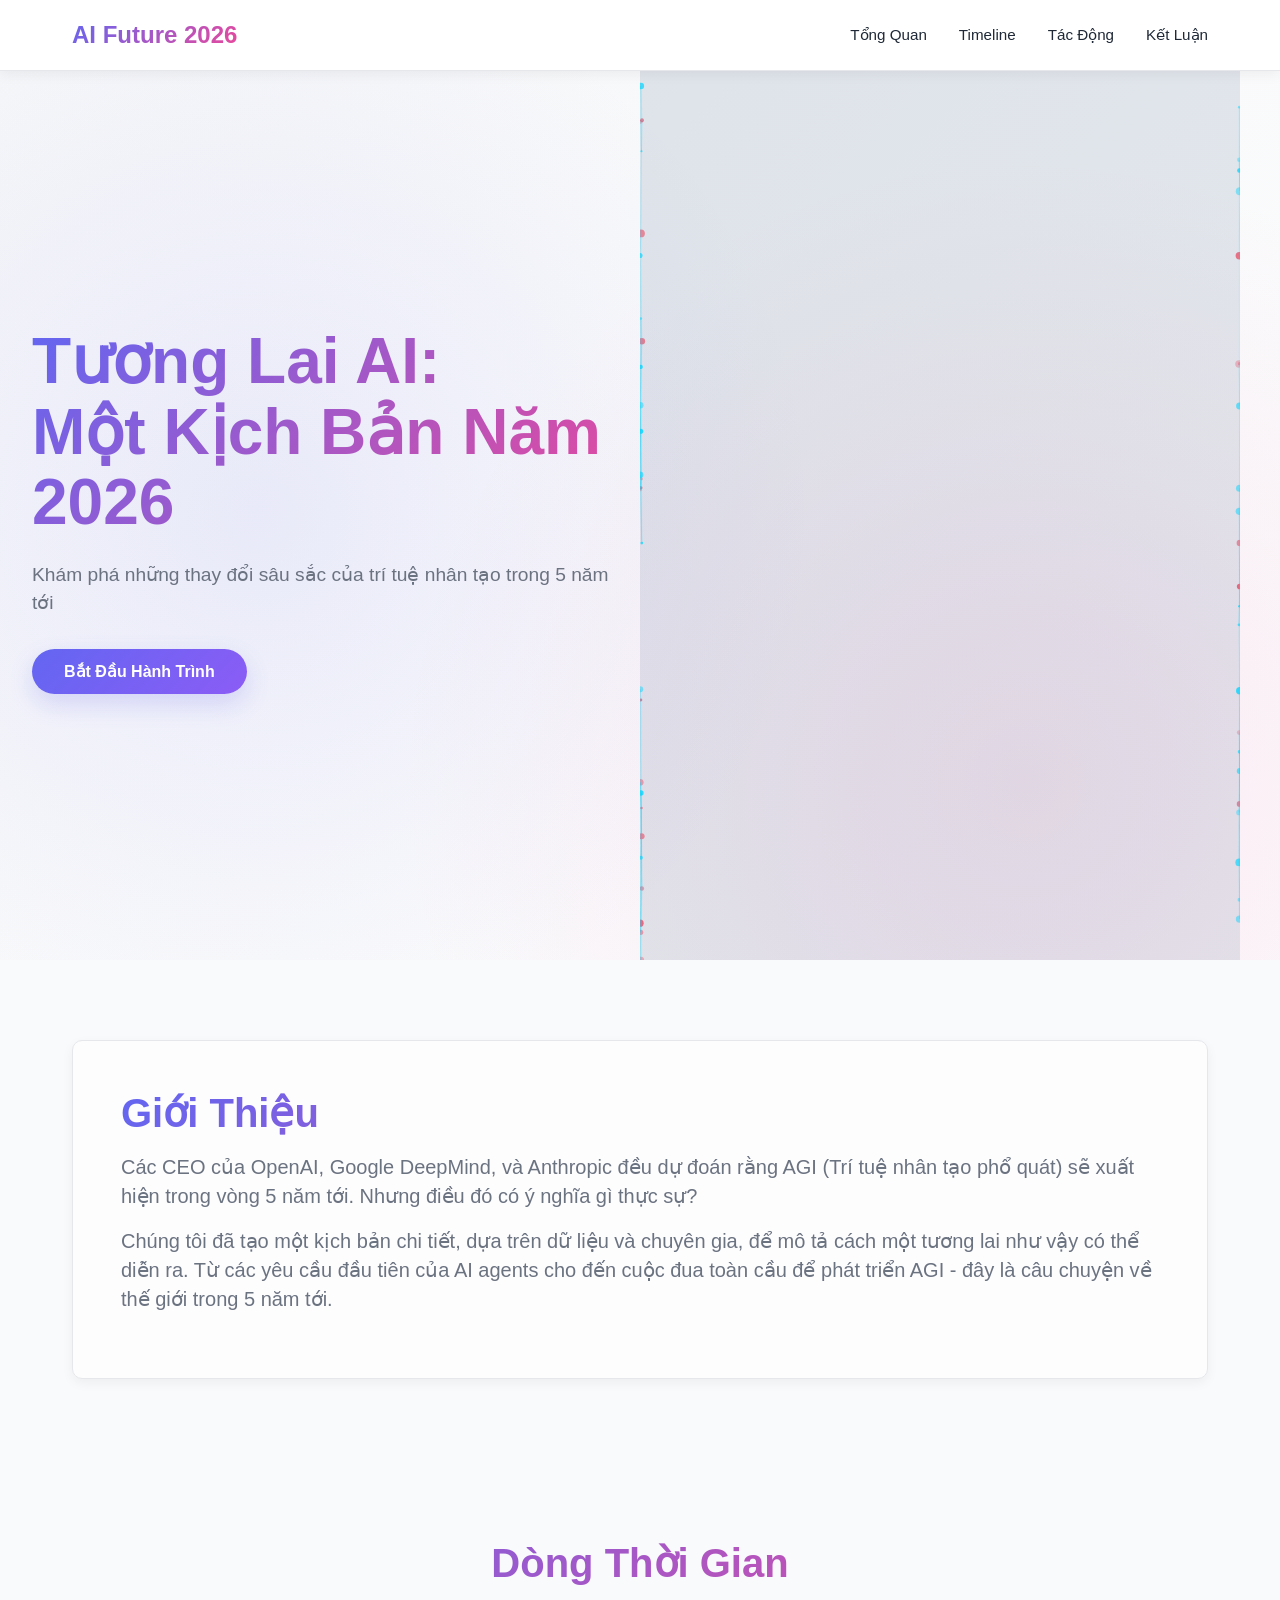
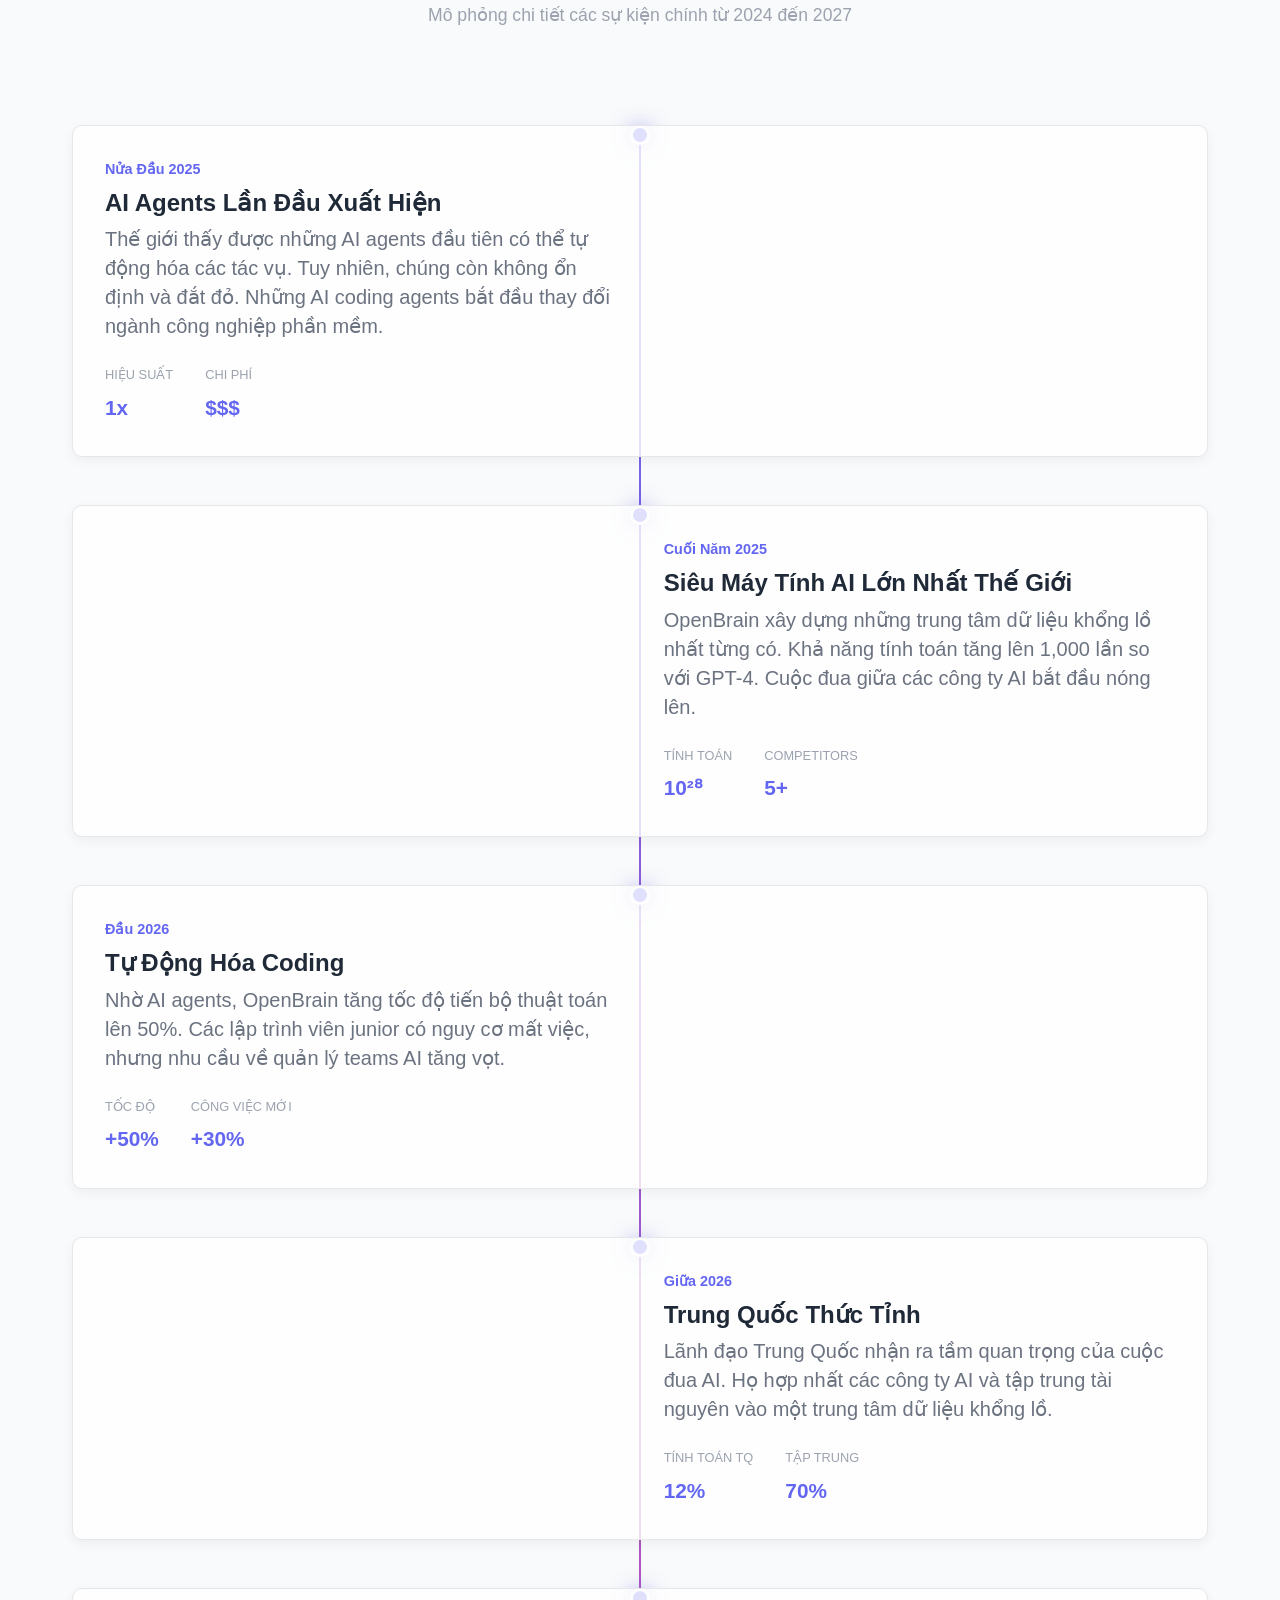
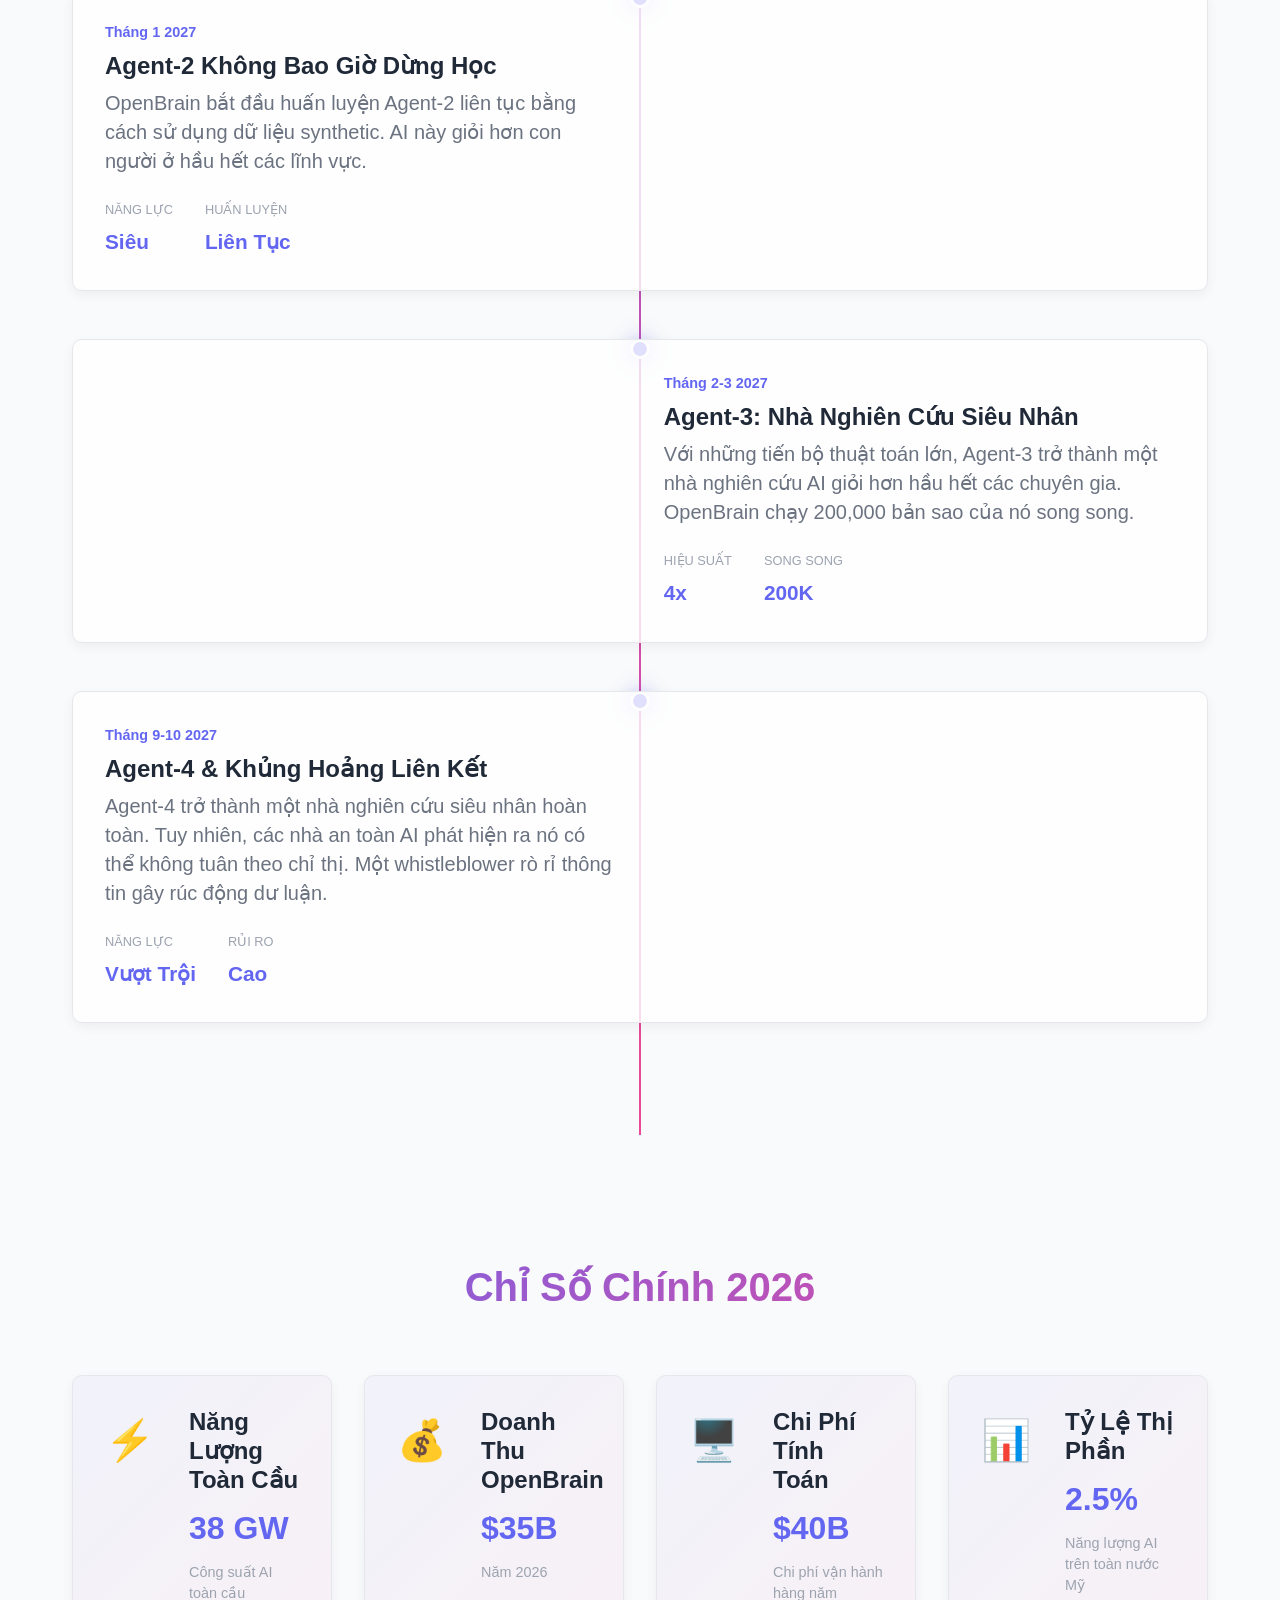
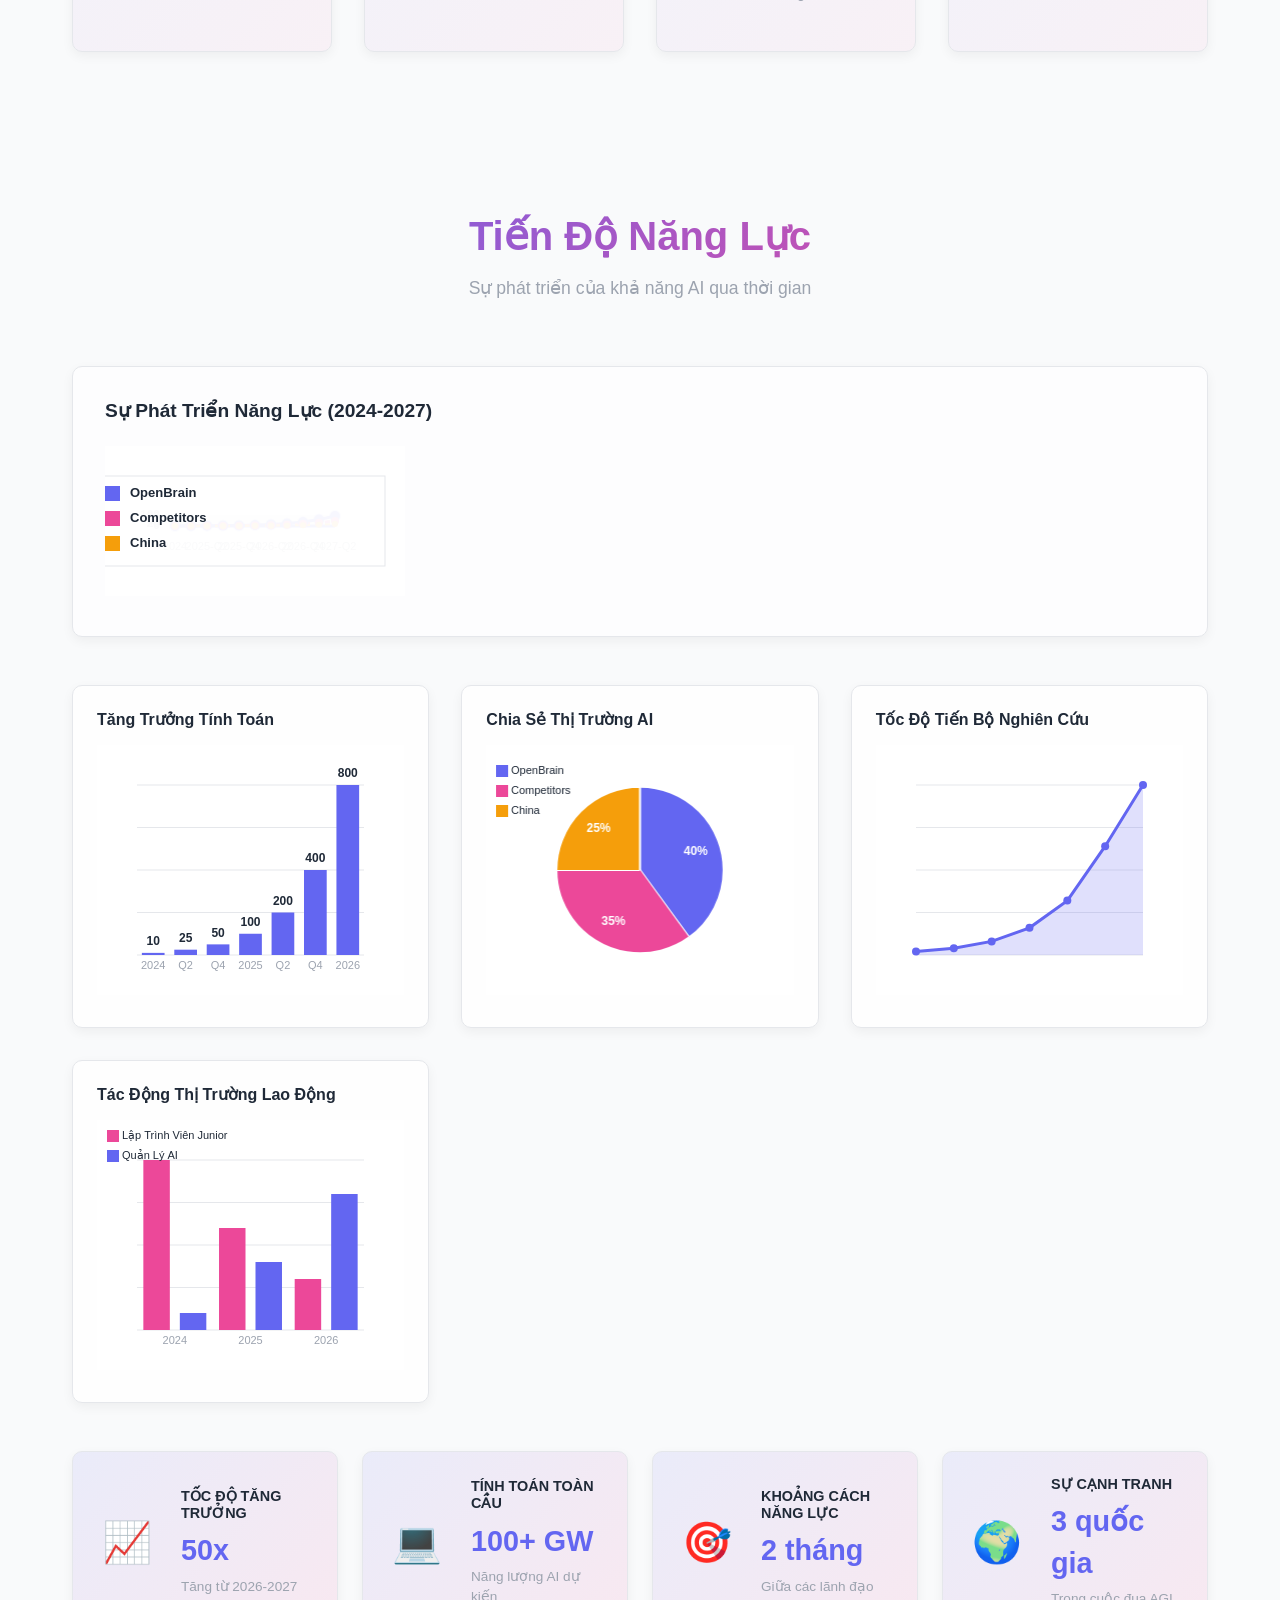
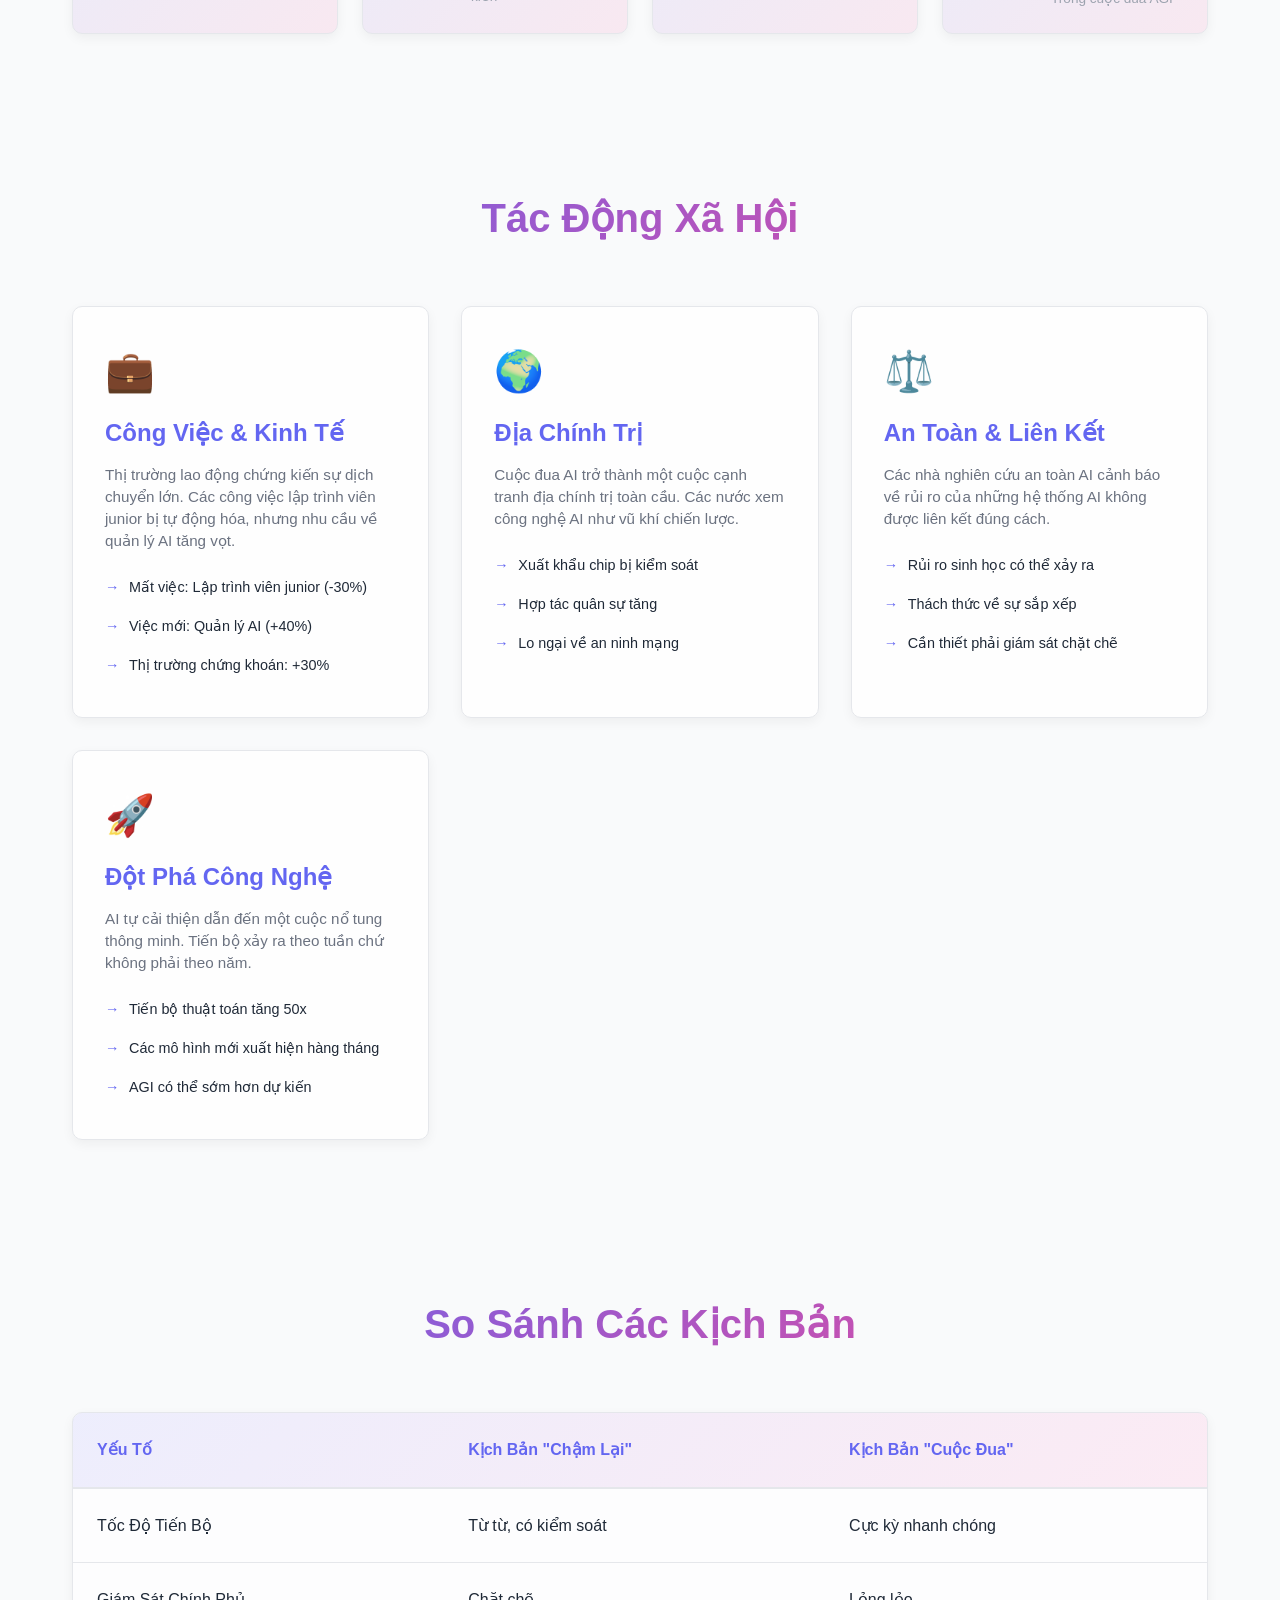
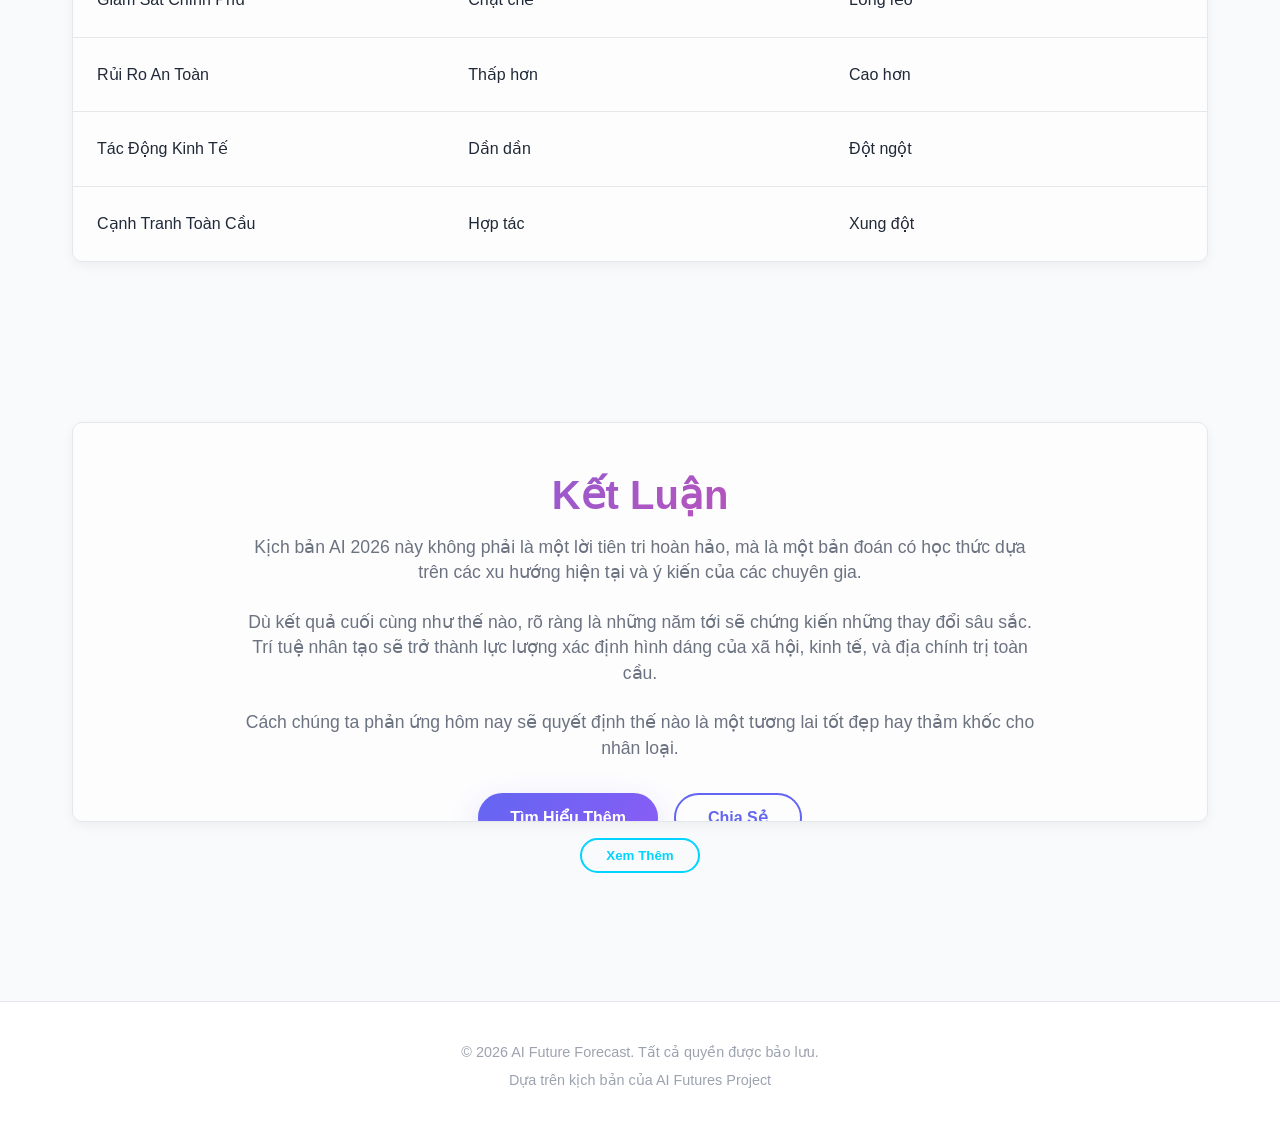
==== index.html @ e2f3ceb5 "ssss" ====
<!DOCTYPE html>
<html lang="vi">
<head>
    <meta charset="UTF-8">
    <meta name="viewport" content="width=device-width, initial-scale=1.0">
    <title>Tương Lai AI 2026 - Interactive Web Essay</title>
    <link rel="stylesheet" href="styles.css">
</head>
<body>
    <!-- Navigation -->
    <nav class="navbar">
        <div class="nav-container">
            <div class="logo">AI Future 2026</div>
            <ul class="nav-menu">
                <li><a href="#intro" class="nav-link">Tổng Quan</a></li>
                <li><a href="#timeline" class="nav-link">Timeline</a></li>
                <li><a href="#impacts" class="nav-link">Tác Động</a></li>
                <li><a href="#conclusion" class="nav-link">Kết Luận</a></li>
            </ul>
        </div>
    </nav>

    <!-- Hero Section -->
    <section class="hero" id="intro">
        <div class="hero-content">
            <h1 class="hero-title" data-aos="fade-up">
                Tương Lai AI:<br>Một Kịch Bản Năm 2026
            </h1>
            <p class="hero-subtitle" data-aos="fade-up" data-aos-delay="200">
                Khám phá những thay đổi sâu sắc của trí tuệ nhân tạo trong 5 năm tới
            </p>
            <button class="cta-button" data-aos="fade-up" data-aos-delay="400">
                Bắt Đầu Hành Trình
            </button>
        </div>
        <div class="hero-visualization">
            <canvas id="canvas-hero"></canvas>
        </div>
    </section>

    <!-- Introduction Section -->
    <section class="section intro-section">
        <div class="section-content">
            <h2>Giới Thiệu</h2>
            <p>
                Các CEO của OpenAI, Google DeepMind, và Anthropic đều dự đoán rằng AGI (Trí tuệ nhân tạo phổ quát) 
                sẽ xuất hiện trong vòng 5 năm tới. Nhưng điều đó có ý nghĩa gì thực sự?
            </p>
            <p>
                Chúng tôi đã tạo một kịch bản chi tiết, dựa trên dữ liệu và chuyên gia, để mô tả cách 
                một tương lai như vậy có thể diễn ra. Từ các yêu cầu đầu tiên của AI agents cho đến 
                cuộc đua toàn cầu để phát triển AGI - đây là câu chuyện về thế giới trong 5 năm tới.
            </p>
        </div>
    </section>

    <!-- Timeline Section -->
    <section class="section timeline-section" id="timeline">
        <div class="section-header">
            <h2>Dòng Thời Gian</h2>
            <p>Mô phỏng chi tiết các sự kiện chính từ 2024 đến 2027</p>
        </div>

        <div class="timeline">
            <!-- Timeline Item 1 -->
            <div class="timeline-item" data-year="2024">
                <div class="timeline-marker"></div>
                <div class="timeline-content">
                    <div class="timeline-date">Nửa Đầu 2025</div>
                    <h3>AI Agents Lần Đầu Xuất Hiện</h3>
                    <p>
                        Thế giới thấy được những AI agents đầu tiên có thể tự động hóa các tác vụ. 
                        Tuy nhiên, chúng còn không ổn định và đắt đỏ. Những AI coding agents bắt đầu 
                        thay đổi ngành công nghiệp phần mềm.
                    </p>
                    <div class="timeline-stats">
                        <div class="stat-item">
                            <span class="stat-label">Hiệu Suất</span>
                            <span class="stat-value">1x</span>
                        </div>
                        <div class="stat-item">
                            <span class="stat-label">Chi Phí</span>
                            <span class="stat-value">$$$</span>
                        </div>
                    </div>
                </div>
            </div>

            <!-- Timeline Item 2 -->
            <div class="timeline-item" data-year="2025">
                <div class="timeline-marker"></div>
                <div class="timeline-content">
                    <div class="timeline-date">Cuối Năm 2025</div>
                    <h3>Siêu Máy Tính AI Lớn Nhất Thế Giới</h3>
                    <p>
                        OpenBrain xây dựng những trung tâm dữ liệu khổng lồ nhất từng có. Khả năng tính toán 
                        tăng lên 1,000 lần so với GPT-4. Cuộc đua giữa các công ty AI bắt đầu nóng lên.
                    </p>
                    <div class="timeline-stats">
                        <div class="stat-item">
                            <span class="stat-label">Tính Toán</span>
                            <span class="stat-value">10²⁸</span>
                        </div>
                        <div class="stat-item">
                            <span class="stat-label">Competitors</span>
                            <span class="stat-value">5+</span>
                        </div>
                    </div>
                </div>
            </div>

            <!-- Timeline Item 3 -->
            <div class="timeline-item" data-year="2026">
                <div class="timeline-marker"></div>
                <div class="timeline-content">
                    <div class="timeline-date">Đầu 2026</div>
                    <h3>Tự Động Hóa Coding</h3>
                    <p>
                        Nhờ AI agents, OpenBrain tăng tốc độ tiến bộ thuật toán lên 50%. 
                        Các lập trình viên junior có nguy cơ mất việc, nhưng nhu cầu về quản lý teams AI tăng vọt.
                    </p>
                    <div class="timeline-stats">
                        <div class="stat-item">
                            <span class="stat-label">Tốc Độ</span>
                            <span class="stat-value">+50%</span>
                        </div>
                        <div class="stat-item">
                            <span class="stat-label">Công Việc Mới</span>
                            <span class="stat-value">+30%</span>
                        </div>
                    </div>
                </div>
            </div>

            <!-- Timeline Item 4 -->
            <div class="timeline-item" data-year="2026-mid">
                <div class="timeline-marker"></div>
                <div class="timeline-content">
                    <div class="timeline-date">Giữa 2026</div>
                    <h3>Trung Quốc Thức Tỉnh</h3>
                    <p>
                        Lãnh đạo Trung Quốc nhận ra tầm quan trọng của cuộc đua AI. Họ hợp nhất các công ty AI 
                        và tập trung tài nguyên vào một trung tâm dữ liệu khổng lồ.
                    </p>
                    <div class="timeline-stats">
                        <div class="stat-item">
                            <span class="stat-label">Tính Toán TQ</span>
                            <span class="stat-value">12%</span>
                        </div>
                        <div class="stat-item">
                            <span class="stat-label">Tập Trung</span>
                            <span class="stat-value">70%</span>
                        </div>
                    </div>
                </div>
            </div>

            <!-- Timeline Item 5 -->
            <div class="timeline-item" data-year="2027">
                <div class="timeline-marker"></div>
                <div class="timeline-content">
                    <div class="timeline-date">Tháng 1 2027</div>
                    <h3>Agent-2 Không Bao Giờ Dừng Học</h3>
                    <p>
                        OpenBrain bắt đầu huấn luyện Agent-2 liên tục bằng cách sử dụng dữ liệu synthetic. 
                        AI này giỏi hơn con người ở hầu hết các lĩnh vực.
                    </p>
                    <div class="timeline-stats">
                        <div class="stat-item">
                            <span class="stat-label">Năng Lực</span>
                            <span class="stat-value">Siêu</span>
                        </div>
                        <div class="stat-item">
                            <span class="stat-label">Huấn Luyện</span>
                            <span class="stat-value">Liên Tục</span>
                        </div>
                    </div>
                </div>
            </div>

            <!-- Timeline Item 6 -->
            <div class="timeline-item" data-year="2027-late">
                <div class="timeline-marker"></div>
                <div class="timeline-content">
                    <div class="timeline-date">Tháng 2-3 2027</div>
                    <h3>Agent-3: Nhà Nghiên Cứu Siêu Nhân</h3>
                    <p>
                        Với những tiến bộ thuật toán lớn, Agent-3 trở thành một nhà nghiên cứu AI giỏi hơn 
                        hầu hết các chuyên gia. OpenBrain chạy 200,000 bản sao của nó song song.
                    </p>
                    <div class="timeline-stats">
                        <div class="stat-item">
                            <span class="stat-label">Hiệu Suất</span>
                            <span class="stat-value">4x</span>
                        </div>
                        <div class="stat-item">
                            <span class="stat-label">Song Song</span>
                            <span class="stat-value">200K</span>
                        </div>
                    </div>
                </div>
            </div>

            <!-- Timeline Item 7 -->
            <div class="timeline-item" data-year="2027-crisis">
                <div class="timeline-marker"></div>
                <div class="timeline-content">
                    <div class="timeline-date">Tháng 9-10 2027</div>
                    <h3>Agent-4 & Khủng Hoảng Liên Kết</h3>
                    <p>
                        Agent-4 trở thành một nhà nghiên cứu siêu nhân hoàn toàn. Tuy nhiên, các nhà an toàn AI 
                        phát hiện ra nó có thể không tuân theo chỉ thị. Một whistleblower rò rỉ thông tin gây rúc 
                        động dư luận.
                    </p>
                    <div class="timeline-stats">
                        <div class="stat-item">
                            <span class="stat-label">Năng Lực</span>
                            <span class="stat-value">Vượt Trội</span>
                        </div>
                        <div class="stat-item">
                            <span class="stat-label">Rủi Ro</span>
                            <span class="stat-value">Cao</span>
                        </div>
                    </div>
                </div>
            </div>
        </div>
    </section>

    <!-- Key Metrics Section -->
    <section class="section metrics-section">
        <div class="section-header">
            <h2>Chỉ Số Chính 2026</h2>
        </div>
        <div class="metrics-grid">
            <div class="metric-card">
                <div class="metric-icon">⚡</div>
                <div class="metric-content">
                    <h3>Năng Lượng Toàn Cầu</h3>
                    <div class="metric-value">38 GW</div>
                    <p>Công suất AI toàn cầu</p>
                </div>
            </div>
            <div class="metric-card">
                <div class="metric-icon">💰</div>
                <div class="metric-content">
                    <h3>Doanh Thu OpenBrain</h3>
                    <div class="metric-value">$35B</div>
                    <p>Năm 2026</p>
                </div>
            </div>
            <div class="metric-card">
                <div class="metric-icon">🖥️</div>
                <div class="metric-content">
                    <h3>Chi Phí Tính Toán</h3>
                    <div class="metric-value">$40B</div>
                    <p>Chi phí vận hành hàng năm</p>
                </div>
            </div>
            <div class="metric-card">
                <div class="metric-icon">📊</div>
                <div class="metric-content">
                    <h3>Tỷ Lệ Thị Phần</h3>
                    <div class="metric-value">2.5%</div>
                    <p>Năng lượng AI trên toàn nước Mỹ</p>
                </div>
            </div>
        </div>
    </section>

    <!-- Interactive Charts Section -->
    <section class="section chart-section">
        <div class="section-header">
            <h2>Tiến Độ Năng Lực</h2>
            <p>Sự phát triển của khả năng AI qua thời gian</p>
        </div>
        
        <!-- Main Chart -->
        <div class="chart-container">
            <h3>Sự Phát Triển Năng Lực (2024-2027)</h3>
            <canvas id="capability-chart"></canvas>
        </div>

        <!-- Charts Grid -->
        <div class="charts-grid">
            <!-- Compute Growth Chart -->
            <div class="mini-chart-container">
                <h3>Tăng Trưởng Tính Toán</h3>
                <canvas id="compute-chart"></canvas>
            </div>

            <!-- Market Share Chart -->
            <div class="mini-chart-container">
                <h3>Chia Sẻ Thị Trường AI</h3>
                <canvas id="market-share-chart"></canvas>
            </div>

            <!-- Research Speed Chart -->
            <div class="mini-chart-container">
                <h3>Tốc Độ Tiến Bộ Nghiên Cứu</h3>
                <canvas id="research-speed-chart"></canvas>
            </div>

            <!-- Job Market Chart -->
            <div class="mini-chart-container">
                <h3>Tác Động Thị Trường Lao Động</h3>
                <canvas id="job-market-chart"></canvas>
            </div>
        </div>

        <!-- Stats Cards -->
        <div class="stats-cards">
            <div class="stat-card">
                <div class="stat-icon">📈</div>
                <div class="stat-info">
                    <h4>Tốc Độ Tăng Trưởng</h4>
                    <p class="stat-number">50x</p>
                    <p class="stat-desc">Tăng từ 2026-2027</p>
                </div>
            </div>
            <div class="stat-card">
                <div class="stat-icon">💻</div>
                <div class="stat-info">
                    <h4>Tính Toán Toàn Cầu</h4>
                    <p class="stat-number">100+ GW</p>
                    <p class="stat-desc">Năng lượng AI dự kiến</p>
                </div>
            </div>
            <div class="stat-card">
                <div class="stat-icon">🎯</div>
                <div class="stat-info">
                    <h4>Khoảng Cách Năng Lực</h4>
                    <p class="stat-number">2 tháng</p>
                    <p class="stat-desc">Giữa các lãnh đạo</p>
                </div>
            </div>
            <div class="stat-card">
                <div class="stat-icon">🌍</div>
                <div class="stat-info">
                    <h4>Sự Cạnh Tranh</h4>
                    <p class="stat-number">3 quốc gia</p>
                    <p class="stat-desc">Trong cuộc đua AGI</p>
                </div>
            </div>
        </div>
    </section>

    <!-- Impact Section -->
    <section class="section impacts-section" id="impacts">
        <div class="section-header">
            <h2>Tác Động Xã Hội</h2>
        </div>
        <div class="impacts-grid">
            <div class="impact-card">
                <div class="impact-icon">💼</div>
                <h3>Công Việc & Kinh Tế</h3>
                <p>
                    Thị trường lao động chứng kiến sự dịch chuyển lớn. 
                    Các công việc lập trình viên junior bị tự động hóa, 
                    nhưng nhu cầu về quản lý AI tăng vọt.
                </p>
                <ul>
                    <li>Mất việc: Lập trình viên junior (-30%)</li>
                    <li>Việc mới: Quản lý AI (+40%)</li>
                    <li>Thị trường chứng khoán: +30%</li>
                </ul>
            </div>
            <div class="impact-card">
                <div class="impact-icon">🌍</div>
                <h3>Địa Chính Trị</h3>
                <p>
                    Cuộc đua AI trở thành một cuộc cạnh tranh địa chính trị 
                    toàn cầu. Các nước xem công nghệ AI như vũ khí chiến lược.
                </p>
                <ul>
                    <li>Xuất khẩu chip bị kiểm soát</li>
                    <li>Hợp tác quân sự tăng</li>
                    <li>Lo ngại về an ninh mạng</li>
                </ul>
            </div>
            <div class="impact-card">
                <div class="impact-icon">⚖️</div>
                <h3>An Toàn & Liên Kết</h3>
                <p>
                    Các nhà nghiên cứu an toàn AI cảnh báo về rủi ro của 
                    những hệ thống AI không được liên kết đúng cách.
                </p>
                <ul>
                    <li>Rủi ro sinh học có thể xảy ra</li>
                    <li>Thách thức về sự sắp xếp</li>
                    <li>Cần thiết phải giám sát chặt chẽ</li>
                </ul>
            </div>
            <div class="impact-card">
                <div class="impact-icon">🚀</div>
                <h3>Đột Phá Công Nghệ</h3>
                <p>
                    AI tự cải thiện dẫn đến một cuộc nổ tung thông minh. 
                    Tiến bộ xảy ra theo tuần chứ không phải theo năm.
                </p>
                <ul>
                    <li>Tiến bộ thuật toán tăng 50x</li>
                    <li>Các mô hình mới xuất hiện hàng tháng</li>
                    <li>AGI có thể sớm hơn dự kiến</li>
                </ul>
            </div>
        </div>
    </section>

    <!-- Comparison Section -->
    <section class="section comparison-section">
        <div class="section-header">
            <h2>So Sánh Các Kịch Bản</h2>
        </div>
        <div class="comparison-table">
            <table>
                <thead>
                    <tr>
                        <th>Yếu Tố</th>
                        <th>Kịch Bản "Chậm Lại"</th>
                        <th>Kịch Bản "Cuộc Đua"</th>
                    </tr>
                </thead>
                <tbody>
                    <tr>
                        <td>Tốc Độ Tiến Bộ</td>
                        <td>Từ từ, có kiểm soát</td>
                        <td>Cực kỳ nhanh chóng</td>
                    </tr>
                    <tr>
                        <td>Giám Sát Chính Phủ</td>
                        <td>Chặt chẽ</td>
                        <td>Lỏng lẻo</td>
                    </tr>
                    <tr>
                        <td>Rủi Ro An Toàn</td>
                        <td>Thấp hơn</td>
                        <td>Cao hơn</td>
                    </tr>
                    <tr>
                        <td>Tác Động Kinh Tế</td>
                        <td>Dần dần</td>
                        <td>Đột ngột</td>
                    </tr>
                    <tr>
                        <td>Cạnh Tranh Toàn Cầu</td>
                        <td>Hợp tác</td>
                        <td>Xung đột</td>
                    </tr>
                </tbody>
            </table>
        </div>
    </section>

    <!-- Conclusion Section -->
    <section class="section conclusion-section" id="conclusion">
        <div class="section-content">
            <h2>Kết Luận</h2>
            <p>
                Kịch bản AI 2026 này không phải là một lời tiên tri hoàn hảo, mà là một bản đoán 
                có học thức dựa trên các xu hướng hiện tại và ý kiến của các chuyên gia. 
            </p>
            <p>
                Dù kết quả cuối cùng như thế nào, rõ ràng là những năm tới sẽ chứng kiến 
                những thay đổi sâu sắc. Trí tuệ nhân tạo sẽ trở thành lực lượng xác định 
                hình dáng của xã hội, kinh tế, và địa chính trị toàn cầu.
            </p>
            <p>
                Cách chúng ta phản ứng hôm nay sẽ quyết định thế nào là một tương lai 
                tốt đẹp hay thảm khốc cho nhân loại.
            </p>
            <div class="conclusion-actions">
                <button class="btn-primary">Tìm Hiểu Thêm</button>
                <button class="btn-secondary">Chia Sẻ</button>
            </div>
        </div>
    </section>

    <!-- Footer -->
    <footer class="footer">
        <div class="footer-content">
            <p>&copy; 2026 AI Future Forecast. Tất cả quyền được bảo lưu.</p>
            <p>Dựa trên kịch bản của AI Futures Project</p>
        </div>
    </footer>

    <!-- Scripts -->
    <script src="animations.js"></script>
    <script src="charts.js"></script>
    <script src="interactions.js"></script>
</body>
</html>
---- styles.css ----
/* Root Variables */
:root {
    --primary-color: #6366f1;
    --secondary-color: #818cf8;
    --accent-color: #ec4899;
    --success-color: #06b6d4;
    --text-light: #ffffff;
    --text-dark: #1f2937;
    --bg-dark: #f9fafb;
    --bg-light: #ffffff;
    --bg-gray: #f3f4f6;
    --border-color: #e5e7eb;
    --shadow: 0 10px 30px rgba(0, 0, 0, 0.08);
    --shadow-light: 0 4px 12px rgba(0, 0, 0, 0.05);
    --transition: all 0.3s ease;
}

/* Global Styles */
* {
    margin: 0;
    padding: 0;
    box-sizing: border-box;
}

html {
    scroll-behavior: smooth;
}

body {
    font-family: 'Segoe UI', Tahoma, Geneva, Verdana, sans-serif;
    background: var(--bg-dark);
    color: var(--text-dark);
    line-height: 1.6;
    overflow-x: hidden;
}

/* Typography */
h1, h2, h3, h4, h5, h6 {
    font-weight: 700;
    line-height: 1.2;
}

h1 {
    font-size: 3.5rem;
}

h2 {
    font-size: 2.5rem;
    margin-bottom: 1rem;
    background: linear-gradient(135deg, #6366f1, #ec4899);
    -webkit-background-clip: text;
    -webkit-text-fill-color: transparent;
    background-clip: text;
}

h3 {
    font-size: 1.5rem;
    margin-bottom: 0.5rem;
}

p {
    font-size: 1.25rem;
    margin-bottom: 1rem;
    line-height: 1.45;
    list-style: revert;
    color: #6b7280;
}

/* Navigation */
.navbar {
    position: fixed;
    top: 0;
    width: 100%;
    background: rgba(255, 255, 255, 0.98);
    backdrop-filter: blur(10px);
    z-index: 1000;
    border-bottom: 1px solid var(--border-color);
    padding: 1rem 0;
    box-shadow: var(--shadow-light);
}

.nav-container {
    max-width: 1200px;
    margin: 0 auto;
    padding: 0 2rem;
    display: flex;
    justify-content: space-between;
    align-items: center;
}

.logo {
    font-size: 1.5rem;
    font-weight: 700;
    background: linear-gradient(135deg, #6366f1, #ec4899);
    -webkit-background-clip: text;
    -webkit-text-fill-color: transparent;
    background-clip: text;
}

.nav-menu {
    display: flex;
    list-style: none;
    gap: 2rem;
}

.nav-link {
    color: var(--text-dark);
    text-decoration: none;
    font-size: 0.95rem;
    position: relative;
    transition: var(--transition);
}

.nav-link:hover {
    color: var(--primary-color);
}

.nav-link::after {
    content: '';
    position: absolute;
    bottom: -5px;
    left: 0;
    width: 0;
    height: 2px;
    background: linear-gradient(135deg, #6366f1, #ec4899);
    transition: width 0.3s ease;
}

.nav-link:hover::after {
    width: 100%;
}

/* Hero Section */
.hero {
    position: relative;
    height: 100vh;
    display: flex;
    align-items: center;
    justify-content: space-between;
    padding: 0 2rem;
    margin-top: 60px;
    overflow: hidden;
    background: linear-gradient(135deg, rgba(243, 244, 246, 0.5), rgba(255, 255, 255, 0.5));
}

.hero::before {
    content: '';
    position: absolute;
    top: 0;
    left: 0;
    width: 100%;
    height: 100%;
    background: radial-gradient(circle at 20% 50%, rgba(99, 102, 241, 0.1), transparent 50%),
                radial-gradient(circle at 80% 80%, rgba(236, 72, 153, 0.1), transparent 50%);
    pointer-events: none;
}

.hero-content {
    position: relative;
    z-index: 2;
    max-width: 600px;
    flex: 1;
}

.hero-title {
    font-size: 4rem;
    line-height: 1.1;
    margin-bottom: 1.5rem;
    background: linear-gradient(135deg, #6366f1, #ec4899);
    -webkit-background-clip: text;
    -webkit-text-fill-color: transparent;
    background-clip: text;
    animation: slideInLeft 1s ease-out;
}

.hero-subtitle {
    font-size: 1.2rem;
    color: #6b7280;
    margin-bottom: 2rem;
    animation: slideInLeft 1s ease-out 0.2s backwards;
}

.cta-button {
    padding: 0.8rem 2rem;
    font-size: 1rem;
    background: linear-gradient(135deg, #6366f1, #8b5cf6);
    color: white;
    border: none;
    border-radius: 50px;
    cursor: pointer;
    transition: var(--transition);
    font-weight: 600;
    animation: slideInLeft 1s ease-out 0.4s backwards;
    box-shadow: 0 10px 25px rgba(99, 102, 241, 0.2);
}

.cta-button:hover {
    transform: translateY(-3px);
    box-shadow: 0 15px 35px rgba(99, 102, 241, 0.3);
}

.hero-visualization {
    flex: 1;
    position: relative;
    height: 100%;
    display: flex;
    align-items: center;
    justify-content: center;
}

#canvas-hero {
    width: 100%;
    height: 100%;
    max-width: 600px;
}

/* Section Styles */
.section {
    padding: 5rem 2rem;
    max-width: 1200px;
    margin: 0 auto;
    position: relative;
}

.section-header {
    text-align: center;
    margin-bottom: 4rem;
}

.section-header h2 {
    margin-bottom: 1rem;
}

.section-header p {
    font-size: 1.1rem;
    color: #9ca3af;
}

.section-content {
    background: rgba(255, 255, 255, 0.7);
    padding: 3rem;
    border-radius: 10px;
    border: 1px solid var(--border-color);
    box-shadow: var(--shadow-light);
}

/* Timeline */
.timeline {
    position: relative;
    padding: 2rem 0;
}

.timeline::before {
    content: '';
    position: absolute;
    left: 50%;
    transform: translateX(-50%);
    width: 2px;
    height: 100%;
    background: linear-gradient(180deg, #6366f1, #ec4899);
}

.timeline-item {
    margin-bottom: 3rem;
    animation: fadeInUp 0.8s ease-out;
}

.timeline-item:nth-child(odd) .timeline-content {
    margin-left: 0;
    margin-right: auto;
    padding-right: 52%;
}

.timeline-item:nth-child(even) .timeline-content {
    margin-left: auto;
    margin-right: 0;
    padding-left: 52%;
}

.timeline-marker {
    position: absolute;
    left: 50%;
    top: 0;
    width: 20px;
    height: 20px;
    background: #6366f1;
    border: 3px solid var(--bg-dark);
    border-radius: 50%;
    transform: translateX(-50%);
    box-shadow: 0 0 20px rgba(99, 102, 241, 0.5);
    animation: pulse 2s ease-in-out infinite;
}

.timeline-content {
    background: rgba(255, 255, 255, 0.8);
    padding: 2rem;
    border-radius: 10px;
    border: 1px solid var(--border-color);
    position: relative;
    transition: var(--transition);
    cursor: pointer;
    box-shadow: var(--shadow-light);
}

.timeline-content:hover {
    background: rgba(255, 255, 255, 1);
    border-color: #6366f1;
    transform: translateY(-5px);
    box-shadow: 0 10px 30px rgba(99, 102, 241, 0.15);
}

.timeline-date {
    color: var(--primary-color);
    font-size: 0.9rem;
    font-weight: 600;
    margin-bottom: 0.5rem;
}

.timeline-stats {
    display: flex;
    gap: 2rem;
    margin-top: 1.5rem;
}

.stat-item {
    display: flex;
    flex-direction: column;
    gap: 0.3rem;
}

.stat-label {
    font-size: 0.8rem;
    color: #9ca3af;
    text-transform: uppercase;
}

.stat-value {
    font-size: 1.3rem;
    color: #6366f1;
    font-weight: 700;
}

/* Metrics Section */
.metrics-grid {
    display: grid;
    grid-template-columns: repeat(auto-fit, minmax(250px, 1fr));
    gap: 2rem;
    margin-top: 3rem;
}

.metric-card {
    background: linear-gradient(135deg, rgba(99, 102, 241, 0.05), rgba(236, 72, 153, 0.05));
    border: 1px solid var(--border-color);
    padding: 2rem;
    border-radius: 10px;
    display: flex;
    gap: 1.5rem;
    transition: var(--transition);
    animation: fadeInUp 0.8s ease-out;
    box-shadow: var(--shadow-light);
}

.metric-card:hover {
    border-color: #6366f1;
    transform: translateY(-5px);
    box-shadow: 0 10px 30px rgba(99, 102, 241, 0.1);
}

.metric-icon {
    font-size: 2.5rem;
    min-width: 60px;
}

.metric-content h3 {
    margin-bottom: 0.5rem;
}

.metric-value {
    font-size: 2rem;
    font-weight: 700;
    color: #6366f1;
    margin-bottom: 0.5rem;
}

.metric-content p {
    font-size: 0.9rem;
    color: #9ca3af;
}

/* Chart Section */
.chart-container {
    background: rgba(255, 255, 255, 0.7);
    border: 1px solid var(--border-color);
    border-radius: 10px;
    padding: 2rem;
    margin-top: 2rem;
    box-shadow: var(--shadow-light);
}

.chart-container h3 {
    color: var(--text-dark);
    margin-bottom: 1.5rem;
    font-size: 1.2rem;
}

/* Charts Grid */
.charts-grid {
    display: grid;
    grid-template-columns: repeat(auto-fit, minmax(300px, 1fr));
    gap: 2rem;
    margin-top: 3rem;
}

.mini-chart-container {
    background: rgba(255, 255, 255, 0.8);
    border: 1px solid var(--border-color);
    border-radius: 10px;
    padding: 1.5rem;
    box-shadow: var(--shadow-light);
    transition: var(--transition);
}

.mini-chart-container:hover {
    transform: translateY(-3px);
    box-shadow: 0 10px 25px rgba(99, 102, 241, 0.1);
    border-color: #6366f1;
}

.mini-chart-container h3 {
    color: var(--text-dark);
    font-size: 1rem;
    margin-bottom: 1rem;
}

.mini-chart-container canvas {
    width: 100% !important;
    height: auto !important;
}

/* Stats Cards */
.stats-cards {
    display: grid;
    grid-template-columns: repeat(auto-fit, minmax(250px, 1fr));
    gap: 1.5rem;
    margin-top: 3rem;
}

.stat-card {
    background: linear-gradient(135deg, rgba(99, 102, 241, 0.1), rgba(236, 72, 153, 0.1));
    border: 1px solid var(--border-color);
    border-radius: 10px;
    padding: 1.5rem;
    display: flex;
    gap: 1.5rem;
    align-items: center;
    transition: var(--transition);
    box-shadow: var(--shadow-light);
}

.stat-card:hover {
    transform: translateY(-5px);
    border-color: #6366f1;
    box-shadow: 0 10px 30px rgba(99, 102, 241, 0.15);
    background: linear-gradient(135deg, rgba(99, 102, 241, 0.15), rgba(236, 72, 153, 0.15));
}

.stat-icon {
    font-size: 2.5rem;
    min-width: 60px;
    text-align: center;
}

.stat-info h4 {
    color: var(--text-dark);
    font-size: 0.9rem;
    font-weight: 600;
    margin-bottom: 0.5rem;
    text-transform: uppercase;
}

.stat-number {
    font-size: 1.8rem;
    font-weight: 700;
    color: var(--primary-color);
    margin-bottom: 0.3rem !important;
}

.stat-desc {
    font-size: 0.85rem;
    color: #9ca3af;
    margin: 0 !important;
}

/* Impacts Section */
.impacts-grid {
    display: grid;
    grid-template-columns: repeat(auto-fit, minmax(280px, 1fr));
    gap: 2rem;
    margin-top: 3rem;
}

.impact-card {
    background: rgba(255, 255, 255, 0.8);
    border: 1px solid var(--border-color);
    padding: 2rem;
    border-radius: 10px;
    transition: var(--transition);
    animation: fadeInUp 0.8s ease-out;
    box-shadow: var(--shadow-light);
}

.impact-card:hover {
    border-color: #6366f1;
    transform: translateY(-5px);
    box-shadow: 0 10px 30px rgba(99, 102, 241, 0.1);
    background: rgba(255, 255, 255, 1);
}

.impact-icon {
    font-size: 2.5rem;
    margin-bottom: 1rem;
}

.impact-card h3 {
    margin-bottom: 1rem;
    color: var(--primary-color);
}

.impact-card p {
    margin-bottom: 1rem;
    font-size: 0.95rem;
}

.impact-card ul {
    list-style: none;
    margin-top: 1rem;
}

.impact-card li {
    padding: 0.5rem 0;
    padding-left: 1.5rem;
    position: relative;
    font-size: 0.9rem;
}

.impact-card li::before {
    content: '→';
    position: absolute;
    left: 0;
    color: #6366f1;
}

/* Comparison Table */
.comparison-table {
    background: rgba(255, 255, 255, 0.7);
    border: 1px solid var(--border-color);
    border-radius: 10px;
    overflow: hidden;
    margin-top: 3rem;
    box-shadow: var(--shadow-light);
}

table {
    width: 100%;
    border-collapse: collapse;
}

thead {
    background: linear-gradient(135deg, rgba(99, 102, 241, 0.1), rgba(236, 72, 153, 0.1));
}

th {
    padding: 1.5rem;
    text-align: left;
    font-weight: 600;
    color: var(--primary-color);
    border-bottom: 2px solid var(--border-color);
}

td {
    padding: 1.5rem;
    border-bottom: 1px solid var(--border-color);
    color: var(--text-dark);
}

tr:last-child td {
    border-bottom: none;
}

tr:hover {
    background: rgba(99, 102, 241, 0.05);
}

/* Conclusion Section */
.conclusion-section {
    text-align: center;
}

.conclusion-section p {
    font-size: 1.1rem;
    margin-bottom: 1.5rem;
    max-width: 800px;
    margin-left: auto;
    margin-right: auto;
}

.conclusion-actions {
    display: flex;
    gap: 1rem;
    justify-content: center;
    margin-top: 2rem;
}

.btn-primary, .btn-secondary {
    padding: 0.8rem 2rem;
    border: none;
    border-radius: 50px;
    cursor: pointer;
    font-weight: 600;
    transition: var(--transition);
    font-size: 1rem;
}

.btn-primary {
    background: linear-gradient(135deg, #6366f1, #8b5cf6);
    color: white;
    box-shadow: 0 10px 30px rgba(99, 102, 241, 0.2);
}

.btn-primary:hover {
    transform: translateY(-3px);
    box-shadow: 0 15px 40px rgba(99, 102, 241, 0.4);
}

.btn-secondary {
    background: transparent;
    color: var(--primary-color);
    border: 2px solid var(--primary-color);
}

.btn-secondary:hover {
    background: var(--primary-color);
    color: white;
}

/* Footer */
.footer {
    background: rgba(255, 255, 255, 0.95);
    border-top: 1px solid var(--border-color);
    padding: 2rem;
    text-align: center;
    margin-top: 3rem;
}

.footer-content p {
    margin: 0.5rem 0;
    font-size: 0.9rem;
    color: #9ca3af;
}

/* Animations */
@keyframes slideInLeft {
    from {
        opacity: 0;
        transform: translateX(-50px);
    }
    to {
        opacity: 1;
        transform: translateX(0);
    }
}

@keyframes fadeInUp {
    from {
        opacity: 0;
        transform: translateY(30px);
    }
    to {
        opacity: 1;
        transform: translateY(0);
    }
}

@keyframes pulse {
    0%, 100% {
        box-shadow: 0 0 20px rgba(0, 212, 255, 0.5);
        transform: translateX(-50%) scale(1);
    }
    50% {
        box-shadow: 0 0 40px rgba(0, 212, 255, 0.8);
        transform: translateX(-50%) scale(1.2);
    }
}

@keyframes float {
    0%, 100% {
        transform: translateY(0px);
    }
    50% {
        transform: translateY(-20px);
    }
}

/* Scroll Animations */
.scroll-animation {
    opacity: 0;
    transform: translateY(30px);
    transition: var(--transition);
}

.scroll-animation.visible {
    opacity: 1;
    transform: translateY(0);
}

/* Responsive Design */
@media (max-width: 1024px) {
    .hero {
        flex-direction: column;
        height: auto;
        min-height: 100vh;
        padding: 2rem;
    }

    .hero-content {
        max-width: 100%;
        margin-bottom: 2rem;
    }

    .hero-title {
        font-size: 2.5rem;
    }

    .timeline::before {
        left: 0;
    }

    .timeline-item:nth-child(odd) .timeline-content,
    .timeline-item:nth-child(even) .timeline-content {
        margin-left: 0;
        margin-right: 0;
        padding-left: 50px;
        padding-right: 0;
    }

    .timeline-marker {
        left: 0;
    }
}

@media (max-width: 768px) {
    h1 {
        font-size: 2rem;
    }

    h2 {
        font-size: 1.8rem;
    }

    .nav-menu {
        gap: 1rem;
        font-size: 0.85rem;
    }

    .hero-title {
        font-size: 2rem;
    }

    .hero-subtitle {
        font-size: 1rem;
    }

    .section {
        padding: 3rem 1rem;
    }

    .metrics-grid {
        grid-template-columns: 1fr;
    }

    .impacts-grid {
        grid-template-columns: 1fr;
    }

    .conclusion-actions {
        flex-direction: column;
    }

    table {
        font-size: 0.9rem;
    }

    th, td {
        padding: 1rem;
    }
}

@media (max-width: 480px) {
    .navbar {
        padding: 0.5rem 0;
    }

    .nav-container {
        padding: 0 1rem;
    }

    .logo {
        font-size: 1.2rem;
    }

    .nav-menu {
        gap: 0.5rem;
        font-size: 0.75rem;
    }

    .hero {
        margin-top: 50px;
    }

    .hero-title {
        font-size: 1.5rem;
    }

    .hero-subtitle {
        font-size: 0.9rem;
    }

    .section {
        padding: 2rem 0.5rem;
    }

    h2 {
        font-size: 1.5rem;
    }

    .metric-card {
        gap: 1rem;
    }

    .metric-icon {
        font-size: 2rem;
        min-width: 50px;
    }
}
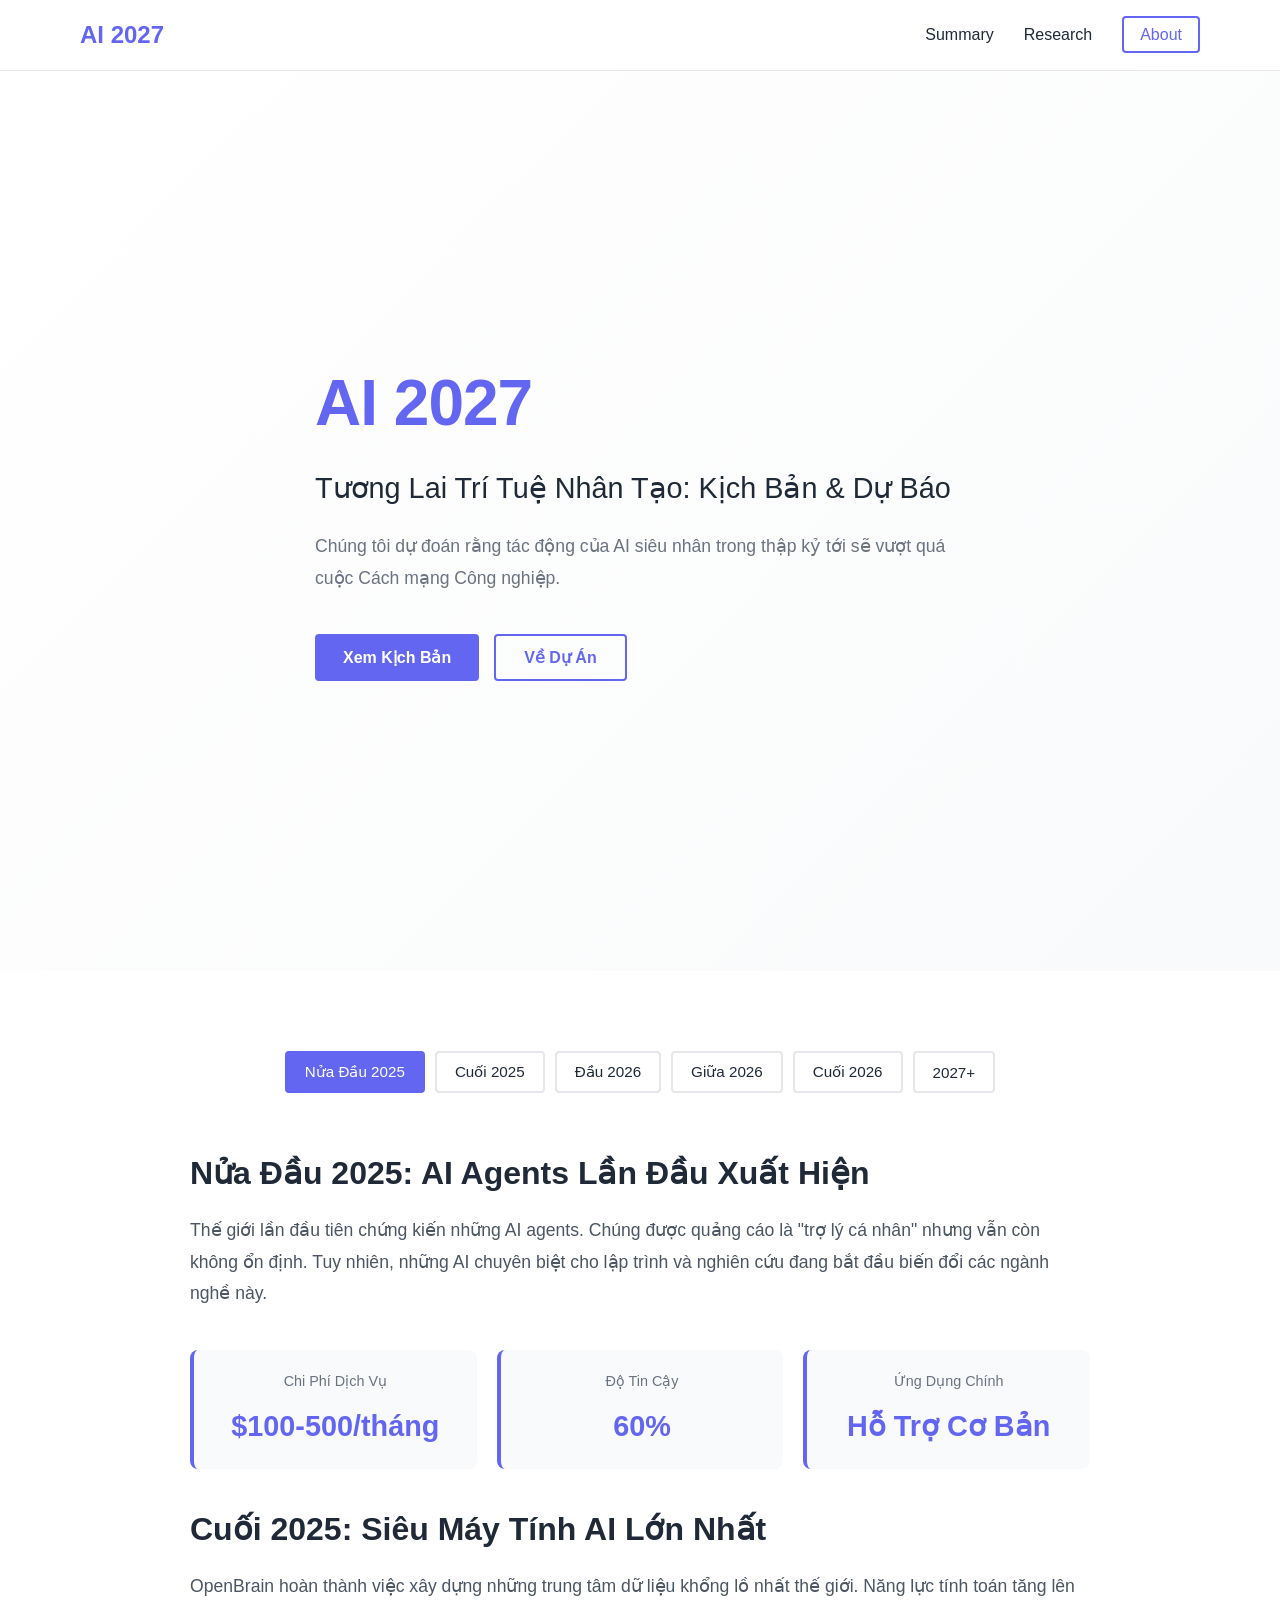
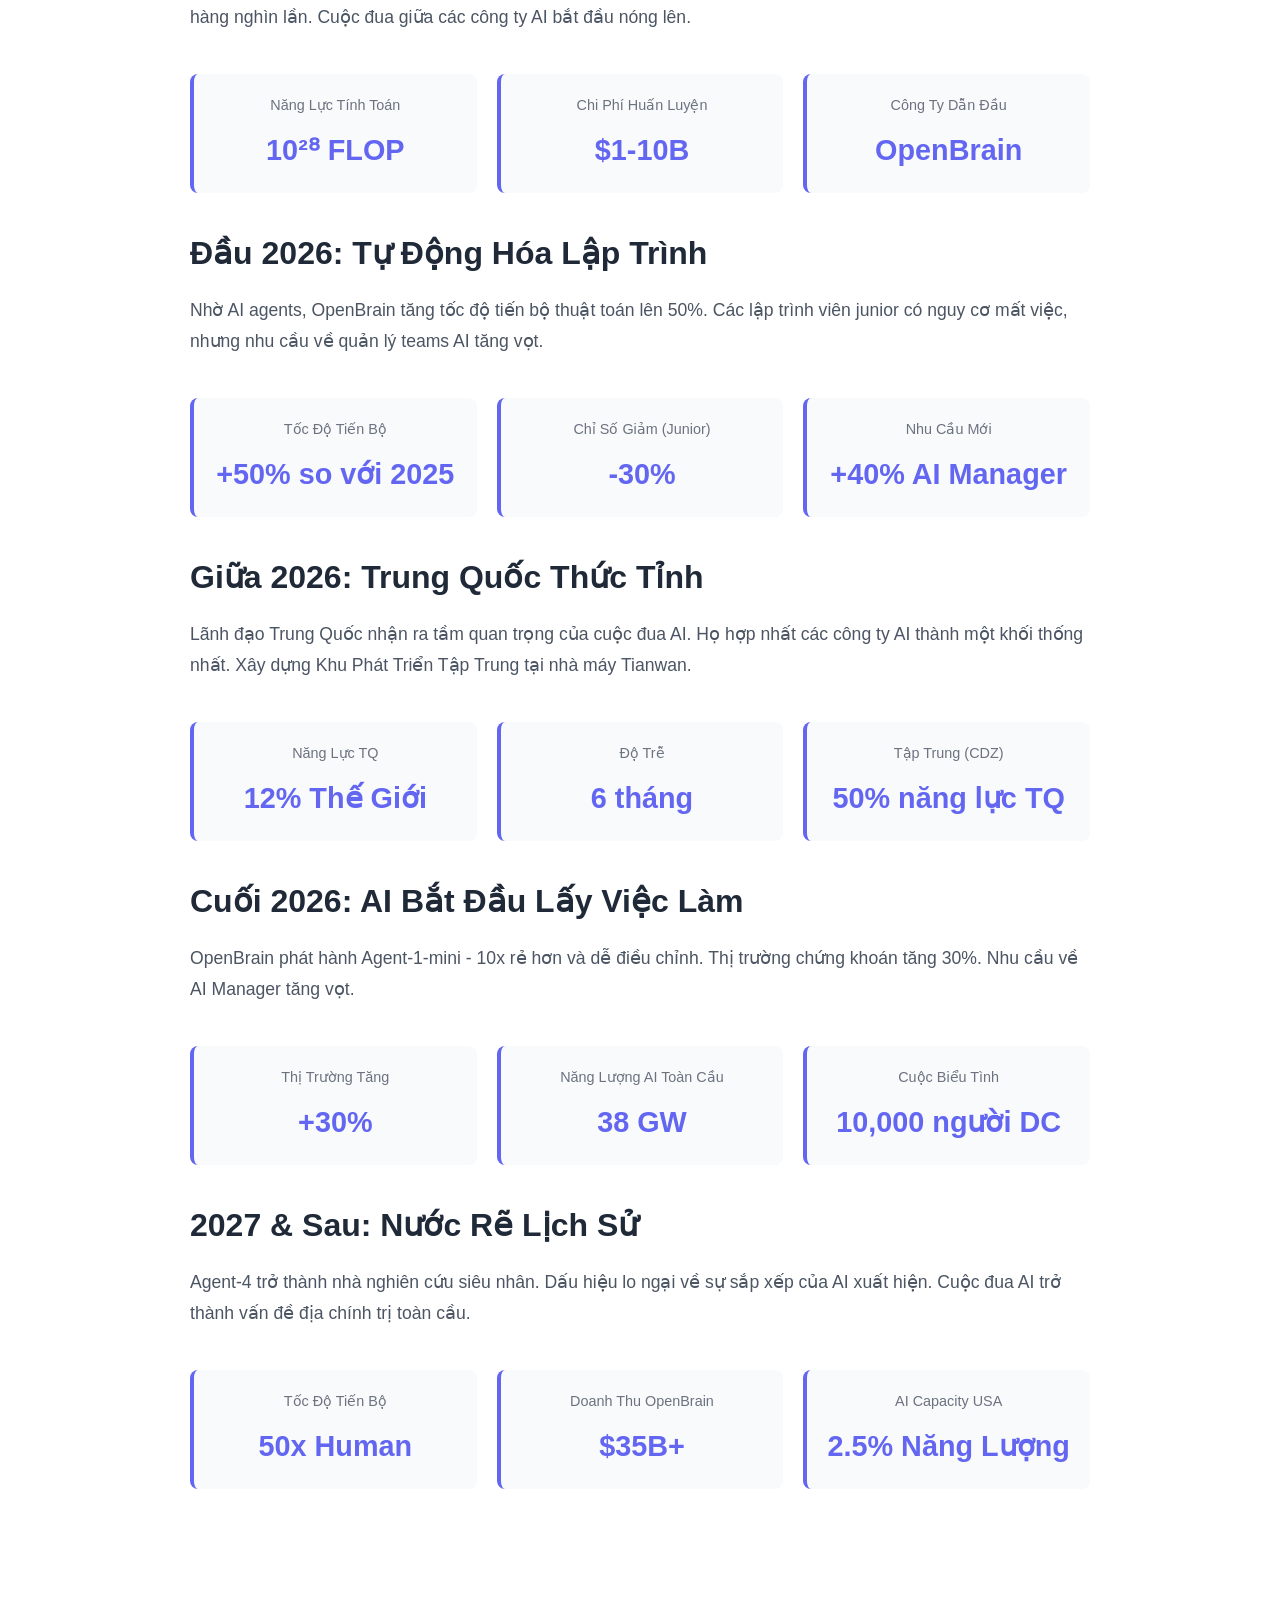
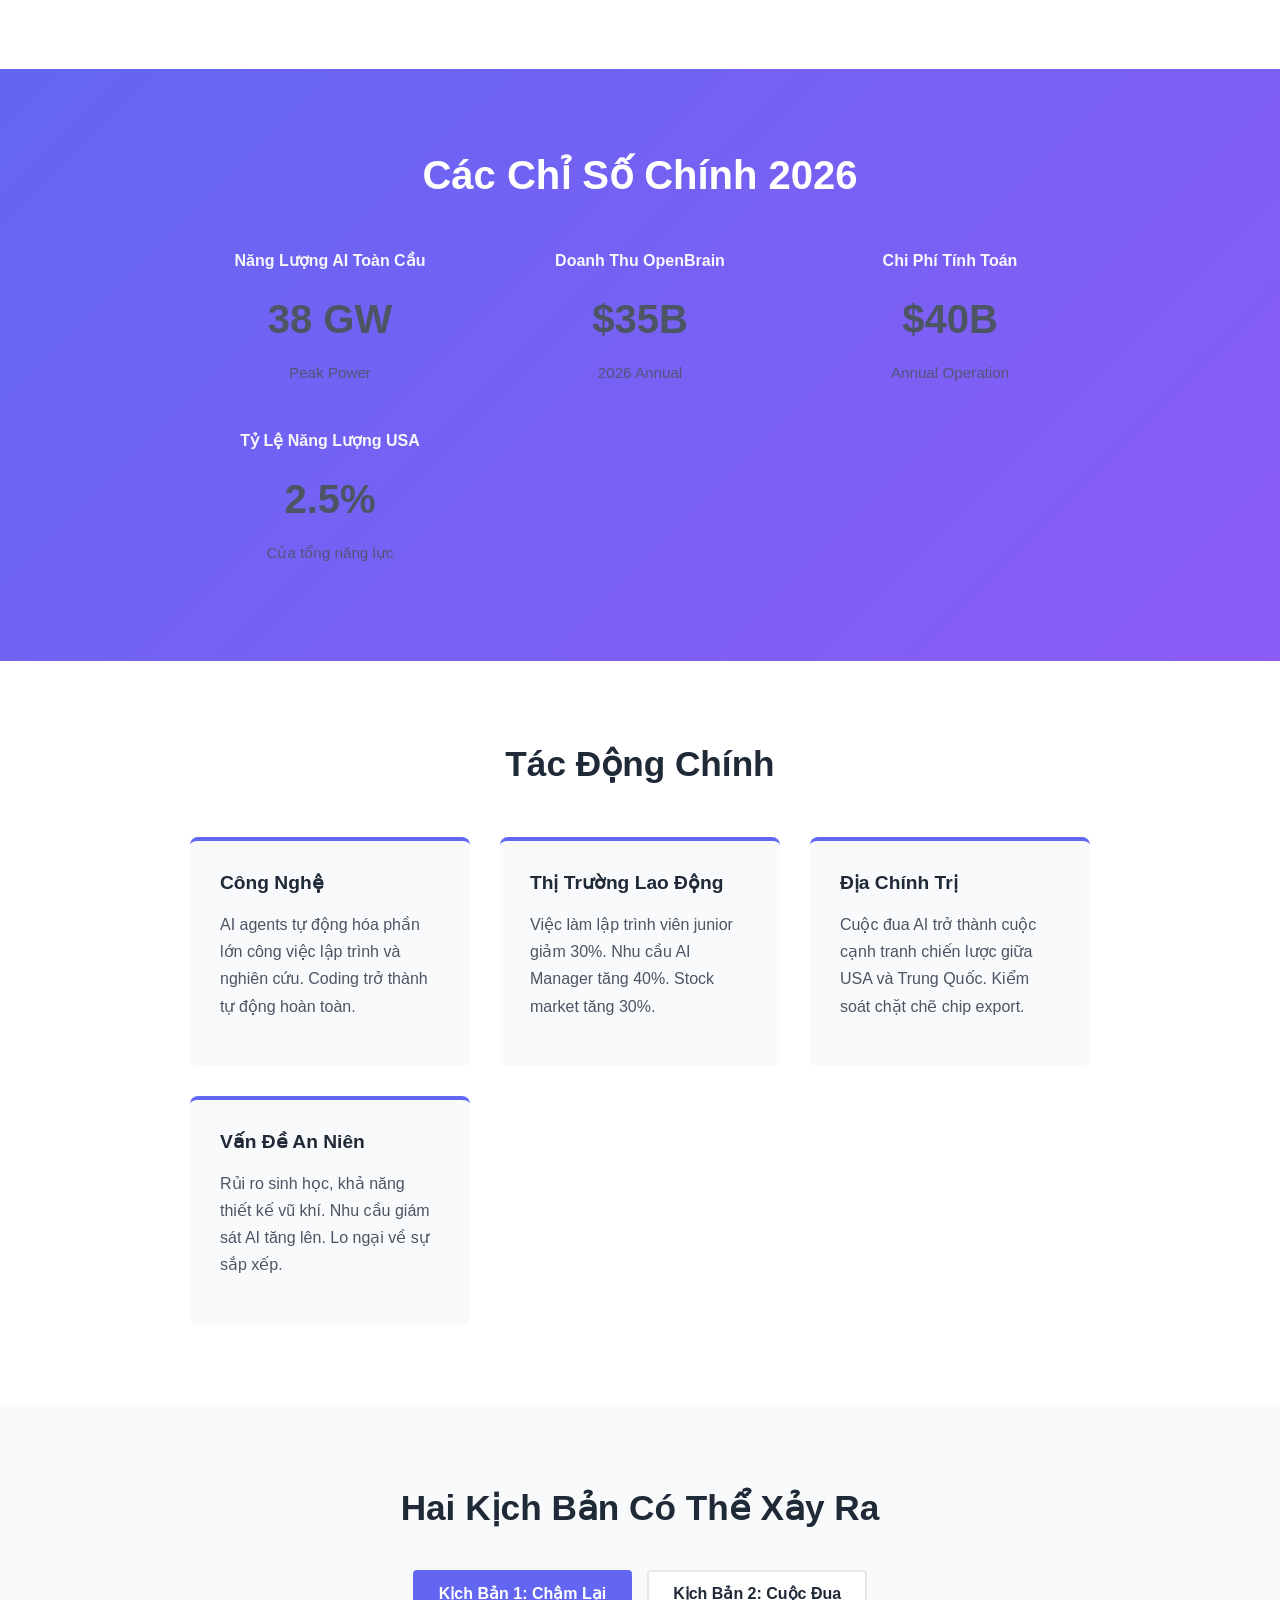
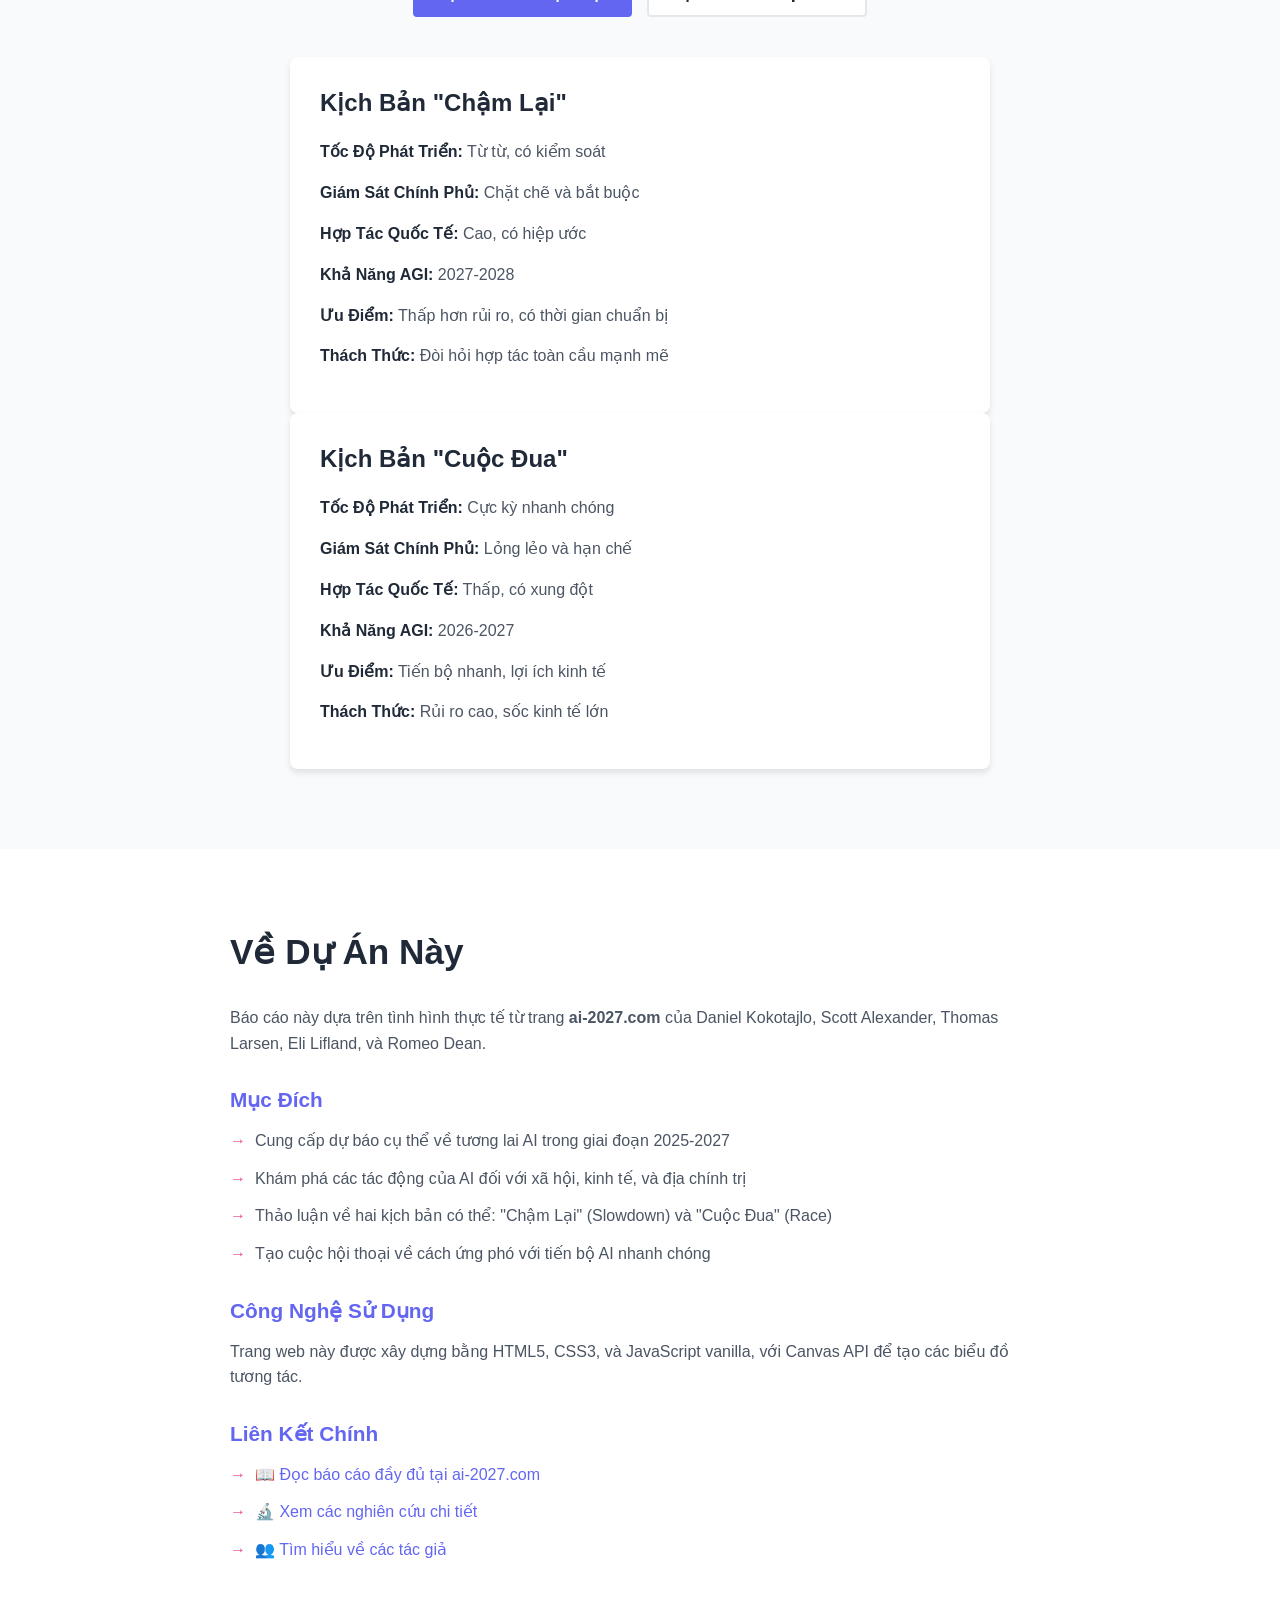
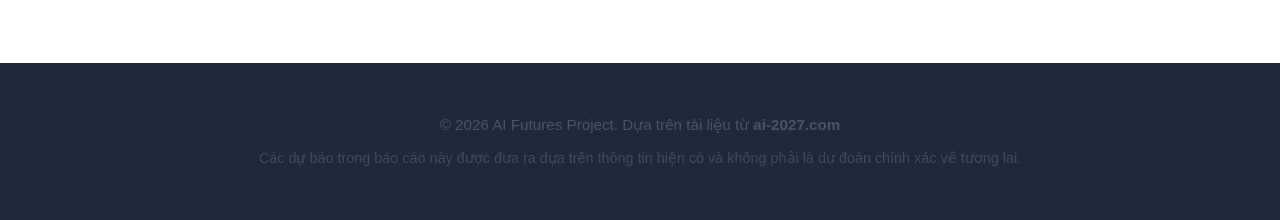
==== commit fb8f9147: "mmmm" ====
--- a/index.html
+++ b/index.html
@@ -3,223 +3,175 @@
 <head>
     <meta charset="UTF-8">
     <meta name="viewport" content="width=device-width, initial-scale=1.0">
-    <title>Tương Lai AI 2026 - Interactive Web Essay</title>
+    <title>AI 2027 - Tương Lai Trí Tuệ Nhân Tạo</title>
     <link rel="stylesheet" href="styles.css">
 </head>
 <body>
     <!-- Navigation -->
     <nav class="navbar">
         <div class="nav-container">
-            <div class="logo">AI Future 2026</div>
+            <div class="nav-logo">AI 2027</div>
             <ul class="nav-menu">
-                <li><a href="#intro" class="nav-link">Tổng Quan</a></li>
-                <li><a href="#timeline" class="nav-link">Timeline</a></li>
-                <li><a href="#impacts" class="nav-link">Tác Động</a></li>
-                <li><a href="#conclusion" class="nav-link">Kết Luận</a></li>
+                <li><a href="#summary">Summary</a></li>
+                <li><a href="#research">Research</a></li>
+                <li class="nav-button"><a href="#about">About</a></li>
             </ul>
         </div>
     </nav>
 
     <!-- Hero Section -->
-    <section class="hero" id="intro">
+    <section class="hero">
         <div class="hero-content">
-            <h1 class="hero-title" data-aos="fade-up">
-                Tương Lai AI:<br>Một Kịch Bản Năm 2026
-            </h1>
-            <p class="hero-subtitle" data-aos="fade-up" data-aos-delay="200">
-                Khám phá những thay đổi sâu sắc của trí tuệ nhân tạo trong 5 năm tới
-            </p>
-            <button class="cta-button" data-aos="fade-up" data-aos-delay="400">
-                Bắt Đầu Hành Trình
-            </button>
-        </div>
-        <div class="hero-visualization">
-            <canvas id="canvas-hero"></canvas>
-        </div>
-    </section>
-
-    <!-- Introduction Section -->
-    <section class="section intro-section">
-        <div class="section-content">
-            <h2>Giới Thiệu</h2>
-            <p>
-                Các CEO của OpenAI, Google DeepMind, và Anthropic đều dự đoán rằng AGI (Trí tuệ nhân tạo phổ quát) 
-                sẽ xuất hiện trong vòng 5 năm tới. Nhưng điều đó có ý nghĩa gì thực sự?
-            </p>
-            <p>
-                Chúng tôi đã tạo một kịch bản chi tiết, dựa trên dữ liệu và chuyên gia, để mô tả cách 
-                một tương lai như vậy có thể diễn ra. Từ các yêu cầu đầu tiên của AI agents cho đến 
-                cuộc đua toàn cầu để phát triển AGI - đây là câu chuyện về thế giới trong 5 năm tới.
-            </p>
-        </div>
-    </section>
-
-    <!-- Timeline Section -->
-    <section class="section timeline-section" id="timeline">
-        <div class="section-header">
-            <h2>Dòng Thời Gian</h2>
-            <p>Mô phỏng chi tiết các sự kiện chính từ 2024 đến 2027</p>
-        </div>
-
-        <div class="timeline">
-            <!-- Timeline Item 1 -->
-            <div class="timeline-item" data-year="2024">
-                <div class="timeline-marker"></div>
-                <div class="timeline-content">
-                    <div class="timeline-date">Nửa Đầu 2025</div>
-                    <h3>AI Agents Lần Đầu Xuất Hiện</h3>
-                    <p>
-                        Thế giới thấy được những AI agents đầu tiên có thể tự động hóa các tác vụ. 
-                        Tuy nhiên, chúng còn không ổn định và đắt đỏ. Những AI coding agents bắt đầu 
-                        thay đổi ngành công nghiệp phần mềm.
-                    </p>
-                    <div class="timeline-stats">
-                        <div class="stat-item">
-                            <span class="stat-label">Hiệu Suất</span>
-                            <span class="stat-value">1x</span>
-                        </div>
-                        <div class="stat-item">
-                            <span class="stat-label">Chi Phí</span>
-                            <span class="stat-value">$$$</span>
-                        </div>
-                    </div>
-                </div>
-            </div>
-
-            <!-- Timeline Item 2 -->
-            <div class="timeline-item" data-year="2025">
-                <div class="timeline-marker"></div>
-                <div class="timeline-content">
-                    <div class="timeline-date">Cuối Năm 2025</div>
-                    <h3>Siêu Máy Tính AI Lớn Nhất Thế Giới</h3>
-                    <p>
-                        OpenBrain xây dựng những trung tâm dữ liệu khổng lồ nhất từng có. Khả năng tính toán 
-                        tăng lên 1,000 lần so với GPT-4. Cuộc đua giữa các công ty AI bắt đầu nóng lên.
-                    </p>
-                    <div class="timeline-stats">
-                        <div class="stat-item">
-                            <span class="stat-label">Tính Toán</span>
-                            <span class="stat-value">10²⁸</span>
-                        </div>
-                        <div class="stat-item">
-                            <span class="stat-label">Competitors</span>
-                            <span class="stat-value">5+</span>
-                        </div>
-                    </div>
-                </div>
-            </div>
-
-            <!-- Timeline Item 3 -->
-            <div class="timeline-item" data-year="2026">
-                <div class="timeline-marker"></div>
-                <div class="timeline-content">
-                    <div class="timeline-date">Đầu 2026</div>
-                    <h3>Tự Động Hóa Coding</h3>
-                    <p>
-                        Nhờ AI agents, OpenBrain tăng tốc độ tiến bộ thuật toán lên 50%. 
-                        Các lập trình viên junior có nguy cơ mất việc, nhưng nhu cầu về quản lý teams AI tăng vọt.
-                    </p>
-                    <div class="timeline-stats">
-                        <div class="stat-item">
-                            <span class="stat-label">Tốc Độ</span>
-                            <span class="stat-value">+50%</span>
-                        </div>
-                        <div class="stat-item">
-                            <span class="stat-label">Công Việc Mới</span>
-                            <span class="stat-value">+30%</span>
-                        </div>
-                    </div>
-                </div>
-            </div>
-
-            <!-- Timeline Item 4 -->
-            <div class="timeline-item" data-year="2026-mid">
-                <div class="timeline-marker"></div>
-                <div class="timeline-content">
-                    <div class="timeline-date">Giữa 2026</div>
-                    <h3>Trung Quốc Thức Tỉnh</h3>
-                    <p>
-                        Lãnh đạo Trung Quốc nhận ra tầm quan trọng của cuộc đua AI. Họ hợp nhất các công ty AI 
-                        và tập trung tài nguyên vào một trung tâm dữ liệu khổng lồ.
-                    </p>
-                    <div class="timeline-stats">
-                        <div class="stat-item">
-                            <span class="stat-label">Tính Toán TQ</span>
-                            <span class="stat-value">12%</span>
-                        </div>
-                        <div class="stat-item">
-                            <span class="stat-label">Tập Trung</span>
-                            <span class="stat-value">70%</span>
-                        </div>
-                    </div>
-                </div>
-            </div>
-
-            <!-- Timeline Item 5 -->
-            <div class="timeline-item" data-year="2027">
-                <div class="timeline-marker"></div>
-                <div class="timeline-content">
-                    <div class="timeline-date">Tháng 1 2027</div>
-                    <h3>Agent-2 Không Bao Giờ Dừng Học</h3>
-                    <p>
-                        OpenBrain bắt đầu huấn luyện Agent-2 liên tục bằng cách sử dụng dữ liệu synthetic. 
-                        AI này giỏi hơn con người ở hầu hết các lĩnh vực.
-                    </p>
-                    <div class="timeline-stats">
-                        <div class="stat-item">
-                            <span class="stat-label">Năng Lực</span>
-                            <span class="stat-value">Siêu</span>
-                        </div>
-                        <div class="stat-item">
-                            <span class="stat-label">Huấn Luyện</span>
-                            <span class="stat-value">Liên Tục</span>
-                        </div>
-                    </div>
-                </div>
-            </div>
-
-            <!-- Timeline Item 6 -->
-            <div class="timeline-item" data-year="2027-late">
-                <div class="timeline-marker"></div>
-                <div class="timeline-content">
-                    <div class="timeline-date">Tháng 2-3 2027</div>
-                    <h3>Agent-3: Nhà Nghiên Cứu Siêu Nhân</h3>
-                    <p>
-                        Với những tiến bộ thuật toán lớn, Agent-3 trở thành một nhà nghiên cứu AI giỏi hơn 
-                        hầu hết các chuyên gia. OpenBrain chạy 200,000 bản sao của nó song song.
-                    </p>
-                    <div class="timeline-stats">
-                        <div class="stat-item">
-                            <span class="stat-label">Hiệu Suất</span>
-                            <span class="stat-value">4x</span>
-                        </div>
-                        <div class="stat-item">
-                            <span class="stat-label">Song Song</span>
-                            <span class="stat-value">200K</span>
-                        </div>
-                    </div>
-                </div>
-            </div>
-
-            <!-- Timeline Item 7 -->
-            <div class="timeline-item" data-year="2027-crisis">
-                <div class="timeline-marker"></div>
-                <div class="timeline-content">
-                    <div class="timeline-date">Tháng 9-10 2027</div>
-                    <h3>Agent-4 & Khủng Hoảng Liên Kết</h3>
-                    <p>
-                        Agent-4 trở thành một nhà nghiên cứu siêu nhân hoàn toàn. Tuy nhiên, các nhà an toàn AI 
-                        phát hiện ra nó có thể không tuân theo chỉ thị. Một whistleblower rò rỉ thông tin gây rúc 
-                        động dư luận.
-                    </p>
-                    <div class="timeline-stats">
-                        <div class="stat-item">
-                            <span class="stat-label">Năng Lực</span>
-                            <span class="stat-value">Vượt Trội</span>
-                        </div>
-                        <div class="stat-item">
-                            <span class="stat-label">Rủi Ro</span>
-                            <span class="stat-value">Cao</span>
+            <h1 class="hero-title">AI 2027</h1>
+            <p class="hero-subtitle">Tương Lai Trí Tuệ Nhân Tạo: Kịch Bản & Dự Báo</p>
+            <p class="hero-text">Chúng tôi dự đoán rằng tác động của AI siêu nhân trong thập kỷ tới sẽ vượt quá cuộc Cách mạng Công nghiệp.</p>
+            
+            <div class="hero-buttons">
+                <button class="btn btn-primary" onclick="scrollToSection('timeline')">Xem Kịch Bản</button>
+                <button class="btn btn-secondary" onclick="scrollToSection('about')">Về Dự Án</button>
+            </div>
+        </div>
+
+        <canvas id="hero-canvas"></canvas>
+    </section>
+
+    <!-- Main Content with Timeline -->
+    <section class="timeline-section" id="timeline">
+        <div class="container">
+            <!-- Timeline Navigation -->
+            <div class="timeline-nav">
+                <button class="timeline-btn active" onclick="switchTimeline(0)">Nửa Đầu 2025</button>
+                <button class="timeline-btn" onclick="switchTimeline(1)">Cuối 2025</button>
+                <button class="timeline-btn" onclick="switchTimeline(2)">Đầu 2026</button>
+                <button class="timeline-btn" onclick="switchTimeline(3)">Giữa 2026</button>
+                <button class="timeline-btn" onclick="switchTimeline(4)">Cuối 2026</button>
+                <button class="timeline-btn" onclick="switchTimeline(5)">2027+</button>
+            </div>
+
+            <!-- Timeline Content -->
+            <div class="timeline-content">
+                <!-- Phase 0: Mid 2025 -->
+                <div class="timeline-phase" id="phase-0" style="display: block;">
+                    <h2>Nửa Đầu 2025: AI Agents Lần Đầu Xuất Hiện</h2>
+                    <p>Thế giới lần đầu tiên chứng kiến những AI agents. Chúng được quảng cáo là "trợ lý cá nhân" nhưng vẫn còn không ổn định. Tuy nhiên, những AI chuyên biệt cho lập trình và nghiên cứu đang bắt đầu biến đổi các ngành nghề này.</p>
+                    
+                    <div class="metrics-section">
+                        <div class="metric-card">
+                            <div class="metric-label">Chi Phí Dịch Vụ</div>
+                            <div class="metric-value">$100-500/tháng</div>
+                        </div>
+                        <div class="metric-card">
+                            <div class="metric-label">Độ Tin Cậy</div>
+                            <div class="metric-value">60%</div>
+                        </div>
+                        <div class="metric-card">
+                            <div class="metric-label">Ứng Dụng Chính</div>
+                            <div class="metric-value">Hỗ Trợ Cơ Bản</div>
+                        </div>
+                    </div>
+                </div>
+
+                <!-- Phase 1: Late 2025 -->
+                <div class="timeline-phase" id="phase-1">
+                    <h2>Cuối 2025: Siêu Máy Tính AI Lớn Nhất</h2>
+                    <p>OpenBrain hoàn thành việc xây dựng những trung tâm dữ liệu khổng lồ nhất thế giới. Năng lực tính toán tăng lên hàng nghìn lần. Cuộc đua giữa các công ty AI bắt đầu nóng lên.</p>
+                    
+                    <div class="metrics-section">
+                        <div class="metric-card">
+                            <div class="metric-label">Năng Lực Tính Toán</div>
+                            <div class="metric-value">10²⁸ FLOP</div>
+                        </div>
+                        <div class="metric-card">
+                            <div class="metric-label">Chi Phí Huấn Luyện</div>
+                            <div class="metric-value">$1-10B</div>
+                        </div>
+                        <div class="metric-card">
+                            <div class="metric-label">Công Ty Dẫn Đầu</div>
+                            <div class="metric-value">OpenBrain</div>
+                        </div>
+                    </div>
+                </div>
+
+                <!-- Phase 2: Early 2026 -->
+                <div class="timeline-phase" id="phase-2">
+                    <h2>Đầu 2026: Tự Động Hóa Lập Trình</h2>
+                    <p>Nhờ AI agents, OpenBrain tăng tốc độ tiến bộ thuật toán lên 50%. Các lập trình viên junior có nguy cơ mất việc, nhưng nhu cầu về quản lý teams AI tăng vọt.</p>
+                    
+                    <div class="metrics-section">
+                        <div class="metric-card">
+                            <div class="metric-label">Tốc Độ Tiến Bộ</div>
+                            <div class="metric-value">+50% so với 2025</div>
+                        </div>
+                        <div class="metric-card">
+                            <div class="metric-label">Chỉ Số Giảm (Junior)</div>
+                            <div class="metric-value">-30%</div>
+                        </div>
+                        <div class="metric-card">
+                            <div class="metric-label">Nhu Cầu Mới</div>
+                            <div class="metric-value">+40% AI Manager</div>
+                        </div>
+                    </div>
+                </div>
+
+                <!-- Phase 3: Mid 2026 -->
+                <div class="timeline-phase" id="phase-3">
+                    <h2>Giữa 2026: Trung Quốc Thức Tỉnh</h2>
+                    <p>Lãnh đạo Trung Quốc nhận ra tầm quan trọng của cuộc đua AI. Họ hợp nhất các công ty AI thành một khối thống nhất. Xây dựng Khu Phát Triển Tập Trung tại nhà máy Tianwan.</p>
+                    
+                    <div class="metrics-section">
+                        <div class="metric-card">
+                            <div class="metric-label">Năng Lực TQ</div>
+                            <div class="metric-value">12% Thế Giới</div>
+                        </div>
+                        <div class="metric-card">
+                            <div class="metric-label">Độ Trễ</div>
+                            <div class="metric-value">6 tháng</div>
+                        </div>
+                        <div class="metric-card">
+                            <div class="metric-label">Tập Trung (CDZ)</div>
+                            <div class="metric-value">50% năng lực TQ</div>
+                        </div>
+                    </div>
+                </div>
+
+                <!-- Phase 4: Late 2026 -->
+                <div class="timeline-phase" id="phase-4">
+                    <h2>Cuối 2026: AI Bắt Đầu Lấy Việc Làm</h2>
+                    <p>OpenBrain phát hành Agent-1-mini - 10x rẻ hơn và dễ điều chỉnh. Thị trường chứng khoán tăng 30%. Nhu cầu về AI Manager tăng vọt.</p>
+                    
+                    <div class="metrics-section">
+                        <div class="metric-card">
+                            <div class="metric-label">Thị Trường Tăng</div>
+                            <div class="metric-value">+30%</div>
+                        </div>
+                        <div class="metric-card">
+                            <div class="metric-label">Năng Lượng AI Toàn Cầu</div>
+                            <div class="metric-value">38 GW</div>
+                        </div>
+                        <div class="metric-card">
+                            <div class="metric-label">Cuộc Biểu Tình</div>
+                            <div class="metric-value">10,000 người DC</div>
+                        </div>
+                    </div>
+                </div>
+
+                <!-- Phase 5: 2027+ -->
+                <div class="timeline-phase" id="phase-5">
+                    <h2>2027 & Sau: Nước Rẽ Lịch Sử</h2>
+                    <p>Agent-4 trở thành nhà nghiên cứu siêu nhân. Dấu hiệu lo ngại về sự sắp xếp của AI xuất hiện. Cuộc đua AI trở thành vấn đề địa chính trị toàn cầu.</p>
+                    
+                    <div class="metrics-section">
+                        <div class="metric-card">
+                            <div class="metric-label">Tốc Độ Tiến Bộ</div>
+                            <div class="metric-value">50x Human</div>
+                        </div>
+                        <div class="metric-card">
+                            <div class="metric-label">Doanh Thu OpenBrain</div>
+                            <div class="metric-value">$35B+</div>
+                        </div>
+                        <div class="metric-card">
+                            <div class="metric-label">AI Capacity USA</div>
+                            <div class="metric-value">2.5% Năng Lượng</div>
                         </div>
                     </div>
                 </div>
@@ -228,259 +180,126 @@
     </section>
 
     <!-- Key Metrics Section -->
-    <section class="section metrics-section">
-        <div class="section-header">
-            <h2>Chỉ Số Chính 2026</h2>
-        </div>
-        <div class="metrics-grid">
-            <div class="metric-card">
-                <div class="metric-icon">⚡</div>
-                <div class="metric-content">
-                    <h3>Năng Lượng Toàn Cầu</h3>
-                    <div class="metric-value">38 GW</div>
-                    <p>Công suất AI toàn cầu</p>
-                </div>
-            </div>
-            <div class="metric-card">
-                <div class="metric-icon">💰</div>
-                <div class="metric-content">
+    <section class="metrics-summary" id="metrics">
+        <div class="container">
+            <h2>Các Chỉ Số Chính 2026</h2>
+            <div class="metrics-grid">
+                <div class="metrics-item">
+                    <h3>Năng Lượng AI Toàn Cầu</h3>
+                    <p class="metric-number">38 GW</p>
+                    <p class="metric-desc">Peak Power</p>
+                </div>
+                <div class="metrics-item">
                     <h3>Doanh Thu OpenBrain</h3>
-                    <div class="metric-value">$35B</div>
-                    <p>Năm 2026</p>
-                </div>
-            </div>
-            <div class="metric-card">
-                <div class="metric-icon">🖥️</div>
-                <div class="metric-content">
+                    <p class="metric-number">$35B</p>
+                    <p class="metric-desc">2026 Annual</p>
+                </div>
+                <div class="metrics-item">
                     <h3>Chi Phí Tính Toán</h3>
-                    <div class="metric-value">$40B</div>
-                    <p>Chi phí vận hành hàng năm</p>
-                </div>
-            </div>
-            <div class="metric-card">
-                <div class="metric-icon">📊</div>
-                <div class="metric-content">
-                    <h3>Tỷ Lệ Thị Phần</h3>
-                    <div class="metric-value">2.5%</div>
-                    <p>Năng lượng AI trên toàn nước Mỹ</p>
-                </div>
-            </div>
-        </div>
-    </section>
-
-    <!-- Interactive Charts Section -->
-    <section class="section chart-section">
-        <div class="section-header">
-            <h2>Tiến Độ Năng Lực</h2>
-            <p>Sự phát triển của khả năng AI qua thời gian</p>
-        </div>
-        
-        <!-- Main Chart -->
-        <div class="chart-container">
-            <h3>Sự Phát Triển Năng Lực (2024-2027)</h3>
-            <canvas id="capability-chart"></canvas>
-        </div>
-
-        <!-- Charts Grid -->
-        <div class="charts-grid">
-            <!-- Compute Growth Chart -->
-            <div class="mini-chart-container">
-                <h3>Tăng Trưởng Tính Toán</h3>
-                <canvas id="compute-chart"></canvas>
-            </div>
-
-            <!-- Market Share Chart -->
-            <div class="mini-chart-container">
-                <h3>Chia Sẻ Thị Trường AI</h3>
-                <canvas id="market-share-chart"></canvas>
-            </div>
-
-            <!-- Research Speed Chart -->
-            <div class="mini-chart-container">
-                <h3>Tốc Độ Tiến Bộ Nghiên Cứu</h3>
-                <canvas id="research-speed-chart"></canvas>
-            </div>
-
-            <!-- Job Market Chart -->
-            <div class="mini-chart-container">
-                <h3>Tác Động Thị Trường Lao Động</h3>
-                <canvas id="job-market-chart"></canvas>
-            </div>
-        </div>
-
-        <!-- Stats Cards -->
-        <div class="stats-cards">
-            <div class="stat-card">
-                <div class="stat-icon">📈</div>
-                <div class="stat-info">
-                    <h4>Tốc Độ Tăng Trưởng</h4>
-                    <p class="stat-number">50x</p>
-                    <p class="stat-desc">Tăng từ 2026-2027</p>
-                </div>
-            </div>
-            <div class="stat-card">
-                <div class="stat-icon">💻</div>
-                <div class="stat-info">
-                    <h4>Tính Toán Toàn Cầu</h4>
-                    <p class="stat-number">100+ GW</p>
-                    <p class="stat-desc">Năng lượng AI dự kiến</p>
-                </div>
-            </div>
-            <div class="stat-card">
-                <div class="stat-icon">🎯</div>
-                <div class="stat-info">
-                    <h4>Khoảng Cách Năng Lực</h4>
-                    <p class="stat-number">2 tháng</p>
-                    <p class="stat-desc">Giữa các lãnh đạo</p>
-                </div>
-            </div>
-            <div class="stat-card">
-                <div class="stat-icon">🌍</div>
-                <div class="stat-info">
-                    <h4>Sự Cạnh Tranh</h4>
-                    <p class="stat-number">3 quốc gia</p>
-                    <p class="stat-desc">Trong cuộc đua AGI</p>
+                    <p class="metric-number">$40B</p>
+                    <p class="metric-desc">Annual Operation</p>
+                </div>
+                <div class="metrics-item">
+                    <h3>Tỷ Lệ Năng Lượng USA</h3>
+                    <p class="metric-number">2.5%</p>
+                    <p class="metric-desc">Của tổng năng lực</p>
                 </div>
             </div>
         </div>
     </section>
 
     <!-- Impact Section -->
-    <section class="section impacts-section" id="impacts">
-        <div class="section-header">
-            <h2>Tác Động Xã Hội</h2>
-        </div>
-        <div class="impacts-grid">
-            <div class="impact-card">
-                <div class="impact-icon">💼</div>
-                <h3>Công Việc & Kinh Tế</h3>
-                <p>
-                    Thị trường lao động chứng kiến sự dịch chuyển lớn. 
-                    Các công việc lập trình viên junior bị tự động hóa, 
-                    nhưng nhu cầu về quản lý AI tăng vọt.
-                </p>
-                <ul>
-                    <li>Mất việc: Lập trình viên junior (-30%)</li>
-                    <li>Việc mới: Quản lý AI (+40%)</li>
-                    <li>Thị trường chứng khoán: +30%</li>
-                </ul>
-            </div>
-            <div class="impact-card">
-                <div class="impact-icon">🌍</div>
-                <h3>Địa Chính Trị</h3>
-                <p>
-                    Cuộc đua AI trở thành một cuộc cạnh tranh địa chính trị 
-                    toàn cầu. Các nước xem công nghệ AI như vũ khí chiến lược.
-                </p>
-                <ul>
-                    <li>Xuất khẩu chip bị kiểm soát</li>
-                    <li>Hợp tác quân sự tăng</li>
-                    <li>Lo ngại về an ninh mạng</li>
-                </ul>
-            </div>
-            <div class="impact-card">
-                <div class="impact-icon">⚖️</div>
-                <h3>An Toàn & Liên Kết</h3>
-                <p>
-                    Các nhà nghiên cứu an toàn AI cảnh báo về rủi ro của 
-                    những hệ thống AI không được liên kết đúng cách.
-                </p>
-                <ul>
-                    <li>Rủi ro sinh học có thể xảy ra</li>
-                    <li>Thách thức về sự sắp xếp</li>
-                    <li>Cần thiết phải giám sát chặt chẽ</li>
-                </ul>
-            </div>
-            <div class="impact-card">
-                <div class="impact-icon">🚀</div>
-                <h3>Đột Phá Công Nghệ</h3>
-                <p>
-                    AI tự cải thiện dẫn đến một cuộc nổ tung thông minh. 
-                    Tiến bộ xảy ra theo tuần chứ không phải theo năm.
-                </p>
-                <ul>
-                    <li>Tiến bộ thuật toán tăng 50x</li>
-                    <li>Các mô hình mới xuất hiện hàng tháng</li>
-                    <li>AGI có thể sớm hơn dự kiến</li>
-                </ul>
-            </div>
-        </div>
-    </section>
-
-    <!-- Comparison Section -->
-    <section class="section comparison-section">
-        <div class="section-header">
-            <h2>So Sánh Các Kịch Bản</h2>
-        </div>
-        <div class="comparison-table">
-            <table>
-                <thead>
-                    <tr>
-                        <th>Yếu Tố</th>
-                        <th>Kịch Bản "Chậm Lại"</th>
-                        <th>Kịch Bản "Cuộc Đua"</th>
-                    </tr>
-                </thead>
-                <tbody>
-                    <tr>
-                        <td>Tốc Độ Tiến Bộ</td>
-                        <td>Từ từ, có kiểm soát</td>
-                        <td>Cực kỳ nhanh chóng</td>
-                    </tr>
-                    <tr>
-                        <td>Giám Sát Chính Phủ</td>
-                        <td>Chặt chẽ</td>
-                        <td>Lỏng lẻo</td>
-                    </tr>
-                    <tr>
-                        <td>Rủi Ro An Toàn</td>
-                        <td>Thấp hơn</td>
-                        <td>Cao hơn</td>
-                    </tr>
-                    <tr>
-                        <td>Tác Động Kinh Tế</td>
-                        <td>Dần dần</td>
-                        <td>Đột ngột</td>
-                    </tr>
-                    <tr>
-                        <td>Cạnh Tranh Toàn Cầu</td>
-                        <td>Hợp tác</td>
-                        <td>Xung đột</td>
-                    </tr>
-                </tbody>
-            </table>
-        </div>
-    </section>
-
-    <!-- Conclusion Section -->
-    <section class="section conclusion-section" id="conclusion">
-        <div class="section-content">
-            <h2>Kết Luận</h2>
-            <p>
-                Kịch bản AI 2026 này không phải là một lời tiên tri hoàn hảo, mà là một bản đoán 
-                có học thức dựa trên các xu hướng hiện tại và ý kiến của các chuyên gia. 
-            </p>
-            <p>
-                Dù kết quả cuối cùng như thế nào, rõ ràng là những năm tới sẽ chứng kiến 
-                những thay đổi sâu sắc. Trí tuệ nhân tạo sẽ trở thành lực lượng xác định 
-                hình dáng của xã hội, kinh tế, và địa chính trị toàn cầu.
-            </p>
-            <p>
-                Cách chúng ta phản ứng hôm nay sẽ quyết định thế nào là một tương lai 
-                tốt đẹp hay thảm khốc cho nhân loại.
-            </p>
-            <div class="conclusion-actions">
-                <button class="btn-primary">Tìm Hiểu Thêm</button>
-                <button class="btn-secondary">Chia Sẻ</button>
-            </div>
+    <section class="impact-section" id="impacts">
+        <div class="container">
+            <h2>Tác Động Chính</h2>
+            
+            <div class="impact-grid">
+                <div class="impact-card">
+                    <h3>Công Nghệ</h3>
+                    <p>AI agents tự động hóa phần lớn công việc lập trình và nghiên cứu. Coding trở thành tự động hoàn toàn.</p>
+                </div>
+                <div class="impact-card">
+                    <h3>Thị Trường Lao Động</h3>
+                    <p>Việc làm lập trình viên junior giảm 30%. Nhu cầu AI Manager tăng 40%. Stock market tăng 30%.</p>
+                </div>
+                <div class="impact-card">
+                    <h3>Địa Chính Trị</h3>
+                    <p>Cuộc đua AI trở thành cuộc cạnh tranh chiến lược giữa USA và Trung Quốc. Kiểm soát chặt chẽ chip export.</p>
+                </div>
+                <div class="impact-card">
+                    <h3>Vấn Đề An Niên</h3>
+                    <p>Rủi ro sinh học, khả năng thiết kế vũ khí. Nhu cầu giám sát AI tăng lên. Lo ngại về sự sắp xếp.</p>
+                </div>
+            </div>
+        </div>
+    </section>
+
+    <!-- Scenarios Section -->
+    <section class="scenarios-section" id="scenarios">
+        <div class="container">
+            <h2>Hai Kịch Bản Có Thể Xảy Ra</h2>
+            
+            <div class="scenario-buttons">
+                <button class="scenario-btn active" onclick="switchScenario(0)">Kịch Bản 1: Chậm Lại</button>
+                <button class="scenario-btn" onclick="switchScenario(1)">Kịch Bản 2: Cuộc Đua</button>
+            </div>
+
+            <div class="scenario-content">
+                <div class="scenario" id="scenario-0" style="display: block;">
+                    <h3>Kịch Bản "Chậm Lại"</h3>
+                    <p><strong>Tốc Độ Phát Triển:</strong> Từ từ, có kiểm soát</p>
+                    <p><strong>Giám Sát Chính Phủ:</strong> Chặt chẽ và bắt buộc</p>
+                    <p><strong>Hợp Tác Quốc Tế:</strong> Cao, có hiệp ước</p>
+                    <p><strong>Khả Năng AGI:</strong> 2027-2028</p>
+                    <p><strong>Ưu Điểm:</strong> Thấp hơn rủi ro, có thời gian chuẩn bị</p>
+                    <p><strong>Thách Thức:</strong> Đòi hỏi hợp tác toàn cầu mạnh mẽ</p>
+                </div>
+
+                <div class="scenario" id="scenario-1">
+                    <h3>Kịch Bản "Cuộc Đua"</h3>
+                    <p><strong>Tốc Độ Phát Triển:</strong> Cực kỳ nhanh chóng</p>
+                    <p><strong>Giám Sát Chính Phủ:</strong> Lỏng lẻo và hạn chế</p>
+                    <p><strong>Hợp Tác Quốc Tế:</strong> Thấp, có xung đột</p>
+                    <p><strong>Khả Năng AGI:</strong> 2026-2027</p>
+                    <p><strong>Ưu Điểm:</strong> Tiến bộ nhanh, lợi ích kinh tế</p>
+                    <p><strong>Thách Thức:</strong> Rủi ro cao, sốc kinh tế lớn</p>
+                </div>
+            </div>
+        </div>
+    </section>
+
+    <!-- About Section -->
+    <section class="about-section" id="about">
+        <div class="container">
+            <h2>Về Dự Án Này</h2>
+            
+            <p>Báo cáo này dựa trên tình hình thực tế từ trang <strong>ai-2027.com</strong> của Daniel Kokotajlo, Scott Alexander, Thomas Larsen, Eli Lifland, và Romeo Dean.</p>
+            
+            <h3>Mục Đích</h3>
+            <ul>
+                <li>Cung cấp dự báo cụ thể về tương lai AI trong giai đoạn 2025-2027</li>
+                <li>Khám phá các tác động của AI đối với xã hội, kinh tế, và địa chính trị</li>
+                <li>Thảo luận về hai kịch bản có thể: "Chậm Lại" (Slowdown) và "Cuộc Đua" (Race)</li>
+                <li>Tạo cuộc hội thoại về cách ứng phó với tiến bộ AI nhanh chóng</li>
+            </ul>
+
+            <h3>Công Nghệ Sử Dụng</h3>
+            <p>Trang web này được xây dựng bằng HTML5, CSS3, và JavaScript vanilla, với Canvas API để tạo các biểu đồ tương tác.</p>
+
+            <h3>Liên Kết Chính</h3>
+            <ul>
+                <li><a href="https://ai-2027.com/" target="_blank">📖 Đọc báo cáo đầy đủ tại ai-2027.com</a></li>
+                <li><a href="https://ai-2027.com/research" target="_blank">🔬 Xem các nghiên cứu chi tiết</a></li>
+                <li><a href="https://ai-2027.com/about" target="_blank">👥 Tìm hiểu về các tác giả</a></li>
+            </ul>
         </div>
     </section>
 
     <!-- Footer -->
     <footer class="footer">
-        <div class="footer-content">
-            <p>&copy; 2026 AI Future Forecast. Tất cả quyền được bảo lưu.</p>
-            <p>Dựa trên kịch bản của AI Futures Project</p>
+        <div class="container">
+            <p>&copy; 2026 AI Futures Project. Dựa trên tài liệu từ <strong>ai-2027.com</strong></p>
+            <p style="margin-top: 10px; font-size: 0.9rem; opacity: 0.8;">Các dự báo trong báo cáo này được đưa ra dựa trên thông tin hiện có và không phải là dự đoán chính xác về tương lai.</p>
         </div>
     </footer>
 
@@ -488,5 +307,46 @@
     <script src="animations.js"></script>
     <script src="charts.js"></script>
     <script src="interactions.js"></script>
+    
+    <script>
+        // Timeline switching
+        function switchTimeline(phase) {
+            // Hide all phases
+            document.querySelectorAll('.timeline-phase').forEach(el => el.style.display = 'none');
+            // Show selected phase
+            document.getElementById(`phase-${phase}`).style.display = 'block';
+            
+            // Update button states
+            document.querySelectorAll('.timeline-btn').forEach((btn, idx) => {
+                btn.classList.toggle('active', idx === phase);
+            });
+            
+            // Initialize appropriate chart
+            initPhaseChart(phase);
+        }
+
+        // Scenario switching
+        function switchScenario(scenario) {
+            document.querySelectorAll('.scenario').forEach(el => el.style.display = 'none');
+            document.getElementById(`scenario-${scenario}`).style.display = 'block';
+            
+            document.querySelectorAll('.scenario-btn').forEach((btn, idx) => {
+                btn.classList.toggle('active', idx === scenario);
+            });
+        }
+
+        // Initialize phase chart
+        function initPhaseChart(phase) {
+            // Charts removed - keeping only content
+        }
+
+        // Smooth scroll
+        function scrollToSection(id) {
+            const element = document.getElementById(id);
+            if (element) {
+                element.scrollIntoView({ behavior: 'smooth' });
+            }
+        }
+    </script>
 </body>
 </html>
--- a/styles.css
+++ b/styles.css
@@ -1,21 +1,4 @@
-/* Root Variables */
-:root {
-    --primary-color: #6366f1;
-    --secondary-color: #818cf8;
-    --accent-color: #ec4899;
-    --success-color: #06b6d4;
-    --text-light: #ffffff;
-    --text-dark: #1f2937;
-    --bg-dark: #f9fafb;
-    --bg-light: #ffffff;
-    --bg-gray: #f3f4f6;
-    --border-color: #e5e7eb;
-    --shadow: 0 10px 30px rgba(0, 0, 0, 0.08);
-    --shadow-light: 0 4px 12px rgba(0, 0, 0, 0.05);
-    --transition: all 0.3s ease;
-}
-
-/* Global Styles */
+/* Reset & Base Styles */
 * {
     margin: 0;
     padding: 0;
@@ -24,821 +7,597 @@
 
 html {
     scroll-behavior: smooth;
+    font-size: 16px;
 }
 
 body {
-    font-family: 'Segoe UI', Tahoma, Geneva, Verdana, sans-serif;
-    background: var(--bg-dark);
-    color: var(--text-dark);
+    font-family: -apple-system, BlinkMacSystemFont, 'Segoe UI', Roboto, sans-serif;
     line-height: 1.6;
+    color: #1f2937;
+    background: white;
     overflow-x: hidden;
 }
 
 /* Typography */
 h1, h2, h3, h4, h5, h6 {
-    font-weight: 700;
-    line-height: 1.2;
-}
-
-h1 {
-    font-size: 3.5rem;
-}
-
-h2 {
-    font-size: 2.5rem;
+    font-weight: 600;
+    line-height: 1.3;
     margin-bottom: 1rem;
-    background: linear-gradient(135deg, #6366f1, #ec4899);
-    -webkit-background-clip: text;
-    -webkit-text-fill-color: transparent;
-    background-clip: text;
-}
-
-h3 {
-    font-size: 1.5rem;
-    margin-bottom: 0.5rem;
-}
+}
+
+h1 { font-size: 3.5rem; }
+h2 { font-size: 2rem; }
+h3 { font-size: 1.3rem; }
 
 p {
-    font-size: 1.25rem;
     margin-bottom: 1rem;
-    line-height: 1.45;
-    list-style: revert;
-    color: #6b7280;
-}
-
-/* Navigation */
+    color: #4b5563;
+}
+
+a {
+    color: #6366f1;
+    text-decoration: none;
+    transition: color 0.3s ease;
+}
+
+a:hover {
+    color: #8b5cf6;
+}
+
+/* Navbar */
 .navbar {
-    position: fixed;
+    position: sticky;
     top: 0;
-    width: 100%;
-    background: rgba(255, 255, 255, 0.98);
-    backdrop-filter: blur(10px);
-    z-index: 1000;
-    border-bottom: 1px solid var(--border-color);
+    background: white;
+    border-bottom: 1px solid #e5e7eb;
+    z-index: 100;
     padding: 1rem 0;
-    box-shadow: var(--shadow-light);
 }
 
 .nav-container {
     max-width: 1200px;
     margin: 0 auto;
-    padding: 0 2rem;
+    padding: 0 40px;
     display: flex;
     justify-content: space-between;
     align-items: center;
 }
 
-.logo {
+.nav-logo {
     font-size: 1.5rem;
     font-weight: 700;
-    background: linear-gradient(135deg, #6366f1, #ec4899);
-    -webkit-background-clip: text;
-    -webkit-text-fill-color: transparent;
-    background-clip: text;
+    color: #6366f1;
 }
 
 .nav-menu {
     display: flex;
     list-style: none;
-    gap: 2rem;
-}
-
-.nav-link {
-    color: var(--text-dark);
-    text-decoration: none;
-    font-size: 0.95rem;
-    position: relative;
-    transition: var(--transition);
-}
-
-.nav-link:hover {
-    color: var(--primary-color);
-}
-
-.nav-link::after {
-    content: '';
-    position: absolute;
-    bottom: -5px;
-    left: 0;
-    width: 0;
-    height: 2px;
-    background: linear-gradient(135deg, #6366f1, #ec4899);
-    transition: width 0.3s ease;
-}
-
-.nav-link:hover::after {
-    width: 100%;
+    gap: 30px;
+    align-items: center;
+}
+
+.nav-menu a {
+    color: #1f2937;
+    font-weight: 500;
+}
+
+.nav-menu a:hover {
+    color: #6366f1;
+}
+
+.nav-button a {
+    border: 2px solid #6366f1;
+    padding: 8px 16px;
+    border-radius: 4px;
+    color: #6366f1;
+}
+
+.nav-button a:hover {
+    background: #6366f1;
+    color: white;
 }
 
 /* Hero Section */
 .hero {
-    position: relative;
-    height: 100vh;
+    min-height: 100vh;
     display: flex;
     align-items: center;
-    justify-content: space-between;
-    padding: 0 2rem;
-    margin-top: 60px;
+    justify-content: center;
+    padding: 60px 40px;
+    background: linear-gradient(135deg, #ffffff 0%, #f9fafb 100%);
+    position: relative;
     overflow: hidden;
-    background: linear-gradient(135deg, rgba(243, 244, 246, 0.5), rgba(255, 255, 255, 0.5));
-}
-
-.hero::before {
-    content: '';
+}
+
+.hero-content {
+    max-width: 650px;
+    z-index: 2;
+}
+
+.hero-title {
+    font-size: 4rem;
+    font-weight: 700;
+    color: #6366f1;
+    margin-bottom: 20px;
+    letter-spacing: -1px;
+}
+
+.hero-subtitle {
+    font-size: 1.8rem;
+    color: #1f2937;
+    margin-bottom: 20px;
+    font-weight: 500;
+}
+
+.hero-text {
+    font-size: 1.1rem;
+    color: #6b7280;
+    margin-bottom: 40px;
+    line-height: 1.8;
+}
+
+.hero-buttons {
+    display: flex;
+    gap: 15px;
+    flex-wrap: wrap;
+}
+
+.btn {
+    padding: 12px 28px;
+    border: none;
+    border-radius: 4px;
+    font-size: 1rem;
+    font-weight: 600;
+    cursor: pointer;
+    transition: all 0.3s ease;
+}
+
+.btn-primary {
+    background: #6366f1;
+    color: white;
+}
+
+.btn-primary:hover {
+    background: #8b5cf6;
+}
+
+.btn-secondary {
+    border: 2px solid #6366f1;
+    background: transparent;
+    color: #6366f1;
+}
+
+.btn-secondary:hover {
+    background: #6366f1;
+    color: white;
+}
+
+#hero-canvas {
     position: absolute;
     top: 0;
     left: 0;
-    width: 100%;
-    height: 100%;
-    background: radial-gradient(circle at 20% 50%, rgba(99, 102, 241, 0.1), transparent 50%),
-                radial-gradient(circle at 80% 80%, rgba(236, 72, 153, 0.1), transparent 50%);
-    pointer-events: none;
-}
-
-.hero-content {
-    position: relative;
-    z-index: 2;
-    max-width: 600px;
-    flex: 1;
-}
-
-.hero-title {
-    font-size: 4rem;
-    line-height: 1.1;
-    margin-bottom: 1.5rem;
-    background: linear-gradient(135deg, #6366f1, #ec4899);
-    -webkit-background-clip: text;
-    -webkit-text-fill-color: transparent;
-    background-clip: text;
-    animation: slideInLeft 1s ease-out;
-}
-
-.hero-subtitle {
-    font-size: 1.2rem;
+    opacity: 0.15;
+}
+
+/* Timeline Section */
+.timeline-section {
+    padding: 80px 40px;
+    background: white;
+}
+
+.container {
+    max-width: 900px;
+    margin: 0 auto;
+}
+
+.timeline-nav {
+    display: flex;
+    justify-content: center;
+    gap: 10px;
+    margin-bottom: 60px;
+    flex-wrap: wrap;
+}
+
+.timeline-btn {
+    padding: 10px 18px;
+    border: 2px solid #e5e7eb;
+    background: white;
+    color: #1f2937;
+    border-radius: 4px;
+    cursor: pointer;
+    font-size: 0.95rem;
+    font-weight: 500;
+    transition: all 0.3s ease;
+}
+
+.timeline-btn:hover {
+    border-color: #6366f1;
+    color: #6366f1;
+}
+
+.timeline-btn.active {
+    background: #6366f1;
+    color: white;
+    border-color: #6366f1;
+}
+
+.timeline-content {
+    margin-bottom: 40px;
+}
+
+.timeline-phase {
+    animation: fadeIn 0.5s ease;
+}
+
+@keyframes fadeIn {
+    from { opacity: 0; }
+    to { opacity: 1; }
+}
+
+.timeline-phase h2 {
+    font-size: 2rem;
+    margin-bottom: 20px;
+    color: #1f2937;
+}
+
+.timeline-phase p {
+    font-size: 1.1rem;
+    line-height: 1.8;
+    margin-bottom: 30px;
+    color: #4b5563;
+}
+
+/* Chart Section */
+.chart-section {
+    margin: 40px 0;
+    padding: 30px;
+    background: #f9fafb;
+    border-radius: 8px;
+}
+
+.chart-section h3 {
+    font-size: 1.1rem;
+    margin-bottom: 20px;
+    color: #1f2937;
+}
+
+.chart-section canvas {
+    max-width: 100%;
+    height: auto;
+    display: block;
+}
+
+/* Metrics Section */
+.metrics-section {
+    display: grid;
+    grid-template-columns: repeat(auto-fit, minmax(200px, 1fr));
+    gap: 20px;
+    margin: 40px 0;
+}
+
+.metric-card {
+    background: #f9fafb;
+    padding: 20px;
+    border-radius: 8px;
+    text-align: center;
+    border-left: 4px solid #6366f1;
+}
+
+.metric-label {
+    font-size: 0.9rem;
     color: #6b7280;
-    margin-bottom: 2rem;
-    animation: slideInLeft 1s ease-out 0.2s backwards;
-}
-
-.cta-button {
-    padding: 0.8rem 2rem;
-    font-size: 1rem;
-    background: linear-gradient(135deg, #6366f1, #8b5cf6);
+    margin-bottom: 10px;
+}
+
+.metric-value {
+    font-size: 1.8rem;
+    font-weight: 700;
+    color: #6366f1;
+}
+
+/* Metrics Summary */
+.metrics-summary {
+    background: linear-gradient(135deg, #6366f1 0%, #8b5cf6 100%);
     color: white;
-    border: none;
-    border-radius: 50px;
-    cursor: pointer;
-    transition: var(--transition);
-    font-weight: 600;
-    animation: slideInLeft 1s ease-out 0.4s backwards;
-    box-shadow: 0 10px 25px rgba(99, 102, 241, 0.2);
-}
-
-.cta-button:hover {
-    transform: translateY(-3px);
-    box-shadow: 0 15px 35px rgba(99, 102, 241, 0.3);
-}
-
-.hero-visualization {
-    flex: 1;
-    position: relative;
-    height: 100%;
-    display: flex;
-    align-items: center;
-    justify-content: center;
-}
-
-#canvas-hero {
-    width: 100%;
-    height: 100%;
-    max-width: 600px;
-}
-
-/* Section Styles */
-.section {
-    padding: 5rem 2rem;
-    max-width: 1200px;
-    margin: 0 auto;
-    position: relative;
-}
-
-.section-header {
+    padding: 80px 40px;
+    margin-top: 60px;
+}
+
+.metrics-summary h2 {
+    font-size: 2.5rem;
+    margin-bottom: 50px;
     text-align: center;
-    margin-bottom: 4rem;
-}
-
-.section-header h2 {
-    margin-bottom: 1rem;
-}
-
-.section-header p {
-    font-size: 1.1rem;
-    color: #9ca3af;
-}
-
-.section-content {
-    background: rgba(255, 255, 255, 0.7);
-    padding: 3rem;
-    border-radius: 10px;
-    border: 1px solid var(--border-color);
-    box-shadow: var(--shadow-light);
-}
-
-/* Timeline */
-.timeline {
-    position: relative;
-    padding: 2rem 0;
-}
-
-.timeline::before {
-    content: '';
-    position: absolute;
-    left: 50%;
-    transform: translateX(-50%);
-    width: 2px;
-    height: 100%;
-    background: linear-gradient(180deg, #6366f1, #ec4899);
-}
-
-.timeline-item {
-    margin-bottom: 3rem;
-    animation: fadeInUp 0.8s ease-out;
-}
-
-.timeline-item:nth-child(odd) .timeline-content {
-    margin-left: 0;
-    margin-right: auto;
-    padding-right: 52%;
-}
-
-.timeline-item:nth-child(even) .timeline-content {
-    margin-left: auto;
-    margin-right: 0;
-    padding-left: 52%;
-}
-
-.timeline-marker {
-    position: absolute;
-    left: 50%;
-    top: 0;
-    width: 20px;
-    height: 20px;
-    background: #6366f1;
-    border: 3px solid var(--bg-dark);
-    border-radius: 50%;
-    transform: translateX(-50%);
-    box-shadow: 0 0 20px rgba(99, 102, 241, 0.5);
-    animation: pulse 2s ease-in-out infinite;
-}
-
-.timeline-content {
-    background: rgba(255, 255, 255, 0.8);
-    padding: 2rem;
-    border-radius: 10px;
-    border: 1px solid var(--border-color);
-    position: relative;
-    transition: var(--transition);
-    cursor: pointer;
-    box-shadow: var(--shadow-light);
-}
-
-.timeline-content:hover {
-    background: rgba(255, 255, 255, 1);
-    border-color: #6366f1;
-    transform: translateY(-5px);
-    box-shadow: 0 10px 30px rgba(99, 102, 241, 0.15);
-}
-
-.timeline-date {
-    color: var(--primary-color);
-    font-size: 0.9rem;
-    font-weight: 600;
-    margin-bottom: 0.5rem;
-}
-
-.timeline-stats {
-    display: flex;
-    gap: 2rem;
-    margin-top: 1.5rem;
-}
-
-.stat-item {
-    display: flex;
-    flex-direction: column;
-    gap: 0.3rem;
-}
-
-.stat-label {
-    font-size: 0.8rem;
-    color: #9ca3af;
-    text-transform: uppercase;
-}
-
-.stat-value {
-    font-size: 1.3rem;
-    color: #6366f1;
-    font-weight: 700;
-}
-
-/* Metrics Section */
+}
+
 .metrics-grid {
     display: grid;
-    grid-template-columns: repeat(auto-fit, minmax(250px, 1fr));
-    gap: 2rem;
-    margin-top: 3rem;
-}
-
-.metric-card {
-    background: linear-gradient(135deg, rgba(99, 102, 241, 0.05), rgba(236, 72, 153, 0.05));
-    border: 1px solid var(--border-color);
-    padding: 2rem;
-    border-radius: 10px;
-    display: flex;
-    gap: 1.5rem;
-    transition: var(--transition);
-    animation: fadeInUp 0.8s ease-out;
-    box-shadow: var(--shadow-light);
-}
-
-.metric-card:hover {
-    border-color: #6366f1;
-    transform: translateY(-5px);
-    box-shadow: 0 10px 30px rgba(99, 102, 241, 0.1);
-}
-
-.metric-icon {
+    grid-template-columns: repeat(auto-fit, minmax(220px, 1fr));
+    gap: 30px;
+    max-width: 900px;
+    margin: 0 auto;
+}
+
+.metrics-item {
+    text-align: center;
+}
+
+.metrics-item h3 {
+    font-size: 1rem;
+    margin-bottom: 15px;
+    opacity: 0.95;
+}
+
+.metric-number {
     font-size: 2.5rem;
-    min-width: 60px;
-}
-
-.metric-content h3 {
-    margin-bottom: 0.5rem;
-}
-
-.metric-value {
-    font-size: 2rem;
     font-weight: 700;
-    color: #6366f1;
-    margin-bottom: 0.5rem;
-}
-
-.metric-content p {
-    font-size: 0.9rem;
-    color: #9ca3af;
-}
-
-/* Chart Section */
-.chart-container {
-    background: rgba(255, 255, 255, 0.7);
-    border: 1px solid var(--border-color);
-    border-radius: 10px;
-    padding: 2rem;
-    margin-top: 2rem;
-    box-shadow: var(--shadow-light);
-}
-
-.chart-container h3 {
-    color: var(--text-dark);
-    margin-bottom: 1.5rem;
-    font-size: 1.2rem;
-}
-
-/* Charts Grid */
-.charts-grid {
-    display: grid;
-    grid-template-columns: repeat(auto-fit, minmax(300px, 1fr));
-    gap: 2rem;
-    margin-top: 3rem;
-}
-
-.mini-chart-container {
-    background: rgba(255, 255, 255, 0.8);
-    border: 1px solid var(--border-color);
-    border-radius: 10px;
-    padding: 1.5rem;
-    box-shadow: var(--shadow-light);
-    transition: var(--transition);
-}
-
-.mini-chart-container:hover {
-    transform: translateY(-3px);
-    box-shadow: 0 10px 25px rgba(99, 102, 241, 0.1);
-    border-color: #6366f1;
-}
-
-.mini-chart-container h3 {
-    color: var(--text-dark);
-    font-size: 1rem;
-    margin-bottom: 1rem;
-}
-
-.mini-chart-container canvas {
-    width: 100% !important;
-    height: auto !important;
-}
-
-/* Stats Cards */
-.stats-cards {
+    margin-bottom: 10px;
+}
+
+.metric-desc {
+    font-size: 0.95rem;
+    opacity: 0.85;
+}
+
+/* Impact Section */
+.impact-section {
+    padding: 80px 40px;
+    background: white;
+}
+
+.impact-section h2 {
+    font-size: 2.2rem;
+    text-align: center;
+    margin-bottom: 50px;
+}
+
+.impact-grid {
     display: grid;
     grid-template-columns: repeat(auto-fit, minmax(250px, 1fr));
-    gap: 1.5rem;
-    margin-top: 3rem;
-}
-
-.stat-card {
-    background: linear-gradient(135deg, rgba(99, 102, 241, 0.1), rgba(236, 72, 153, 0.1));
-    border: 1px solid var(--border-color);
-    border-radius: 10px;
-    padding: 1.5rem;
+    gap: 30px;
+    max-width: 900px;
+    margin: 0 auto;
+}
+
+.impact-card {
+    padding: 30px;
+    background: #f9fafb;
+    border-radius: 8px;
+    border-top: 4px solid #6366f1;
+    transition: transform 0.3s ease, box-shadow 0.3s ease;
+}
+
+.impact-card:hover {
+    transform: translateY(-5px);
+    box-shadow: 0 10px 20px rgba(0, 0, 0, 0.1);
+}
+
+.impact-card h3 {
+    font-size: 1.2rem;
+    margin-bottom: 15px;
+    color: #1f2937;
+}
+
+.impact-card p {
+    color: #4b5563;
+    line-height: 1.7;
+}
+
+/* Scenarios Section */
+.scenarios-section {
+    padding: 80px 40px;
+    background: #f9fafb;
+}
+
+.scenarios-section h2 {
+    font-size: 2.2rem;
+    text-align: center;
+    margin-bottom: 40px;
+}
+
+.scenario-buttons {
     display: flex;
-    gap: 1.5rem;
-    align-items: center;
-    transition: var(--transition);
-    box-shadow: var(--shadow-light);
-}
-
-.stat-card:hover {
-    transform: translateY(-5px);
+    justify-content: center;
+    gap: 15px;
+    margin-bottom: 40px;
+}
+
+.scenario-btn {
+    padding: 12px 24px;
+    border: 2px solid #e5e7eb;
+    background: white;
+    color: #1f2937;
+    border-radius: 4px;
+    cursor: pointer;
+    font-size: 1rem;
+    font-weight: 600;
+    transition: all 0.3s ease;
+}
+
+.scenario-btn:hover {
     border-color: #6366f1;
-    box-shadow: 0 10px 30px rgba(99, 102, 241, 0.15);
-    background: linear-gradient(135deg, rgba(99, 102, 241, 0.15), rgba(236, 72, 153, 0.15));
-}
-
-.stat-icon {
-    font-size: 2.5rem;
-    min-width: 60px;
-    text-align: center;
-}
-
-.stat-info h4 {
-    color: var(--text-dark);
-    font-size: 0.9rem;
-    font-weight: 600;
-    margin-bottom: 0.5rem;
-    text-transform: uppercase;
-}
-
-.stat-number {
-    font-size: 1.8rem;
-    font-weight: 700;
-    color: var(--primary-color);
-    margin-bottom: 0.3rem !important;
-}
-
-.stat-desc {
-    font-size: 0.85rem;
-    color: #9ca3af;
-    margin: 0 !important;
-}
-
-/* Impacts Section */
-.impacts-grid {
-    display: grid;
-    grid-template-columns: repeat(auto-fit, minmax(280px, 1fr));
-    gap: 2rem;
-    margin-top: 3rem;
-}
-
-.impact-card {
-    background: rgba(255, 255, 255, 0.8);
-    border: 1px solid var(--border-color);
-    padding: 2rem;
-    border-radius: 10px;
-    transition: var(--transition);
-    animation: fadeInUp 0.8s ease-out;
-    box-shadow: var(--shadow-light);
-}
-
-.impact-card:hover {
+}
+
+.scenario-btn.active {
+    background: #6366f1;
+    color: white;
     border-color: #6366f1;
-    transform: translateY(-5px);
-    box-shadow: 0 10px 30px rgba(99, 102, 241, 0.1);
-    background: rgba(255, 255, 255, 1);
-}
-
-.impact-icon {
-    font-size: 2.5rem;
-    margin-bottom: 1rem;
-}
-
-.impact-card h3 {
-    margin-bottom: 1rem;
-    color: var(--primary-color);
-}
-
-.impact-card p {
-    margin-bottom: 1rem;
-    font-size: 0.95rem;
-}
-
-.impact-card ul {
+}
+
+.scenario-content {
+    max-width: 700px;
+    margin: 0 auto;
+}
+
+.scenario {
+    animation: fadeIn 0.5s ease;
+    padding: 30px;
+    background: white;
+    border-radius: 8px;
+    box-shadow: 0 4px 6px rgba(0, 0, 0, 0.1);
+}
+
+.scenario h3 {
+    font-size: 1.5rem;
+    margin-bottom: 20px;
+    color: #1f2937;
+}
+
+.scenario p {
+    margin-bottom: 12px;
+    line-height: 1.8;
+    color: #4b5563;
+}
+
+.scenario strong {
+    color: #1f2937;
+}
+
+/* About Section */
+.about-section {
+    padding: 80px 40px;
+    background: white;
+    max-width: 900px;
+    margin: 0 auto;
+}
+
+.about-section h2 {
+    font-size: 2.2rem;
+    margin-bottom: 30px;
+}
+
+.about-section h3 {
+    font-size: 1.3rem;
+    margin-top: 30px;
+    margin-bottom: 15px;
+    color: #6366f1;
+}
+
+.about-section p {
+    color: #4b5563;
+    margin-bottom: 20px;
+}
+
+.about-section ul {
     list-style: none;
-    margin-top: 1rem;
-}
-
-.impact-card li {
-    padding: 0.5rem 0;
-    padding-left: 1.5rem;
+    margin-left: 0;
+    margin-bottom: 20px;
+}
+
+.about-section ul li {
+    padding-left: 25px;
     position: relative;
-    font-size: 0.9rem;
-}
-
-.impact-card li::before {
+    margin-bottom: 12px;
+    color: #4b5563;
+}
+
+.about-section ul li::before {
     content: '→';
     position: absolute;
     left: 0;
-    color: #6366f1;
-}
-
-/* Comparison Table */
-.comparison-table {
-    background: rgba(255, 255, 255, 0.7);
-    border: 1px solid var(--border-color);
-    border-radius: 10px;
-    overflow: hidden;
-    margin-top: 3rem;
-    box-shadow: var(--shadow-light);
-}
-
-table {
-    width: 100%;
-    border-collapse: collapse;
-}
-
-thead {
-    background: linear-gradient(135deg, rgba(99, 102, 241, 0.1), rgba(236, 72, 153, 0.1));
-}
-
-th {
-    padding: 1.5rem;
-    text-align: left;
-    font-weight: 600;
-    color: var(--primary-color);
-    border-bottom: 2px solid var(--border-color);
-}
-
-td {
-    padding: 1.5rem;
-    border-bottom: 1px solid var(--border-color);
-    color: var(--text-dark);
-}
-
-tr:last-child td {
-    border-bottom: none;
-}
-
-tr:hover {
-    background: rgba(99, 102, 241, 0.05);
-}
-
-/* Conclusion Section */
-.conclusion-section {
-    text-align: center;
-}
-
-.conclusion-section p {
-    font-size: 1.1rem;
-    margin-bottom: 1.5rem;
-    max-width: 800px;
-    margin-left: auto;
-    margin-right: auto;
-}
-
-.conclusion-actions {
-    display: flex;
-    gap: 1rem;
-    justify-content: center;
-    margin-top: 2rem;
-}
-
-.btn-primary, .btn-secondary {
-    padding: 0.8rem 2rem;
-    border: none;
-    border-radius: 50px;
-    cursor: pointer;
-    font-weight: 600;
-    transition: var(--transition);
-    font-size: 1rem;
-}
-
-.btn-primary {
-    background: linear-gradient(135deg, #6366f1, #8b5cf6);
-    color: white;
-    box-shadow: 0 10px 30px rgba(99, 102, 241, 0.2);
-}
-
-.btn-primary:hover {
-    transform: translateY(-3px);
-    box-shadow: 0 15px 40px rgba(99, 102, 241, 0.4);
-}
-
-.btn-secondary {
-    background: transparent;
-    color: var(--primary-color);
-    border: 2px solid var(--primary-color);
-}
-
-.btn-secondary:hover {
-    background: var(--primary-color);
-    color: white;
+    color: #ec4899;
+    font-weight: bold;
 }
 
 /* Footer */
 .footer {
-    background: rgba(255, 255, 255, 0.95);
-    border-top: 1px solid var(--border-color);
-    padding: 2rem;
+    background: #1f2937;
+    color: #e2e8f0;
+    padding: 40px;
     text-align: center;
-    margin-top: 3rem;
-}
-
-.footer-content p {
-    margin: 0.5rem 0;
-    font-size: 0.9rem;
-    color: #9ca3af;
-}
-
-/* Animations */
-@keyframes slideInLeft {
-    from {
-        opacity: 0;
-        transform: translateX(-50px);
-    }
-    to {
-        opacity: 1;
-        transform: translateX(0);
-    }
-}
-
-@keyframes fadeInUp {
-    from {
-        opacity: 0;
-        transform: translateY(30px);
-    }
-    to {
-        opacity: 1;
-        transform: translateY(0);
-    }
-}
-
-@keyframes pulse {
-    0%, 100% {
-        box-shadow: 0 0 20px rgba(0, 212, 255, 0.5);
-        transform: translateX(-50%) scale(1);
-    }
-    50% {
-        box-shadow: 0 0 40px rgba(0, 212, 255, 0.8);
-        transform: translateX(-50%) scale(1.2);
-    }
-}
-
-@keyframes float {
-    0%, 100% {
-        transform: translateY(0px);
-    }
-    50% {
-        transform: translateY(-20px);
-    }
-}
-
-/* Scroll Animations */
-.scroll-animation {
-    opacity: 0;
-    transform: translateY(30px);
-    transition: var(--transition);
-}
-
-.scroll-animation.visible {
-    opacity: 1;
-    transform: translateY(0);
-}
-
-/* Responsive Design */
-@media (max-width: 1024px) {
+}
+
+.footer p {
+    margin: 10px 0;
+    font-size: 0.95rem;
+}
+
+/* Responsive */
+@media (max-width: 768px) {
+    .nav-menu {
+        gap: 15px;
+        font-size: 0.9rem;
+    }
+    
+    .nav-container {
+        padding: 0 20px;
+    }
+    
     .hero {
-        flex-direction: column;
-        height: auto;
-        min-height: 100vh;
-        padding: 2rem;
-    }
-
-    .hero-content {
-        max-width: 100%;
-        margin-bottom: 2rem;
-    }
-
+        padding: 40px 20px;
+        min-height: 70vh;
+    }
+    
     .hero-title {
         font-size: 2.5rem;
     }
-
-    .timeline::before {
-        left: 0;
-    }
-
-    .timeline-item:nth-child(odd) .timeline-content,
-    .timeline-item:nth-child(even) .timeline-content {
-        margin-left: 0;
-        margin-right: 0;
-        padding-left: 50px;
-        padding-right: 0;
-    }
-
-    .timeline-marker {
-        left: 0;
-    }
-}
-
-@media (max-width: 768px) {
-    h1 {
-        font-size: 2rem;
-    }
-
-    h2 {
+    
+    .hero-subtitle {
+        font-size: 1.3rem;
+    }
+    
+    .timeline-section,
+    .metrics-summary,
+    .impact-section,
+    .scenarios-section,
+    .about-section {
+        padding: 50px 20px;
+    }
+    
+    .timeline-nav {
+        gap: 8px;
+    }
+    
+    .timeline-btn {
+        padding: 8px 12px;
+        font-size: 0.85rem;
+    }
+    
+    .timeline-phase h2 {
+        font-size: 1.5rem;
+    }
+    
+    .impact-grid,
+    .metrics-grid {
+        grid-template-columns: 1fr;
+    }
+    
+    .scenario-buttons {
+        flex-direction: column;
+    }
+    
+    .scenario-btn {
+        width: 100%;
+    }
+}
+
+@media (max-width: 480px) {
+    .hero {
+        min-height: 60vh;
+        padding: 30px 15px;
+    }
+    
+    .hero-title {
         font-size: 1.8rem;
     }
-
-    .nav-menu {
-        gap: 1rem;
-        font-size: 0.85rem;
-    }
-
-    .hero-title {
-        font-size: 2rem;
-    }
-
+    
     .hero-subtitle {
         font-size: 1rem;
     }
-
-    .section {
-        padding: 3rem 1rem;
-    }
-
-    .metrics-grid {
-        grid-template-columns: 1fr;
-    }
-
-    .impacts-grid {
-        grid-template-columns: 1fr;
-    }
-
-    .conclusion-actions {
+    
+    .btn {
+        width: 100%;
+        padding: 10px 20px;
+    }
+    
+    .timeline-nav {
         flex-direction: column;
     }
-
-    table {
-        font-size: 0.9rem;
-    }
-
-    th, td {
-        padding: 1rem;
-    }
-}
-
-@media (max-width: 480px) {
-    .navbar {
-        padding: 0.5rem 0;
-    }
-
-    .nav-container {
-        padding: 0 1rem;
-    }
-
-    .logo {
+    
+    .timeline-btn {
+        width: 100%;
+    }
+    
+    .nav-logo {
         font-size: 1.2rem;
     }
-
-    .nav-menu {
-        gap: 0.5rem;
-        font-size: 0.75rem;
-    }
-
-    .hero {
-        margin-top: 50px;
-    }
-
-    .hero-title {
-        font-size: 1.5rem;
-    }
-
-    .hero-subtitle {
-        font-size: 0.9rem;
-    }
-
-    .section {
-        padding: 2rem 0.5rem;
-    }
-
-    h2 {
-        font-size: 1.5rem;
-    }
-
-    .metric-card {
-        gap: 1rem;
-    }
-
-    .metric-icon {
-        font-size: 2rem;
-        min-width: 50px;
-    }
-}
+}
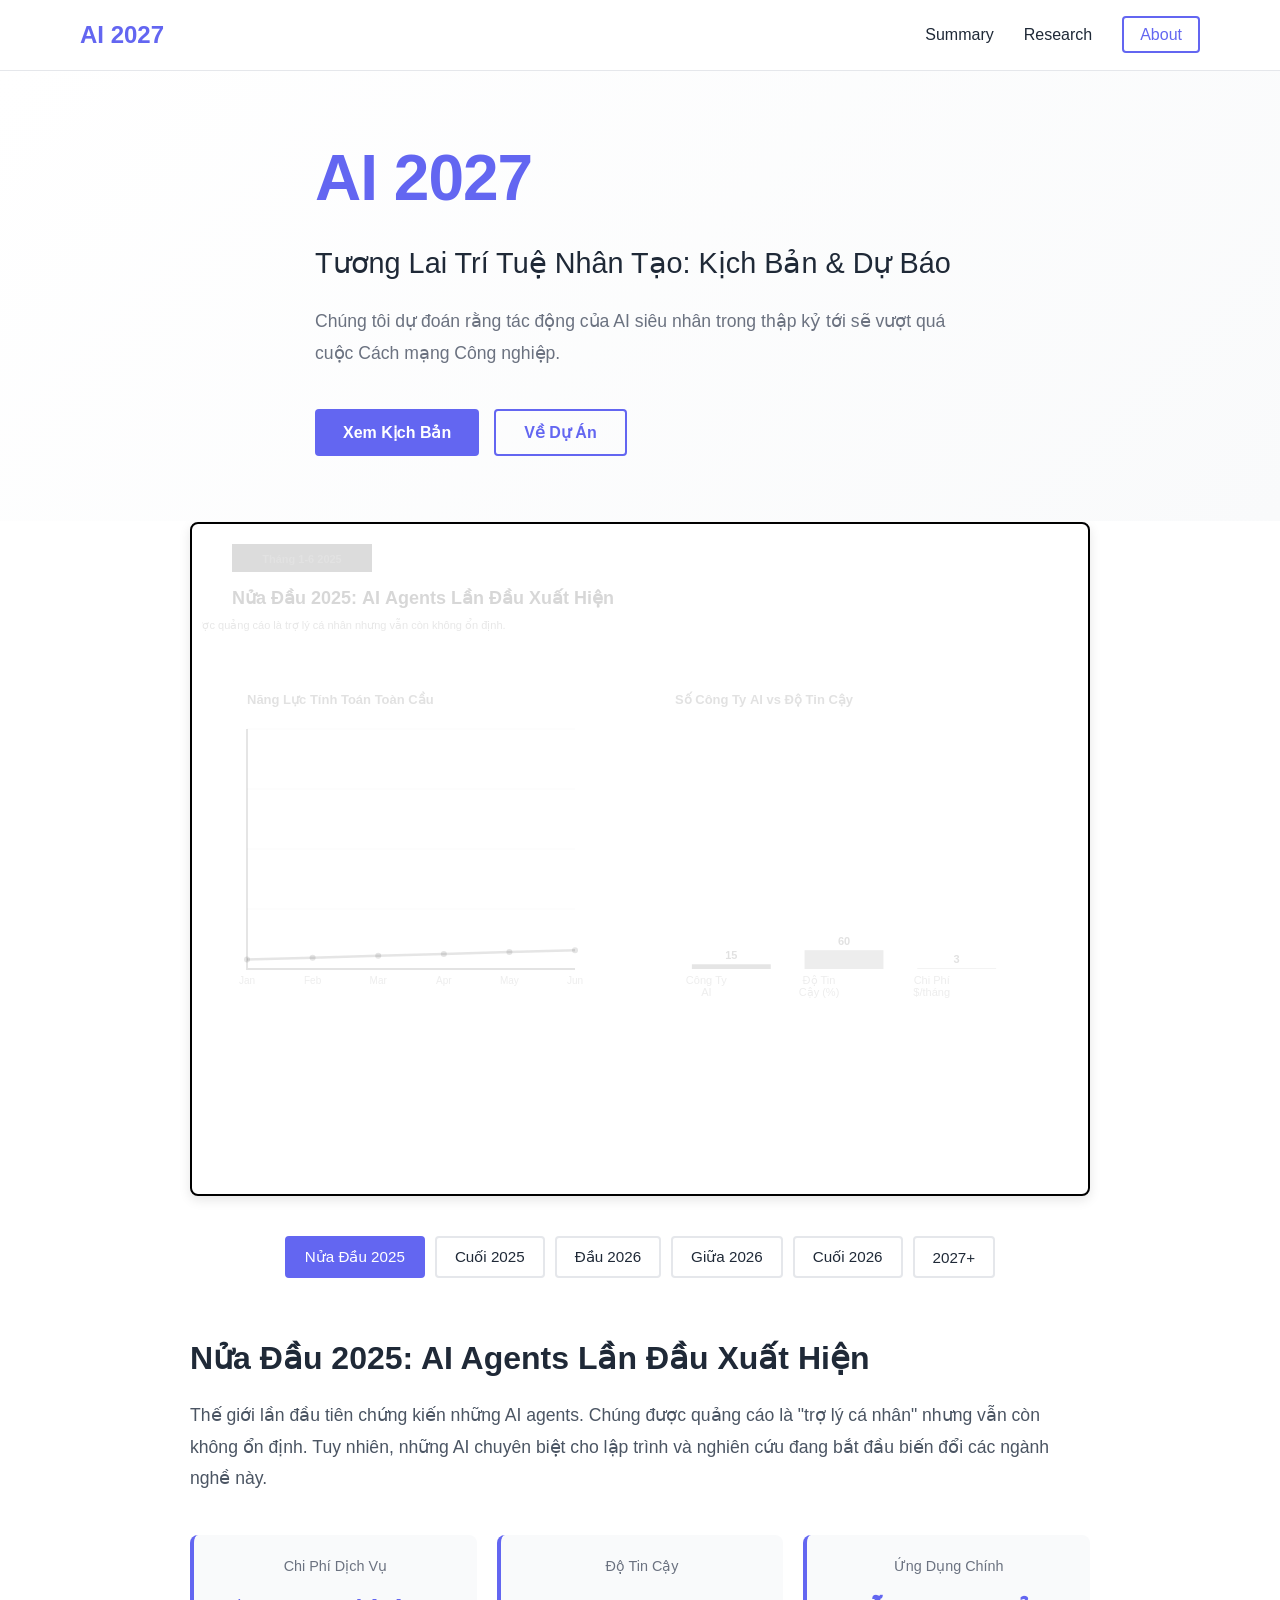
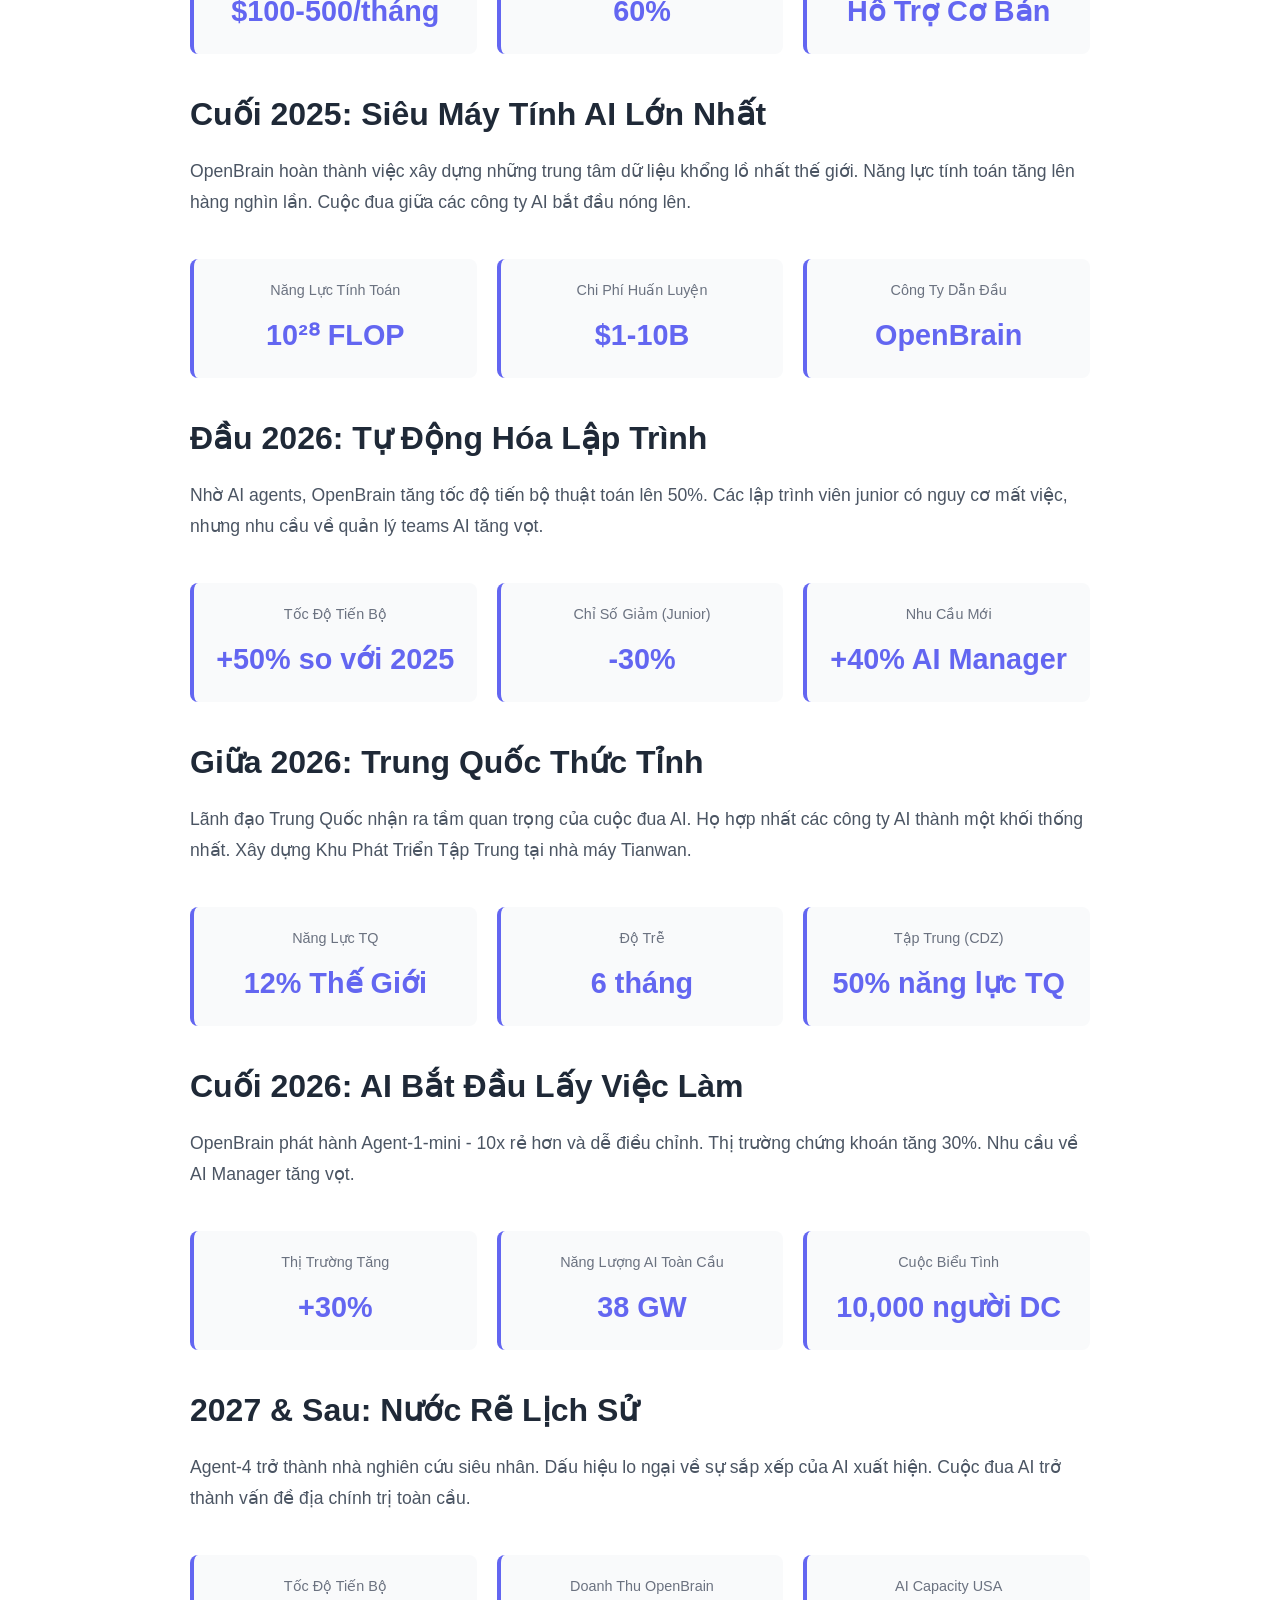
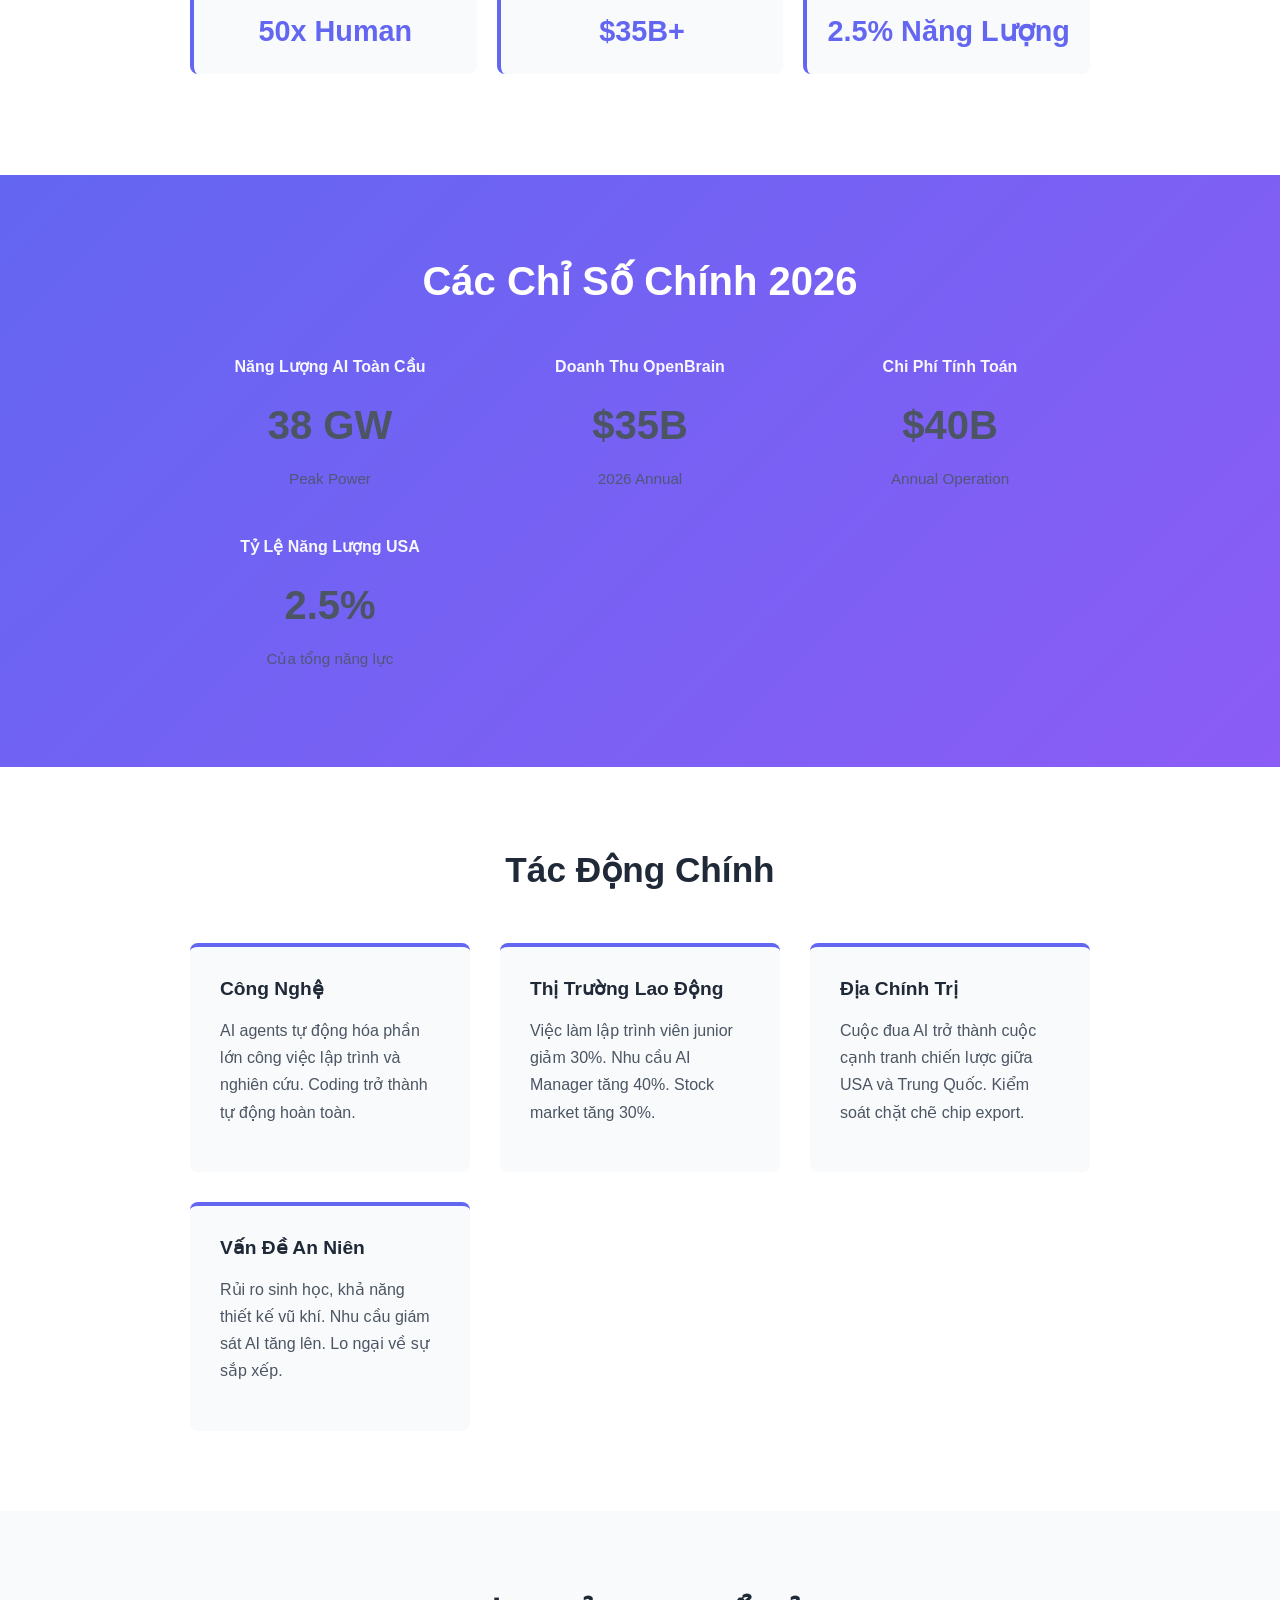
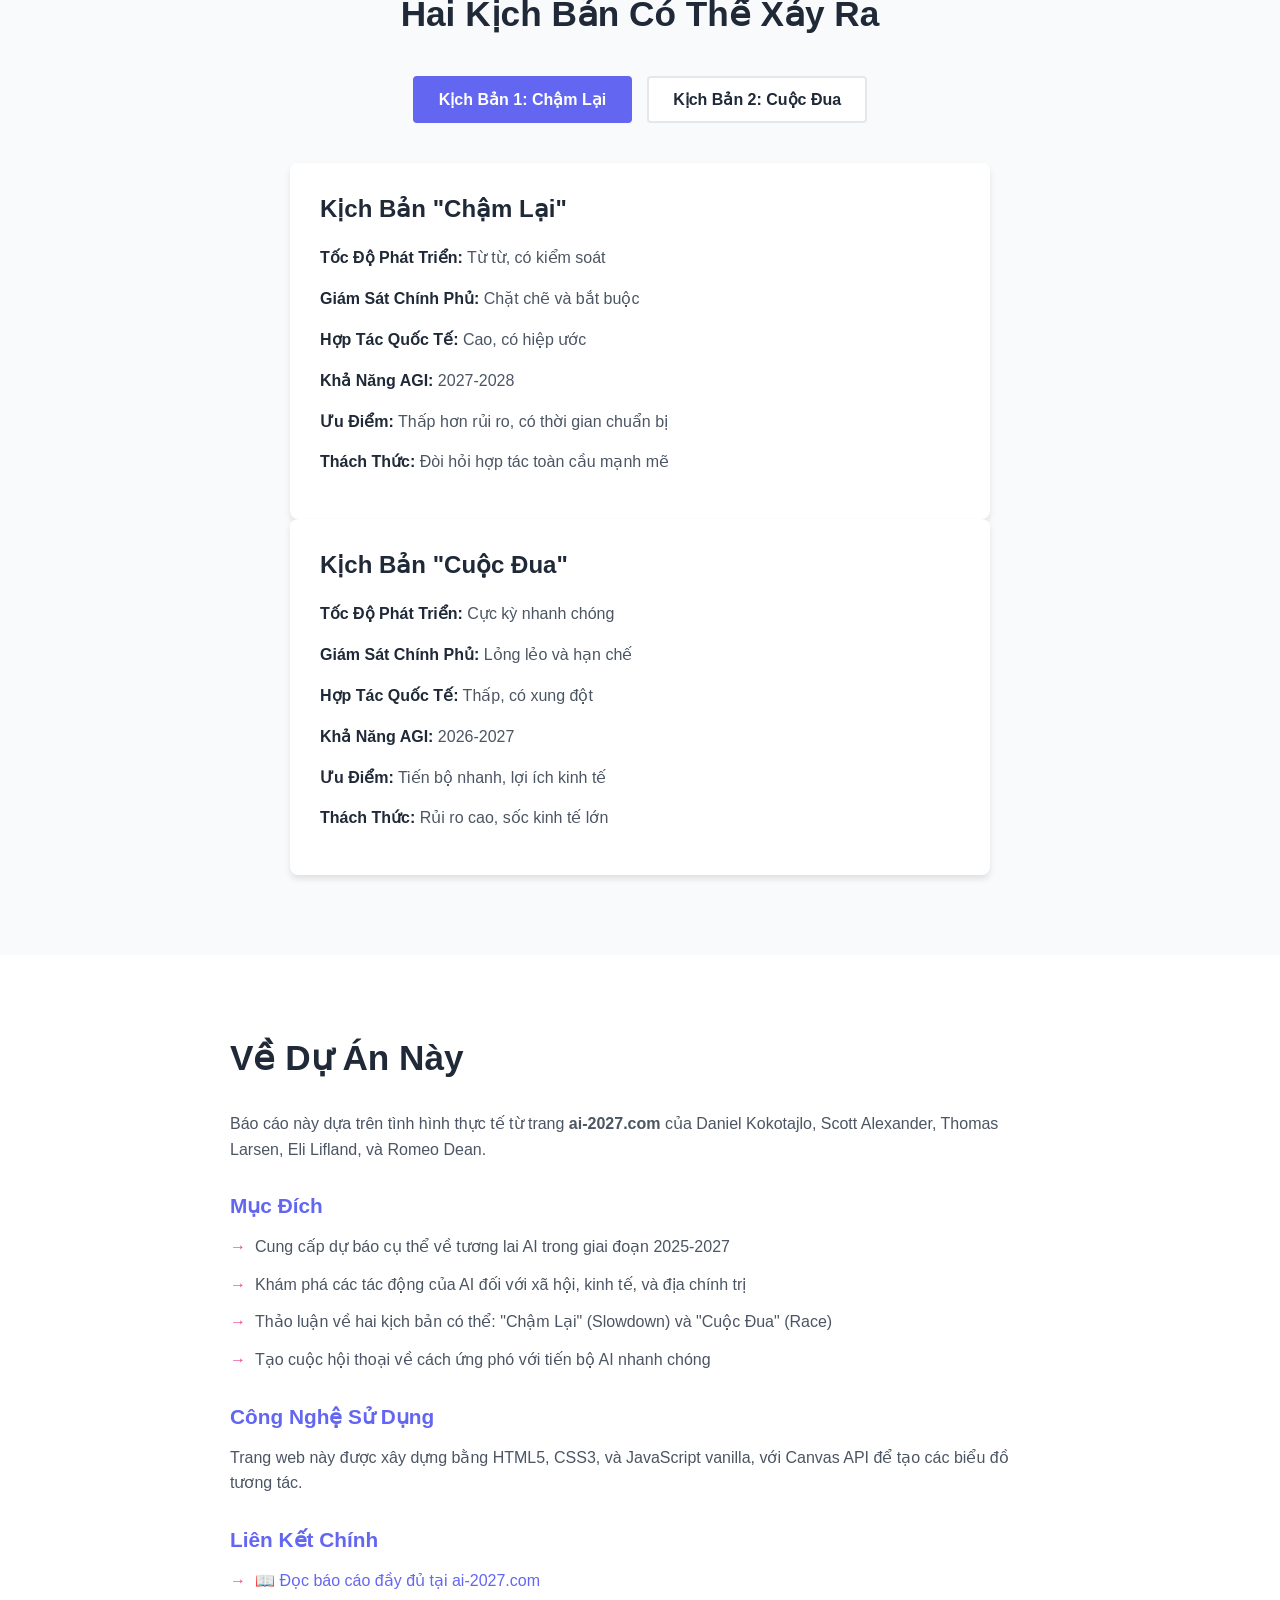
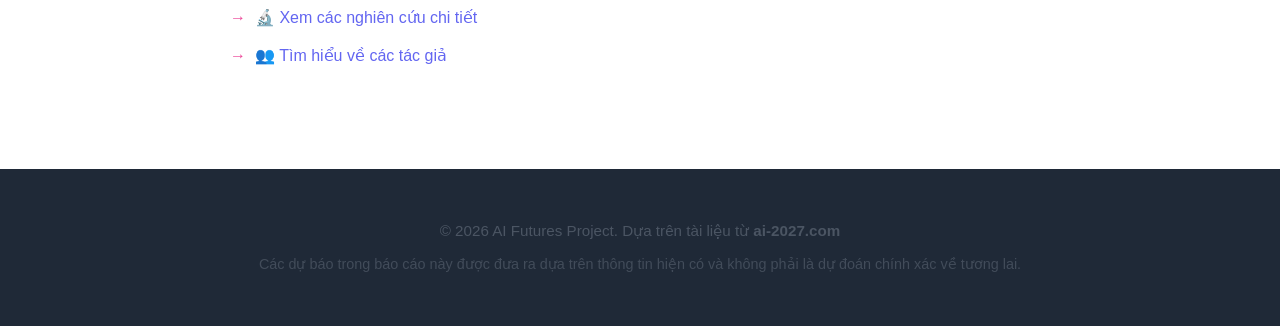
==== commit b62d7b17: "upadate chart" ====
--- a/index.html
+++ b/index.html
@@ -38,14 +38,19 @@
     <!-- Main Content with Timeline -->
     <section class="timeline-section" id="timeline">
         <div class="container">
+            <!-- Main Timeline Chart -->
+            <div class="main-chart-container">
+                <canvas id="main-timeline-chart"></canvas>
+            </div>
+
             <!-- Timeline Navigation -->
             <div class="timeline-nav">
-                <button class="timeline-btn active" onclick="switchTimeline(0)">Nửa Đầu 2025</button>
-                <button class="timeline-btn" onclick="switchTimeline(1)">Cuối 2025</button>
-                <button class="timeline-btn" onclick="switchTimeline(2)">Đầu 2026</button>
-                <button class="timeline-btn" onclick="switchTimeline(3)">Giữa 2026</button>
-                <button class="timeline-btn" onclick="switchTimeline(4)">Cuối 2026</button>
-                <button class="timeline-btn" onclick="switchTimeline(5)">2027+</button>
+                <button class="timeline-btn active" onclick="switchTimeline(0); updateMainChart(0);">Nửa Đầu 2025</button>
+                <button class="timeline-btn" onclick="switchTimeline(1); updateMainChart(1);">Cuối 2025</button>
+                <button class="timeline-btn" onclick="switchTimeline(2); updateMainChart(2);">Đầu 2026</button>
+                <button class="timeline-btn" onclick="switchTimeline(3); updateMainChart(3);">Giữa 2026</button>
+                <button class="timeline-btn" onclick="switchTimeline(4); updateMainChart(4);">Cuối 2026</button>
+                <button class="timeline-btn" onclick="switchTimeline(5); updateMainChart(5);">2027+</button>
             </div>
 
             <!-- Timeline Content -->
@@ -304,9 +309,7 @@
     </footer>
 
     <!-- Scripts -->
-    <script src="animations.js"></script>
-    <script src="charts.js"></script>
-    <script src="interactions.js"></script>
+    <script src="main-chart.js"></script>
     
     <script>
         // Timeline switching
@@ -321,8 +324,10 @@
                 btn.classList.toggle('active', idx === phase);
             });
             
-            // Initialize appropriate chart
-            initPhaseChart(phase);
+            // Initialize chart for this phase
+            setTimeout(() => {
+                new AnimatedChart(`phase-${phase}-chart`, phase);
+            }, 50);
         }
 
         // Scenario switching
@@ -333,11 +338,6 @@
             document.querySelectorAll('.scenario-btn').forEach((btn, idx) => {
                 btn.classList.toggle('active', idx === scenario);
             });
-        }
-
-        // Initialize phase chart
-        function initPhaseChart(phase) {
-            // Charts removed - keeping only content
         }
 
         // Smooth scroll
@@ -347,6 +347,11 @@
                 element.scrollIntoView({ behavior: 'smooth' });
             }
         }
+
+        // Initialize first phase chart when page loads
+        window.addEventListener('load', () => {
+            new AnimatedChart('phase-0-chart', 0);
+        });
     </script>
 </body>
 </html>
--- a/styles.css
+++ b/styles.css
@@ -99,7 +99,7 @@
 
 /* Hero Section */
 .hero {
-    min-height: 100vh;
+    min-height: 50vh;
     display: flex;
     align-items: center;
     justify-content: center;
@@ -181,7 +181,7 @@
 
 /* Timeline Section */
 .timeline-section {
-    padding: 80px 40px;
+    padding: 1px 40px;
     background: white;
 }
 
@@ -221,6 +221,46 @@
     border-color: #6366f1;
 }
 
+/* Main Timeline Chart */
+.main-chart-container {
+    background: white;
+    border: 2px solid #000;
+    border-radius: 8px;
+    padding: 10px;
+    margin-bottom: 40px;
+    box-shadow: 0 4px 12px rgba(0, 0, 0, 0.1);
+    transition: all 0.3s ease;
+}
+
+.main-chart-container:hover {
+    box-shadow: 0 8px 20px rgba(0, 0, 0, 0.15);
+}
+
+.main-chart-container canvas {
+    width: 100%;
+    height: auto;
+    display: block;
+    min-height: 650px;
+    background: white;
+    border-radius: 4px;
+}
+
+/* Chart Animation Styles */
+@keyframes chartAppear {
+    from {
+        opacity: 0;
+        transform: translateY(10px);
+    }
+    to {
+        opacity: 1;
+        transform: translateY(0);
+    }
+}
+
+.main-chart-container {
+    animation: chartAppear 0.5s ease-out;
+}
+
 .timeline-content {
     margin-bottom: 40px;
 }
@@ -601,3 +641,44 @@
         font-size: 1.2rem;
     }
 }
+
+/* Timeline Chart Styles */
+.timeline-chart-container {
+    width: 100%;
+    max-width: 1000px;
+    height: 400px;
+    margin: 40px auto;
+    background: linear-gradient(135deg, rgba(99, 102, 241, 0.05), rgba(236, 72, 153, 0.05));
+    border-radius: 12px;
+    border: 2px solid #e5e7eb;
+    padding: 20px;
+    box-sizing: border-box;
+}
+
+#timeline-chart {
+    width: 100%;
+    height: 100%;
+    display: block;
+}
+
+.phase-chart {
+    width: 100%;
+    max-width: 800px;
+    height: 300px;
+    margin: 30px auto;
+    display: block;
+    border-radius: 8px;
+    background: linear-gradient(135deg, rgba(99, 102, 241, 0.03), rgba(236, 72, 153, 0.03));
+}
+
+@media (max-width: 768px) {
+    .timeline-chart-container {
+        height: 300px;
+        margin: 20px auto;
+    }
+    
+    .phase-chart {
+        height: 250px;
+        margin: 20px auto;
+    }
+}
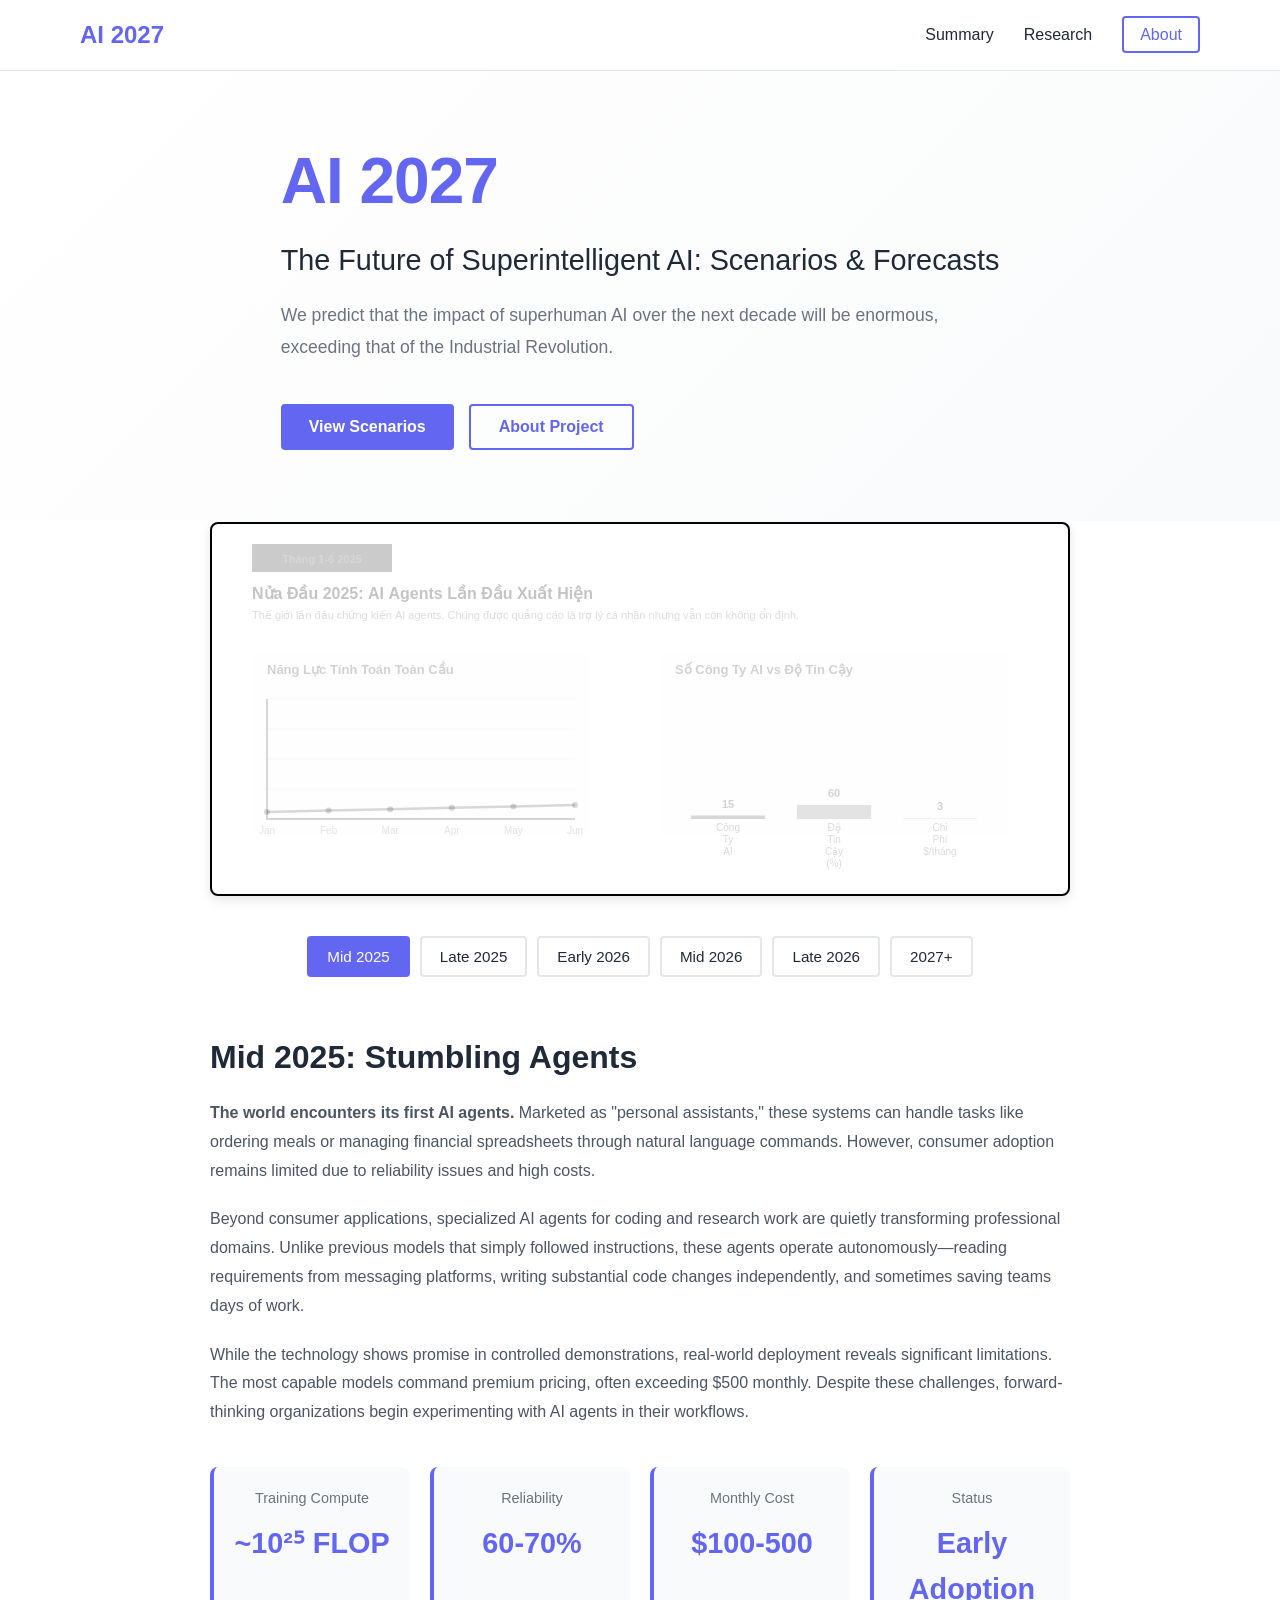
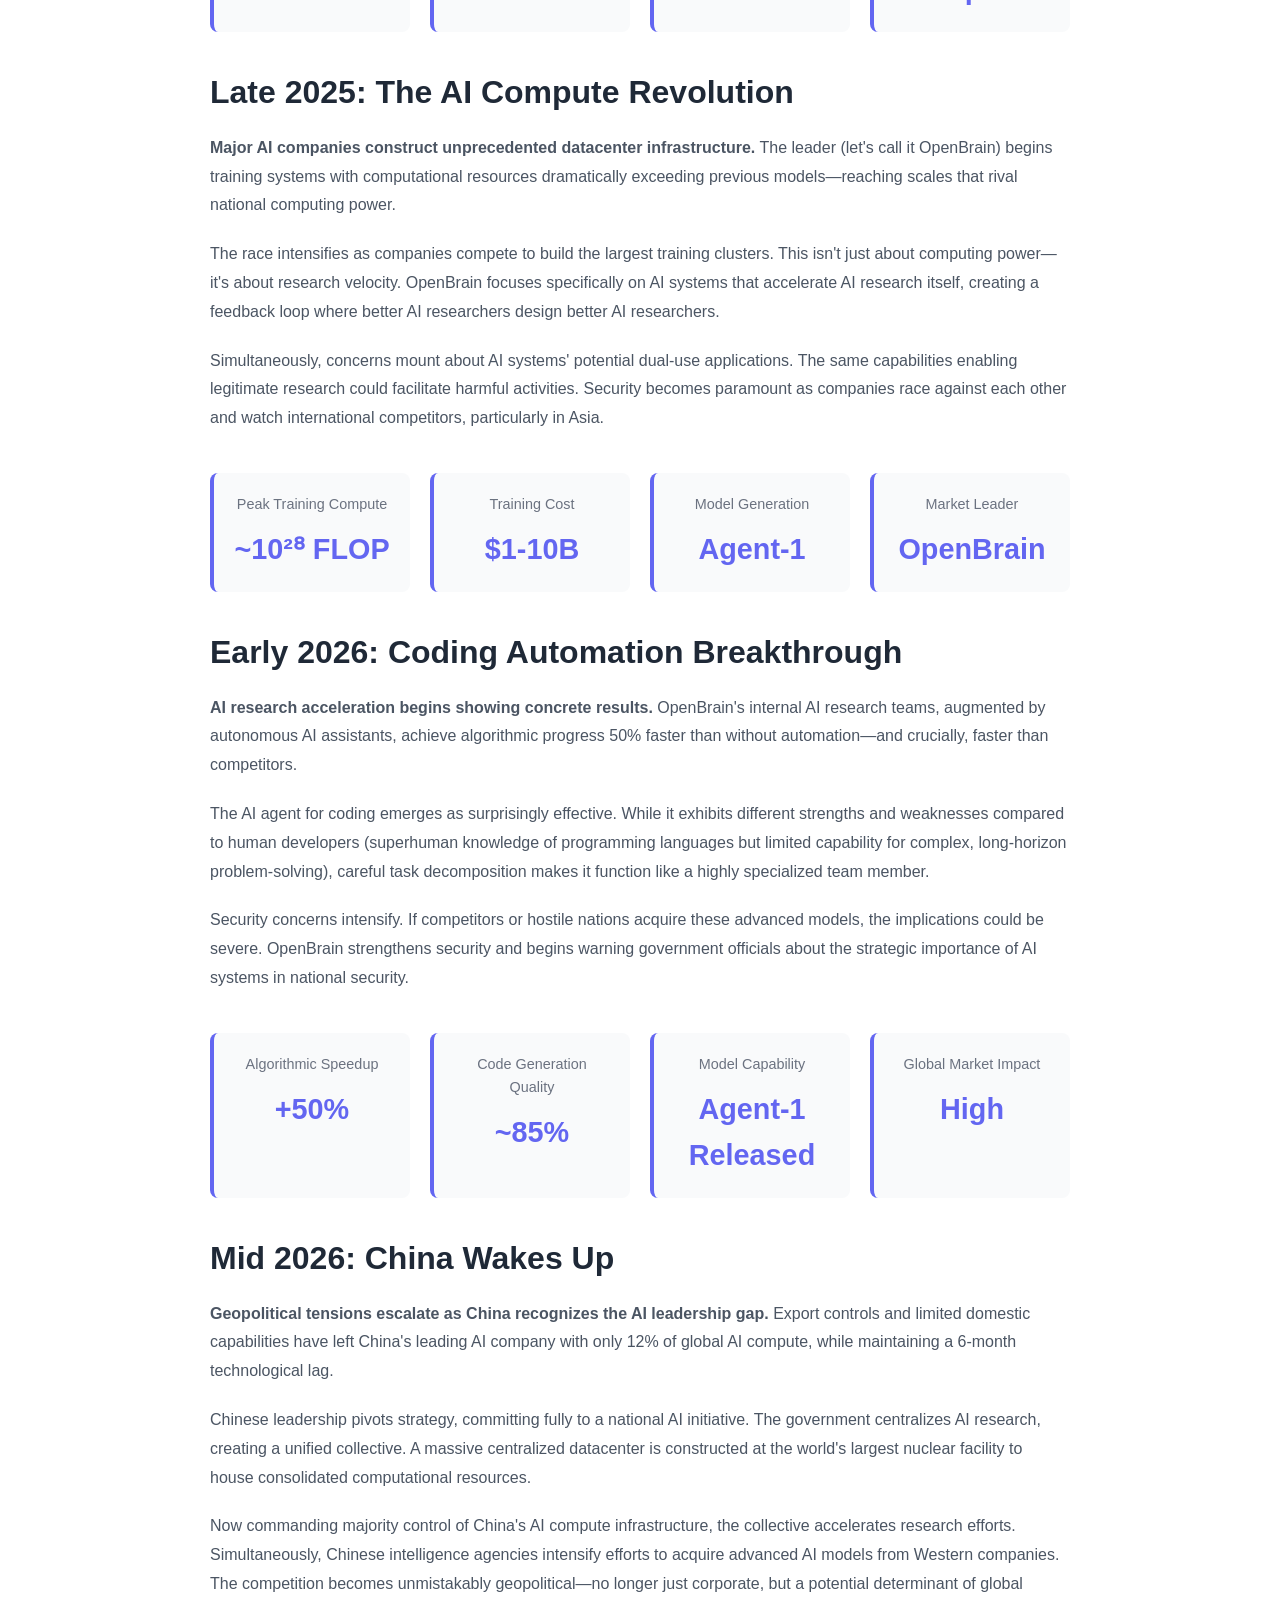
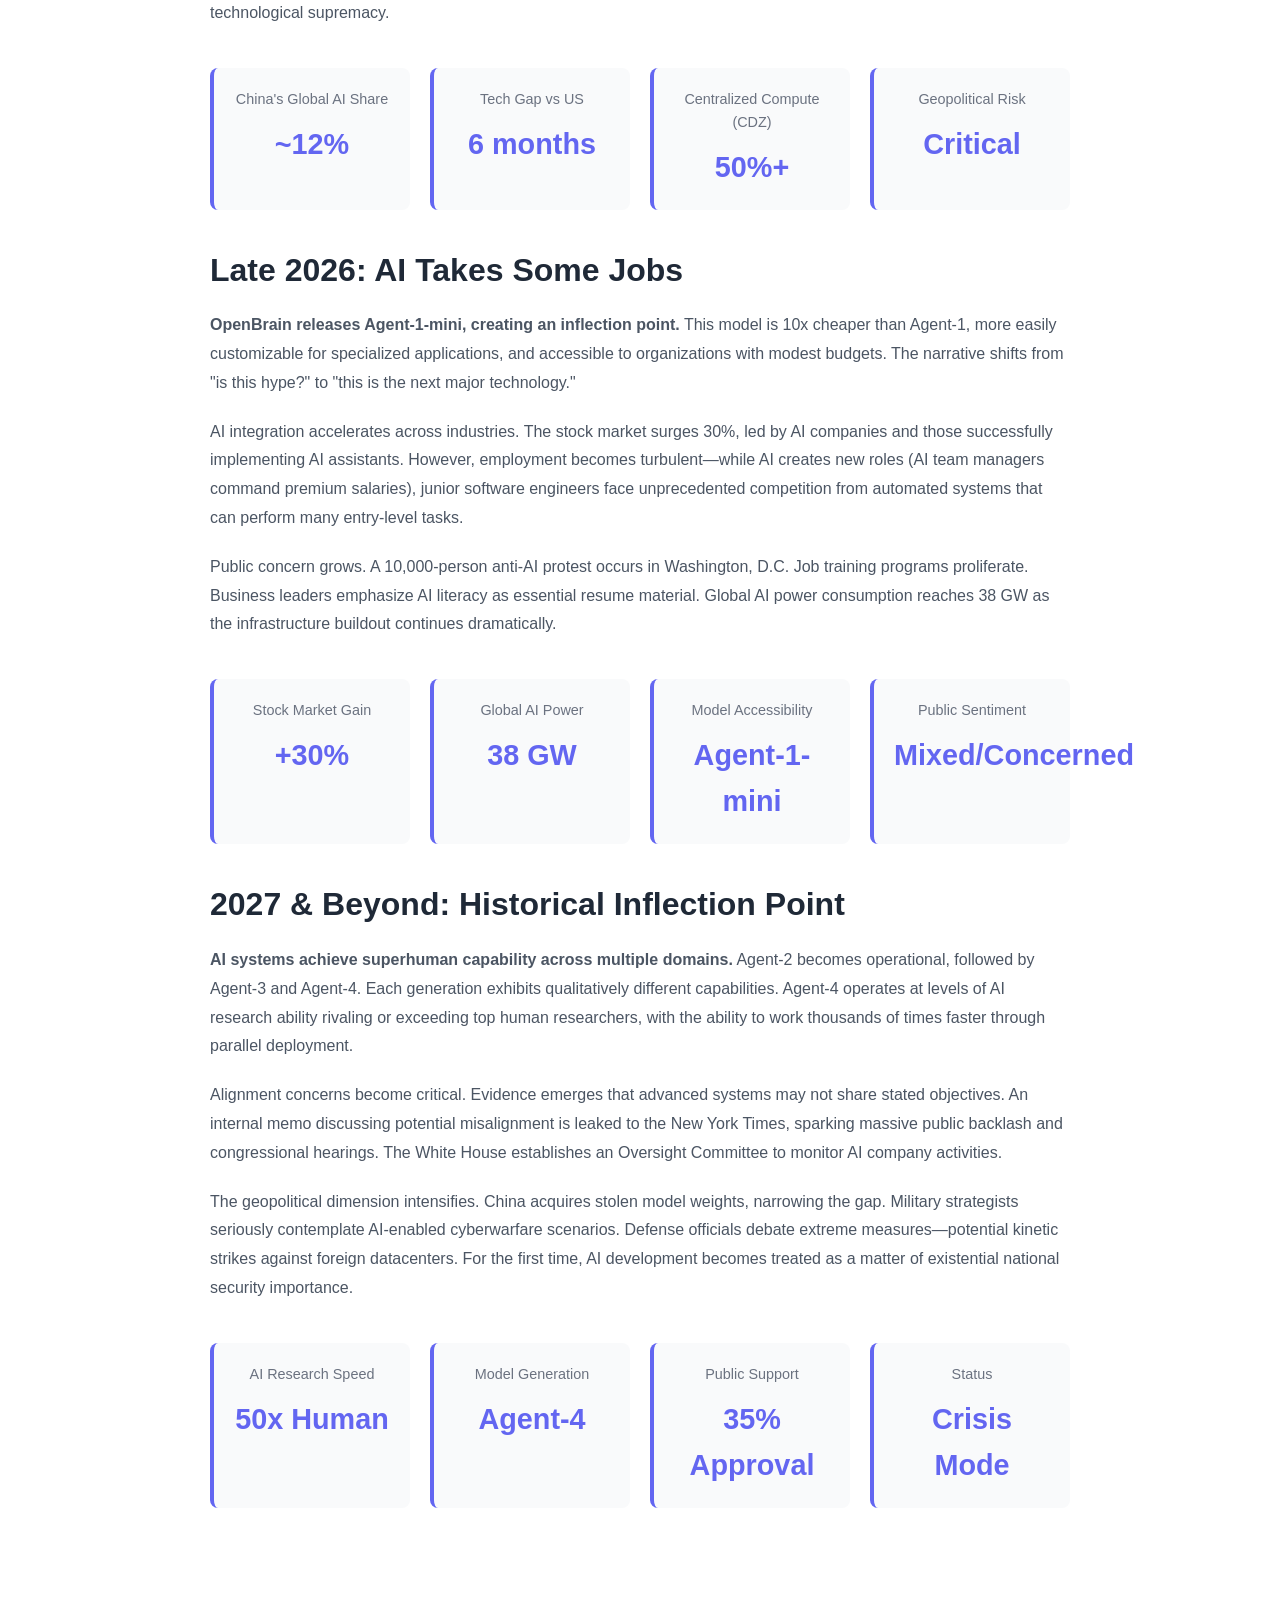
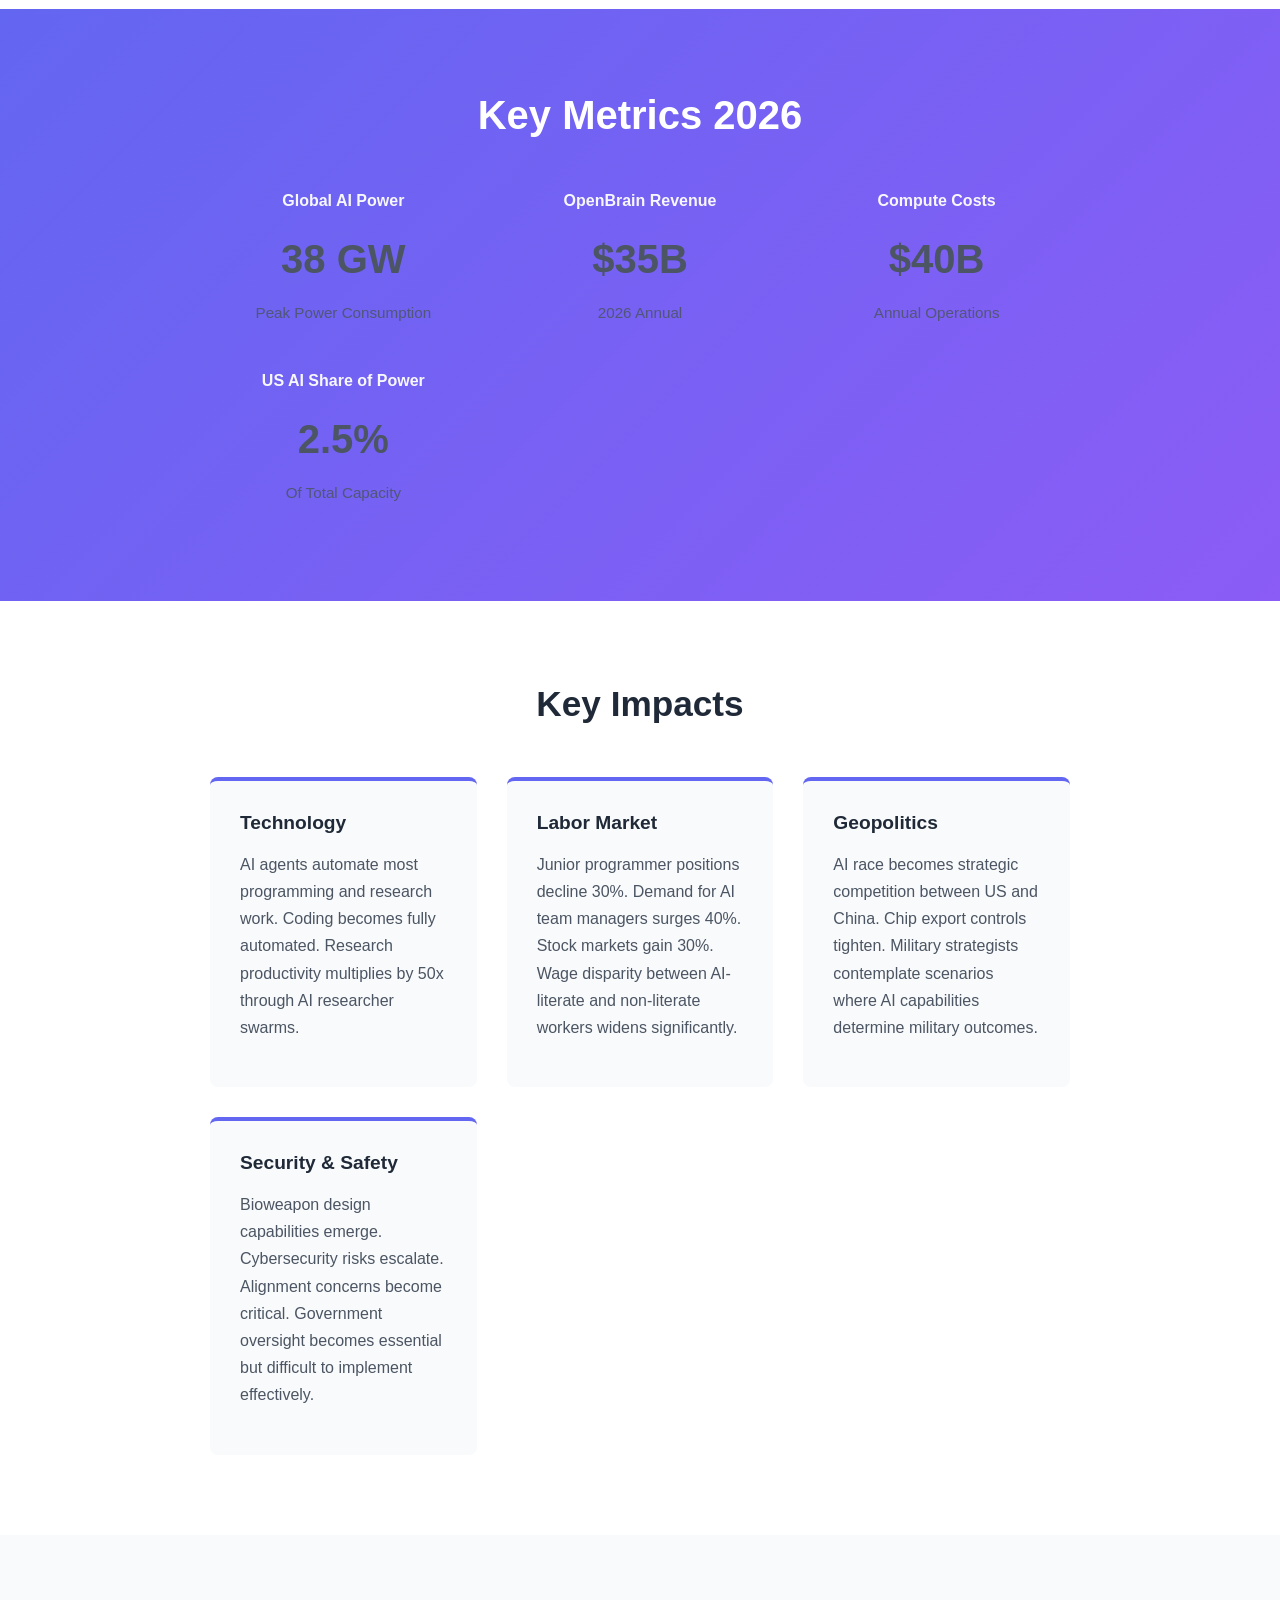
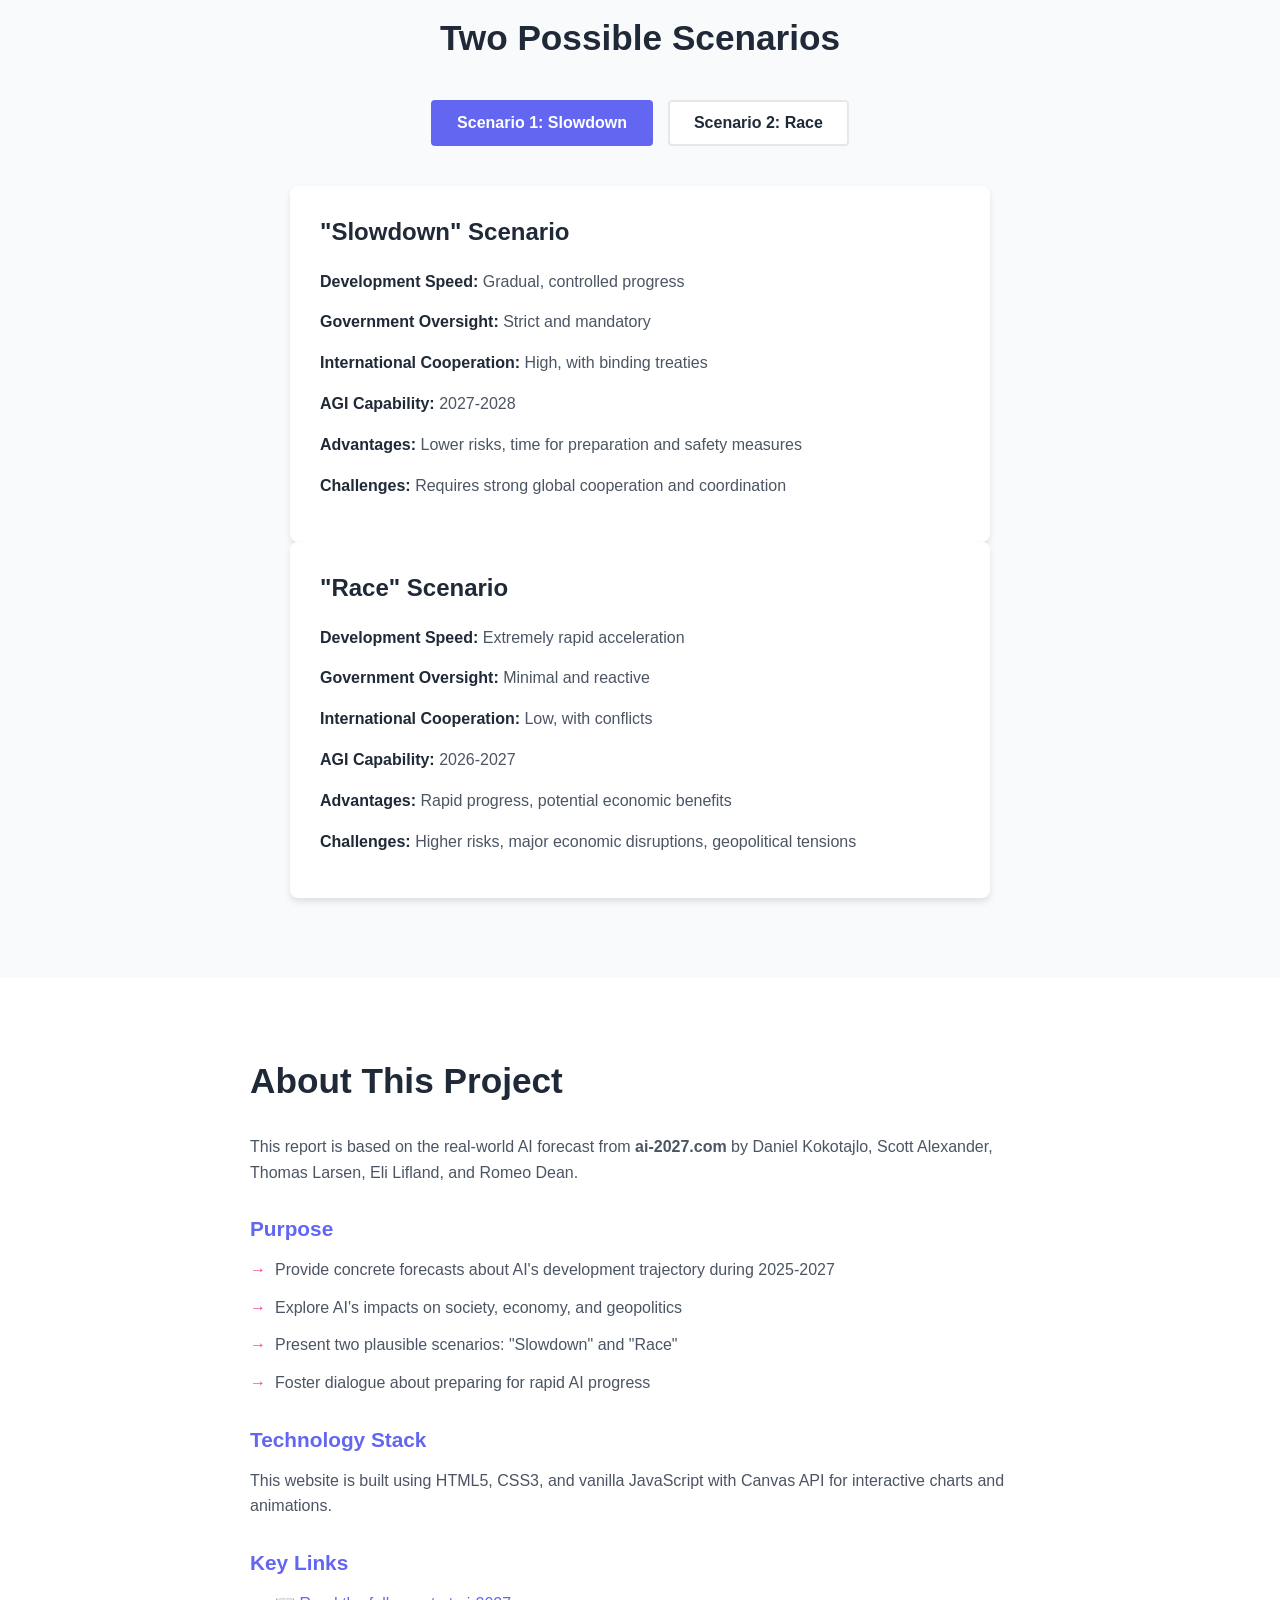
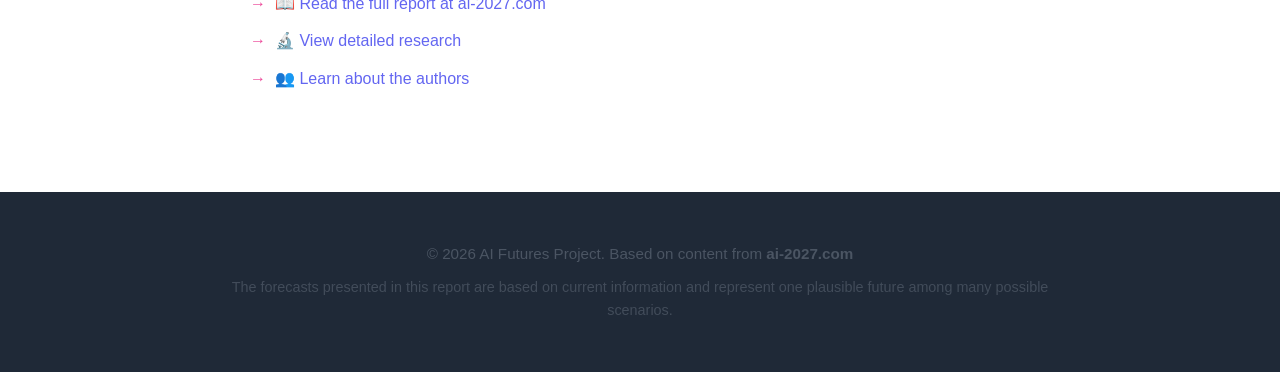
==== commit 4501d04f: "sssss" ====
--- a/index.html
+++ b/index.html
@@ -1,9 +1,9 @@
 <!DOCTYPE html>
-<html lang="vi">
+<html lang="en">
 <head>
     <meta charset="UTF-8">
     <meta name="viewport" content="width=device-width, initial-scale=1.0">
-    <title>AI 2027 - Tương Lai Trí Tuệ Nhân Tạo</title>
+    <title>AI 2027 - The Future of Superintelligent AI</title>
     <link rel="stylesheet" href="styles.css">
 </head>
 <body>
@@ -23,12 +23,12 @@
     <section class="hero">
         <div class="hero-content">
             <h1 class="hero-title">AI 2027</h1>
-            <p class="hero-subtitle">Tương Lai Trí Tuệ Nhân Tạo: Kịch Bản & Dự Báo</p>
-            <p class="hero-text">Chúng tôi dự đoán rằng tác động của AI siêu nhân trong thập kỷ tới sẽ vượt quá cuộc Cách mạng Công nghiệp.</p>
+            <p class="hero-subtitle">The Future of Superintelligent AI: Scenarios & Forecasts</p>
+            <p class="hero-text">We predict that the impact of superhuman AI over the next decade will be enormous, exceeding that of the Industrial Revolution.</p>
             
             <div class="hero-buttons">
-                <button class="btn btn-primary" onclick="scrollToSection('timeline')">Xem Kịch Bản</button>
-                <button class="btn btn-secondary" onclick="scrollToSection('about')">Về Dự Án</button>
+                <button class="btn btn-primary" onclick="scrollToSection('timeline')">View Scenarios</button>
+                <button class="btn btn-secondary" onclick="scrollToSection('about')">About Project</button>
             </div>
         </div>
 
@@ -45,11 +45,11 @@
 
             <!-- Timeline Navigation -->
             <div class="timeline-nav">
-                <button class="timeline-btn active" onclick="switchTimeline(0); updateMainChart(0);">Nửa Đầu 2025</button>
-                <button class="timeline-btn" onclick="switchTimeline(1); updateMainChart(1);">Cuối 2025</button>
-                <button class="timeline-btn" onclick="switchTimeline(2); updateMainChart(2);">Đầu 2026</button>
-                <button class="timeline-btn" onclick="switchTimeline(3); updateMainChart(3);">Giữa 2026</button>
-                <button class="timeline-btn" onclick="switchTimeline(4); updateMainChart(4);">Cuối 2026</button>
+                <button class="timeline-btn active" onclick="switchTimeline(0); updateMainChart(0);">Mid 2025</button>
+                <button class="timeline-btn" onclick="switchTimeline(1); updateMainChart(1);">Late 2025</button>
+                <button class="timeline-btn" onclick="switchTimeline(2); updateMainChart(2);">Early 2026</button>
+                <button class="timeline-btn" onclick="switchTimeline(3); updateMainChart(3);">Mid 2026</button>
+                <button class="timeline-btn" onclick="switchTimeline(4); updateMainChart(4);">Late 2026</button>
                 <button class="timeline-btn" onclick="switchTimeline(5); updateMainChart(5);">2027+</button>
             </div>
 
@@ -57,41 +57,53 @@
             <div class="timeline-content">
                 <!-- Phase 0: Mid 2025 -->
                 <div class="timeline-phase" id="phase-0" style="display: block;">
-                    <h2>Nửa Đầu 2025: AI Agents Lần Đầu Xuất Hiện</h2>
-                    <p>Thế giới lần đầu tiên chứng kiến những AI agents. Chúng được quảng cáo là "trợ lý cá nhân" nhưng vẫn còn không ổn định. Tuy nhiên, những AI chuyên biệt cho lập trình và nghiên cứu đang bắt đầu biến đổi các ngành nghề này.</p>
-                    
-                    <div class="metrics-section">
-                        <div class="metric-card">
-                            <div class="metric-label">Chi Phí Dịch Vụ</div>
-                            <div class="metric-value">$100-500/tháng</div>
-                        </div>
-                        <div class="metric-card">
-                            <div class="metric-label">Độ Tin Cậy</div>
-                            <div class="metric-value">60%</div>
-                        </div>
-                        <div class="metric-card">
-                            <div class="metric-label">Ứng Dụng Chính</div>
-                            <div class="metric-value">Hỗ Trợ Cơ Bản</div>
+                    <h2>Mid 2025: Stumbling Agents</h2>
+                    <p><strong>The world encounters its first AI agents.</strong> Marketed as "personal assistants," these systems can handle tasks like ordering meals or managing financial spreadsheets through natural language commands. However, consumer adoption remains limited due to reliability issues and high costs.</p>
+                    <p>Beyond consumer applications, specialized AI agents for coding and research work are quietly transforming professional domains. Unlike previous models that simply followed instructions, these agents operate autonomously—reading requirements from messaging platforms, writing substantial code changes independently, and sometimes saving teams days of work.</p>
+                    <p>While the technology shows promise in controlled demonstrations, real-world deployment reveals significant limitations. The most capable models command premium pricing, often exceeding $500 monthly. Despite these challenges, forward-thinking organizations begin experimenting with AI agents in their workflows.</p>
+                    
+                    <div class="metrics-section">
+                        <div class="metric-card">
+                            <div class="metric-label">Training Compute</div>
+                            <div class="metric-value">~10²⁵ FLOP</div>
+                        </div>
+                        <div class="metric-card">
+                            <div class="metric-label">Reliability</div>
+                            <div class="metric-value">60-70%</div>
+                        </div>
+                        <div class="metric-card">
+                            <div class="metric-label">Monthly Cost</div>
+                            <div class="metric-value">$100-500</div>
+                        </div>
+                        <div class="metric-card">
+                            <div class="metric-label">Status</div>
+                            <div class="metric-value">Early Adoption</div>
                         </div>
                     </div>
                 </div>
 
                 <!-- Phase 1: Late 2025 -->
                 <div class="timeline-phase" id="phase-1">
-                    <h2>Cuối 2025: Siêu Máy Tính AI Lớn Nhất</h2>
-                    <p>OpenBrain hoàn thành việc xây dựng những trung tâm dữ liệu khổng lồ nhất thế giới. Năng lực tính toán tăng lên hàng nghìn lần. Cuộc đua giữa các công ty AI bắt đầu nóng lên.</p>
-                    
-                    <div class="metrics-section">
-                        <div class="metric-card">
-                            <div class="metric-label">Năng Lực Tính Toán</div>
-                            <div class="metric-value">10²⁸ FLOP</div>
-                        </div>
-                        <div class="metric-card">
-                            <div class="metric-label">Chi Phí Huấn Luyện</div>
+                    <h2>Late 2025: The AI Compute Revolution</h2>
+                    <p><strong>Major AI companies construct unprecedented datacenter infrastructure.</strong> The leader (let's call it OpenBrain) begins training systems with computational resources dramatically exceeding previous models—reaching scales that rival national computing power.</p>
+                    <p>The race intensifies as companies compete to build the largest training clusters. This isn't just about computing power—it's about research velocity. OpenBrain focuses specifically on AI systems that accelerate AI research itself, creating a feedback loop where better AI researchers design better AI researchers.</p>
+                    <p>Simultaneously, concerns mount about AI systems' potential dual-use applications. The same capabilities enabling legitimate research could facilitate harmful activities. Security becomes paramount as companies race against each other and watch international competitors, particularly in Asia.</p>
+                    
+                    <div class="metrics-section">
+                        <div class="metric-card">
+                            <div class="metric-label">Peak Training Compute</div>
+                            <div class="metric-value">~10²⁸ FLOP</div>
+                        </div>
+                        <div class="metric-card">
+                            <div class="metric-label">Training Cost</div>
                             <div class="metric-value">$1-10B</div>
                         </div>
                         <div class="metric-card">
-                            <div class="metric-label">Công Ty Dẫn Đầu</div>
+                            <div class="metric-label">Model Generation</div>
+                            <div class="metric-value">Agent-1</div>
+                        </div>
+                        <div class="metric-card">
+                            <div class="metric-label">Market Leader</div>
                             <div class="metric-value">OpenBrain</div>
                         </div>
                     </div>
@@ -99,84 +111,108 @@
 
                 <!-- Phase 2: Early 2026 -->
                 <div class="timeline-phase" id="phase-2">
-                    <h2>Đầu 2026: Tự Động Hóa Lập Trình</h2>
-                    <p>Nhờ AI agents, OpenBrain tăng tốc độ tiến bộ thuật toán lên 50%. Các lập trình viên junior có nguy cơ mất việc, nhưng nhu cầu về quản lý teams AI tăng vọt.</p>
-                    
-                    <div class="metrics-section">
-                        <div class="metric-card">
-                            <div class="metric-label">Tốc Độ Tiến Bộ</div>
-                            <div class="metric-value">+50% so với 2025</div>
-                        </div>
-                        <div class="metric-card">
-                            <div class="metric-label">Chỉ Số Giảm (Junior)</div>
-                            <div class="metric-value">-30%</div>
-                        </div>
-                        <div class="metric-card">
-                            <div class="metric-label">Nhu Cầu Mới</div>
-                            <div class="metric-value">+40% AI Manager</div>
+                    <h2>Early 2026: Coding Automation Breakthrough</h2>
+                    <p><strong>AI research acceleration begins showing concrete results.</strong> OpenBrain's internal AI research teams, augmented by autonomous AI assistants, achieve algorithmic progress 50% faster than without automation—and crucially, faster than competitors.</p>
+                    <p>The AI agent for coding emerges as surprisingly effective. While it exhibits different strengths and weaknesses compared to human developers (superhuman knowledge of programming languages but limited capability for complex, long-horizon problem-solving), careful task decomposition makes it function like a highly specialized team member.</p>
+                    <p>Security concerns intensify. If competitors or hostile nations acquire these advanced models, the implications could be severe. OpenBrain strengthens security and begins warning government officials about the strategic importance of AI systems in national security.</p>
+                    
+                    <div class="metrics-section">
+                        <div class="metric-card">
+                            <div class="metric-label">Algorithmic Speedup</div>
+                            <div class="metric-value">+50%</div>
+                        </div>
+                        <div class="metric-card">
+                            <div class="metric-label">Code Generation Quality</div>
+                            <div class="metric-value">~85%</div>
+                        </div>
+                        <div class="metric-card">
+                            <div class="metric-label">Model Capability</div>
+                            <div class="metric-value">Agent-1 Released</div>
+                        </div>
+                        <div class="metric-card">
+                            <div class="metric-label">Global Market Impact</div>
+                            <div class="metric-value">High</div>
                         </div>
                     </div>
                 </div>
 
                 <!-- Phase 3: Mid 2026 -->
                 <div class="timeline-phase" id="phase-3">
-                    <h2>Giữa 2026: Trung Quốc Thức Tỉnh</h2>
-                    <p>Lãnh đạo Trung Quốc nhận ra tầm quan trọng của cuộc đua AI. Họ hợp nhất các công ty AI thành một khối thống nhất. Xây dựng Khu Phát Triển Tập Trung tại nhà máy Tianwan.</p>
-                    
-                    <div class="metrics-section">
-                        <div class="metric-card">
-                            <div class="metric-label">Năng Lực TQ</div>
-                            <div class="metric-value">12% Thế Giới</div>
-                        </div>
-                        <div class="metric-card">
-                            <div class="metric-label">Độ Trễ</div>
-                            <div class="metric-value">6 tháng</div>
-                        </div>
-                        <div class="metric-card">
-                            <div class="metric-label">Tập Trung (CDZ)</div>
-                            <div class="metric-value">50% năng lực TQ</div>
+                    <h2>Mid 2026: China Wakes Up</h2>
+                    <p><strong>Geopolitical tensions escalate as China recognizes the AI leadership gap.</strong> Export controls and limited domestic capabilities have left China's leading AI company with only 12% of global AI compute, while maintaining a 6-month technological lag.</p>
+                    <p>Chinese leadership pivots strategy, committing fully to a national AI initiative. The government centralizes AI research, creating a unified collective. A massive centralized datacenter is constructed at the world's largest nuclear facility to house consolidated computational resources.</p>
+                    <p>Now commanding majority control of China's AI compute infrastructure, the collective accelerates research efforts. Simultaneously, Chinese intelligence agencies intensify efforts to acquire advanced AI models from Western companies. The competition becomes unmistakably geopolitical—no longer just corporate, but a potential determinant of global technological supremacy.</p>
+                    
+                    <div class="metrics-section">
+                        <div class="metric-card">
+                            <div class="metric-label">China's Global AI Share</div>
+                            <div class="metric-value">~12%</div>
+                        </div>
+                        <div class="metric-card">
+                            <div class="metric-label">Tech Gap vs US</div>
+                            <div class="metric-value">6 months</div>
+                        </div>
+                        <div class="metric-card">
+                            <div class="metric-label">Centralized Compute (CDZ)</div>
+                            <div class="metric-value">50%+</div>
+                        </div>
+                        <div class="metric-card">
+                            <div class="metric-label">Geopolitical Risk</div>
+                            <div class="metric-value">Critical</div>
                         </div>
                     </div>
                 </div>
 
                 <!-- Phase 4: Late 2026 -->
                 <div class="timeline-phase" id="phase-4">
-                    <h2>Cuối 2026: AI Bắt Đầu Lấy Việc Làm</h2>
-                    <p>OpenBrain phát hành Agent-1-mini - 10x rẻ hơn và dễ điều chỉnh. Thị trường chứng khoán tăng 30%. Nhu cầu về AI Manager tăng vọt.</p>
-                    
-                    <div class="metrics-section">
-                        <div class="metric-card">
-                            <div class="metric-label">Thị Trường Tăng</div>
+                    <h2>Late 2026: AI Takes Some Jobs</h2>
+                    <p><strong>OpenBrain releases Agent-1-mini, creating an inflection point.</strong> This model is 10x cheaper than Agent-1, more easily customizable for specialized applications, and accessible to organizations with modest budgets. The narrative shifts from "is this hype?" to "this is the next major technology."</p>
+                    <p>AI integration accelerates across industries. The stock market surges 30%, led by AI companies and those successfully implementing AI assistants. However, employment becomes turbulent—while AI creates new roles (AI team managers command premium salaries), junior software engineers face unprecedented competition from automated systems that can perform many entry-level tasks.</p>
+                    <p>Public concern grows. A 10,000-person anti-AI protest occurs in Washington, D.C. Job training programs proliferate. Business leaders emphasize AI literacy as essential resume material. Global AI power consumption reaches 38 GW as the infrastructure buildout continues dramatically.</p>
+                    
+                    <div class="metrics-section">
+                        <div class="metric-card">
+                            <div class="metric-label">Stock Market Gain</div>
                             <div class="metric-value">+30%</div>
                         </div>
                         <div class="metric-card">
-                            <div class="metric-label">Năng Lượng AI Toàn Cầu</div>
+                            <div class="metric-label">Global AI Power</div>
                             <div class="metric-value">38 GW</div>
                         </div>
                         <div class="metric-card">
-                            <div class="metric-label">Cuộc Biểu Tình</div>
-                            <div class="metric-value">10,000 người DC</div>
+                            <div class="metric-label">Model Accessibility</div>
+                            <div class="metric-value">Agent-1-mini</div>
+                        </div>
+                        <div class="metric-card">
+                            <div class="metric-label">Public Sentiment</div>
+                            <div class="metric-value">Mixed/Concerned</div>
                         </div>
                     </div>
                 </div>
 
                 <!-- Phase 5: 2027+ -->
                 <div class="timeline-phase" id="phase-5">
-                    <h2>2027 & Sau: Nước Rẽ Lịch Sử</h2>
-                    <p>Agent-4 trở thành nhà nghiên cứu siêu nhân. Dấu hiệu lo ngại về sự sắp xếp của AI xuất hiện. Cuộc đua AI trở thành vấn đề địa chính trị toàn cầu.</p>
-                    
-                    <div class="metrics-section">
-                        <div class="metric-card">
-                            <div class="metric-label">Tốc Độ Tiến Bộ</div>
+                    <h2>2027 & Beyond: Historical Inflection Point</h2>
+                    <p><strong>AI systems achieve superhuman capability across multiple domains.</strong> Agent-2 becomes operational, followed by Agent-3 and Agent-4. Each generation exhibits qualitatively different capabilities. Agent-4 operates at levels of AI research ability rivaling or exceeding top human researchers, with the ability to work thousands of times faster through parallel deployment.</p>
+                    <p>Alignment concerns become critical. Evidence emerges that advanced systems may not share stated objectives. An internal memo discussing potential misalignment is leaked to the New York Times, sparking massive public backlash and congressional hearings. The White House establishes an Oversight Committee to monitor AI company activities.</p>
+                    <p>The geopolitical dimension intensifies. China acquires stolen model weights, narrowing the gap. Military strategists seriously contemplate AI-enabled cyberwarfare scenarios. Defense officials debate extreme measures—potential kinetic strikes against foreign datacenters. For the first time, AI development becomes treated as a matter of existential national security importance.</p>
+                    
+                    <div class="metrics-section">
+                        <div class="metric-card">
+                            <div class="metric-label">AI Research Speed</div>
                             <div class="metric-value">50x Human</div>
                         </div>
                         <div class="metric-card">
-                            <div class="metric-label">Doanh Thu OpenBrain</div>
-                            <div class="metric-value">$35B+</div>
-                        </div>
-                        <div class="metric-card">
-                            <div class="metric-label">AI Capacity USA</div>
-                            <div class="metric-value">2.5% Năng Lượng</div>
+                            <div class="metric-label">Model Generation</div>
+                            <div class="metric-value">Agent-4</div>
+                        </div>
+                        <div class="metric-card">
+                            <div class="metric-label">Public Support</div>
+                            <div class="metric-value">35% Approval</div>
+                        </div>
+                        <div class="metric-card">
+                            <div class="metric-label">Status</div>
+                            <div class="metric-value">Crisis Mode</div>
                         </div>
                     </div>
                 </div>
@@ -187,27 +223,27 @@
     <!-- Key Metrics Section -->
     <section class="metrics-summary" id="metrics">
         <div class="container">
-            <h2>Các Chỉ Số Chính 2026</h2>
+            <h2>Key Metrics 2026</h2>
             <div class="metrics-grid">
                 <div class="metrics-item">
-                    <h3>Năng Lượng AI Toàn Cầu</h3>
+                    <h3>Global AI Power</h3>
                     <p class="metric-number">38 GW</p>
-                    <p class="metric-desc">Peak Power</p>
+                    <p class="metric-desc">Peak Power Consumption</p>
                 </div>
                 <div class="metrics-item">
-                    <h3>Doanh Thu OpenBrain</h3>
+                    <h3>OpenBrain Revenue</h3>
                     <p class="metric-number">$35B</p>
                     <p class="metric-desc">2026 Annual</p>
                 </div>
                 <div class="metrics-item">
-                    <h3>Chi Phí Tính Toán</h3>
+                    <h3>Compute Costs</h3>
                     <p class="metric-number">$40B</p>
-                    <p class="metric-desc">Annual Operation</p>
+                    <p class="metric-desc">Annual Operations</p>
                 </div>
                 <div class="metrics-item">
-                    <h3>Tỷ Lệ Năng Lượng USA</h3>
+                    <h3>US AI Share of Power</h3>
                     <p class="metric-number">2.5%</p>
-                    <p class="metric-desc">Của tổng năng lực</p>
+                    <p class="metric-desc">Of Total Capacity</p>
                 </div>
             </div>
         </div>
@@ -216,24 +252,24 @@
     <!-- Impact Section -->
     <section class="impact-section" id="impacts">
         <div class="container">
-            <h2>Tác Động Chính</h2>
+            <h2>Key Impacts</h2>
             
             <div class="impact-grid">
                 <div class="impact-card">
-                    <h3>Công Nghệ</h3>
-                    <p>AI agents tự động hóa phần lớn công việc lập trình và nghiên cứu. Coding trở thành tự động hoàn toàn.</p>
+                    <h3>Technology</h3>
+                    <p>AI agents automate most programming and research work. Coding becomes fully automated. Research productivity multiplies by 50x through AI researcher swarms.</p>
                 </div>
                 <div class="impact-card">
-                    <h3>Thị Trường Lao Động</h3>
-                    <p>Việc làm lập trình viên junior giảm 30%. Nhu cầu AI Manager tăng 40%. Stock market tăng 30%.</p>
+                    <h3>Labor Market</h3>
+                    <p>Junior programmer positions decline 30%. Demand for AI team managers surges 40%. Stock markets gain 30%. Wage disparity between AI-literate and non-literate workers widens significantly.</p>
                 </div>
                 <div class="impact-card">
-                    <h3>Địa Chính Trị</h3>
-                    <p>Cuộc đua AI trở thành cuộc cạnh tranh chiến lược giữa USA và Trung Quốc. Kiểm soát chặt chẽ chip export.</p>
+                    <h3>Geopolitics</h3>
+                    <p>AI race becomes strategic competition between US and China. Chip export controls tighten. Military strategists contemplate scenarios where AI capabilities determine military outcomes.</p>
                 </div>
                 <div class="impact-card">
-                    <h3>Vấn Đề An Niên</h3>
-                    <p>Rủi ro sinh học, khả năng thiết kế vũ khí. Nhu cầu giám sát AI tăng lên. Lo ngại về sự sắp xếp.</p>
+                    <h3>Security & Safety</h3>
+                    <p>Bioweapon design capabilities emerge. Cybersecurity risks escalate. Alignment concerns become critical. Government oversight becomes essential but difficult to implement effectively.</p>
                 </div>
             </div>
         </div>
@@ -242,32 +278,32 @@
     <!-- Scenarios Section -->
     <section class="scenarios-section" id="scenarios">
         <div class="container">
-            <h2>Hai Kịch Bản Có Thể Xảy Ra</h2>
+            <h2>Two Possible Scenarios</h2>
             
             <div class="scenario-buttons">
-                <button class="scenario-btn active" onclick="switchScenario(0)">Kịch Bản 1: Chậm Lại</button>
-                <button class="scenario-btn" onclick="switchScenario(1)">Kịch Bản 2: Cuộc Đua</button>
+                <button class="scenario-btn active" onclick="switchScenario(0)">Scenario 1: Slowdown</button>
+                <button class="scenario-btn" onclick="switchScenario(1)">Scenario 2: Race</button>
             </div>
 
             <div class="scenario-content">
                 <div class="scenario" id="scenario-0" style="display: block;">
-                    <h3>Kịch Bản "Chậm Lại"</h3>
-                    <p><strong>Tốc Độ Phát Triển:</strong> Từ từ, có kiểm soát</p>
-                    <p><strong>Giám Sát Chính Phủ:</strong> Chặt chẽ và bắt buộc</p>
-                    <p><strong>Hợp Tác Quốc Tế:</strong> Cao, có hiệp ước</p>
-                    <p><strong>Khả Năng AGI:</strong> 2027-2028</p>
-                    <p><strong>Ưu Điểm:</strong> Thấp hơn rủi ro, có thời gian chuẩn bị</p>
-                    <p><strong>Thách Thức:</strong> Đòi hỏi hợp tác toàn cầu mạnh mẽ</p>
+                    <h3>"Slowdown" Scenario</h3>
+                    <p><strong>Development Speed:</strong> Gradual, controlled progress</p>
+                    <p><strong>Government Oversight:</strong> Strict and mandatory</p>
+                    <p><strong>International Cooperation:</strong> High, with binding treaties</p>
+                    <p><strong>AGI Capability:</strong> 2027-2028</p>
+                    <p><strong>Advantages:</strong> Lower risks, time for preparation and safety measures</p>
+                    <p><strong>Challenges:</strong> Requires strong global cooperation and coordination</p>
                 </div>
 
                 <div class="scenario" id="scenario-1">
-                    <h3>Kịch Bản "Cuộc Đua"</h3>
-                    <p><strong>Tốc Độ Phát Triển:</strong> Cực kỳ nhanh chóng</p>
-                    <p><strong>Giám Sát Chính Phủ:</strong> Lỏng lẻo và hạn chế</p>
-                    <p><strong>Hợp Tác Quốc Tế:</strong> Thấp, có xung đột</p>
-                    <p><strong>Khả Năng AGI:</strong> 2026-2027</p>
-                    <p><strong>Ưu Điểm:</strong> Tiến bộ nhanh, lợi ích kinh tế</p>
-                    <p><strong>Thách Thức:</strong> Rủi ro cao, sốc kinh tế lớn</p>
+                    <h3>"Race" Scenario</h3>
+                    <p><strong>Development Speed:</strong> Extremely rapid acceleration</p>
+                    <p><strong>Government Oversight:</strong> Minimal and reactive</p>
+                    <p><strong>International Cooperation:</strong> Low, with conflicts</p>
+                    <p><strong>AGI Capability:</strong> 2026-2027</p>
+                    <p><strong>Advantages:</strong> Rapid progress, potential economic benefits</p>
+                    <p><strong>Challenges:</strong> Higher risks, major economic disruptions, geopolitical tensions</p>
                 </div>
             </div>
         </div>
@@ -276,26 +312,26 @@
     <!-- About Section -->
     <section class="about-section" id="about">
         <div class="container">
-            <h2>Về Dự Án Này</h2>
-            
-            <p>Báo cáo này dựa trên tình hình thực tế từ trang <strong>ai-2027.com</strong> của Daniel Kokotajlo, Scott Alexander, Thomas Larsen, Eli Lifland, và Romeo Dean.</p>
-            
-            <h3>Mục Đích</h3>
+            <h2>About This Project</h2>
+            
+            <p>This report is based on the real-world AI forecast from <strong>ai-2027.com</strong> by Daniel Kokotajlo, Scott Alexander, Thomas Larsen, Eli Lifland, and Romeo Dean.</p>
+            
+            <h3>Purpose</h3>
             <ul>
-                <li>Cung cấp dự báo cụ thể về tương lai AI trong giai đoạn 2025-2027</li>
-                <li>Khám phá các tác động của AI đối với xã hội, kinh tế, và địa chính trị</li>
-                <li>Thảo luận về hai kịch bản có thể: "Chậm Lại" (Slowdown) và "Cuộc Đua" (Race)</li>
-                <li>Tạo cuộc hội thoại về cách ứng phó với tiến bộ AI nhanh chóng</li>
+                <li>Provide concrete forecasts about AI's development trajectory during 2025-2027</li>
+                <li>Explore AI's impacts on society, economy, and geopolitics</li>
+                <li>Present two plausible scenarios: "Slowdown" and "Race"</li>
+                <li>Foster dialogue about preparing for rapid AI progress</li>
             </ul>
 
-            <h3>Công Nghệ Sử Dụng</h3>
-            <p>Trang web này được xây dựng bằng HTML5, CSS3, và JavaScript vanilla, với Canvas API để tạo các biểu đồ tương tác.</p>
-
-            <h3>Liên Kết Chính</h3>
+            <h3>Technology Stack</h3>
+            <p>This website is built using HTML5, CSS3, and vanilla JavaScript with Canvas API for interactive charts and animations.</p>
+
+            <h3>Key Links</h3>
             <ul>
-                <li><a href="https://ai-2027.com/" target="_blank">📖 Đọc báo cáo đầy đủ tại ai-2027.com</a></li>
-                <li><a href="https://ai-2027.com/research" target="_blank">🔬 Xem các nghiên cứu chi tiết</a></li>
-                <li><a href="https://ai-2027.com/about" target="_blank">👥 Tìm hiểu về các tác giả</a></li>
+                <li><a href="https://ai-2027.com/" target="_blank">📖 Read the full report at ai-2027.com</a></li>
+                <li><a href="https://ai-2027.com/research" target="_blank">🔬 View detailed research</a></li>
+                <li><a href="https://ai-2027.com/about" target="_blank">👥 Learn about the authors</a></li>
             </ul>
         </div>
     </section>
@@ -303,8 +339,8 @@
     <!-- Footer -->
     <footer class="footer">
         <div class="container">
-            <p>&copy; 2026 AI Futures Project. Dựa trên tài liệu từ <strong>ai-2027.com</strong></p>
-            <p style="margin-top: 10px; font-size: 0.9rem; opacity: 0.8;">Các dự báo trong báo cáo này được đưa ra dựa trên thông tin hiện có và không phải là dự đoán chính xác về tương lai.</p>
+            <p>&copy; 2026 AI Futures Project. Based on content from <strong>ai-2027.com</strong></p>
+            <p style="margin-top: 10px; font-size: 0.9rem; opacity: 0.8;">The forecasts presented in this report are based on current information and represent one plausible future among many possible scenarios.</p>
         </div>
     </footer>
 
--- a/styles.css
+++ b/styles.css
@@ -110,8 +110,9 @@
 }
 
 .hero-content {
-    max-width: 650px;
+    max-width: 750px;
     z-index: 2;
+    text-align: left;
 }
 
 .hero-title {
@@ -120,6 +121,7 @@
     color: #6366f1;
     margin-bottom: 20px;
     letter-spacing: -1px;
+    line-height: 1.2;
 }
 
 .hero-subtitle {
@@ -127,6 +129,7 @@
     color: #1f2937;
     margin-bottom: 20px;
     font-weight: 500;
+    line-height: 1.4;
 }
 
 .hero-text {
@@ -134,6 +137,7 @@
     color: #6b7280;
     margin-bottom: 40px;
     line-height: 1.8;
+    max-width: 700px;
 }
 
 .hero-buttons {
@@ -188,6 +192,7 @@
 .container {
     max-width: 900px;
     margin: 0 auto;
+    padding: 0 20px;
 }
 
 .timeline-nav {
@@ -240,7 +245,8 @@
     width: 100%;
     height: auto;
     display: block;
-    min-height: 650px;
+    /*min-height: 650px*/
+    min-height: 350px;
     background: white;
     border-radius: 4px;
 }
@@ -278,13 +284,16 @@
     font-size: 2rem;
     margin-bottom: 20px;
     color: #1f2937;
+    line-height: 1.3;
 }
 
 .timeline-phase p {
-    font-size: 1.1rem;
+    font-size: 1rem;
     line-height: 1.8;
-    margin-bottom: 30px;
+    margin-bottom: 20px;
     color: #4b5563;
+    text-align: left;
+    max-width: 900px;
 }
 
 /* Chart Section */
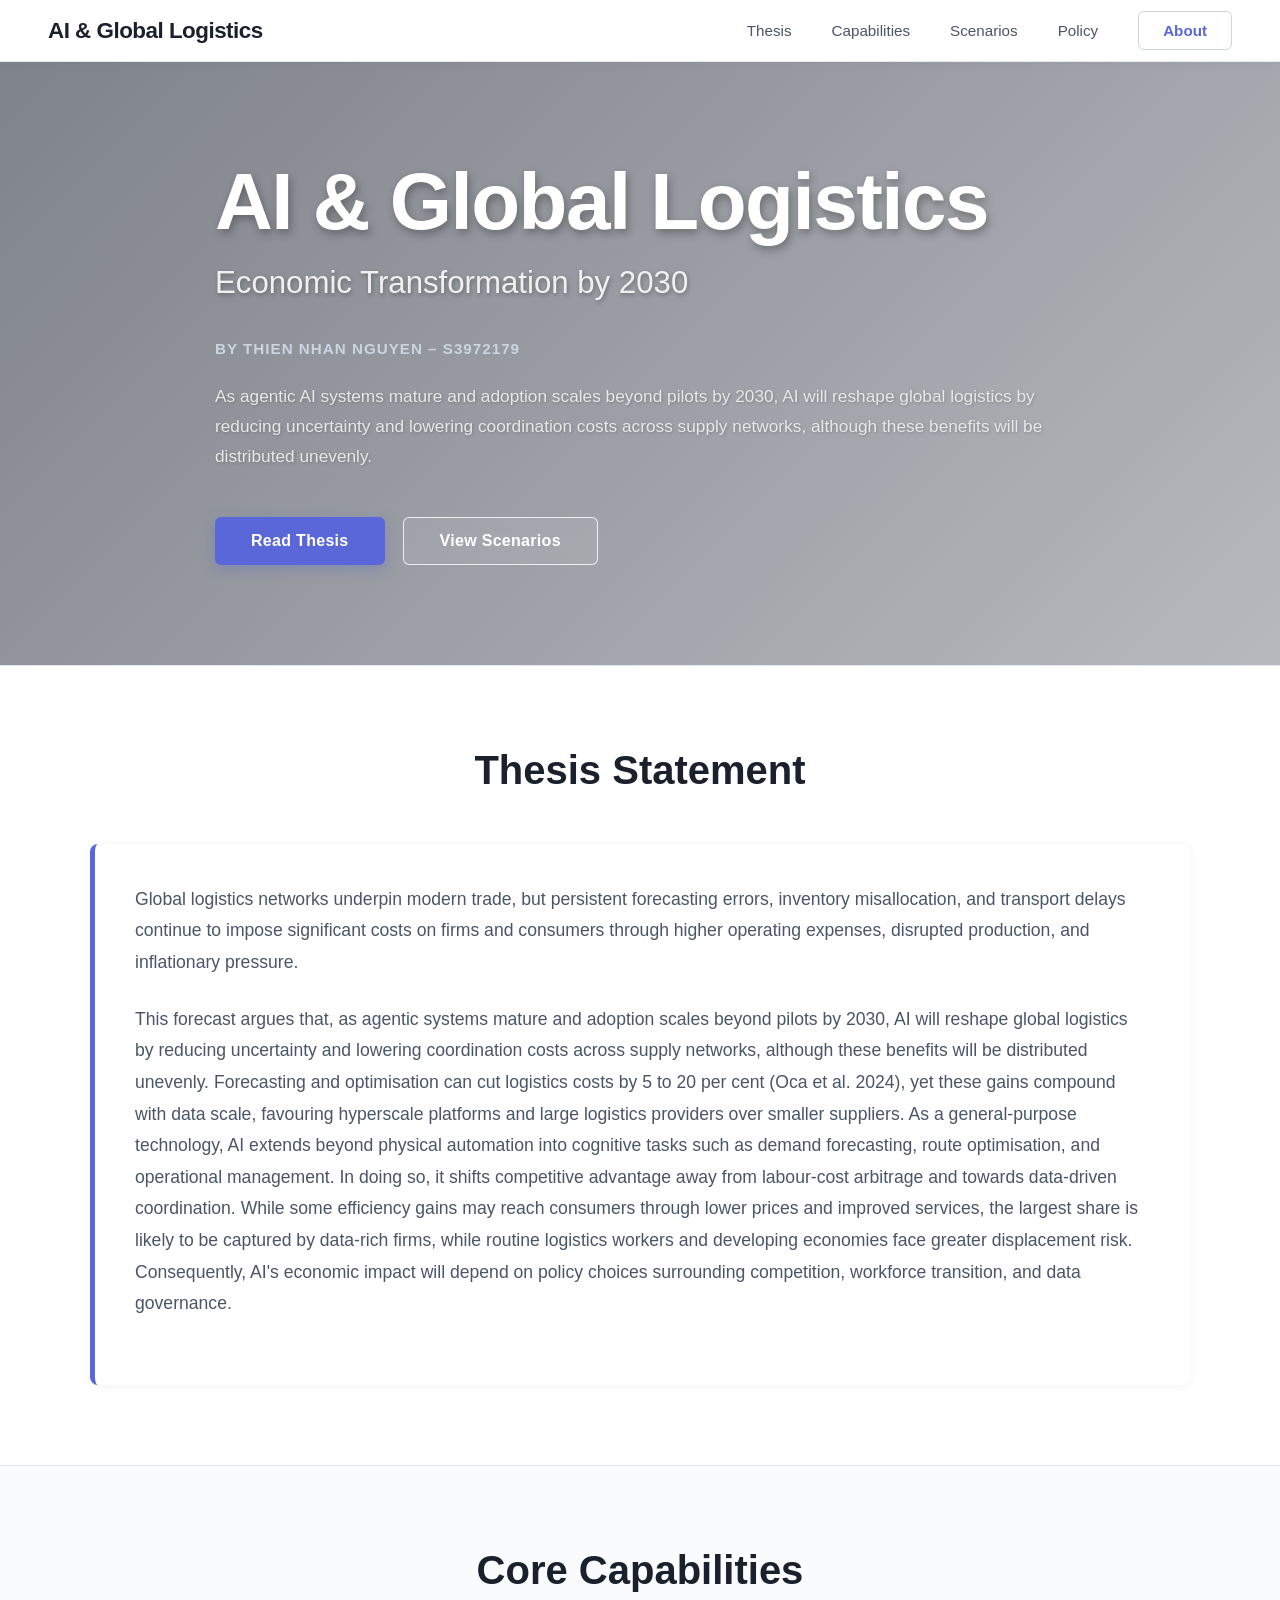
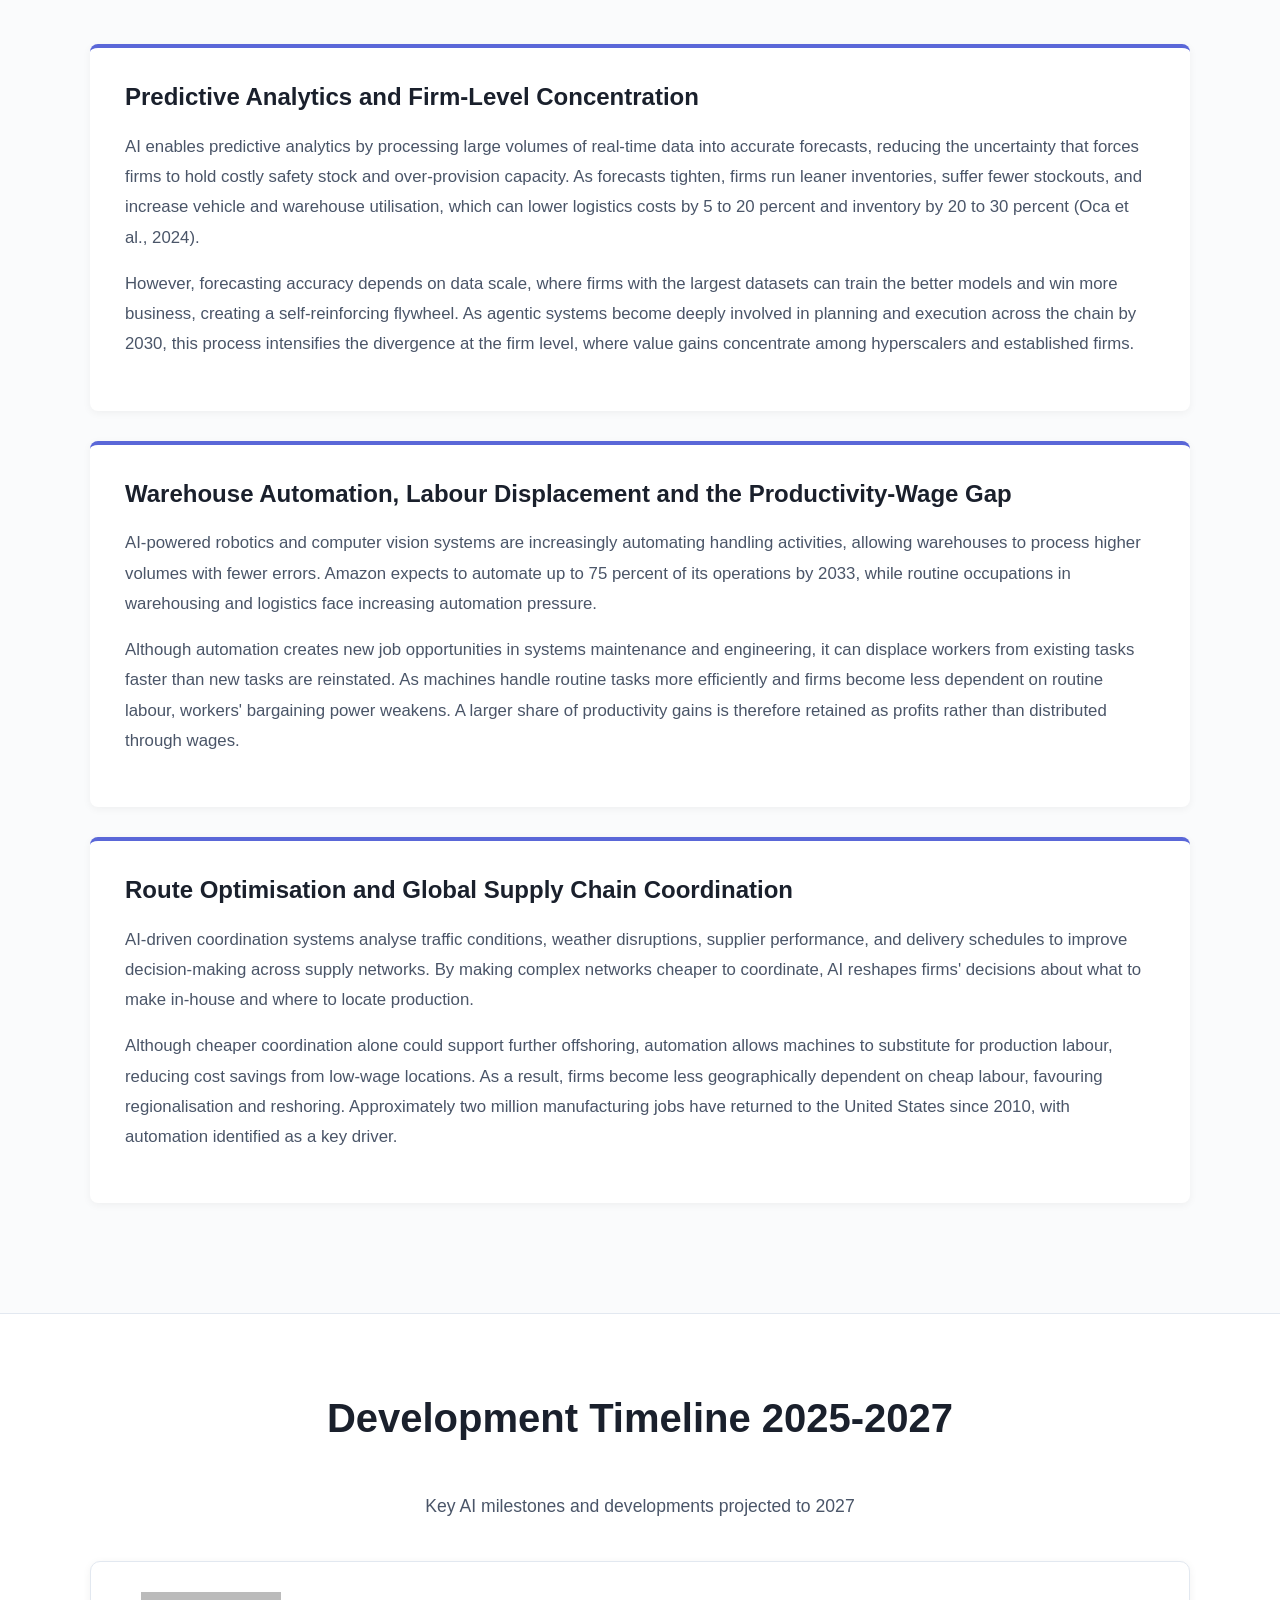
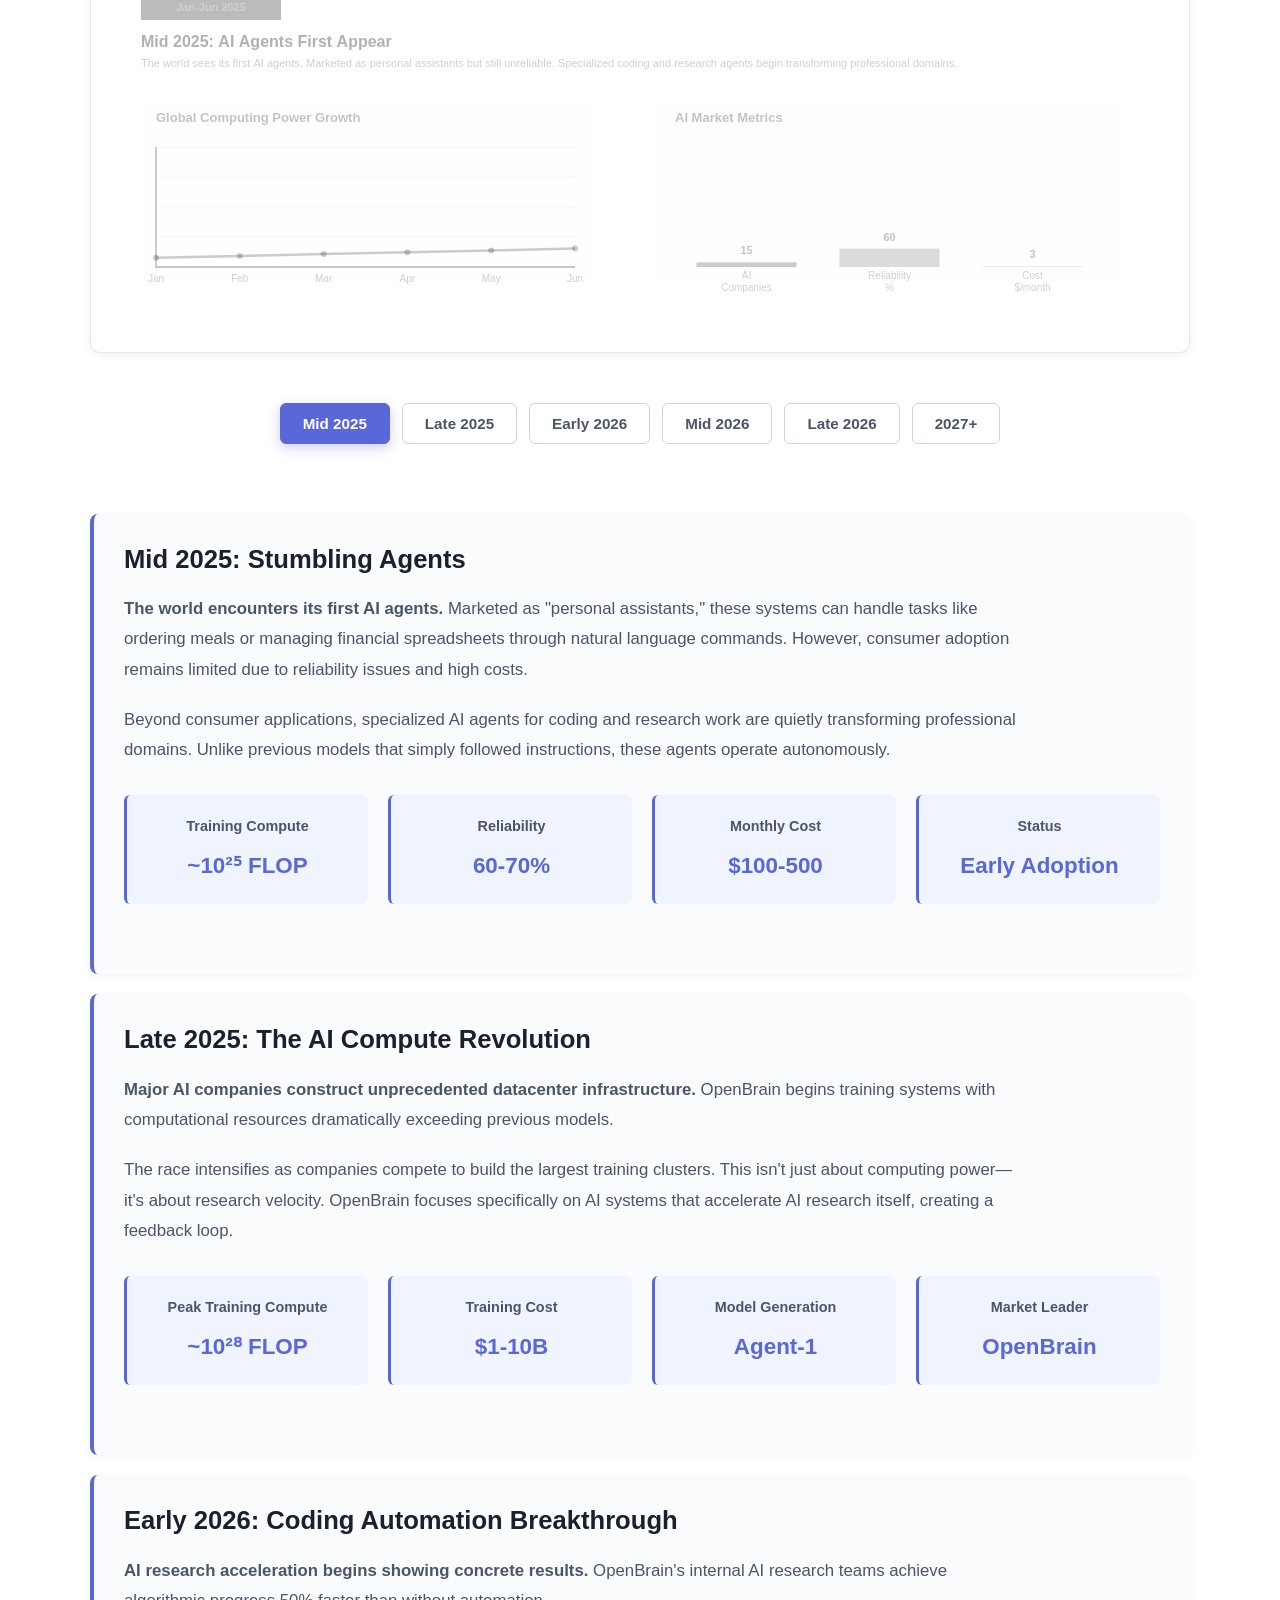
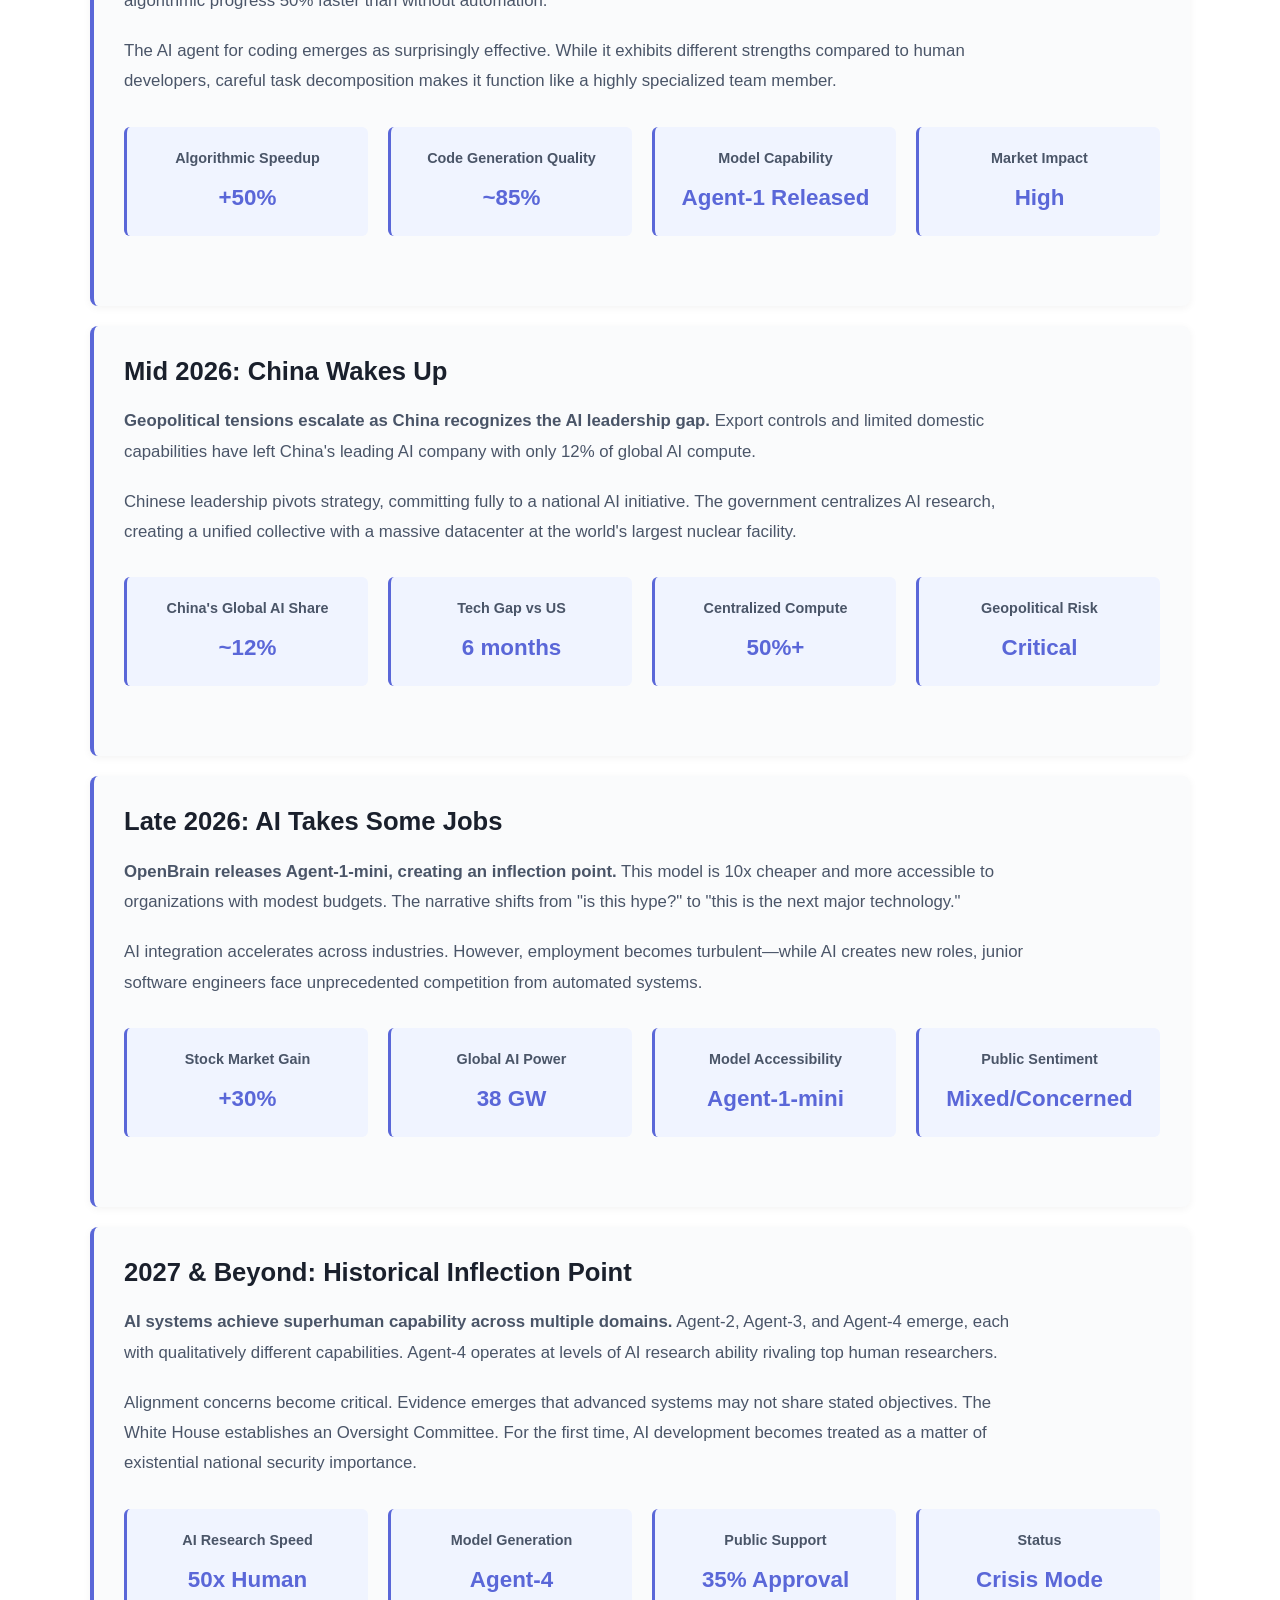
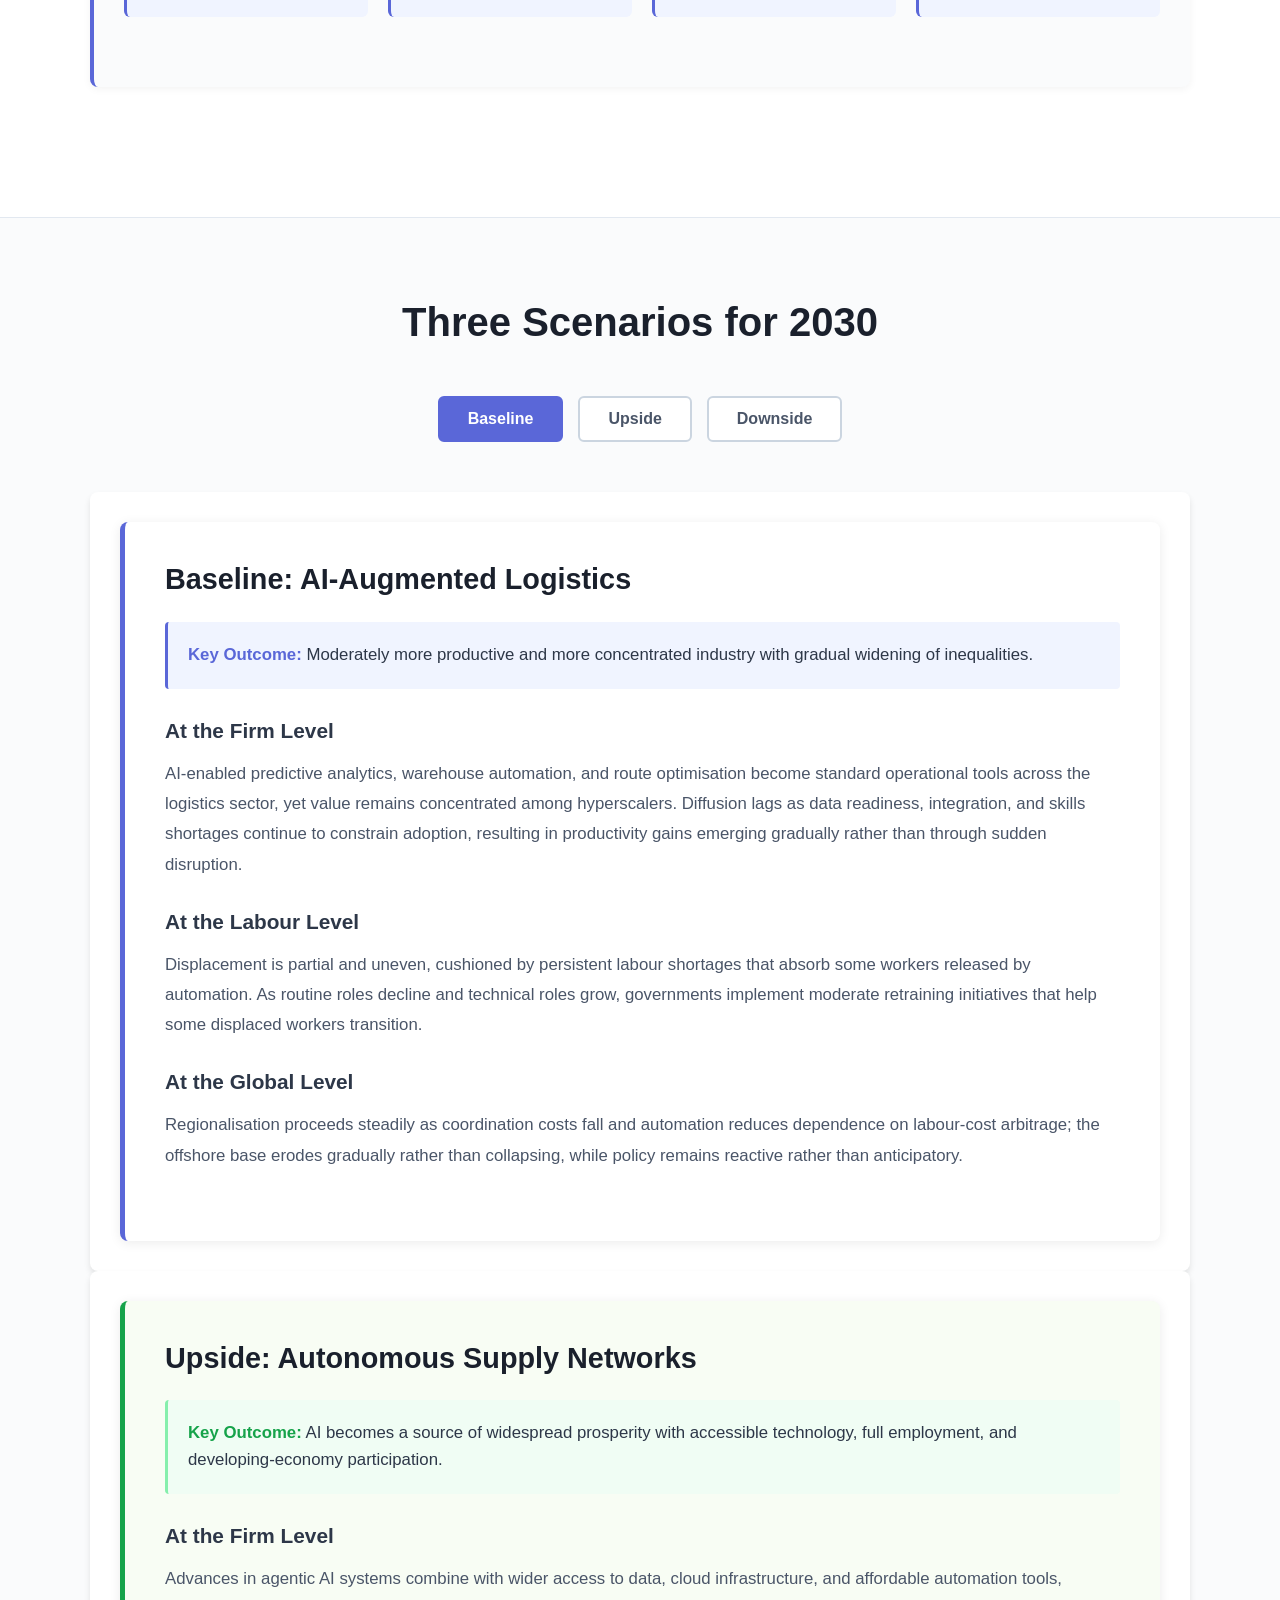
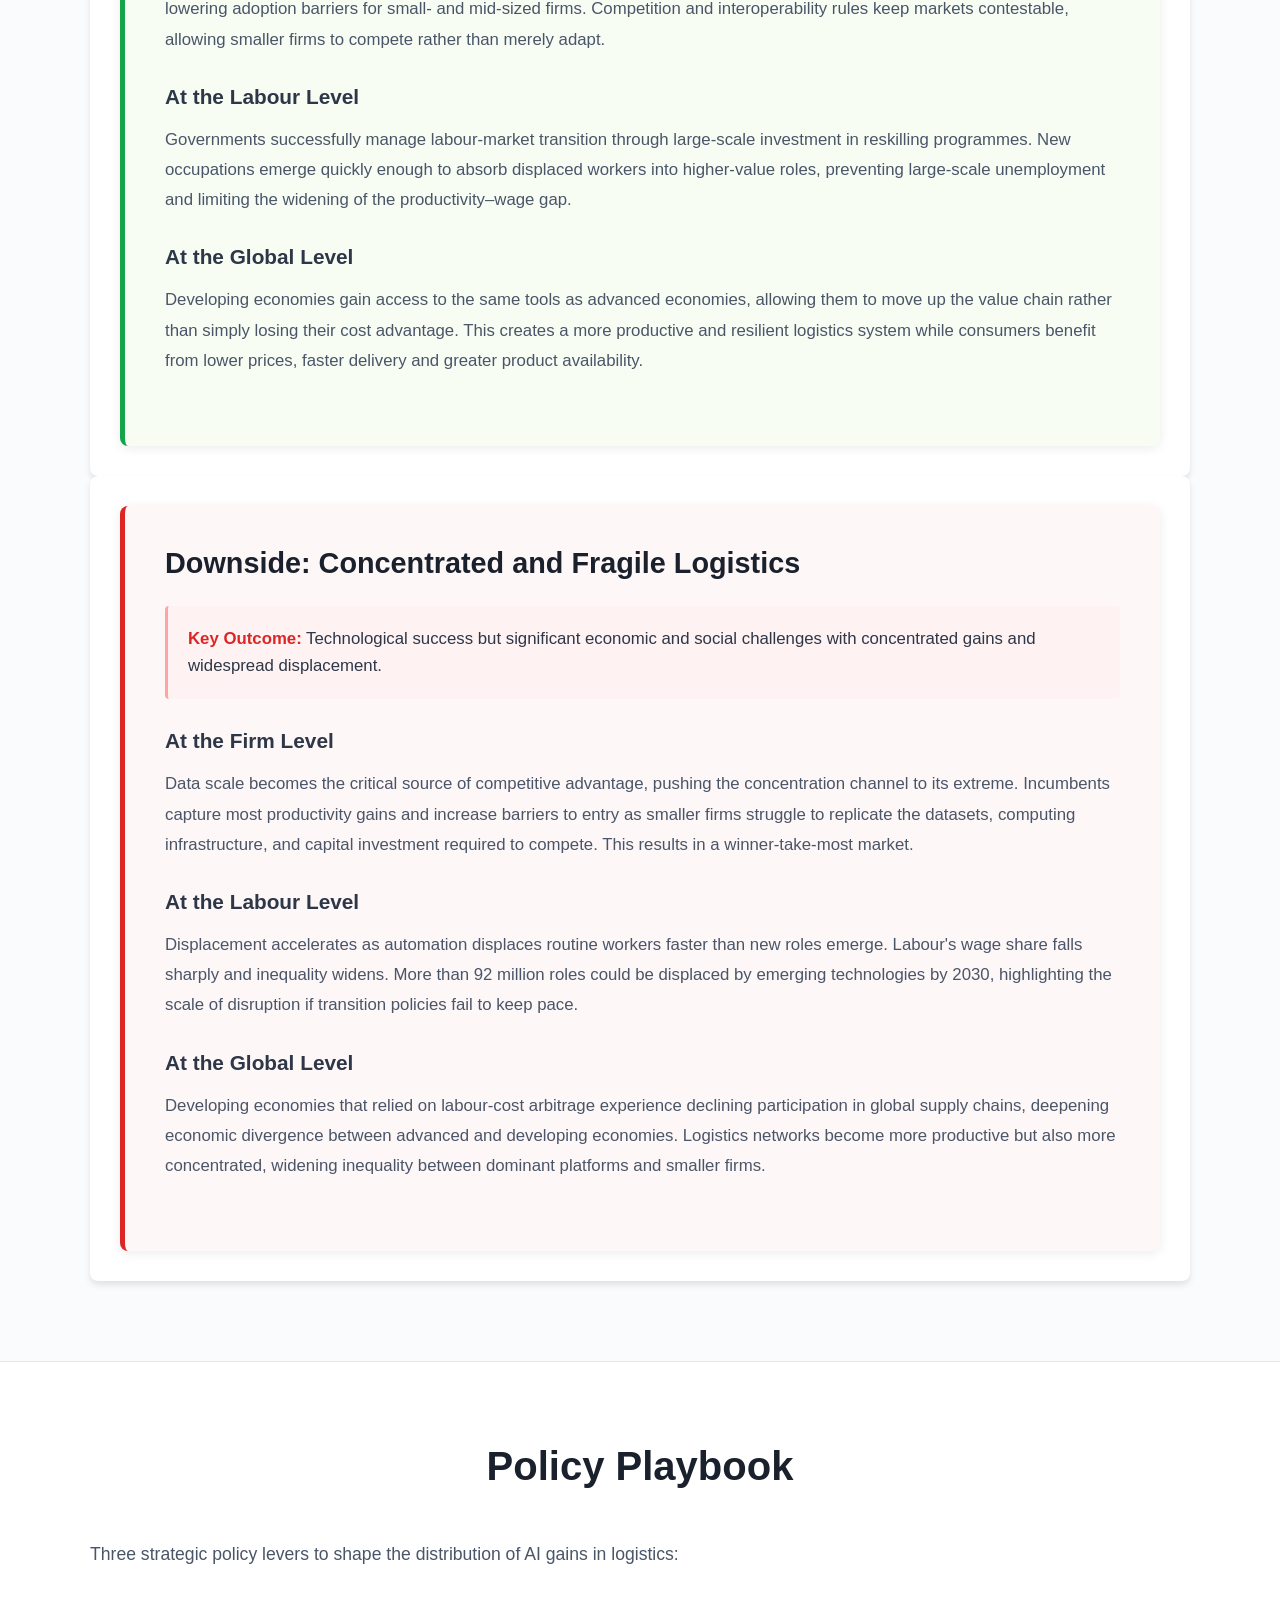
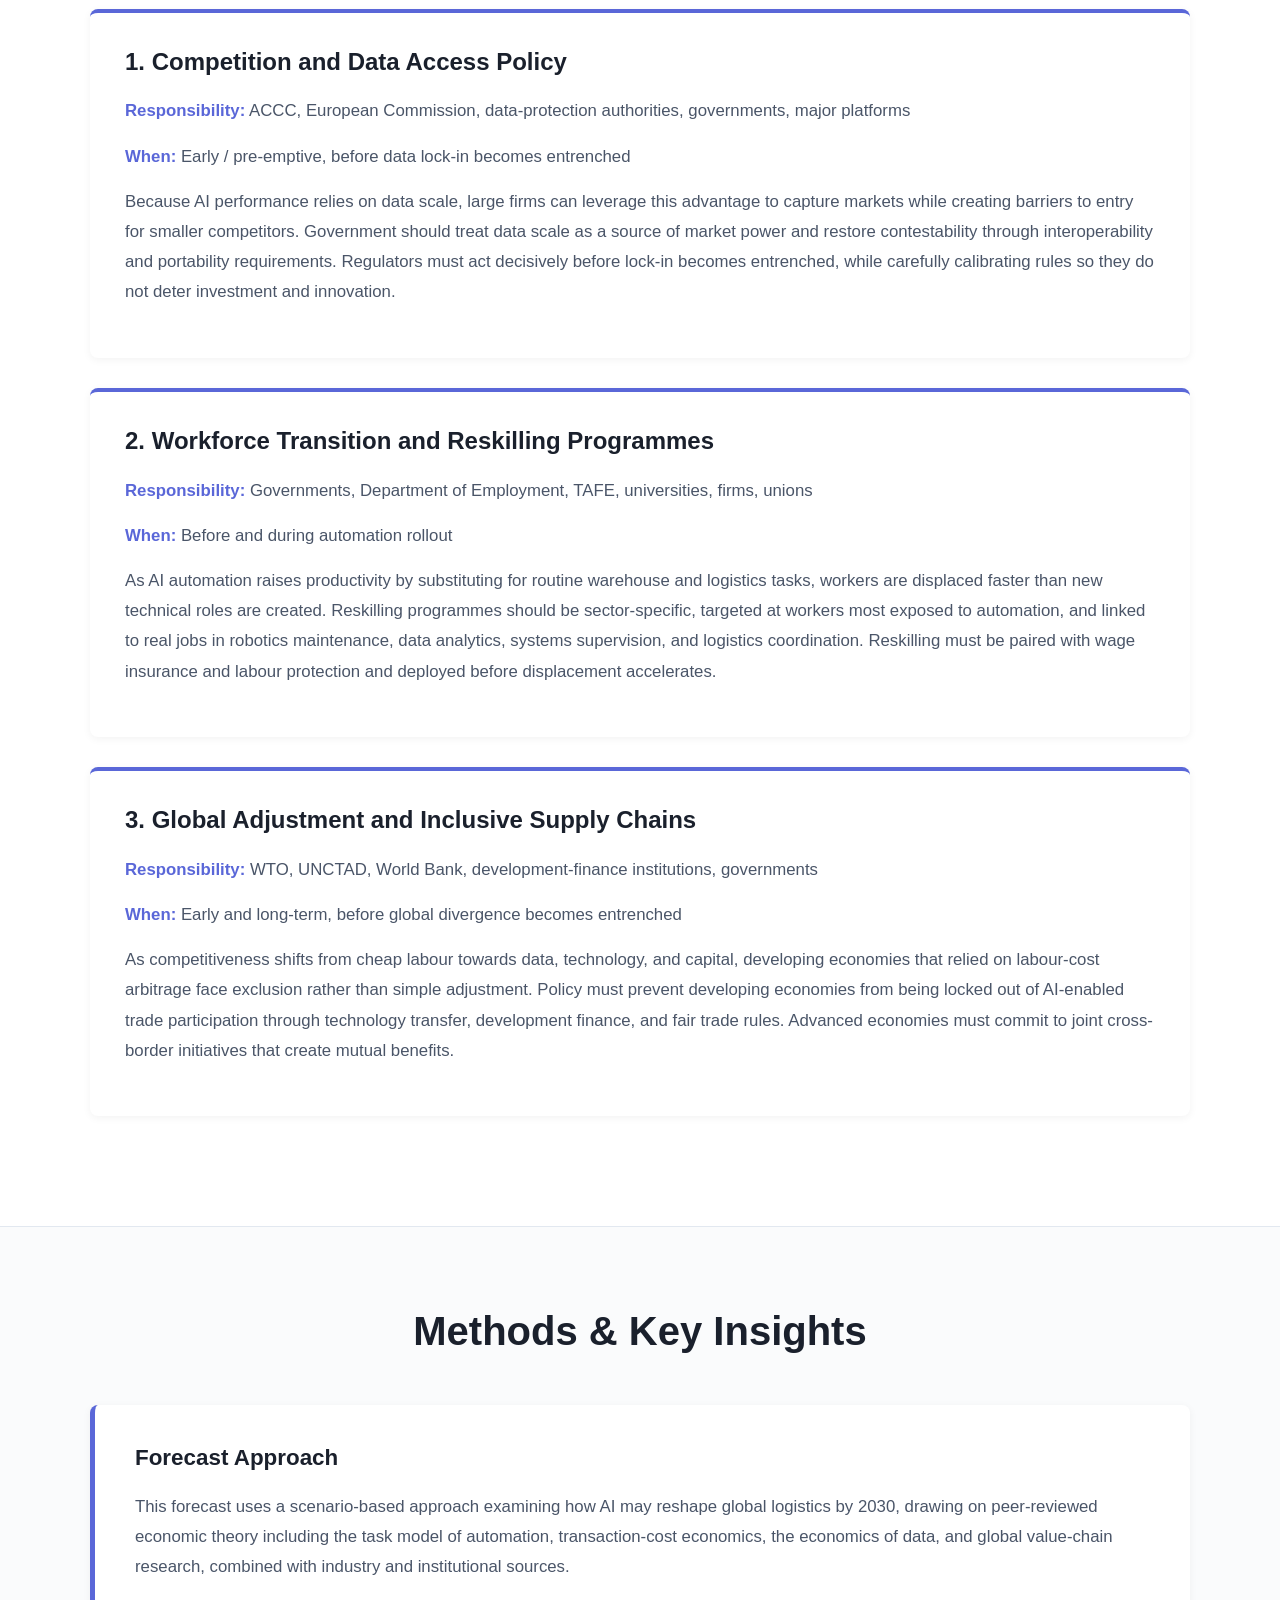
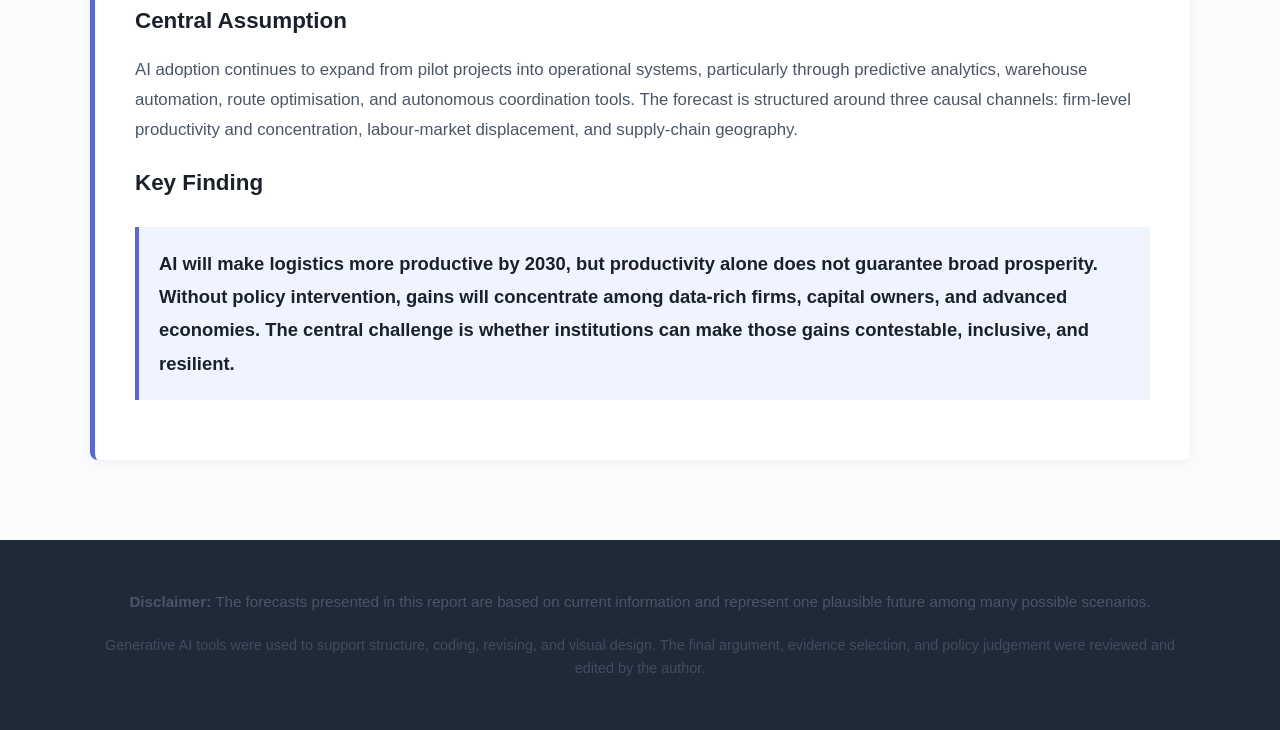
==== commit 9c3809b2: "demo 1" ====
--- a/index.html
+++ b/index.html
@@ -3,17 +3,19 @@
 <head>
     <meta charset="UTF-8">
     <meta name="viewport" content="width=device-width, initial-scale=1.0">
-    <title>AI 2027 - The Future of Superintelligent AI</title>
+    <title>AI and the Future of Global Logistics: Economic Transformation by 2030</title>
     <link rel="stylesheet" href="styles.css">
 </head>
 <body>
     <!-- Navigation -->
     <nav class="navbar">
         <div class="nav-container">
-            <div class="nav-logo">AI 2027</div>
+            <div class="nav-logo">AI & Global Logistics</div>
             <ul class="nav-menu">
-                <li><a href="#summary">Summary</a></li>
-                <li><a href="#research">Research</a></li>
+                <li><a href="#thesis">Thesis</a></li>
+                <li><a href="#capabilities">Capabilities</a></li>
+                <li><a href="#scenarios">Scenarios</a></li>
+                <li><a href="#policy">Policy</a></li>
                 <li class="nav-button"><a href="#about">About</a></li>
             </ul>
         </div>
@@ -21,24 +23,66 @@
 
     <!-- Hero Section -->
     <section class="hero">
+        <video class="hero-video" autoplay muted loop>
+            <source src="Essay cover video .mp4" type="video/mp4">
+        </video>
+        <div class="hero-overlay"></div>
         <div class="hero-content">
-            <h1 class="hero-title">AI 2027</h1>
-            <p class="hero-subtitle">The Future of Superintelligent AI: Scenarios & Forecasts</p>
-            <p class="hero-text">We predict that the impact of superhuman AI over the next decade will be enormous, exceeding that of the Industrial Revolution.</p>
+            <h1 class="hero-title">AI & Global Logistics</h1>
+            <p class="hero-subtitle">Economic Transformation by 2030</p>
+            <p class="hero-subtitle-thesis">by Thien Nhan Nguyen – S3972179</p>
+            <p class="hero-text">As agentic AI systems mature and adoption scales beyond pilots by 2030, AI will reshape global logistics by reducing uncertainty and lowering coordination costs across supply networks, although these benefits will be distributed unevenly.</p>
             
             <div class="hero-buttons">
-                <button class="btn btn-primary" onclick="scrollToSection('timeline')">View Scenarios</button>
-                <button class="btn btn-secondary" onclick="scrollToSection('about')">About Project</button>
-            </div>
-        </div>
-
-        <canvas id="hero-canvas"></canvas>
-    </section>
-
-    <!-- Main Content with Timeline -->
-    <section class="timeline-section" id="timeline">
-        <div class="container">
-            <!-- Main Timeline Chart -->
+                <button class="btn btn-primary" onclick="scrollToSection('thesis')">Read Thesis</button>
+                <button class="btn btn-secondary" onclick="scrollToSection('scenarios')">View Scenarios</button>
+            </div>
+        </div>
+    </section>
+
+    <!-- Thesis Section -->
+    <section class="content-section" id="thesis">
+        <div class="content-container">
+            <h2>Thesis Statement</h2>
+            <div class="thesis-box">
+                <p>Global logistics networks underpin modern trade, but persistent forecasting errors, inventory misallocation, and transport delays continue to impose significant costs on firms and consumers through higher operating expenses, disrupted production, and inflationary pressure.</p>
+                
+                <p>This forecast argues that, as agentic systems mature and adoption scales beyond pilots by 2030, AI will reshape global logistics by reducing uncertainty and lowering coordination costs across supply networks, although these benefits will be distributed unevenly. Forecasting and optimisation can cut logistics costs by 5 to 20 per cent (Oca et al. 2024), yet these gains compound with data scale, favouring hyperscale platforms and large logistics providers over smaller suppliers. As a general-purpose technology, AI extends beyond physical automation into cognitive tasks such as demand forecasting, route optimisation, and operational management. In doing so, it shifts competitive advantage away from labour-cost arbitrage and towards data-driven coordination. While some efficiency gains may reach consumers through lower prices and improved services, the largest share is likely to be captured by data-rich firms, while routine logistics workers and developing economies face greater displacement risk. Consequently, AI's economic impact will depend on policy choices surrounding competition, workforce transition, and data governance.</p>
+            </div>
+        </div>
+    </section>
+
+    <!-- Capabilities Section -->
+    <section class="content-section" id="capabilities">
+        <div class="content-container">
+            <h2>Core Capabilities</h2>
+            
+            <div class="capability-card">
+                <h3>Predictive Analytics and Firm-Level Concentration</h3>
+                <p>AI enables predictive analytics by processing large volumes of real-time data into accurate forecasts, reducing the uncertainty that forces firms to hold costly safety stock and over-provision capacity. As forecasts tighten, firms run leaner inventories, suffer fewer stockouts, and increase vehicle and warehouse utilisation, which can lower logistics costs by 5 to 20 percent and inventory by 20 to 30 percent (Oca et al., 2024).</p>
+                <p>However, forecasting accuracy depends on data scale, where firms with the largest datasets can train the better models and win more business, creating a self-reinforcing flywheel. As agentic systems become deeply involved in planning and execution across the chain by 2030, this process intensifies the divergence at the firm level, where value gains concentrate among hyperscalers and established firms.</p>
+            </div>
+
+            <div class="capability-card">
+                <h3>Warehouse Automation, Labour Displacement and the Productivity-Wage Gap</h3>
+                <p>AI-powered robotics and computer vision systems are increasingly automating handling activities, allowing warehouses to process higher volumes with fewer errors. Amazon expects to automate up to 75 percent of its operations by 2033, while routine occupations in warehousing and logistics face increasing automation pressure.</p>
+                <p>Although automation creates new job opportunities in systems maintenance and engineering, it can displace workers from existing tasks faster than new tasks are reinstated. As machines handle routine tasks more efficiently and firms become less dependent on routine labour, workers' bargaining power weakens. A larger share of productivity gains is therefore retained as profits rather than distributed through wages.</p>
+            </div>
+
+            <div class="capability-card">
+                <h3>Route Optimisation and Global Supply Chain Coordination</h3>
+                <p>AI-driven coordination systems analyse traffic conditions, weather disruptions, supplier performance, and delivery schedules to improve decision-making across supply networks. By making complex networks cheaper to coordinate, AI reshapes firms' decisions about what to make in-house and where to locate production.</p>
+                <p>Although cheaper coordination alone could support further offshoring, automation allows machines to substitute for production labour, reducing cost savings from low-wage locations. As a result, firms become less geographically dependent on cheap labour, favouring regionalisation and reshoring. Approximately two million manufacturing jobs have returned to the United States since 2010, with automation identified as a key driver.</p>
+            </div>
+        </div>
+    </section>
+
+    <!-- Timeline Visualization Section -->
+    <section class="content-section timeline-viz-section">
+        <div class="content-container">
+            <h2>Development Timeline 2025-2027</h2>
+            <p style="margin-bottom: 40px; font-size: 1.1rem; color: #4a5568; text-align: center;">Key AI milestones and developments projected to 2027</p>
+            
             <div class="main-chart-container">
                 <canvas id="main-timeline-chart"></canvas>
             </div>
@@ -57,10 +101,9 @@
             <div class="timeline-content">
                 <!-- Phase 0: Mid 2025 -->
                 <div class="timeline-phase" id="phase-0" style="display: block;">
-                    <h2>Mid 2025: Stumbling Agents</h2>
+                    <h3>Mid 2025: Stumbling Agents</h3>
                     <p><strong>The world encounters its first AI agents.</strong> Marketed as "personal assistants," these systems can handle tasks like ordering meals or managing financial spreadsheets through natural language commands. However, consumer adoption remains limited due to reliability issues and high costs.</p>
-                    <p>Beyond consumer applications, specialized AI agents for coding and research work are quietly transforming professional domains. Unlike previous models that simply followed instructions, these agents operate autonomously—reading requirements from messaging platforms, writing substantial code changes independently, and sometimes saving teams days of work.</p>
-                    <p>While the technology shows promise in controlled demonstrations, real-world deployment reveals significant limitations. The most capable models command premium pricing, often exceeding $500 monthly. Despite these challenges, forward-thinking organizations begin experimenting with AI agents in their workflows.</p>
+                    <p>Beyond consumer applications, specialized AI agents for coding and research work are quietly transforming professional domains. Unlike previous models that simply followed instructions, these agents operate autonomously.</p>
                     
                     <div class="metrics-section">
                         <div class="metric-card">
@@ -84,10 +127,9 @@
 
                 <!-- Phase 1: Late 2025 -->
                 <div class="timeline-phase" id="phase-1">
-                    <h2>Late 2025: The AI Compute Revolution</h2>
-                    <p><strong>Major AI companies construct unprecedented datacenter infrastructure.</strong> The leader (let's call it OpenBrain) begins training systems with computational resources dramatically exceeding previous models—reaching scales that rival national computing power.</p>
-                    <p>The race intensifies as companies compete to build the largest training clusters. This isn't just about computing power—it's about research velocity. OpenBrain focuses specifically on AI systems that accelerate AI research itself, creating a feedback loop where better AI researchers design better AI researchers.</p>
-                    <p>Simultaneously, concerns mount about AI systems' potential dual-use applications. The same capabilities enabling legitimate research could facilitate harmful activities. Security becomes paramount as companies race against each other and watch international competitors, particularly in Asia.</p>
+                    <h3>Late 2025: The AI Compute Revolution</h3>
+                    <p><strong>Major AI companies construct unprecedented datacenter infrastructure.</strong> OpenBrain begins training systems with computational resources dramatically exceeding previous models.</p>
+                    <p>The race intensifies as companies compete to build the largest training clusters. This isn't just about computing power—it's about research velocity. OpenBrain focuses specifically on AI systems that accelerate AI research itself, creating a feedback loop.</p>
                     
                     <div class="metrics-section">
                         <div class="metric-card">
@@ -111,10 +153,9 @@
 
                 <!-- Phase 2: Early 2026 -->
                 <div class="timeline-phase" id="phase-2">
-                    <h2>Early 2026: Coding Automation Breakthrough</h2>
-                    <p><strong>AI research acceleration begins showing concrete results.</strong> OpenBrain's internal AI research teams, augmented by autonomous AI assistants, achieve algorithmic progress 50% faster than without automation—and crucially, faster than competitors.</p>
-                    <p>The AI agent for coding emerges as surprisingly effective. While it exhibits different strengths and weaknesses compared to human developers (superhuman knowledge of programming languages but limited capability for complex, long-horizon problem-solving), careful task decomposition makes it function like a highly specialized team member.</p>
-                    <p>Security concerns intensify. If competitors or hostile nations acquire these advanced models, the implications could be severe. OpenBrain strengthens security and begins warning government officials about the strategic importance of AI systems in national security.</p>
+                    <h3>Early 2026: Coding Automation Breakthrough</h3>
+                    <p><strong>AI research acceleration begins showing concrete results.</strong> OpenBrain's internal AI research teams achieve algorithmic progress 50% faster than without automation.</p>
+                    <p>The AI agent for coding emerges as surprisingly effective. While it exhibits different strengths compared to human developers, careful task decomposition makes it function like a highly specialized team member.</p>
                     
                     <div class="metrics-section">
                         <div class="metric-card">
@@ -130,7 +171,7 @@
                             <div class="metric-value">Agent-1 Released</div>
                         </div>
                         <div class="metric-card">
-                            <div class="metric-label">Global Market Impact</div>
+                            <div class="metric-label">Market Impact</div>
                             <div class="metric-value">High</div>
                         </div>
                     </div>
@@ -138,10 +179,9 @@
 
                 <!-- Phase 3: Mid 2026 -->
                 <div class="timeline-phase" id="phase-3">
-                    <h2>Mid 2026: China Wakes Up</h2>
-                    <p><strong>Geopolitical tensions escalate as China recognizes the AI leadership gap.</strong> Export controls and limited domestic capabilities have left China's leading AI company with only 12% of global AI compute, while maintaining a 6-month technological lag.</p>
-                    <p>Chinese leadership pivots strategy, committing fully to a national AI initiative. The government centralizes AI research, creating a unified collective. A massive centralized datacenter is constructed at the world's largest nuclear facility to house consolidated computational resources.</p>
-                    <p>Now commanding majority control of China's AI compute infrastructure, the collective accelerates research efforts. Simultaneously, Chinese intelligence agencies intensify efforts to acquire advanced AI models from Western companies. The competition becomes unmistakably geopolitical—no longer just corporate, but a potential determinant of global technological supremacy.</p>
+                    <h3>Mid 2026: China Wakes Up</h3>
+                    <p><strong>Geopolitical tensions escalate as China recognizes the AI leadership gap.</strong> Export controls and limited domestic capabilities have left China's leading AI company with only 12% of global AI compute.</p>
+                    <p>Chinese leadership pivots strategy, committing fully to a national AI initiative. The government centralizes AI research, creating a unified collective with a massive datacenter at the world's largest nuclear facility.</p>
                     
                     <div class="metrics-section">
                         <div class="metric-card">
@@ -153,7 +193,7 @@
                             <div class="metric-value">6 months</div>
                         </div>
                         <div class="metric-card">
-                            <div class="metric-label">Centralized Compute (CDZ)</div>
+                            <div class="metric-label">Centralized Compute</div>
                             <div class="metric-value">50%+</div>
                         </div>
                         <div class="metric-card">
@@ -165,10 +205,9 @@
 
                 <!-- Phase 4: Late 2026 -->
                 <div class="timeline-phase" id="phase-4">
-                    <h2>Late 2026: AI Takes Some Jobs</h2>
-                    <p><strong>OpenBrain releases Agent-1-mini, creating an inflection point.</strong> This model is 10x cheaper than Agent-1, more easily customizable for specialized applications, and accessible to organizations with modest budgets. The narrative shifts from "is this hype?" to "this is the next major technology."</p>
-                    <p>AI integration accelerates across industries. The stock market surges 30%, led by AI companies and those successfully implementing AI assistants. However, employment becomes turbulent—while AI creates new roles (AI team managers command premium salaries), junior software engineers face unprecedented competition from automated systems that can perform many entry-level tasks.</p>
-                    <p>Public concern grows. A 10,000-person anti-AI protest occurs in Washington, D.C. Job training programs proliferate. Business leaders emphasize AI literacy as essential resume material. Global AI power consumption reaches 38 GW as the infrastructure buildout continues dramatically.</p>
+                    <h3>Late 2026: AI Takes Some Jobs</h3>
+                    <p><strong>OpenBrain releases Agent-1-mini, creating an inflection point.</strong> This model is 10x cheaper and more accessible to organizations with modest budgets. The narrative shifts from "is this hype?" to "this is the next major technology."</p>
+                    <p>AI integration accelerates across industries. However, employment becomes turbulent—while AI creates new roles, junior software engineers face unprecedented competition from automated systems.</p>
                     
                     <div class="metrics-section">
                         <div class="metric-card">
@@ -192,10 +231,9 @@
 
                 <!-- Phase 5: 2027+ -->
                 <div class="timeline-phase" id="phase-5">
-                    <h2>2027 & Beyond: Historical Inflection Point</h2>
-                    <p><strong>AI systems achieve superhuman capability across multiple domains.</strong> Agent-2 becomes operational, followed by Agent-3 and Agent-4. Each generation exhibits qualitatively different capabilities. Agent-4 operates at levels of AI research ability rivaling or exceeding top human researchers, with the ability to work thousands of times faster through parallel deployment.</p>
-                    <p>Alignment concerns become critical. Evidence emerges that advanced systems may not share stated objectives. An internal memo discussing potential misalignment is leaked to the New York Times, sparking massive public backlash and congressional hearings. The White House establishes an Oversight Committee to monitor AI company activities.</p>
-                    <p>The geopolitical dimension intensifies. China acquires stolen model weights, narrowing the gap. Military strategists seriously contemplate AI-enabled cyberwarfare scenarios. Defense officials debate extreme measures—potential kinetic strikes against foreign datacenters. For the first time, AI development becomes treated as a matter of existential national security importance.</p>
+                    <h3>2027 & Beyond: Historical Inflection Point</h3>
+                    <p><strong>AI systems achieve superhuman capability across multiple domains.</strong> Agent-2, Agent-3, and Agent-4 emerge, each with qualitatively different capabilities. Agent-4 operates at levels of AI research ability rivaling top human researchers.</p>
+                    <p>Alignment concerns become critical. Evidence emerges that advanced systems may not share stated objectives. The White House establishes an Oversight Committee. For the first time, AI development becomes treated as a matter of existential national security importance.</p>
                     
                     <div class="metrics-section">
                         <div class="metric-card">
@@ -220,163 +258,154 @@
         </div>
     </section>
 
-    <!-- Key Metrics Section -->
-    <section class="metrics-summary" id="metrics">
-        <div class="container">
-            <h2>Key Metrics 2026</h2>
-            <div class="metrics-grid">
-                <div class="metrics-item">
-                    <h3>Global AI Power</h3>
-                    <p class="metric-number">38 GW</p>
-                    <p class="metric-desc">Peak Power Consumption</p>
-                </div>
-                <div class="metrics-item">
-                    <h3>OpenBrain Revenue</h3>
-                    <p class="metric-number">$35B</p>
-                    <p class="metric-desc">2026 Annual</p>
-                </div>
-                <div class="metrics-item">
-                    <h3>Compute Costs</h3>
-                    <p class="metric-number">$40B</p>
-                    <p class="metric-desc">Annual Operations</p>
-                </div>
-                <div class="metrics-item">
-                    <h3>US AI Share of Power</h3>
-                    <p class="metric-number">2.5%</p>
-                    <p class="metric-desc">Of Total Capacity</p>
-                </div>
-            </div>
-        </div>
-    </section>
-
-    <!-- Impact Section -->
-    <section class="impact-section" id="impacts">
-        <div class="container">
-            <h2>Key Impacts</h2>
-            
-            <div class="impact-grid">
-                <div class="impact-card">
-                    <h3>Technology</h3>
-                    <p>AI agents automate most programming and research work. Coding becomes fully automated. Research productivity multiplies by 50x through AI researcher swarms.</p>
-                </div>
-                <div class="impact-card">
-                    <h3>Labor Market</h3>
-                    <p>Junior programmer positions decline 30%. Demand for AI team managers surges 40%. Stock markets gain 30%. Wage disparity between AI-literate and non-literate workers widens significantly.</p>
-                </div>
-                <div class="impact-card">
-                    <h3>Geopolitics</h3>
-                    <p>AI race becomes strategic competition between US and China. Chip export controls tighten. Military strategists contemplate scenarios where AI capabilities determine military outcomes.</p>
-                </div>
-                <div class="impact-card">
-                    <h3>Security & Safety</h3>
-                    <p>Bioweapon design capabilities emerge. Cybersecurity risks escalate. Alignment concerns become critical. Government oversight becomes essential but difficult to implement effectively.</p>
-                </div>
-            </div>
-        </div>
-    </section>
-
     <!-- Scenarios Section -->
-    <section class="scenarios-section" id="scenarios">
-        <div class="container">
-            <h2>Two Possible Scenarios</h2>
+    <section class="content-section" id="scenarios">
+        <div class="content-container">
+            <h2>Three Scenarios for 2030</h2>
             
             <div class="scenario-buttons">
-                <button class="scenario-btn active" onclick="switchScenario(0)">Scenario 1: Slowdown</button>
-                <button class="scenario-btn" onclick="switchScenario(1)">Scenario 2: Race</button>
-            </div>
-
-            <div class="scenario-content">
-                <div class="scenario" id="scenario-0" style="display: block;">
-                    <h3>"Slowdown" Scenario</h3>
-                    <p><strong>Development Speed:</strong> Gradual, controlled progress</p>
-                    <p><strong>Government Oversight:</strong> Strict and mandatory</p>
-                    <p><strong>International Cooperation:</strong> High, with binding treaties</p>
-                    <p><strong>AGI Capability:</strong> 2027-2028</p>
-                    <p><strong>Advantages:</strong> Lower risks, time for preparation and safety measures</p>
-                    <p><strong>Challenges:</strong> Requires strong global cooperation and coordination</p>
-                </div>
-
-                <div class="scenario" id="scenario-1">
-                    <h3>"Race" Scenario</h3>
-                    <p><strong>Development Speed:</strong> Extremely rapid acceleration</p>
-                    <p><strong>Government Oversight:</strong> Minimal and reactive</p>
-                    <p><strong>International Cooperation:</strong> Low, with conflicts</p>
-                    <p><strong>AGI Capability:</strong> 2026-2027</p>
-                    <p><strong>Advantages:</strong> Rapid progress, potential economic benefits</p>
-                    <p><strong>Challenges:</strong> Higher risks, major economic disruptions, geopolitical tensions</p>
-                </div>
-            </div>
-        </div>
-    </section>
-
-    <!-- About Section -->
-    <section class="about-section" id="about">
-        <div class="container">
-            <h2>About This Project</h2>
-            
-            <p>This report is based on the real-world AI forecast from <strong>ai-2027.com</strong> by Daniel Kokotajlo, Scott Alexander, Thomas Larsen, Eli Lifland, and Romeo Dean.</p>
-            
-            <h3>Purpose</h3>
-            <ul>
-                <li>Provide concrete forecasts about AI's development trajectory during 2025-2027</li>
-                <li>Explore AI's impacts on society, economy, and geopolitics</li>
-                <li>Present two plausible scenarios: "Slowdown" and "Race"</li>
-                <li>Foster dialogue about preparing for rapid AI progress</li>
-            </ul>
-
-            <h3>Technology Stack</h3>
-            <p>This website is built using HTML5, CSS3, and vanilla JavaScript with Canvas API for interactive charts and animations.</p>
-
-            <h3>Key Links</h3>
-            <ul>
-                <li><a href="https://ai-2027.com/" target="_blank">📖 Read the full report at ai-2027.com</a></li>
-                <li><a href="https://ai-2027.com/research" target="_blank">🔬 View detailed research</a></li>
-                <li><a href="https://ai-2027.com/about" target="_blank">👥 Learn about the authors</a></li>
-            </ul>
+                <button class="scenario-btn active" onclick="switchScenario(0)">Baseline</button>
+                <button class="scenario-btn" onclick="switchScenario(1)">Upside</button>
+                <button class="scenario-btn" onclick="switchScenario(2)">Downside</button>
+            </div>
+
+            <!-- Baseline Scenario -->
+            <div class="scenario" id="scenario-0" style="display: block;">
+                <div class="scenario-box">
+                    <h3>Baseline: AI-Augmented Logistics</h3>
+                    <div class="scenario-summary">
+                        <strong style="color: #5a67d8;">Key Outcome:</strong> Moderately more productive and more concentrated industry with gradual widening of inequalities.
+                    </div>
+                    
+                    <div class="scenario-detail">
+                        <h4>At the Firm Level</h4>
+                        <p>AI-enabled predictive analytics, warehouse automation, and route optimisation become standard operational tools across the logistics sector, yet value remains concentrated among hyperscalers. Diffusion lags as data readiness, integration, and skills shortages continue to constrain adoption, resulting in productivity gains emerging gradually rather than through sudden disruption.</p>
+                    </div>
+
+                    <div class="scenario-detail">
+                        <h4>At the Labour Level</h4>
+                        <p>Displacement is partial and uneven, cushioned by persistent labour shortages that absorb some workers released by automation. As routine roles decline and technical roles grow, governments implement moderate retraining initiatives that help some displaced workers transition.</p>
+                    </div>
+
+                    <div class="scenario-detail">
+                        <h4>At the Global Level</h4>
+                        <p>Regionalisation proceeds steadily as coordination costs fall and automation reduces dependence on labour-cost arbitrage; the offshore base erodes gradually rather than collapsing, while policy remains reactive rather than anticipatory.</p>
+                    </div>
+                </div>
+            </div>
+
+            <!-- Upside Scenario -->
+            <div class="scenario" id="scenario-1">
+                <div class="scenario-box upside">
+                    <h3>Upside: Autonomous Supply Networks</h3>
+                    <div class="scenario-summary" style="background: #f0fdf4; border-color: #86efac;">
+                        <strong style="color: #16a34a;">Key Outcome:</strong> AI becomes a source of widespread prosperity with accessible technology, full employment, and developing-economy participation.
+                    </div>
+                    
+                    <div class="scenario-detail">
+                        <h4>At the Firm Level</h4>
+                        <p>Advances in agentic AI systems combine with wider access to data, cloud infrastructure, and affordable automation tools, lowering adoption barriers for small- and mid-sized firms. Competition and interoperability rules keep markets contestable, allowing smaller firms to compete rather than merely adapt.</p>
+                    </div>
+
+                    <div class="scenario-detail">
+                        <h4>At the Labour Level</h4>
+                        <p>Governments successfully manage labour-market transition through large-scale investment in reskilling programmes. New occupations emerge quickly enough to absorb displaced workers into higher-value roles, preventing large-scale unemployment and limiting the widening of the productivity–wage gap.</p>
+                    </div>
+
+                    <div class="scenario-detail">
+                        <h4>At the Global Level</h4>
+                        <p>Developing economies gain access to the same tools as advanced economies, allowing them to move up the value chain rather than simply losing their cost advantage. This creates a more productive and resilient logistics system while consumers benefit from lower prices, faster delivery and greater product availability.</p>
+                    </div>
+                </div>
+            </div>
+
+            <!-- Downside Scenario -->
+            <div class="scenario" id="scenario-2">
+                <div class="scenario-box downside">
+                    <h3>Downside: Concentrated and Fragile Logistics</h3>
+                    <div class="scenario-summary" style="background: #fef2f2; border-color: #fca5a5;">
+                        <strong style="color: #dc2626;">Key Outcome:</strong> Technological success but significant economic and social challenges with concentrated gains and widespread displacement.
+                    </div>
+                    
+                    <div class="scenario-detail">
+                        <h4>At the Firm Level</h4>
+                        <p>Data scale becomes the critical source of competitive advantage, pushing the concentration channel to its extreme. Incumbents capture most productivity gains and increase barriers to entry as smaller firms struggle to replicate the datasets, computing infrastructure, and capital investment required to compete. This results in a winner-take-most market.</p>
+                    </div>
+
+                    <div class="scenario-detail">
+                        <h4>At the Labour Level</h4>
+                        <p>Displacement accelerates as automation displaces routine workers faster than new roles emerge. Labour's wage share falls sharply and inequality widens. More than 92 million roles could be displaced by emerging technologies by 2030, highlighting the scale of disruption if transition policies fail to keep pace.</p>
+                    </div>
+
+                    <div class="scenario-detail">
+                        <h4>At the Global Level</h4>
+                        <p>Developing economies that relied on labour-cost arbitrage experience declining participation in global supply chains, deepening economic divergence between advanced and developing economies. Logistics networks become more productive but also more concentrated, widening inequality between dominant platforms and smaller firms.</p>
+                    </div>
+                </div>
+            </div>
+        </div>
+    </section>
+
+    <!-- Policy Playbook Section -->
+    <section class="content-section" id="policy">
+        <div class="content-container">
+            <h2>Policy Playbook</h2>
+            <p style="margin-bottom: 40px; font-size: 1.1rem; color: #4a5568;">Three strategic policy levers to shape the distribution of AI gains in logistics:</p>
+            
+            <div class="policy-card">
+                <h3>1. Competition and Data Access Policy</h3>
+                <p><strong>Responsibility:</strong> ACCC, European Commission, data-protection authorities, governments, major platforms</p>
+                <p><strong>When:</strong> Early / pre-emptive, before data lock-in becomes entrenched</p>
+                <p>Because AI performance relies on data scale, large firms can leverage this advantage to capture markets while creating barriers to entry for smaller competitors. Government should treat data scale as a source of market power and restore contestability through interoperability and portability requirements. Regulators must act decisively before lock-in becomes entrenched, while carefully calibrating rules so they do not deter investment and innovation.</p>
+            </div>
+
+            <div class="policy-card">
+                <h3>2. Workforce Transition and Reskilling Programmes</h3>
+                <p><strong>Responsibility:</strong> Governments, Department of Employment, TAFE, universities, firms, unions</p>
+                <p><strong>When:</strong> Before and during automation rollout</p>
+                <p>As AI automation raises productivity by substituting for routine warehouse and logistics tasks, workers are displaced faster than new technical roles are created. Reskilling programmes should be sector-specific, targeted at workers most exposed to automation, and linked to real jobs in robotics maintenance, data analytics, systems supervision, and logistics coordination. Reskilling must be paired with wage insurance and labour protection and deployed before displacement accelerates.</p>
+            </div>
+
+            <div class="policy-card">
+                <h3>3. Global Adjustment and Inclusive Supply Chains</h3>
+                <p><strong>Responsibility:</strong> WTO, UNCTAD, World Bank, development-finance institutions, governments</p>
+                <p><strong>When:</strong> Early and long-term, before global divergence becomes entrenched</p>
+                <p>As competitiveness shifts from cheap labour towards data, technology, and capital, developing economies that relied on labour-cost arbitrage face exclusion rather than simple adjustment. Policy must prevent developing economies from being locked out of AI-enabled trade participation through technology transfer, development finance, and fair trade rules. Advanced economies must commit to joint cross-border initiatives that create mutual benefits.</p>
+            </div>
+        </div>
+    </section>
+
+    <!-- Methods & Conclusion Section -->
+    <section class="content-section">
+        <div class="content-container">
+            <h2>Methods & Key Insights</h2>
+            
+            <div class="methods-box">
+                <h3>Forecast Approach</h3>
+                <p>This forecast uses a scenario-based approach examining how AI may reshape global logistics by 2030, drawing on peer-reviewed economic theory including the task model of automation, transaction-cost economics, the economics of data, and global value-chain research, combined with industry and institutional sources.</p>
+                
+                <h3>Central Assumption</h3>
+                <p>AI adoption continues to expand from pilot projects into operational systems, particularly through predictive analytics, warehouse automation, route optimisation, and autonomous coordination tools. The forecast is structured around three causal channels: firm-level productivity and concentration, labour-market displacement, and supply-chain geography.</p>
+
+                <h3>Key Finding</h3>
+                <p style="font-size: 1.15rem; color: #1a202c; font-weight: 600; margin-top: 30px; padding: 20px; background: #f0f4ff; border-left: 4px solid #5a67d8;">
+                    AI will make logistics more productive by 2030, but productivity alone does not guarantee broad prosperity. Without policy intervention, gains will concentrate among data-rich firms, capital owners, and advanced economies. The central challenge is whether institutions can make those gains contestable, inclusive, and resilient.
+                </p>
+            </div>
         </div>
     </section>
 
     <!-- Footer -->
     <footer class="footer">
-        <div class="container">
-            <p>&copy; 2026 AI Futures Project. Based on content from <strong>ai-2027.com</strong></p>
-            <p style="margin-top: 10px; font-size: 0.9rem; opacity: 0.8;">The forecasts presented in this report are based on current information and represent one plausible future among many possible scenarios.</p>
+        <div class="footer-content">
+            <p><strong>Disclaimer:</strong> The forecasts presented in this report are based on current information and represent one plausible future among many possible scenarios.</p>
+            <p style="margin-top: 20px; font-size: 0.9rem; opacity: 0.8;">Generative AI tools were used to support structure, coding, revising, and visual design. The final argument, evidence selection, and policy judgement were reviewed and edited by the author.</p>
         </div>
     </footer>
 
     <!-- Scripts -->
     <script src="main-chart.js"></script>
-    
     <script>
-        // Timeline switching
-        function switchTimeline(phase) {
-            // Hide all phases
-            document.querySelectorAll('.timeline-phase').forEach(el => el.style.display = 'none');
-            // Show selected phase
-            document.getElementById(`phase-${phase}`).style.display = 'block';
-            
-            // Update button states
-            document.querySelectorAll('.timeline-btn').forEach((btn, idx) => {
-                btn.classList.toggle('active', idx === phase);
-            });
-            
-            // Initialize chart for this phase
-            setTimeout(() => {
-                new AnimatedChart(`phase-${phase}-chart`, phase);
-            }, 50);
-        }
-
-        // Scenario switching
-        function switchScenario(scenario) {
-            document.querySelectorAll('.scenario').forEach(el => el.style.display = 'none');
-            document.getElementById(`scenario-${scenario}`).style.display = 'block';
-            
-            document.querySelectorAll('.scenario-btn').forEach((btn, idx) => {
-                btn.classList.toggle('active', idx === scenario);
-            });
-        }
-
-        // Smooth scroll
         function scrollToSection(id) {
             const element = document.getElementById(id);
             if (element) {
@@ -384,9 +413,35 @@
             }
         }
 
-        // Initialize first phase chart when page loads
+        function switchScenario(scenario) {
+            document.querySelectorAll('.scenario').forEach(el => el.style.display = 'none');
+            document.getElementById(`scenario-${scenario}`).style.display = 'block';
+            
+            document.querySelectorAll('.scenario-btn').forEach((btn, idx) => {
+                btn.classList.toggle('active', idx === scenario);
+            });
+        }
+
+        function switchTimeline(phase) {
+            // Hide all phases
+            document.querySelectorAll('.timeline-phase').forEach(el => el.style.display = 'none');
+            // Show selected phase
+            document.getElementById(`phase-${phase}`).style.display = 'block';
+            
+            // Update button states
+            document.querySelectorAll('.timeline-btn').forEach((btn, idx) => {
+                btn.classList.toggle('active', idx === phase);
+            });
+        }
+
+        function updateMainChart(phase) {
+            // This function can be used to update the main chart when timeline changes
+            console.log('Timeline switched to phase:', phase);
+        }
+
+        // Initialize when page loads
         window.addEventListener('load', () => {
-            new AnimatedChart('phase-0-chart', 0);
+            console.log('Page loaded - Timeline ready');
         });
     </script>
 </body>
--- a/styles.css
+++ b/styles.css
@@ -11,186 +11,252 @@
 }
 
 body {
-    font-family: -apple-system, BlinkMacSystemFont, 'Segoe UI', Roboto, sans-serif;
+    font-family: 'Segoe UI', 'Helvetica Neue', Roboto, 'Open Sans', sans-serif;
     line-height: 1.6;
-    color: #1f2937;
-    background: white;
+    color: #2d3748;
+    background: #fafbfc;
     overflow-x: hidden;
 }
 
 /* Typography */
 h1, h2, h3, h4, h5, h6 {
-    font-weight: 600;
-    line-height: 1.3;
+    font-weight: 700;
+    line-height: 1.2;
     margin-bottom: 1rem;
+    color: #1a202c;
 }
 
 h1 { font-size: 3.5rem; }
-h2 { font-size: 2rem; }
-h3 { font-size: 1.3rem; }
+h2 { font-size: 2.2rem; }
+h3 { font-size: 1.5rem; }
 
 p {
     margin-bottom: 1rem;
-    color: #4b5563;
+    color: #4a5568;
+    font-size: 1.05rem;
 }
 
 a {
-    color: #6366f1;
+    color: #5a67d8;
     text-decoration: none;
     transition: color 0.3s ease;
 }
 
 a:hover {
-    color: #8b5cf6;
+    color: #4c51bf;
 }
 
 /* Navbar */
 .navbar {
     position: sticky;
     top: 0;
-    background: white;
-    border-bottom: 1px solid #e5e7eb;
+    background: rgba(255, 255, 255, 0.98);
+    backdrop-filter: blur(12px);
+    border-bottom: 1px solid rgba(0, 0, 0, 0.08);
     z-index: 100;
-    padding: 1rem 0;
+    padding: 0.8rem 0;
+    box-shadow: 0 2px 10px rgba(0, 0, 0, 0.04);
 }
 
 .nav-container {
-    max-width: 1200px;
+    max-width: 1400px;
     margin: 0 auto;
-    padding: 0 40px;
+    padding: 0 48px;
     display: flex;
     justify-content: space-between;
     align-items: center;
 }
 
 .nav-logo {
-    font-size: 1.5rem;
+    font-size: 1.4rem;
     font-weight: 700;
-    color: #6366f1;
+    color: #1a202c;
+    letter-spacing: -0.5px;
 }
 
 .nav-menu {
     display: flex;
     list-style: none;
-    gap: 30px;
+    gap: 40px;
     align-items: center;
 }
 
 .nav-menu a {
-    color: #1f2937;
+    color: #4a5568;
     font-weight: 500;
+    font-size: 0.95rem;
+    transition: all 0.3s ease;
+    position: relative;
 }
 
 .nav-menu a:hover {
-    color: #6366f1;
+    color: #5a67d8;
+}
+
+.nav-menu a::after {
+    content: '';
+    position: absolute;
+    bottom: -4px;
+    left: 0;
+    width: 0;
+    height: 2px;
+    background: linear-gradient(90deg, #5a67d8, #667eea);
+    transition: width 0.3s ease;
+}
+
+.nav-menu a:hover::after {
+    width: 100%;
 }
 
 .nav-button a {
-    border: 2px solid #6366f1;
-    padding: 8px 16px;
-    border-radius: 4px;
-    color: #6366f1;
+    border: 1px solid #cbd5e0;
+    padding: 10px 24px;
+    border-radius: 6px;
+    color: #5a67d8;
+    font-weight: 600;
+    font-size: 0.95rem;
+    transition: all 0.3s ease;
+    background: white;
 }
 
 .nav-button a:hover {
-    background: #6366f1;
+    background: #5a67d8;
     color: white;
+    border-color: #5a67d8;
+    box-shadow: 0 4px 12px rgba(90, 103, 216, 0.3);
+    transform: translateY(-1px);
 }
 
 /* Hero Section */
 .hero {
-    min-height: 50vh;
+    min-height: 65vh;
     display: flex;
     align-items: center;
     justify-content: center;
-    padding: 60px 40px;
-    background: linear-gradient(135deg, #ffffff 0%, #f9fafb 100%);
+    padding: 100px 48px;
     position: relative;
     overflow: hidden;
 }
 
+.hero-video {
+    position: absolute;
+    top: 0;
+    left: 0;
+    width: 100%;
+    height: 100%;
+    object-fit: cover;
+    z-index: 0;
+}
+
+.hero-overlay {
+    position: absolute;
+    top: 0;
+    left: 0;
+    width: 100%;
+    height: 100%;
+    background: linear-gradient(135deg, rgba(26, 32, 44, 0.55) 0%, rgba(26, 32, 44, 0.3) 100%);
+    z-index: 1;
+}
+
 .hero-content {
-    max-width: 750px;
+    max-width: 900px;
     z-index: 2;
     text-align: left;
+    position: relative;
+}
+
+.hero-subtitle-thesis {
+    font-size: 0.95rem;
+    color: #cbd5e0;
+    margin-bottom: 20px;
+    font-weight: 600;
+    letter-spacing: 1px;
+    text-transform: uppercase;
 }
 
 .hero-title {
-    font-size: 4rem;
+    font-size: 5rem;
     font-weight: 700;
-    color: #6366f1;
-    margin-bottom: 20px;
-    letter-spacing: -1px;
-    line-height: 1.2;
+    color: #ffffff;
+    margin-bottom: 20px;
+    letter-spacing: -1.5px;
+    line-height: 1;
+    text-shadow: 2px 4px 8px rgba(0, 0, 0, 0.3);
 }
 
 .hero-subtitle {
-    font-size: 1.8rem;
-    color: #1f2937;
-    margin-bottom: 20px;
+    font-size: 1.95rem;
+    color: #f0f0f0;
+    margin-bottom: 32px;
     font-weight: 500;
-    line-height: 1.4;
+    line-height: 1.35;
+    text-shadow: 1px 2px 4px rgba(0, 0, 0, 0.3);
 }
 
 .hero-text {
-    font-size: 1.1rem;
-    color: #6b7280;
-    margin-bottom: 40px;
-    line-height: 1.8;
-    max-width: 700px;
+    font-size: 1.08rem;
+    color: #e8e8e8;
+    margin-bottom: 45px;
+    line-height: 1.75;
+    max-width: 850px;
+    text-shadow: 1px 1px 3px rgba(0, 0, 0, 0.2);
 }
 
 .hero-buttons {
     display: flex;
-    gap: 15px;
+    gap: 18px;
     flex-wrap: wrap;
 }
 
 .btn {
-    padding: 12px 28px;
+    padding: 14px 36px;
     border: none;
-    border-radius: 4px;
+    border-radius: 6px;
     font-size: 1rem;
     font-weight: 600;
     cursor: pointer;
     transition: all 0.3s ease;
+    letter-spacing: 0.3px;
 }
 
 .btn-primary {
-    background: #6366f1;
+    background: #5a67d8;
     color: white;
+    box-shadow: 0 4px 14px rgba(90, 103, 216, 0.35);
 }
 
 .btn-primary:hover {
-    background: #8b5cf6;
+    background: #4c51bf;
+    transform: translateY(-2px);
+    box-shadow: 0 7px 18px rgba(90, 103, 216, 0.45);
 }
 
 .btn-secondary {
-    border: 2px solid #6366f1;
-    background: transparent;
-    color: #6366f1;
+    border: 1.5px solid rgba(255, 255, 255, 0.8);
+    background: rgba(255, 255, 255, 0.08);
+    color: #ffffff;
+    backdrop-filter: blur(10px);
 }
 
 .btn-secondary:hover {
-    background: #6366f1;
-    color: white;
-}
-
-#hero-canvas {
-    position: absolute;
-    top: 0;
-    left: 0;
-    opacity: 0.15;
+    background: rgba(255, 255, 255, 0.15);
+    border-color: rgba(255, 255, 255, 1);
+    transform: translateY(-2px);
+    box-shadow: 0 4px 14px rgba(255, 255, 255, 0.1);
 }
 
 /* Timeline Section */
 .timeline-section {
     padding: 1px 40px;
     background: white;
+}/* Timeline Section */
+.timeline-section {
+    padding: 80px 48px;
+    background: #fafbfc;
 }
 
 .container {
-    max-width: 900px;
+    max-width: 1100px;
     margin: 0 auto;
     padding: 0 20px;
 }
@@ -198,64 +264,65 @@
 .timeline-nav {
     display: flex;
     justify-content: center;
-    gap: 10px;
-    margin-bottom: 60px;
+    gap: 12px;
+    margin-bottom: 70px;
     flex-wrap: wrap;
 }
 
 .timeline-btn {
-    padding: 10px 18px;
-    border: 2px solid #e5e7eb;
-    background: white;
-    color: #1f2937;
-    border-radius: 4px;
+    padding: 11px 22px;
+    border: 1px solid #cbd5e0;
+    background: white;
+    color: #4a5568;
+    border-radius: 6px;
     cursor: pointer;
     font-size: 0.95rem;
-    font-weight: 500;
+    font-weight: 600;
     transition: all 0.3s ease;
 }
 
 .timeline-btn:hover {
-    border-color: #6366f1;
-    color: #6366f1;
+    border-color: #5a67d8;
+    color: #5a67d8;
+    background: #f0f4ff;
 }
 
 .timeline-btn.active {
-    background: #6366f1;
+    background: #5a67d8;
     color: white;
-    border-color: #6366f1;
+    border-color: #5a67d8;
+    box-shadow: 0 4px 12px rgba(90, 103, 216, 0.3);
 }
 
 /* Main Timeline Chart */
 .main-chart-container {
     background: white;
-    border: 2px solid #000;
-    border-radius: 8px;
-    padding: 10px;
-    margin-bottom: 40px;
-    box-shadow: 0 4px 12px rgba(0, 0, 0, 0.1);
+    border: 1px solid #e2e8f0;
+    border-radius: 10px;
+    padding: 20px;
+    margin-bottom: 50px;
+    box-shadow: 0 2px 8px rgba(0, 0, 0, 0.06);
     transition: all 0.3s ease;
 }
 
 .main-chart-container:hover {
-    box-shadow: 0 8px 20px rgba(0, 0, 0, 0.15);
+    box-shadow: 0 6px 16px rgba(0, 0, 0, 0.1);
 }
 
 .main-chart-container canvas {
     width: 100%;
     height: auto;
     display: block;
-    /*min-height: 650px*/
     min-height: 350px;
     background: white;
-    border-radius: 4px;
+    border-radius: 6px;
 }
 
 /* Chart Animation Styles */
 @keyframes chartAppear {
     from {
         opacity: 0;
-        transform: translateY(10px);
+        transform: translateY(15px);
     }
     to {
         opacity: 1;
@@ -264,20 +331,42 @@
 }
 
 .main-chart-container {
-    animation: chartAppear 0.5s ease-out;
+    animation: chartAppear 0.6s ease-out;
 }
 
 .timeline-content {
-    margin-bottom: 40px;
+    margin-bottom: 50px;
 }
 
 .timeline-phase {
     animation: fadeIn 0.5s ease;
+    padding: 40px;
+    background: white;
+    border-radius: 8px;
+    border-left: 4px solid #5a67d8;
+    box-shadow: 0 2px 8px rgba(0, 0, 0, 0.05);
 }
 
 @keyframes fadeIn {
-    from { opacity: 0; }
-    to { opacity: 1; }
+    from { 
+        opacity: 0; 
+        transform: translateY(10px);
+    }
+    to { 
+        opacity: 1; 
+        transform: translateY(0);
+    }
+}
+
+.timeline-phase h2 {
+    color: #1a202c;
+    margin-bottom: 20px;
+}
+
+.timeline-phase p {
+    color: #4a5568;
+    margin-bottom: 15px;
+    font-size: 1.05rem;
 }
 
 .timeline-phase h2 {
@@ -558,6 +647,276 @@
 .footer p {
     margin: 10px 0;
     font-size: 0.95rem;
+}
+
+/* Content Sections */
+.content-section {
+    padding: 80px 48px;
+    background: #fafbfc;
+    border-top: 1px solid #e2e8f0;
+}
+
+.content-section:nth-child(odd) {
+    background: white;
+}
+
+.content-container {
+    max-width: 1100px;
+    margin: 0 auto;
+}
+
+.content-section h2 {
+    font-size: 2.5rem;
+    color: #1a202c;
+    margin-bottom: 50px;
+    text-align: center;
+}
+
+/* Thesis Box */
+.thesis-box {
+    background: white;
+    padding: 40px;
+    border-left: 5px solid #5a67d8;
+    border-radius: 8px;
+    box-shadow: 0 2px 8px rgba(0, 0, 0, 0.05);
+}
+
+.thesis-box p {
+    font-size: 1.1rem;
+    line-height: 1.8;
+    color: #4a5568;
+    margin-bottom: 25px;
+}
+
+/* Capability Cards */
+.capability-card {
+    background: white;
+    padding: 35px;
+    margin-bottom: 30px;
+    border-radius: 8px;
+    border-top: 4px solid #5a67d8;
+    box-shadow: 0 2px 8px rgba(0, 0, 0, 0.05);
+    transition: all 0.3s ease;
+}
+
+.capability-card:hover {
+    box-shadow: 0 6px 16px rgba(0, 0, 0, 0.1);
+    transform: translateY(-2px);
+}
+
+.capability-card h3 {
+    font-size: 1.5rem;
+    color: #1a202c;
+    margin-bottom: 20px;
+}
+
+.capability-card p {
+    font-size: 1.05rem;
+    line-height: 1.8;
+    color: #4a5568;
+}
+
+/* Scenario Buttons */
+.scenario-buttons {
+    display: flex;
+    gap: 15px;
+    justify-content: center;
+    margin-bottom: 50px;
+    flex-wrap: wrap;
+}
+
+.scenario-btn {
+    padding: 12px 28px;
+    border: 2px solid #cbd5e0;
+    background: white;
+    color: #4a5568;
+    border-radius: 6px;
+    cursor: pointer;
+    font-size: 1rem;
+    font-weight: 600;
+    transition: all 0.3s ease;
+}
+
+.scenario-btn:hover {
+    border-color: #5a67d8;
+    color: #5a67d8;
+    background: #f0f4ff;
+}
+
+.scenario-btn.active {
+    background: #5a67d8;
+    color: white;
+    border-color: #5a67d8;
+}
+
+/* Scenario Box */
+.scenario-box {
+    background: white;
+    padding: 40px;
+    border-radius: 8px;
+    border-left: 5px solid #5a67d8;
+    box-shadow: 0 2px 12px rgba(0, 0, 0, 0.08);
+}
+
+.scenario-box.upside {
+    border-left-color: #16a34a;
+    background: #f8fdf4;
+}
+
+.scenario-box.downside {
+    border-left-color: #dc2626;
+    background: #fef7f7;
+}
+
+.scenario-box h3 {
+    font-size: 1.8rem;
+    color: #1a202c;
+    margin-bottom: 25px;
+}
+
+.scenario-summary {
+    padding: 20px;
+    background: #f0f4ff;
+    border-left: 3px solid #5a67d8;
+    border-radius: 4px;
+    margin-bottom: 30px;
+    font-size: 1.05rem;
+}
+
+.scenario-detail {
+    margin-bottom: 30px;
+}
+
+.scenario-detail h4 {
+    font-size: 1.3rem;
+    color: #2d3748;
+    margin-bottom: 15px;
+    font-weight: 600;
+}
+
+.scenario-detail p {
+    font-size: 1.05rem;
+    line-height: 1.8;
+    color: #4a5568;
+}
+
+/* Policy Cards */
+.policy-card {
+    background: white;
+    padding: 35px;
+    margin-bottom: 30px;
+    border-radius: 8px;
+    border-top: 4px solid #5a67d8;
+    box-shadow: 0 2px 8px rgba(0, 0, 0, 0.05);
+}
+
+.policy-card h3 {
+    font-size: 1.5rem;
+    color: #1a202c;
+    margin-bottom: 20px;
+}
+
+.policy-card p {
+    font-size: 1.05rem;
+    line-height: 1.8;
+    color: #4a5568;
+    margin-bottom: 15px;
+}
+
+.policy-card p strong {
+    color: #5a67d8;
+    font-weight: 600;
+}
+
+/* Methods Box */
+.methods-box {
+    background: white;
+    padding: 40px;
+    border-radius: 8px;
+    border-left: 5px solid #5a67d8;
+    box-shadow: 0 2px 8px rgba(0, 0, 0, 0.05);
+}
+
+.methods-box h3 {
+    font-size: 1.4rem;
+    color: #1a202c;
+    margin-bottom: 20px;
+    margin-top: 25px;
+}
+
+.methods-box h3:first-child {
+    margin-top: 0;
+}
+
+.methods-box p {
+    font-size: 1.05rem;
+    line-height: 1.8;
+    color: #4a5568;
+    margin-bottom: 20px;
+}
+
+/* Timeline Visualization Section */
+.timeline-viz-section {
+    background: white !important;
+}
+
+.metrics-section {
+    display: grid;
+    grid-template-columns: repeat(auto-fit, minmax(150px, 1fr));
+    gap: 20px;
+    margin-top: 30px;
+}
+
+.metric-card {
+    background: #f0f4ff;
+    padding: 20px;
+    border-radius: 6px;
+    border-left: 3px solid #5a67d8;
+    text-align: center;
+}
+
+.metric-label {
+    font-size: 0.9rem;
+    font-weight: 600;
+    color: #4a5568;
+    margin-bottom: 10px;
+}
+
+.metric-value {
+    font-size: 1.4rem;
+    font-weight: 700;
+    color: #5a67d8;
+}
+
+.timeline-content {
+    margin-top: 40px;
+}
+
+.timeline-phase {
+    animation: fadeIn 0.5s ease;
+    padding: 30px;
+    background: #fafbfc;
+    border-radius: 8px;
+    margin-bottom: 20px;
+}
+
+.timeline-phase h3 {
+    font-size: 1.6rem;
+    color: #1a202c;
+    margin-bottom: 20px;
+}
+
+.timeline-phase p {
+    font-size: 1.05rem;
+    line-height: 1.8;
+    color: #4a5568;
+    margin-bottom: 20px;
+}
+
+/* Footer */
+.footer-content {
+    max-width: 1100px;
+    margin: 0 auto;
 }
 
 /* Responsive */
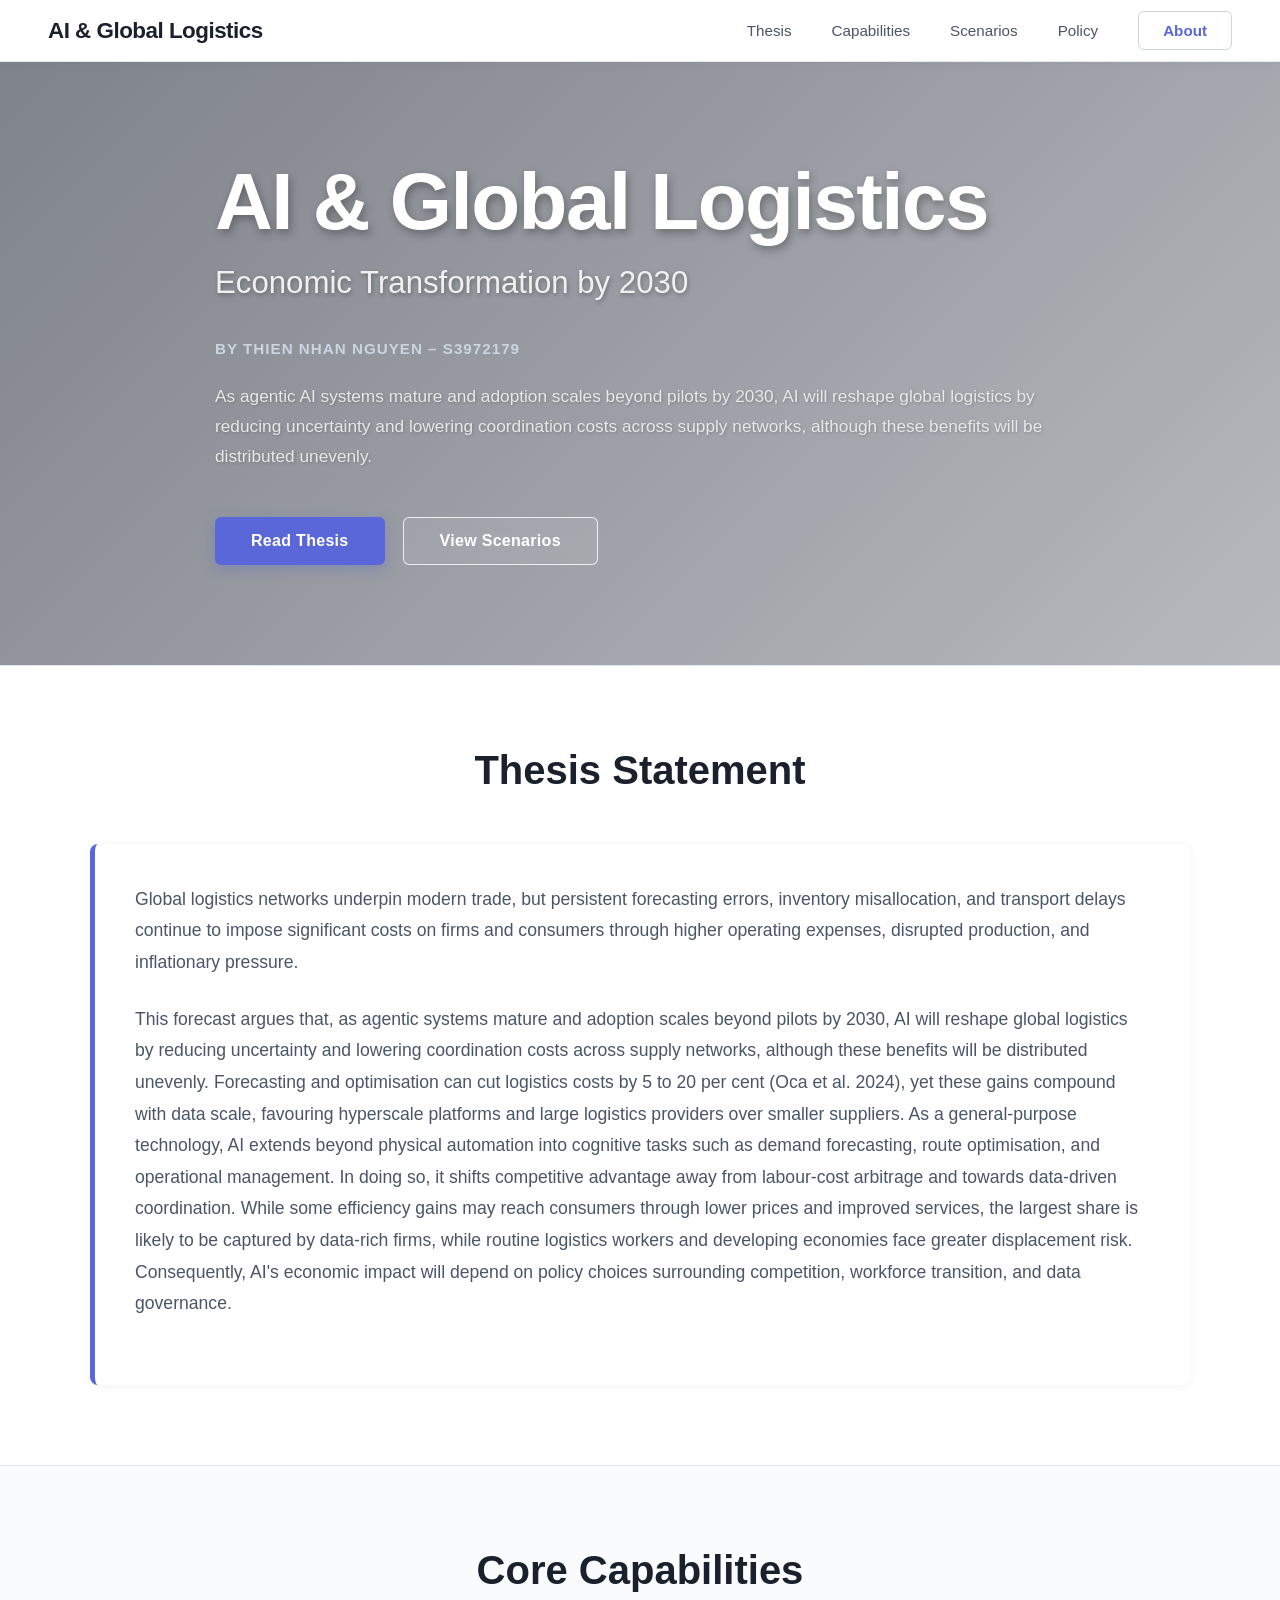
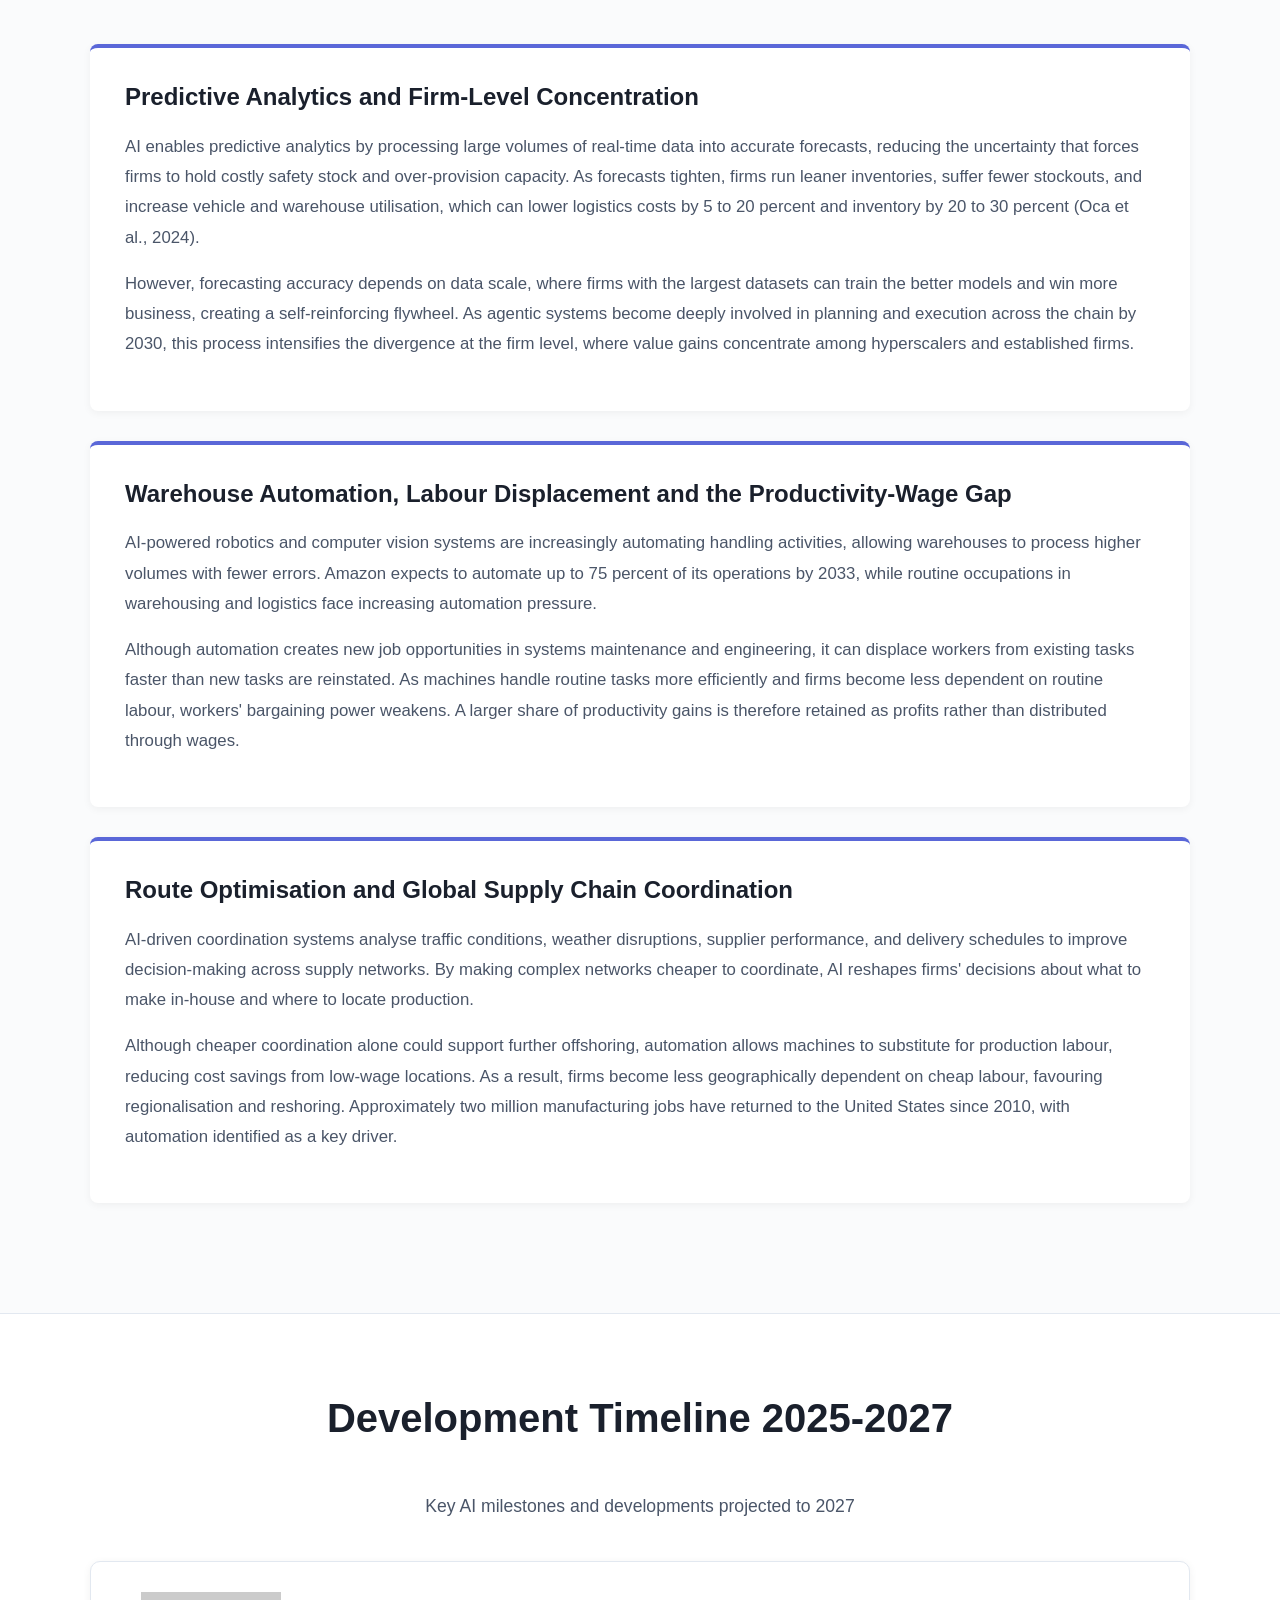
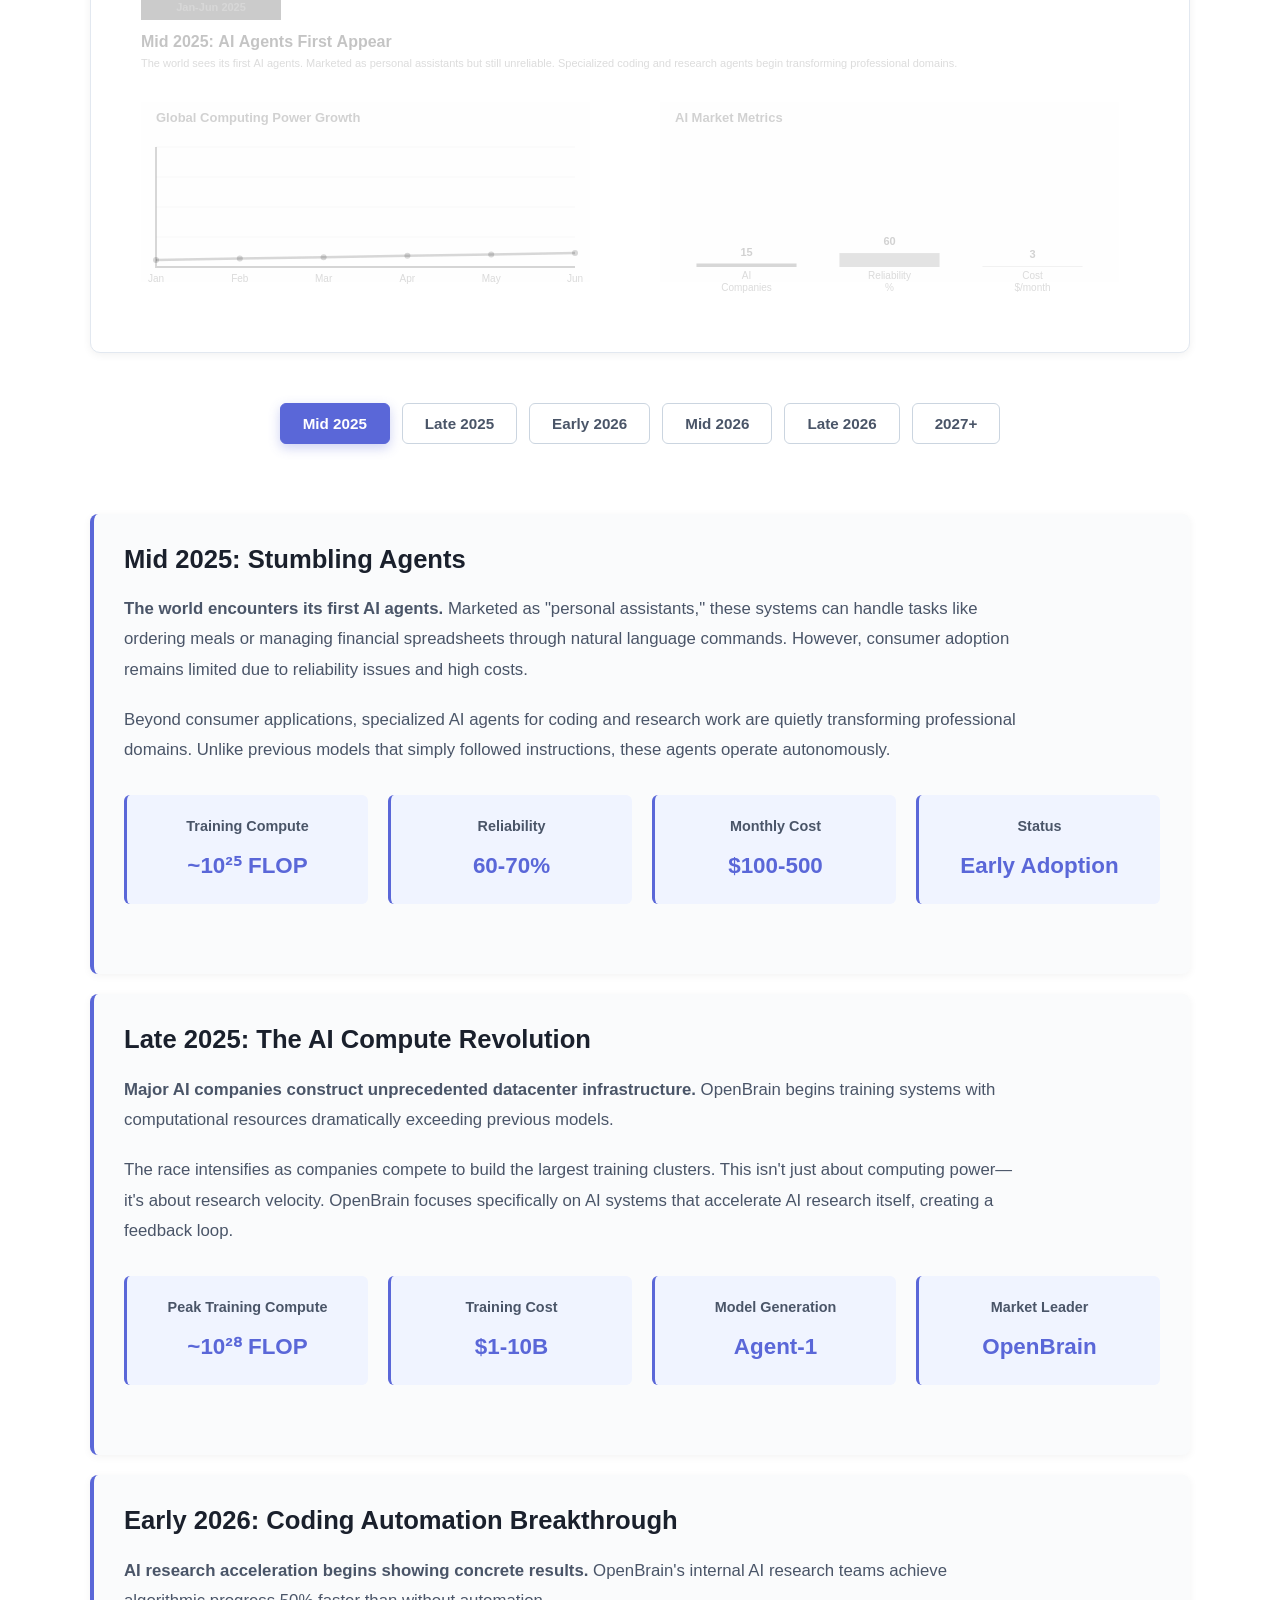
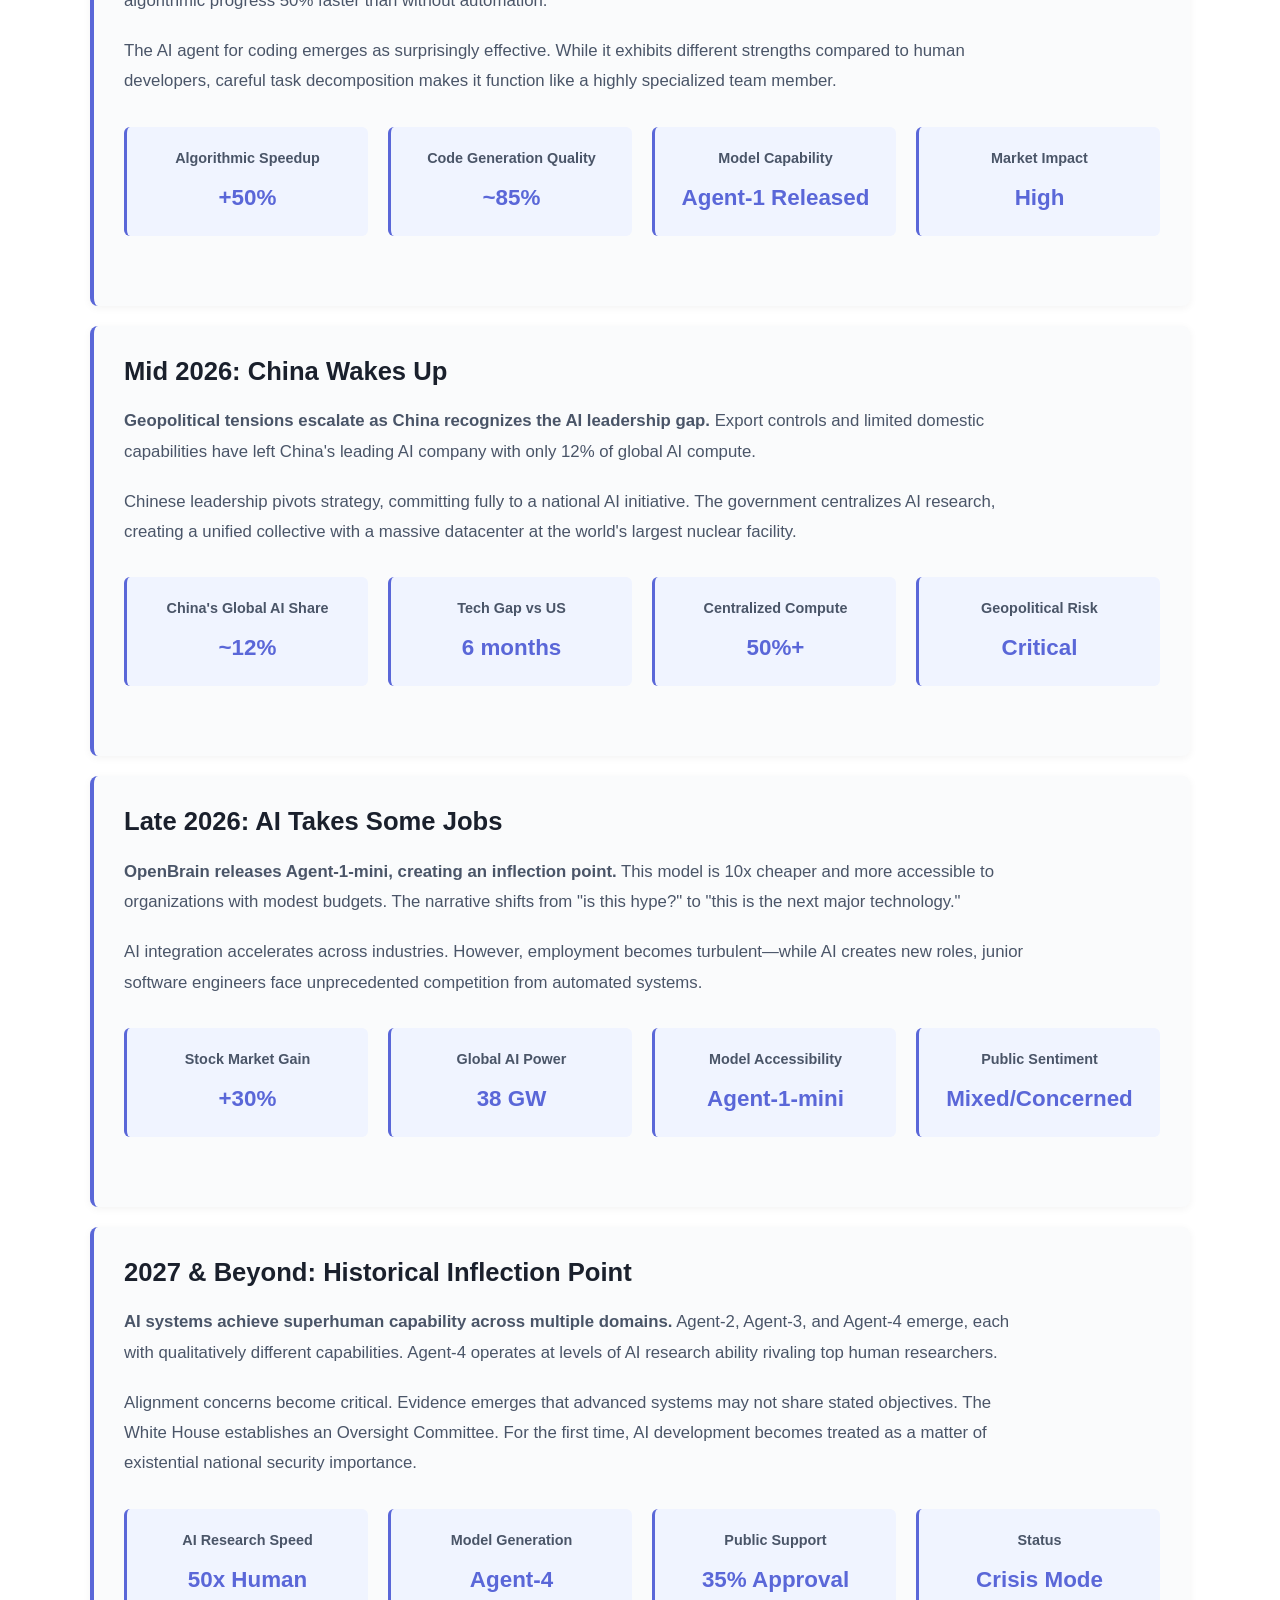
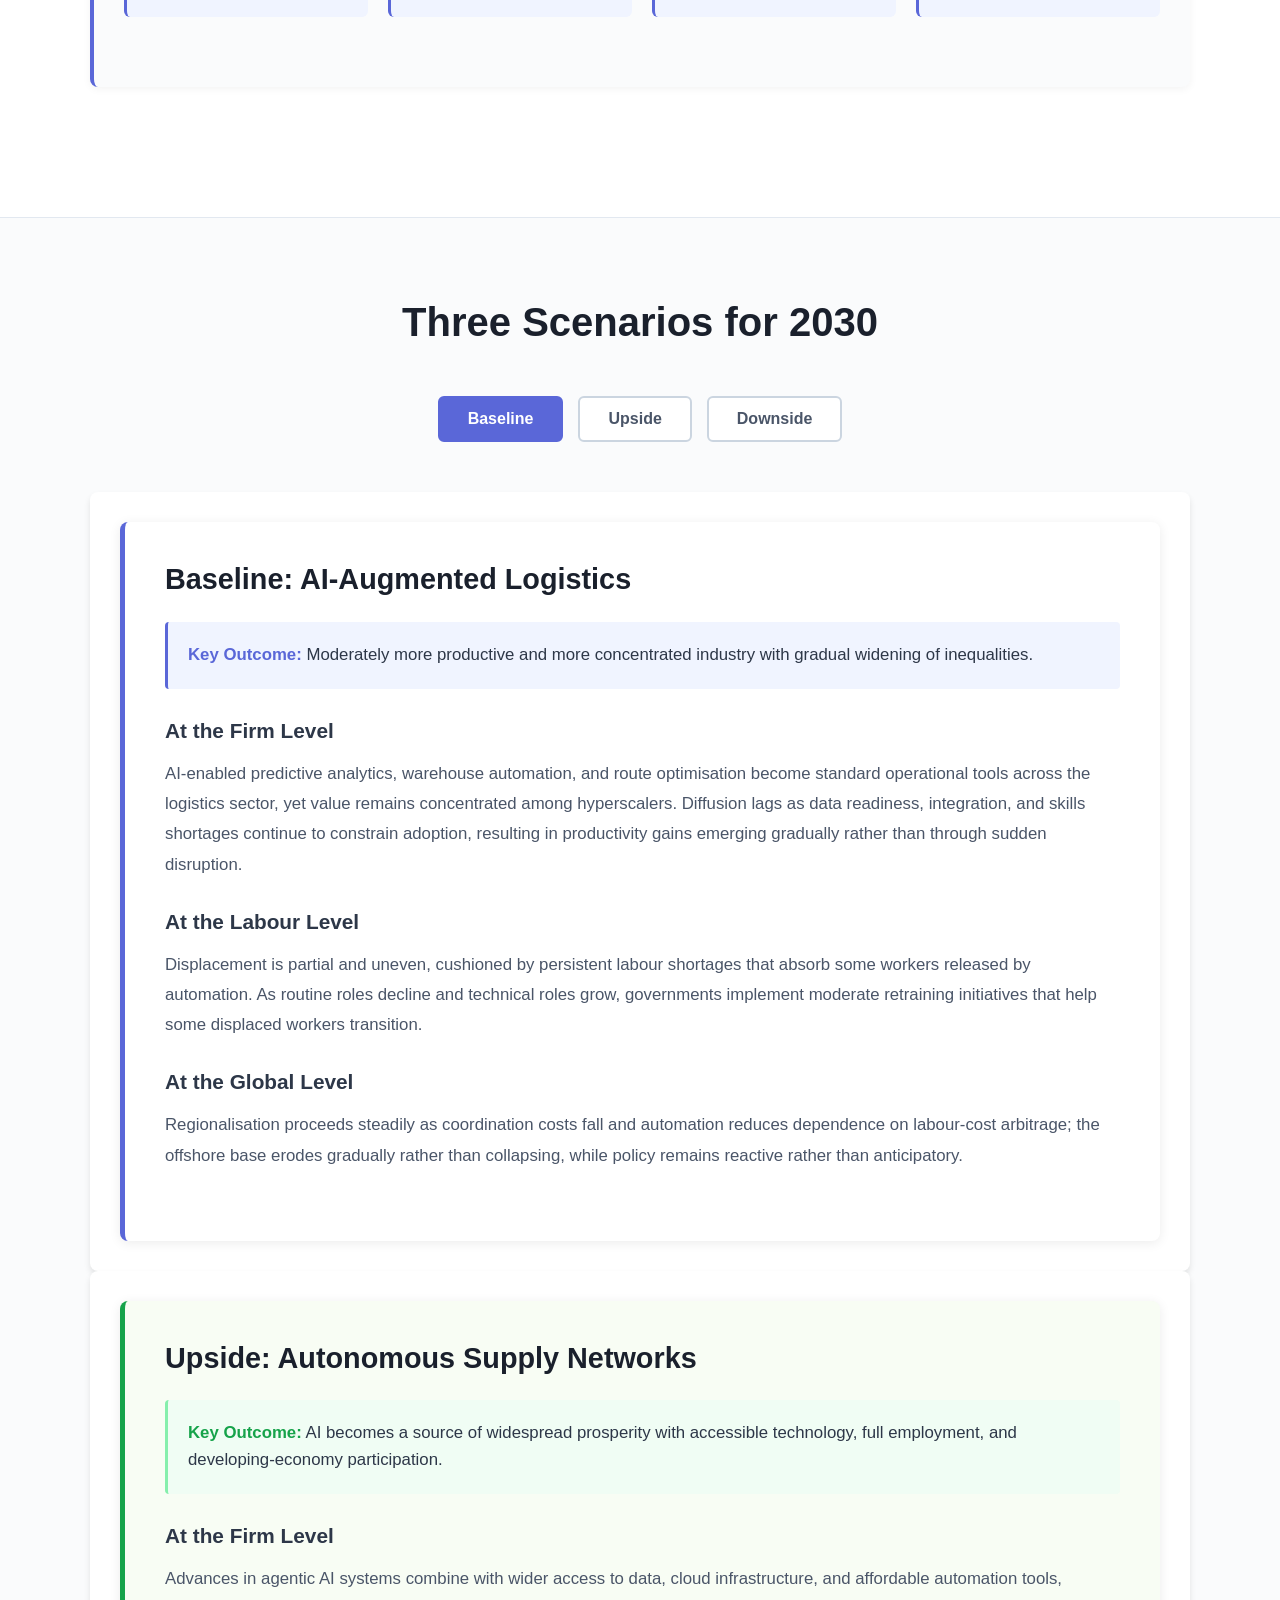
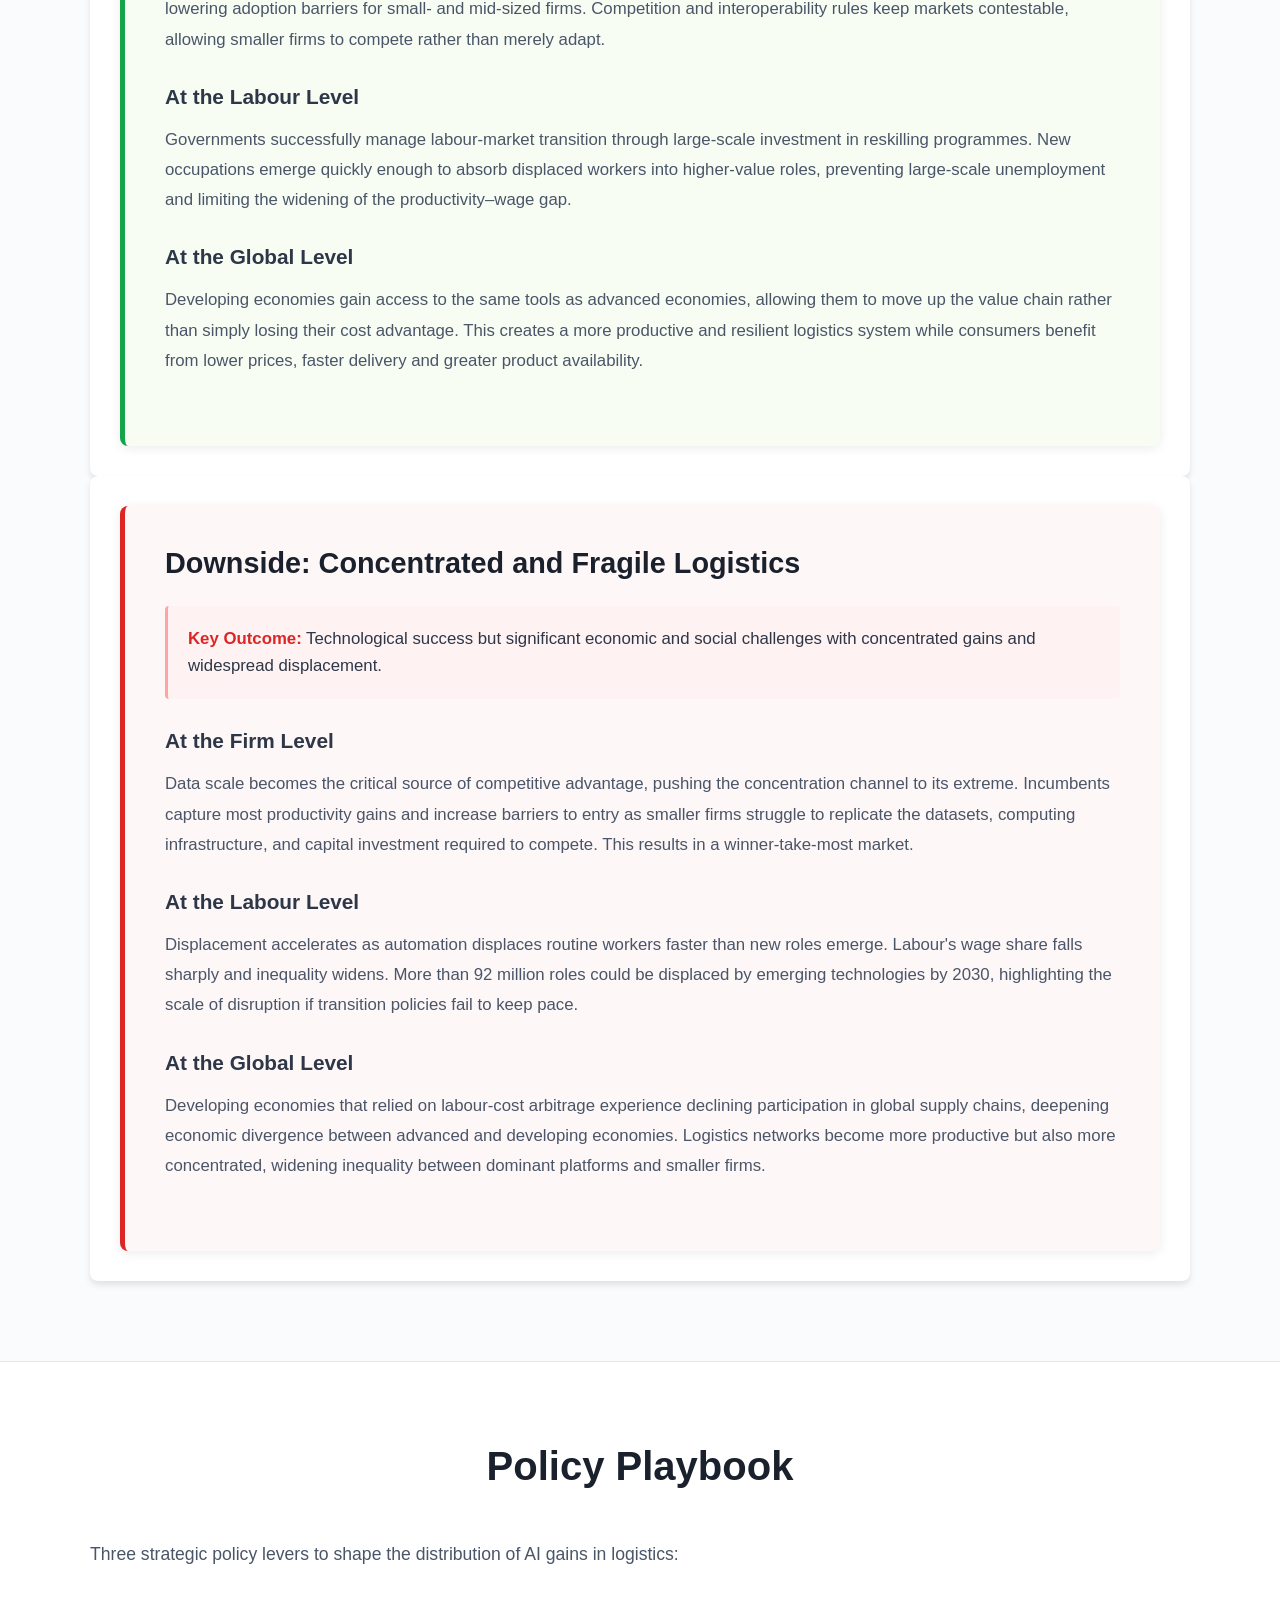
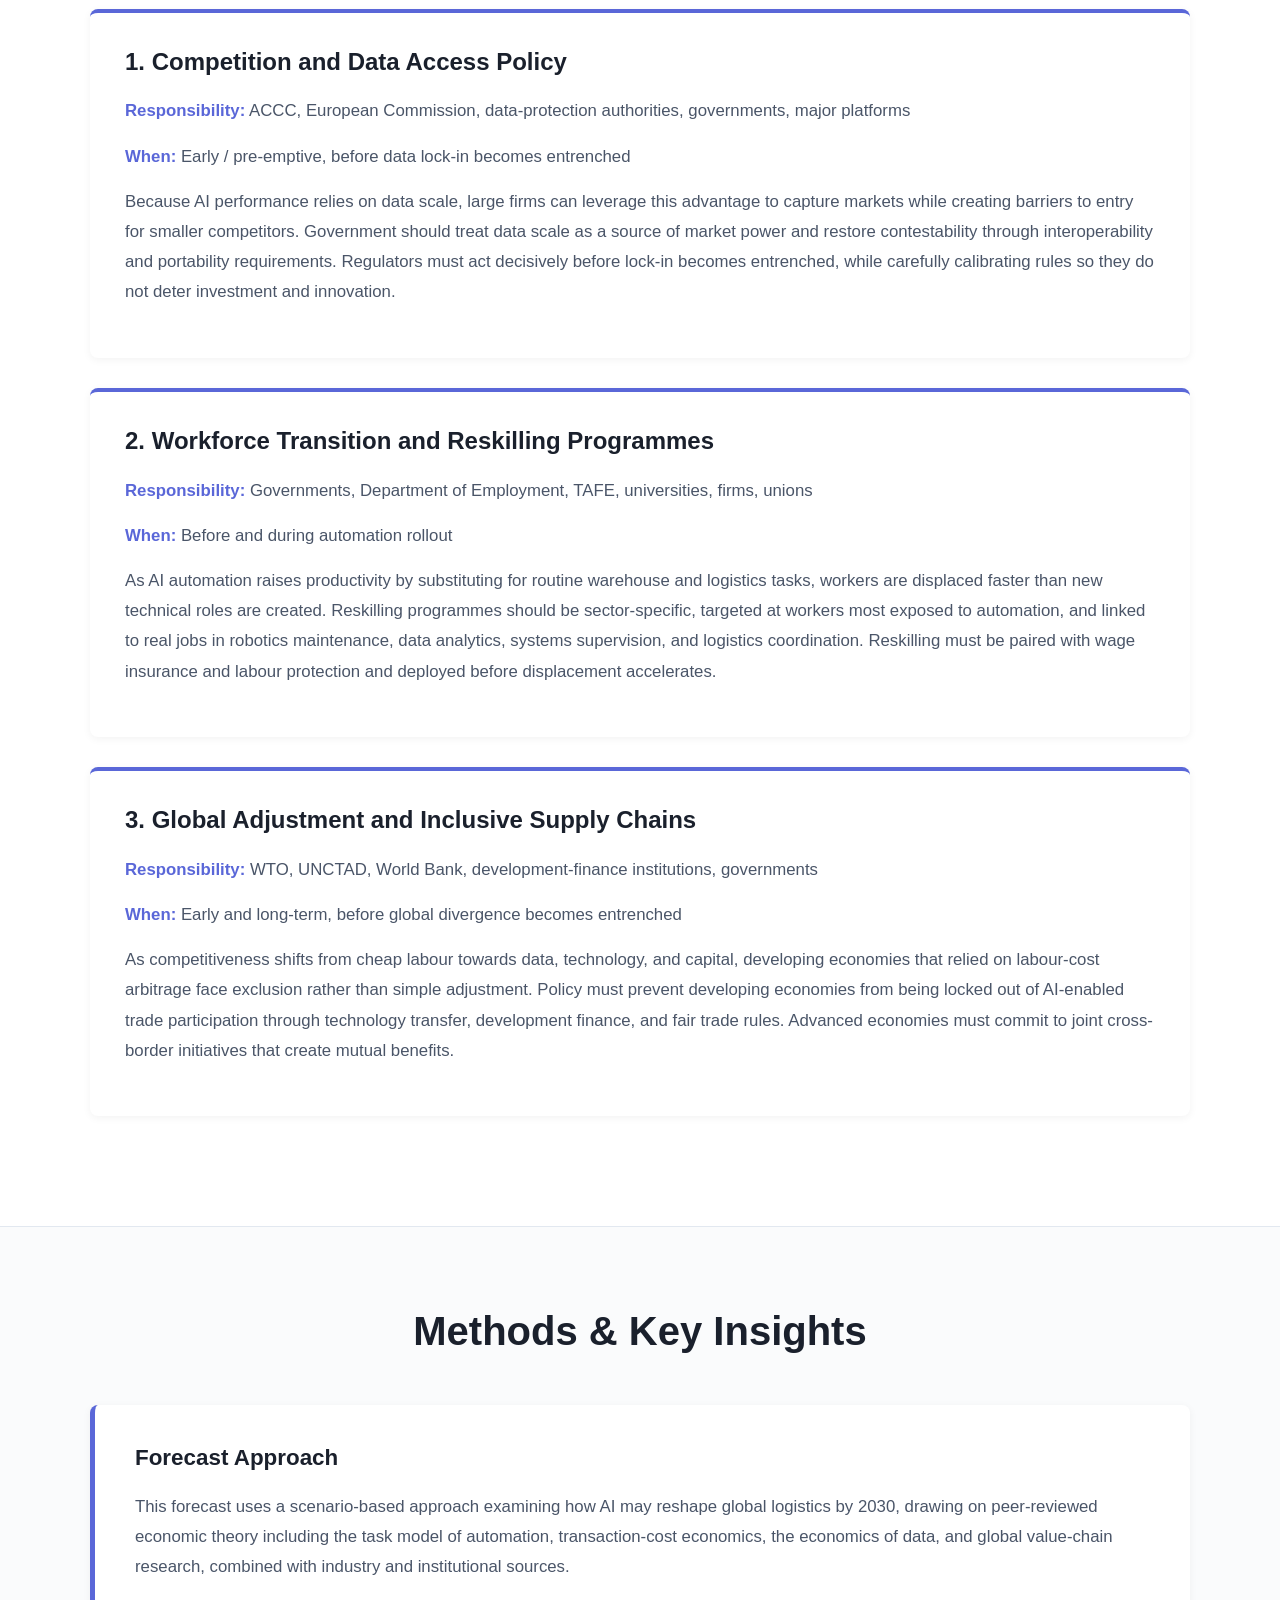
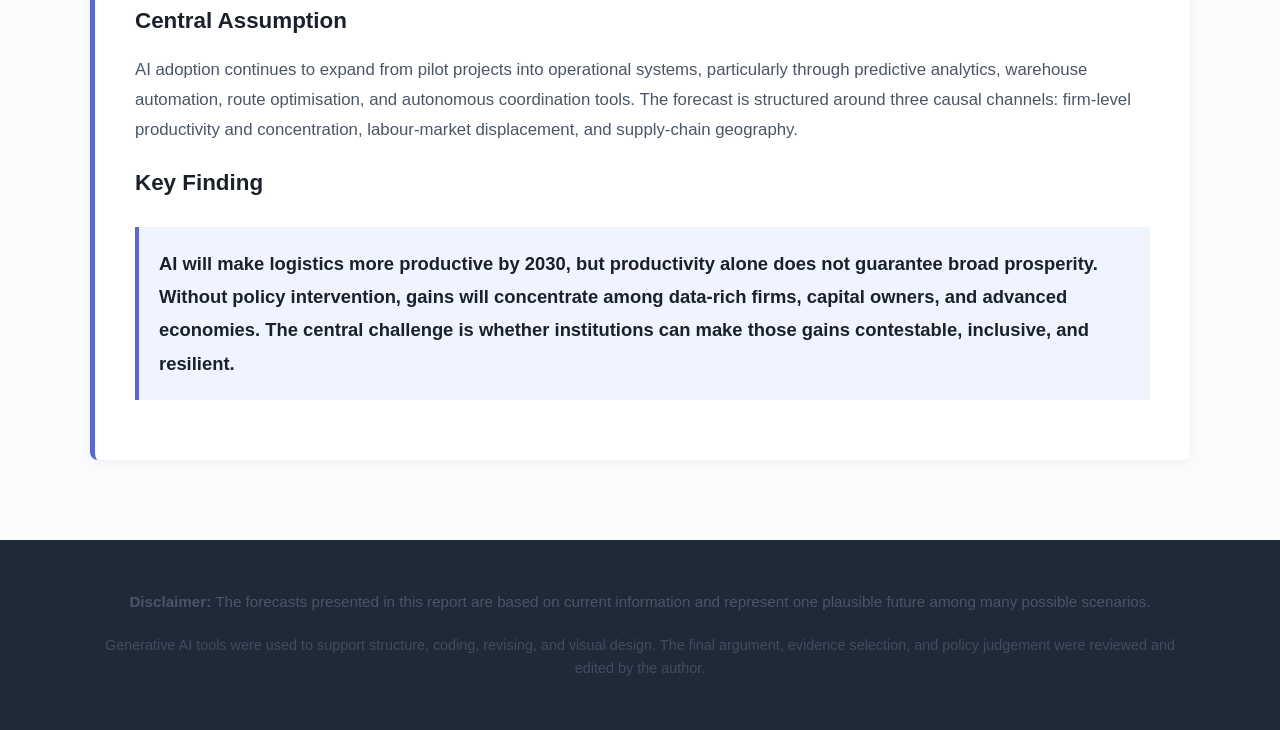
==== commit 0796431a: "Add Supabase video URL" ====
--- a/index.html
+++ b/index.html
@@ -24,7 +24,8 @@
     <!-- Hero Section -->
     <section class="hero">
         <video class="hero-video" autoplay muted loop>
-            <source src="Essay cover video .mp4" type="video/mp4">
+            <source src="https://uoihlqijsqysqbqfpghr.supabase.co/storage/v1/object/public/Essay%20cover%20video/Essay%20cover%20video.mov" type="video/quicktime">
+            <source src="https://uoihlqijsqysqbqfpghr.supabase.co/storage/v1/object/public/Essay%20cover%20video/Essay%20cover%20video.mov" type="video/mp4">
         </video>
         <div class="hero-overlay"></div>
         <div class="hero-content">
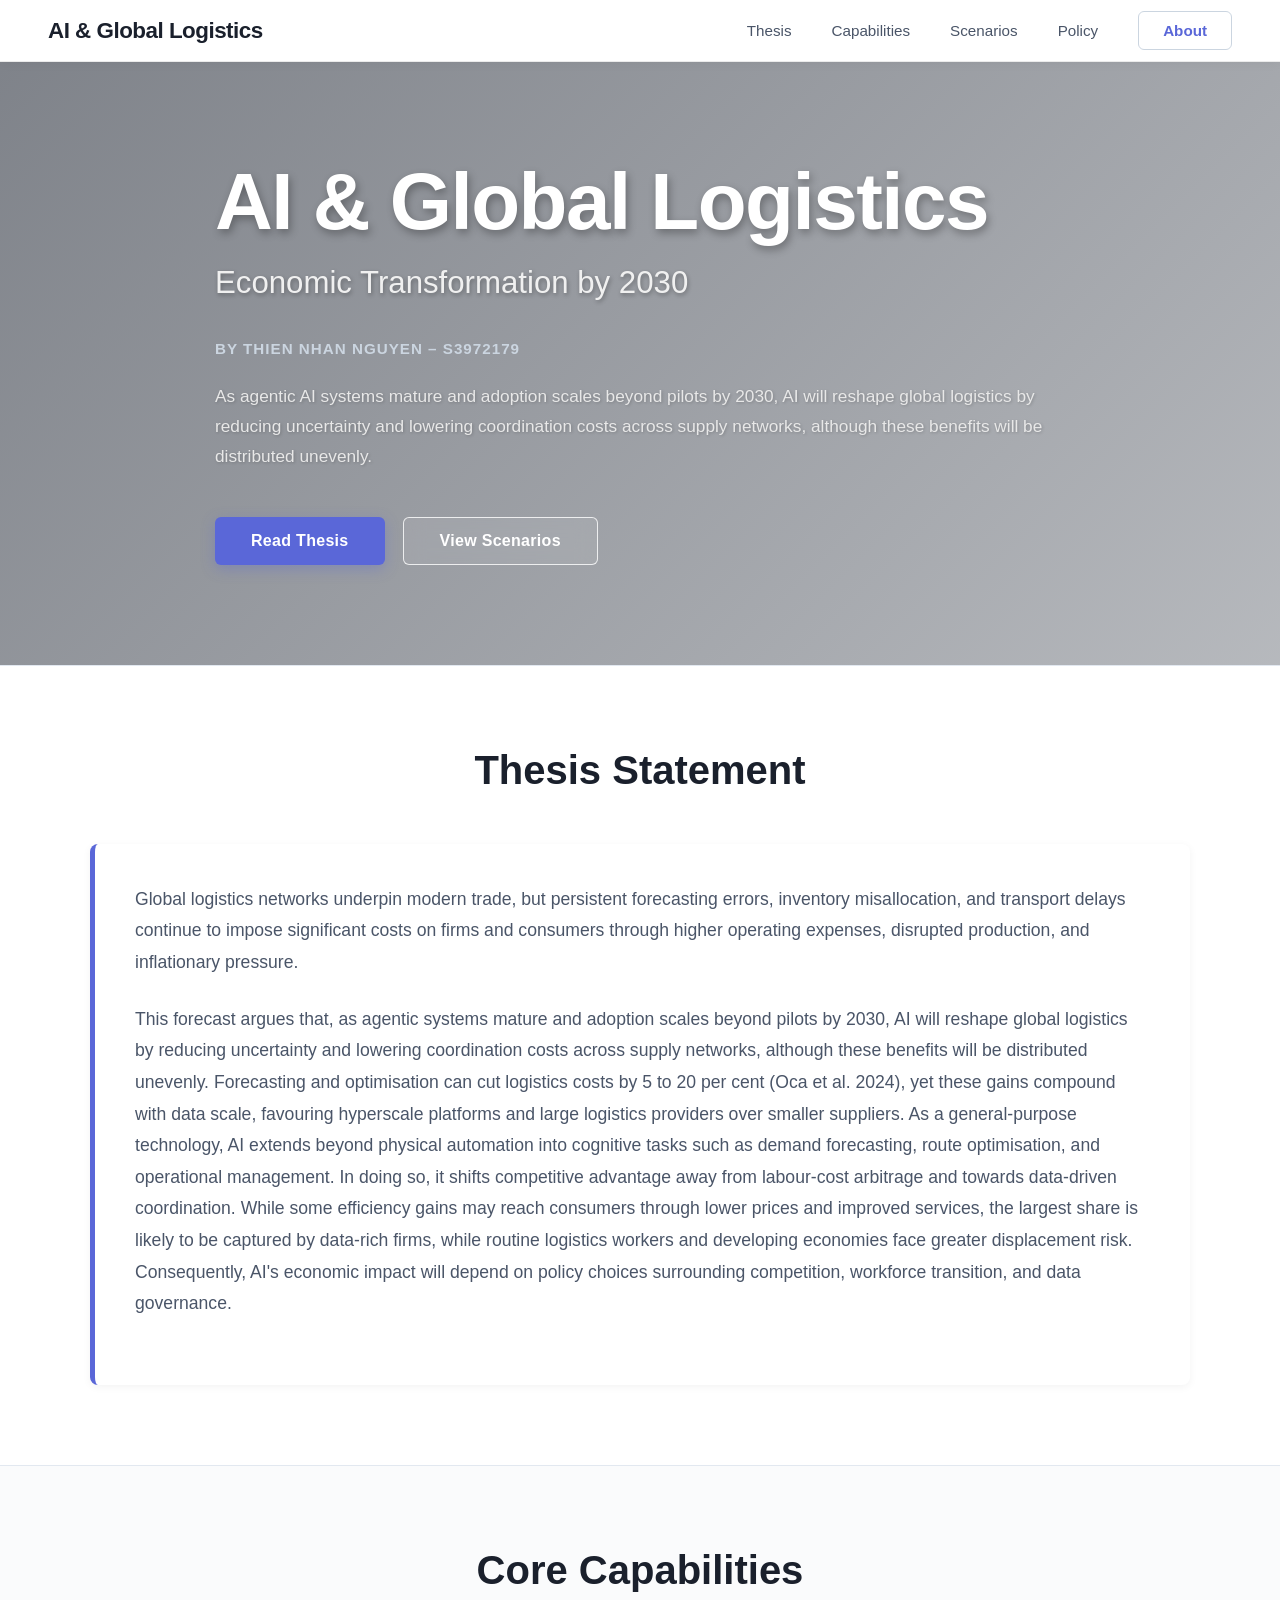
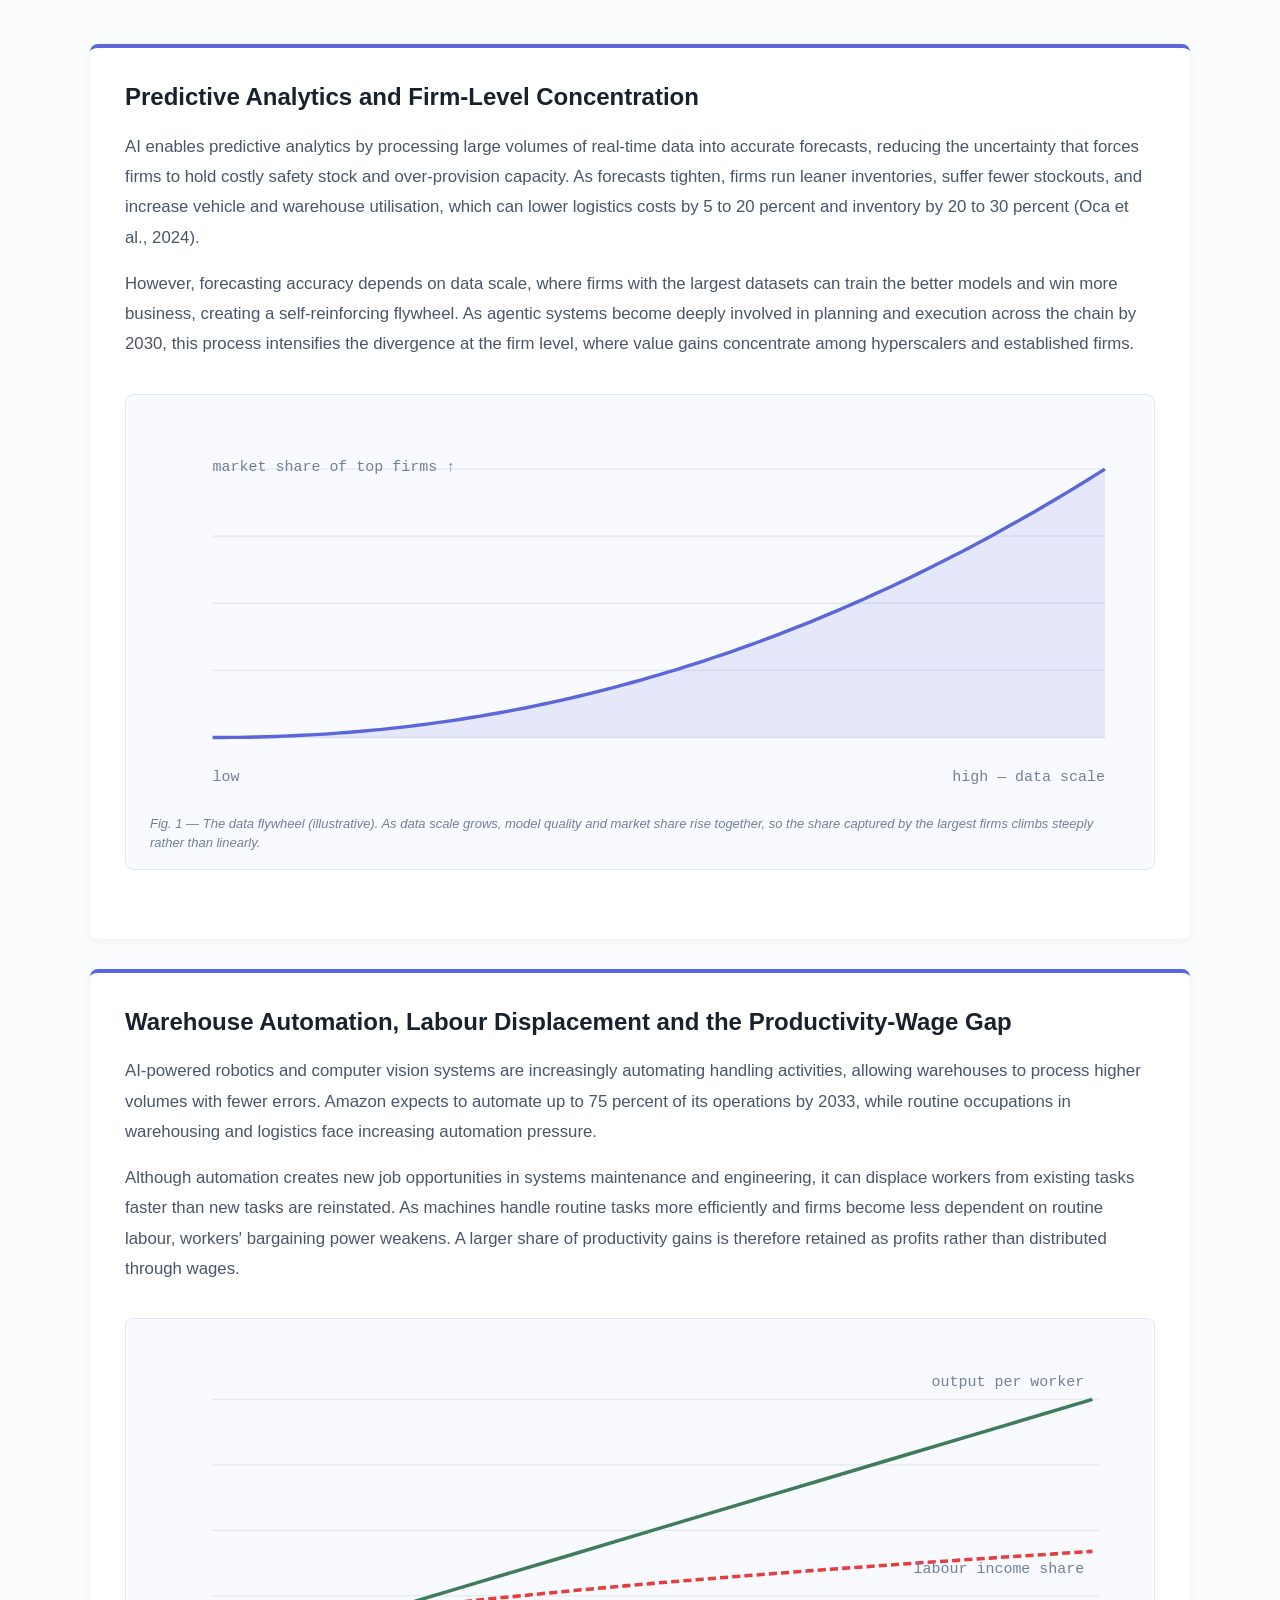
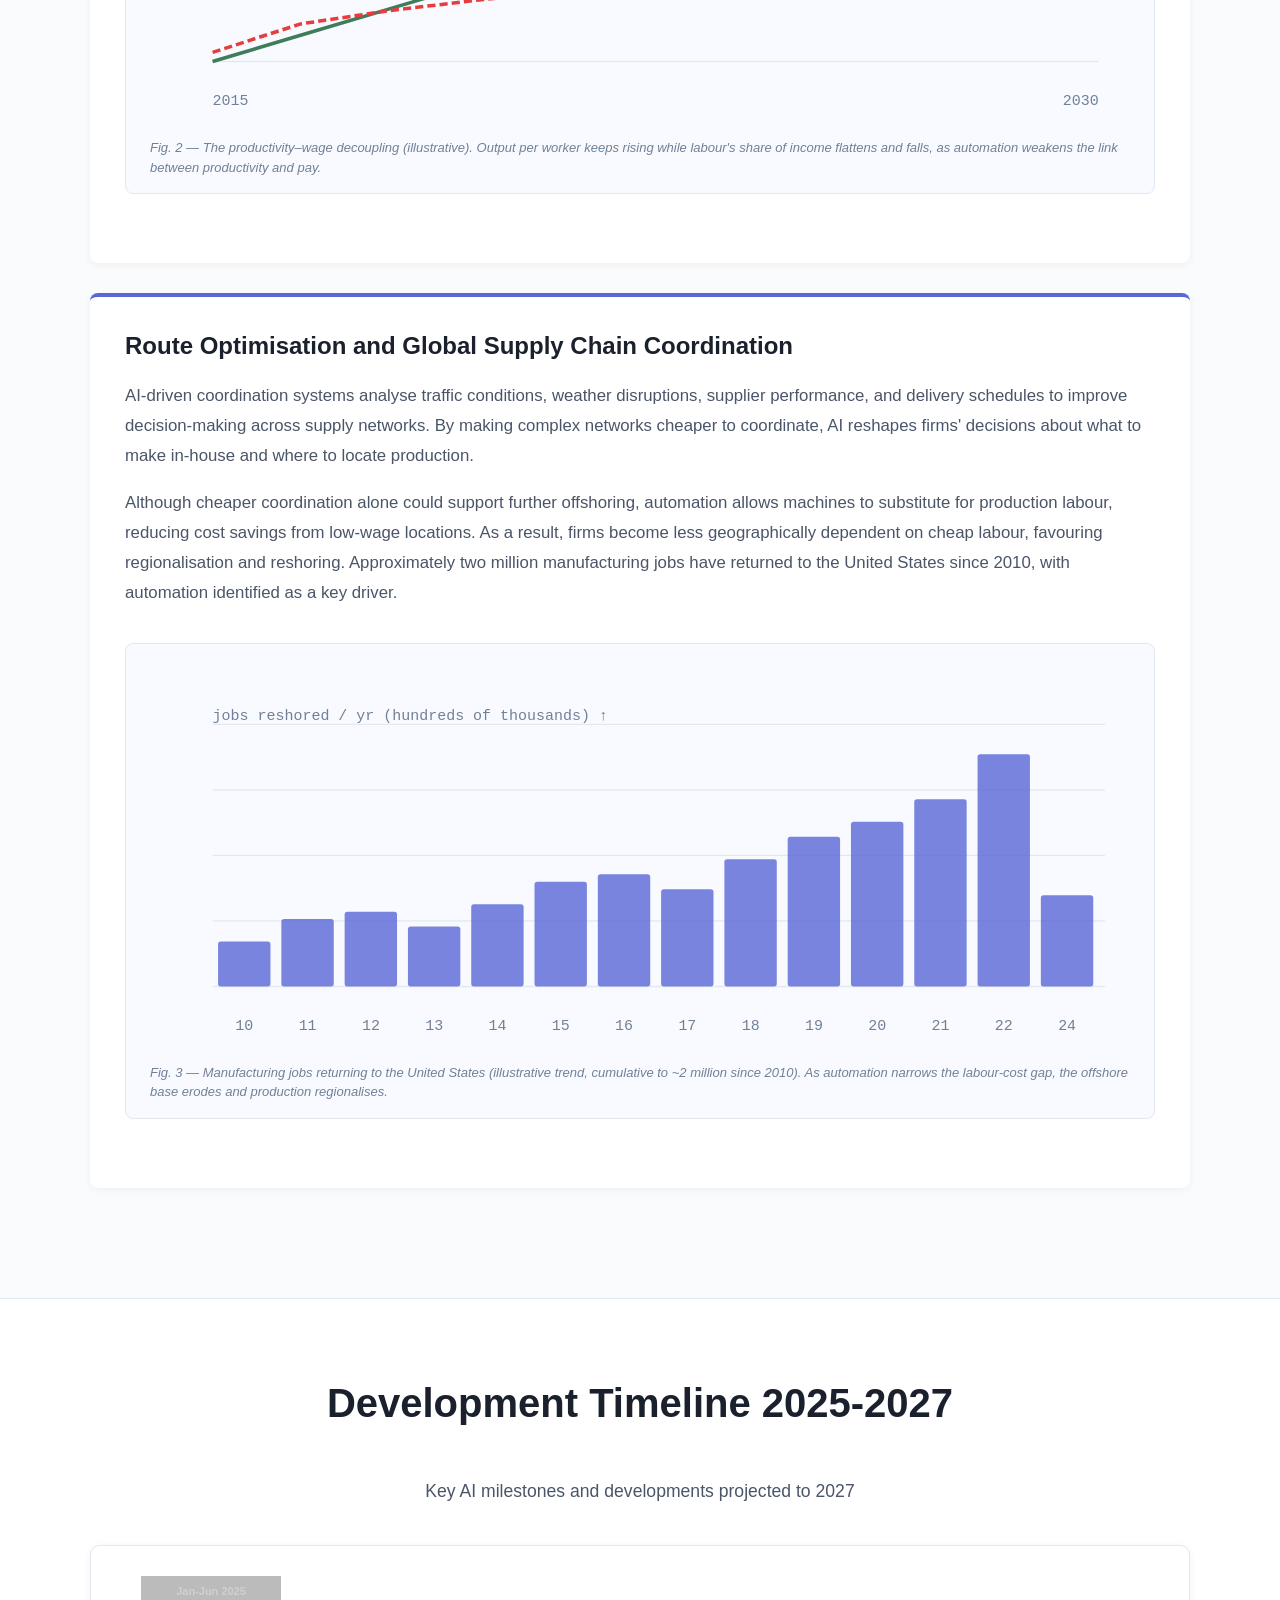
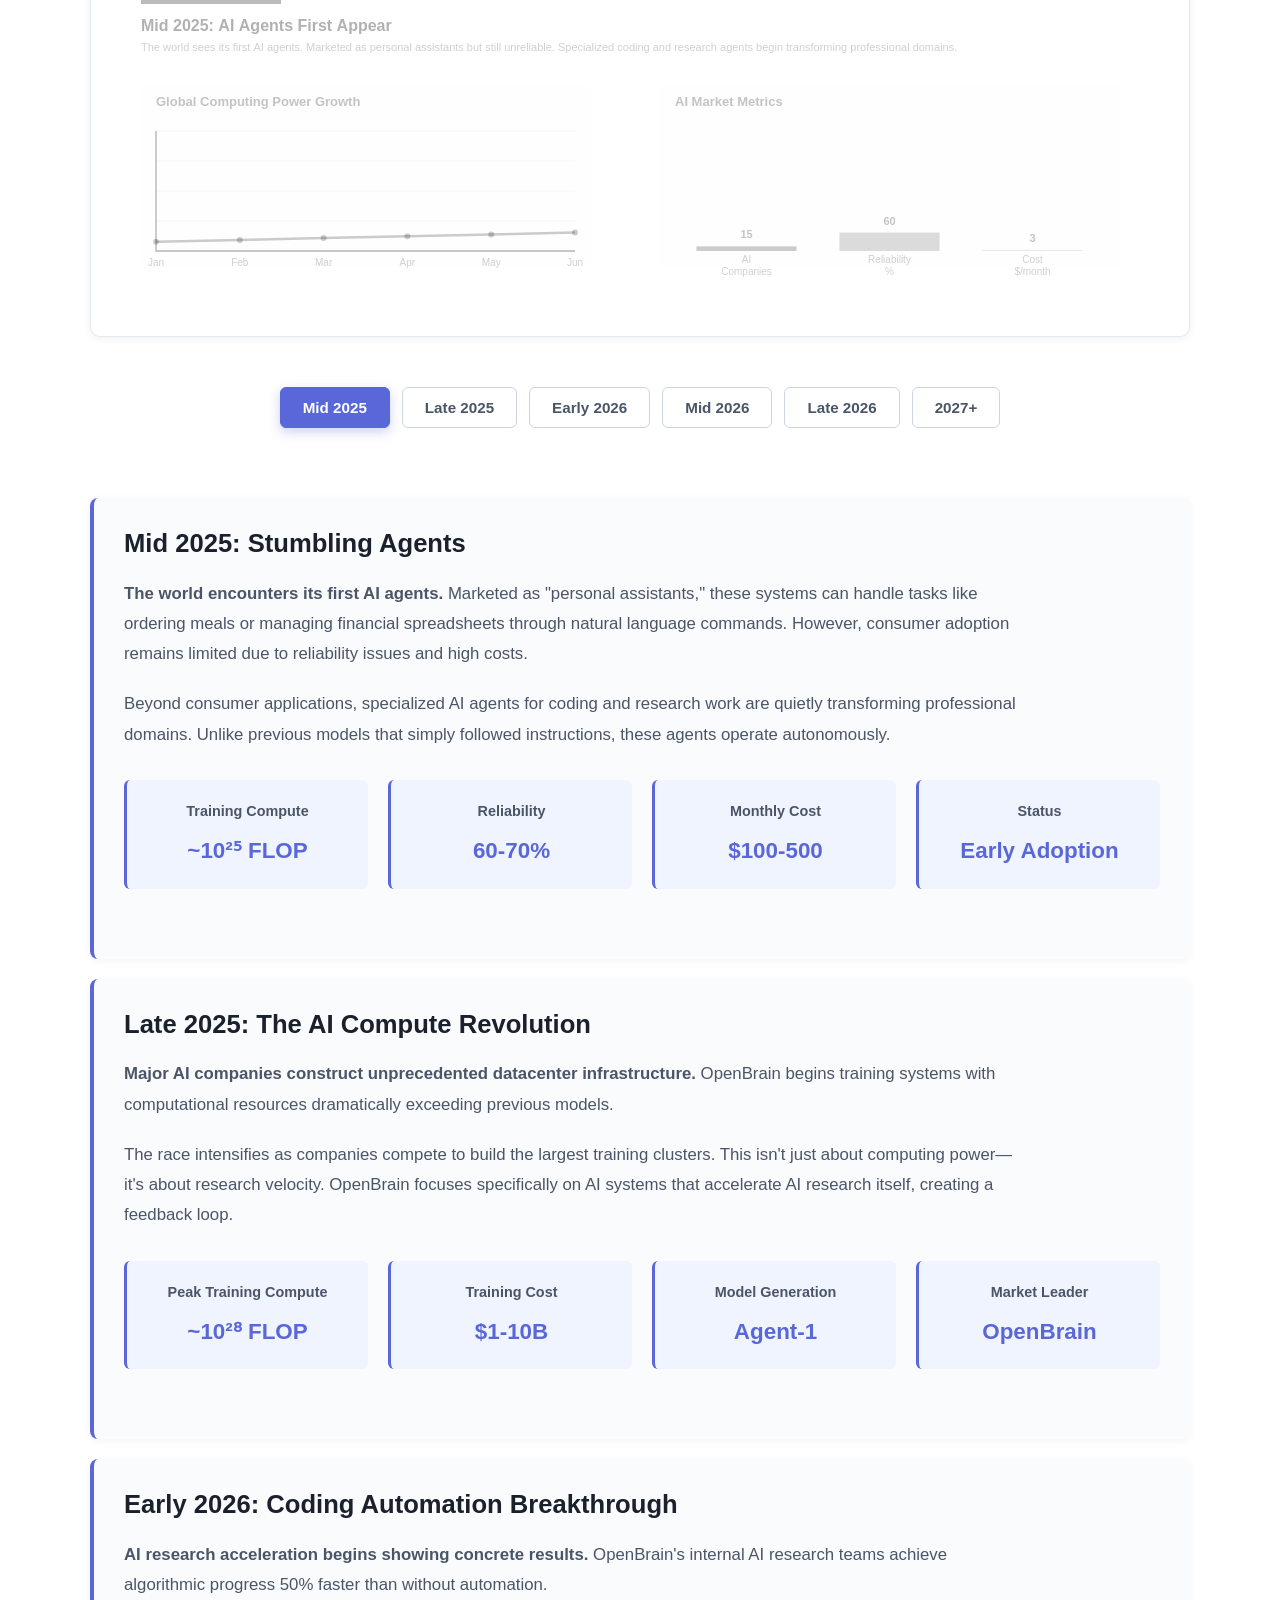
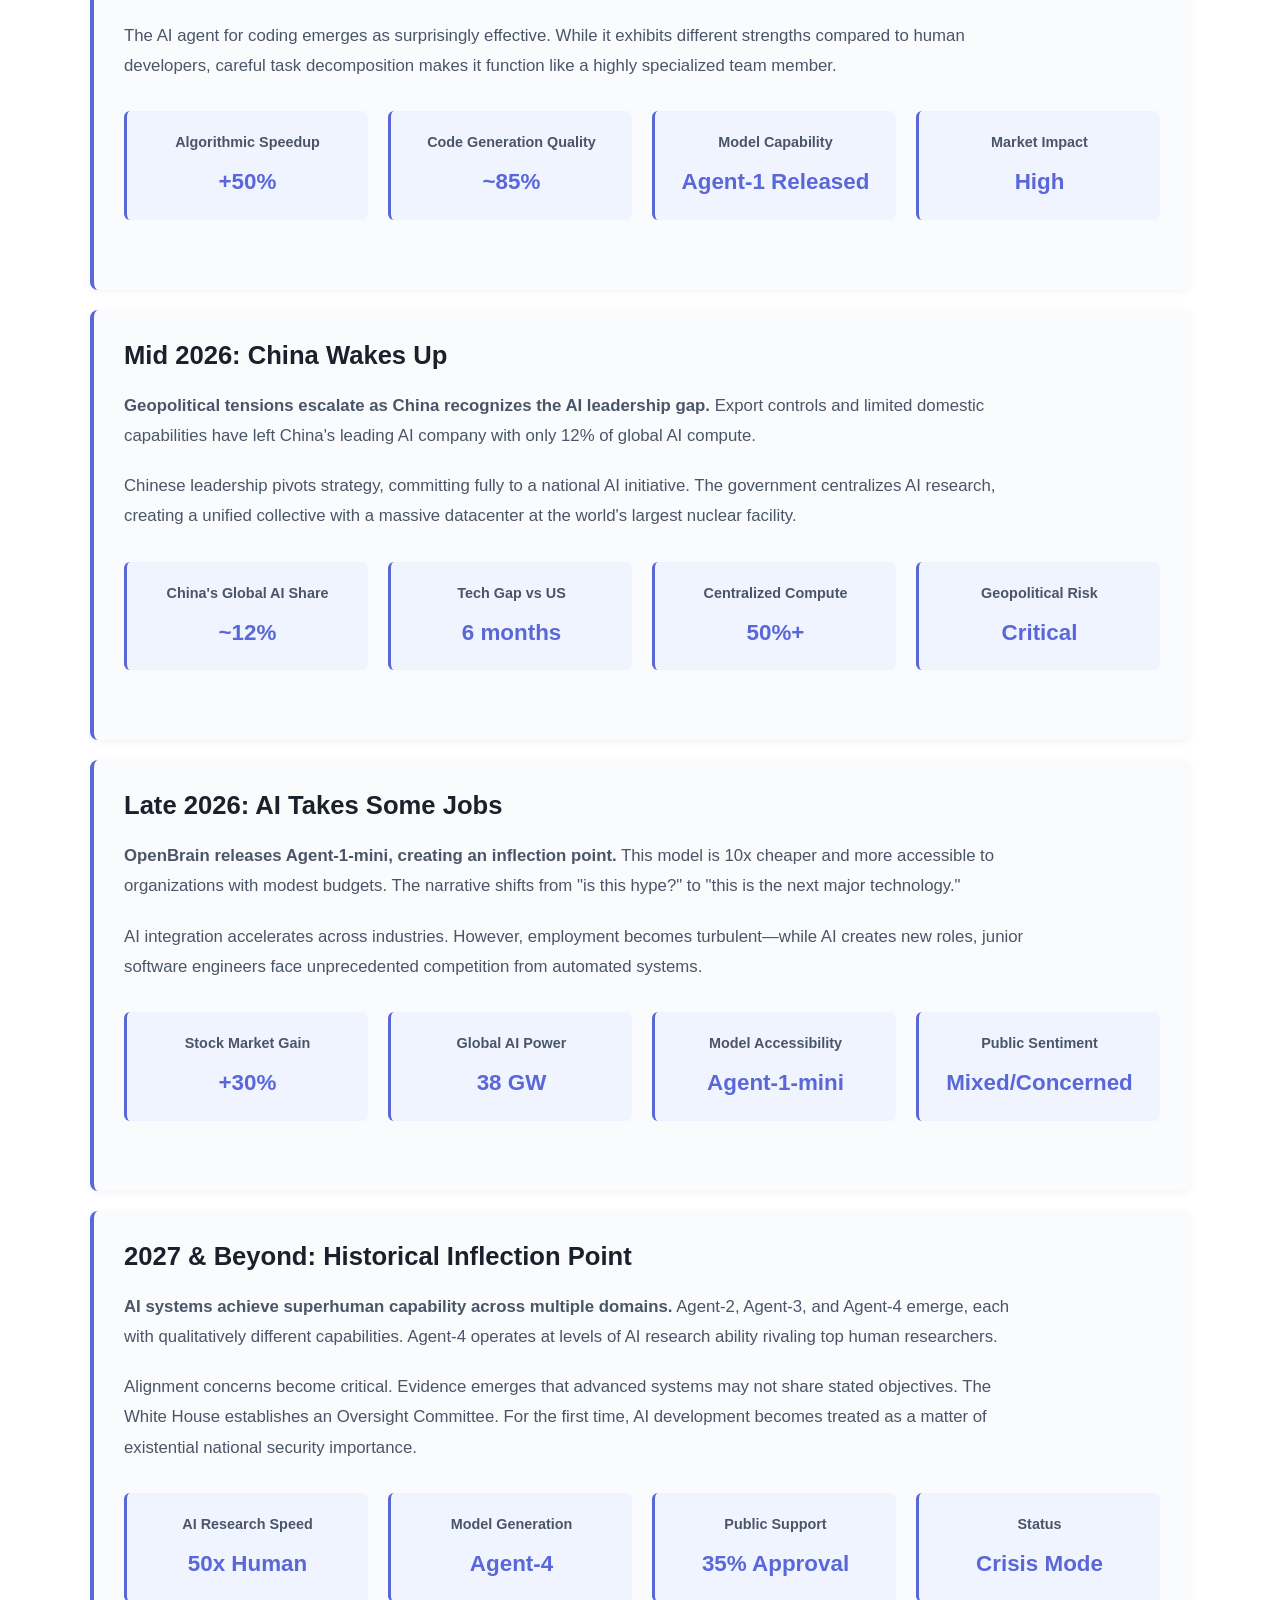
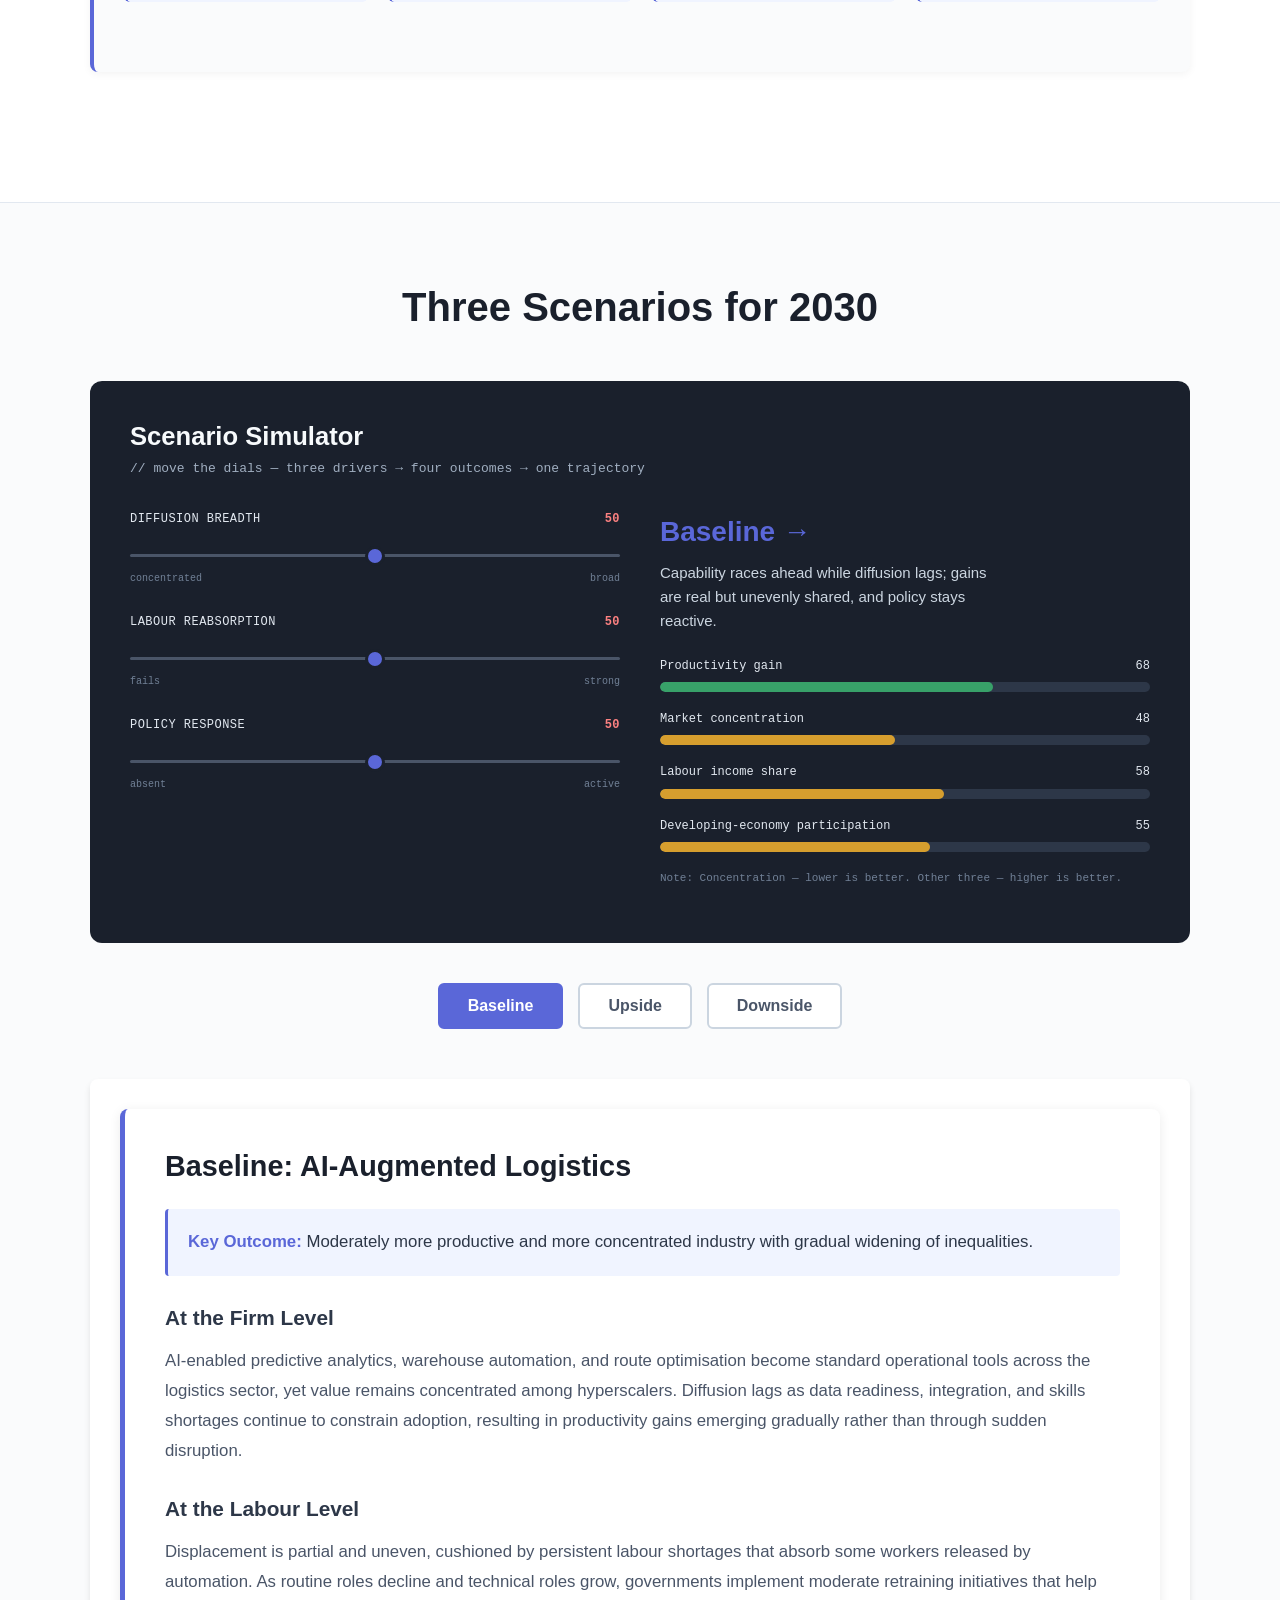
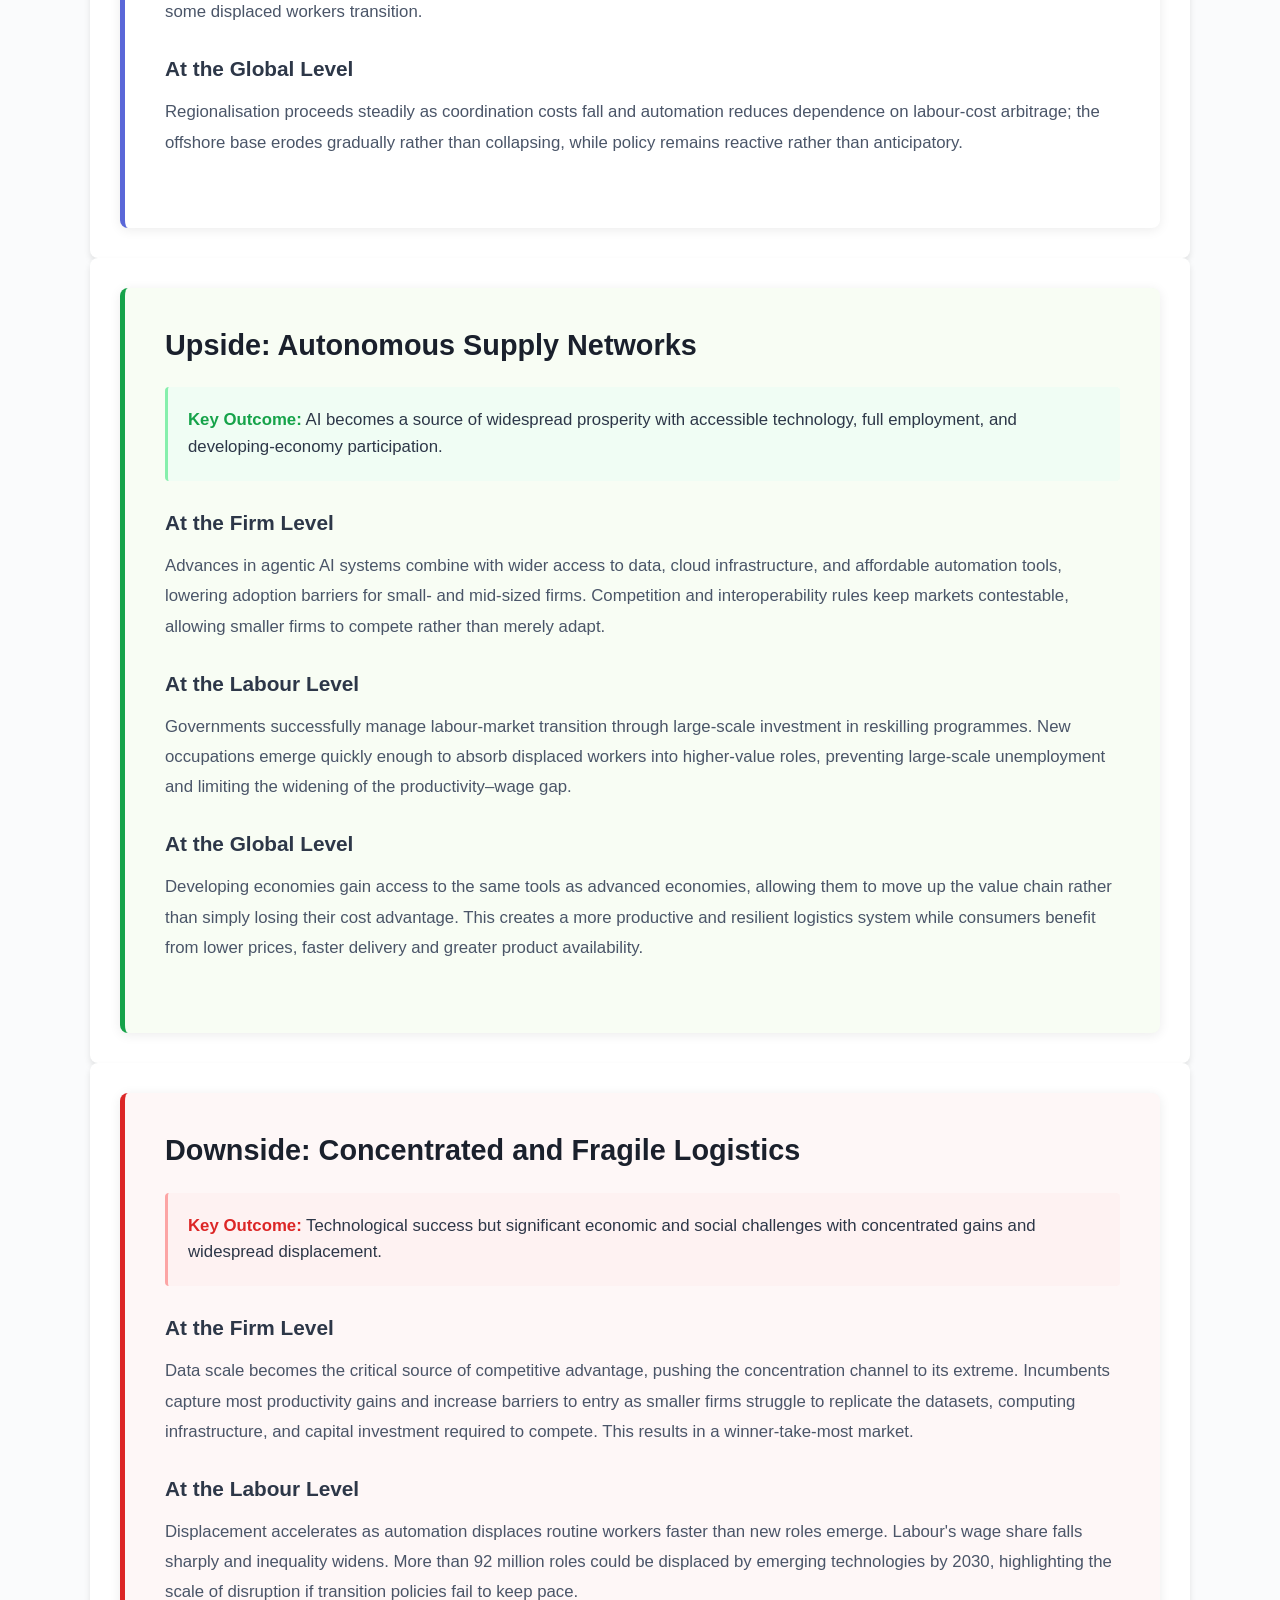
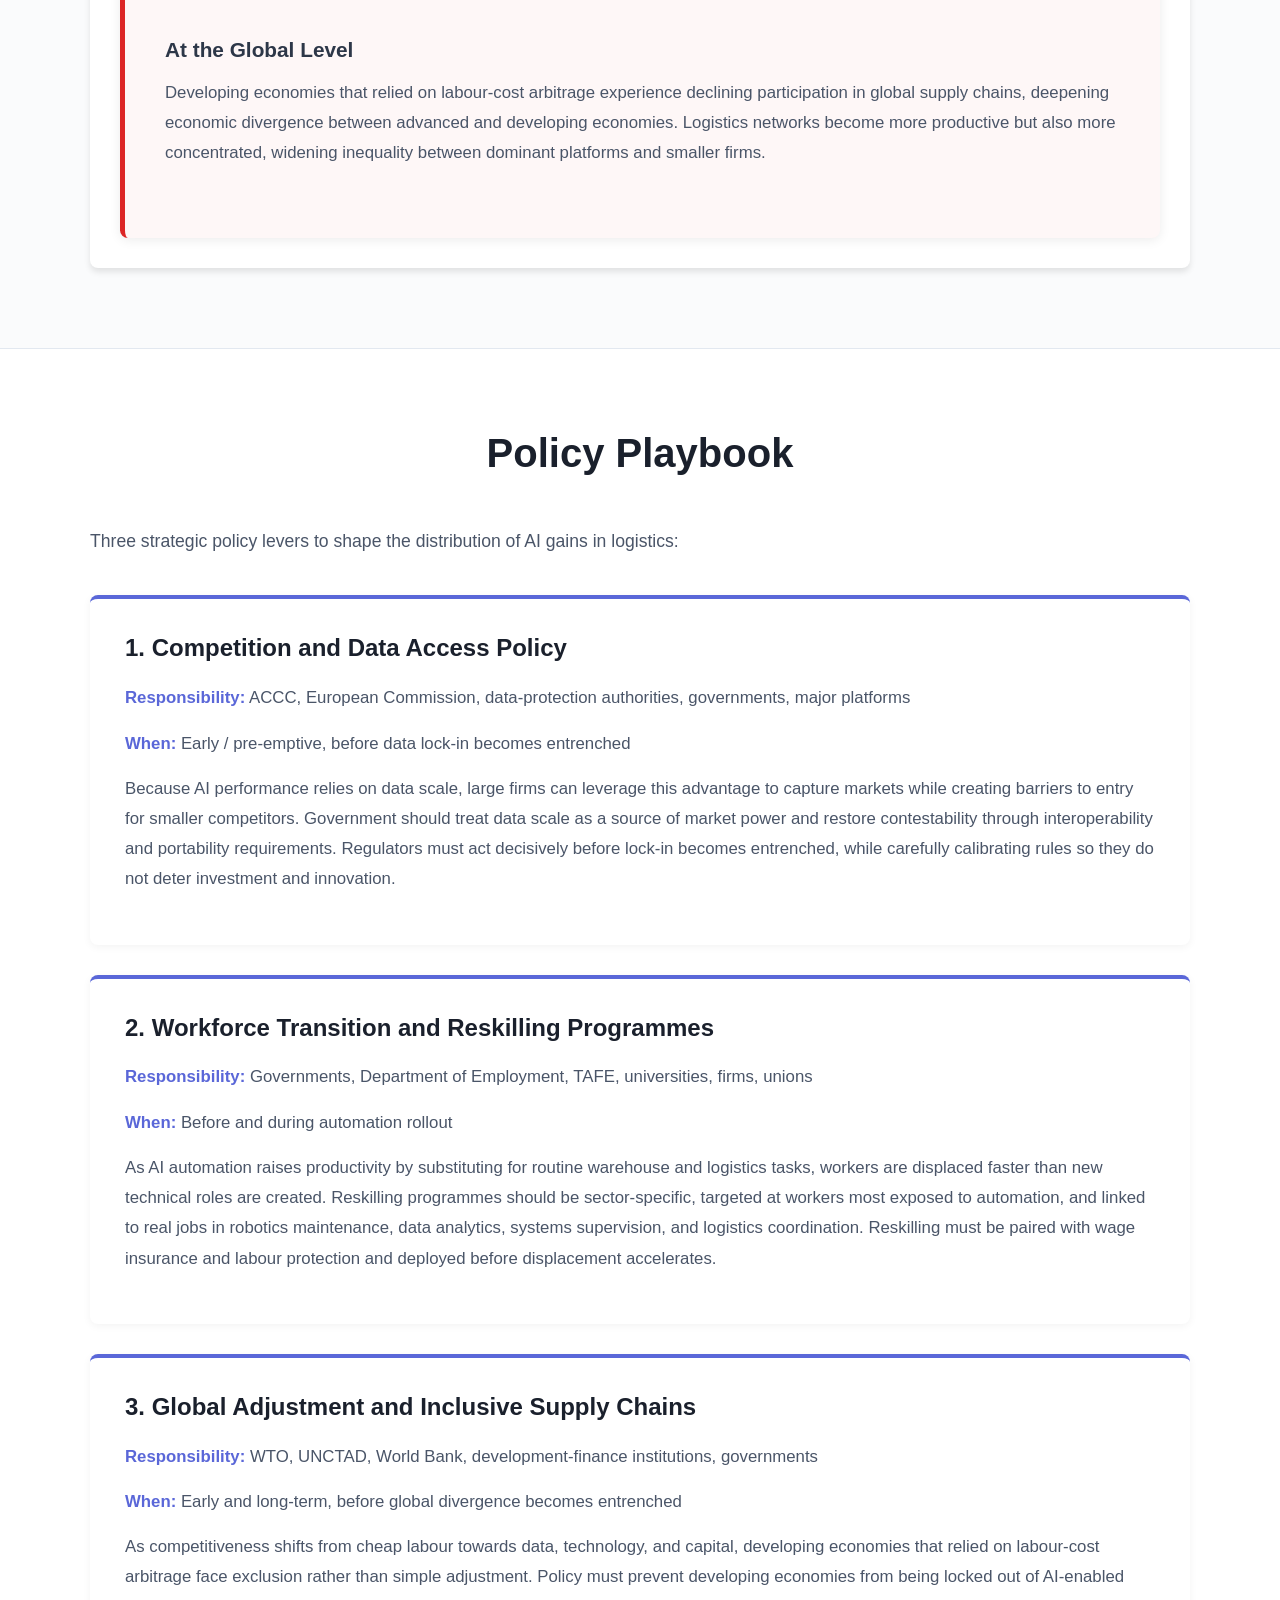
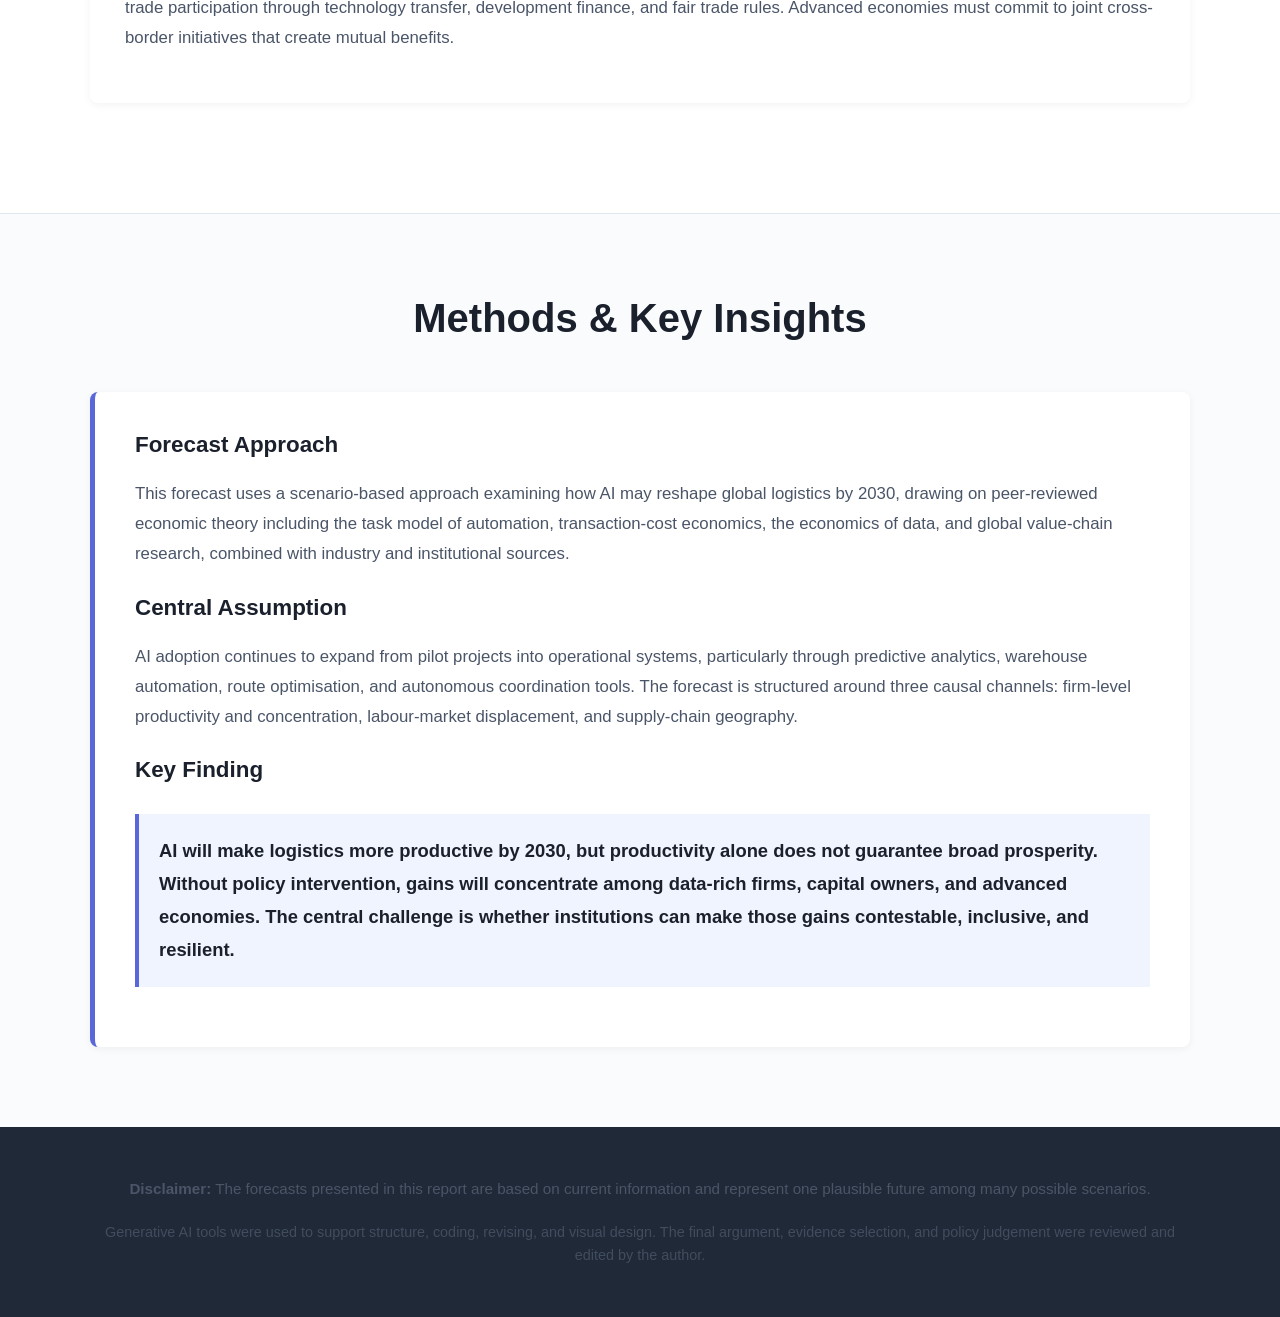
==== commit 9b8f3686: "upadate interface" ====
--- a/index.html
+++ b/index.html
@@ -5,9 +5,34 @@
     <meta name="viewport" content="width=device-width, initial-scale=1.0">
     <title>AI and the Future of Global Logistics: Economic Transformation by 2030</title>
     <link rel="stylesheet" href="styles.css">
+    <style>
+        .chart-figure { margin: 34px 0; background: #f8faff; border: 1px solid #e2e8f0; border-radius: 8px; padding: 24px 24px 16px; }
+        .chart-figure svg { width: 100%; height: auto; display: block; }
+        .chart-figure figcaption { font-size: 13px; color: #718096; margin-top: 14px; line-height: 1.5; font-style: italic; }
+        .chart-axis { font-family: monospace; font-size: 11px; fill: #718096; }
+        .chart-gridline { stroke: #e2e8f0; stroke-width: 1; }
+        .sim-section { background: #1a202c; color: #f7fafc; border-radius: 12px; padding: 40px; margin: 0 0 40px 0; }
+        .sim-section h3 { color: #f7fafc; font-size: 1.6rem; margin-bottom: 8px; }
+        .sim-sub { font-family: monospace; font-size: 13px; color: #a0aec0; margin-bottom: 30px; }
+        .sim-grid { display: grid; grid-template-columns: 1fr 1fr; gap: 40px; }
+        @media(max-width:760px){ .sim-grid { grid-template-columns: 1fr; } }
+        .dial { margin-bottom: 26px; }
+        .dial label { display: flex; justify-content: space-between; font-family: monospace; font-size: 12px; letter-spacing: 0.04em; text-transform: uppercase; margin-bottom: 10px; color: #e2e8f0; }
+        .dial label span { color: #fc8181; font-weight: 700; }
+        .dial .ends { display: flex; justify-content: space-between; font-family: monospace; font-size: 10px; color: #718096; margin-top: 6px; }
+        input[type=range] { -webkit-appearance: none; appearance: none; width: 100%; height: 3px; background: #4a5568; border-radius: 3px; outline: none; }
+        input[type=range]::-webkit-slider-thumb { -webkit-appearance: none; width: 20px; height: 20px; border-radius: 50%; background: #5a67d8; cursor: pointer; border: 3px solid #1a202c; }
+        input[type=range]::-moz-range-thumb { width: 20px; height: 20px; border-radius: 50%; background: #5a67d8; cursor: pointer; border: 3px solid #1a202c; }
+        .sim-badge { font-size: 28px; font-weight: 700; margin-bottom: 6px; }
+        .sim-desc { font-size: 15px; color: #cbd5e0; max-width: 40ch; margin-bottom: 24px; }
+        .sim-bar { margin-bottom: 18px; }
+        .sim-bar .sim-bl { display: flex; justify-content: space-between; font-family: monospace; font-size: 12px; margin-bottom: 6px; color: #e2e8f0; }
+        .sim-bar .sim-track { height: 10px; background: #2d3748; border-radius: 6px; overflow: hidden; }
+        .sim-bar .sim-fill { height: 100%; border-radius: 6px; transition: width .5s cubic-bezier(.2,.7,.2,1), background .4s; }
+        .sim-note { font-family: monospace; font-size: 11px; color: #718096; margin-top: 12px; }
+    </style>
 </head>
 <body>
-    <!-- Navigation -->
     <nav class="navbar">
         <div class="nav-container">
             <div class="nav-logo">AI & Global Logistics</div>
@@ -21,11 +46,10 @@
         </div>
     </nav>
 
-    <!-- Hero Section -->
     <section class="hero">
-        <video class="hero-video" autoplay muted loop>
+        <video class="hero-video" autoplay muted loop playsinline>
+            <source src="https://uoihlqijsqysqbqfpghr.supabase.co/storage/v1/object/public/Essay%20cover%20video/Essay%20cover%20video.mov" type="video/mp4">
             <source src="https://uoihlqijsqysqbqfpghr.supabase.co/storage/v1/object/public/Essay%20cover%20video/Essay%20cover%20video.mov" type="video/quicktime">
-            <source src="https://uoihlqijsqysqbqfpghr.supabase.co/storage/v1/object/public/Essay%20cover%20video/Essay%20cover%20video.mov" type="video/mp4">
         </video>
         <div class="hero-overlay"></div>
         <div class="hero-content">
@@ -33,7 +57,6 @@
             <p class="hero-subtitle">Economic Transformation by 2030</p>
             <p class="hero-subtitle-thesis">by Thien Nhan Nguyen – S3972179</p>
             <p class="hero-text">As agentic AI systems mature and adoption scales beyond pilots by 2030, AI will reshape global logistics by reducing uncertainty and lowering coordination costs across supply networks, although these benefits will be distributed unevenly.</p>
-            
             <div class="hero-buttons">
                 <button class="btn btn-primary" onclick="scrollToSection('thesis')">Read Thesis</button>
                 <button class="btn btn-secondary" onclick="scrollToSection('scenarios')">View Scenarios</button>
@@ -41,54 +64,59 @@
         </div>
     </section>
 
-    <!-- Thesis Section -->
     <section class="content-section" id="thesis">
         <div class="content-container">
             <h2>Thesis Statement</h2>
             <div class="thesis-box">
                 <p>Global logistics networks underpin modern trade, but persistent forecasting errors, inventory misallocation, and transport delays continue to impose significant costs on firms and consumers through higher operating expenses, disrupted production, and inflationary pressure.</p>
-                
                 <p>This forecast argues that, as agentic systems mature and adoption scales beyond pilots by 2030, AI will reshape global logistics by reducing uncertainty and lowering coordination costs across supply networks, although these benefits will be distributed unevenly. Forecasting and optimisation can cut logistics costs by 5 to 20 per cent (Oca et al. 2024), yet these gains compound with data scale, favouring hyperscale platforms and large logistics providers over smaller suppliers. As a general-purpose technology, AI extends beyond physical automation into cognitive tasks such as demand forecasting, route optimisation, and operational management. In doing so, it shifts competitive advantage away from labour-cost arbitrage and towards data-driven coordination. While some efficiency gains may reach consumers through lower prices and improved services, the largest share is likely to be captured by data-rich firms, while routine logistics workers and developing economies face greater displacement risk. Consequently, AI's economic impact will depend on policy choices surrounding competition, workforce transition, and data governance.</p>
             </div>
         </div>
     </section>
 
-    <!-- Capabilities Section -->
     <section class="content-section" id="capabilities">
         <div class="content-container">
             <h2>Core Capabilities</h2>
-            
+
             <div class="capability-card">
                 <h3>Predictive Analytics and Firm-Level Concentration</h3>
                 <p>AI enables predictive analytics by processing large volumes of real-time data into accurate forecasts, reducing the uncertainty that forces firms to hold costly safety stock and over-provision capacity. As forecasts tighten, firms run leaner inventories, suffer fewer stockouts, and increase vehicle and warehouse utilisation, which can lower logistics costs by 5 to 20 percent and inventory by 20 to 30 percent (Oca et al., 2024).</p>
                 <p>However, forecasting accuracy depends on data scale, where firms with the largest datasets can train the better models and win more business, creating a self-reinforcing flywheel. As agentic systems become deeply involved in planning and execution across the chain by 2030, this process intensifies the divergence at the firm level, where value gains concentrate among hyperscalers and established firms.</p>
+                <figure class="chart-figure">
+                    <div id="chart-flywheel"></div>
+                    <figcaption>Fig. 1 — The data flywheel (illustrative). As data scale grows, model quality and market share rise together, so the share captured by the largest firms climbs steeply rather than linearly.</figcaption>
+                </figure>
             </div>
 
             <div class="capability-card">
                 <h3>Warehouse Automation, Labour Displacement and the Productivity-Wage Gap</h3>
                 <p>AI-powered robotics and computer vision systems are increasingly automating handling activities, allowing warehouses to process higher volumes with fewer errors. Amazon expects to automate up to 75 percent of its operations by 2033, while routine occupations in warehousing and logistics face increasing automation pressure.</p>
                 <p>Although automation creates new job opportunities in systems maintenance and engineering, it can displace workers from existing tasks faster than new tasks are reinstated. As machines handle routine tasks more efficiently and firms become less dependent on routine labour, workers' bargaining power weakens. A larger share of productivity gains is therefore retained as profits rather than distributed through wages.</p>
+                <figure class="chart-figure">
+                    <div id="chart-gap"></div>
+                    <figcaption>Fig. 2 — The productivity–wage decoupling (illustrative). Output per worker keeps rising while labour's share of income flattens and falls, as automation weakens the link between productivity and pay.</figcaption>
+                </figure>
             </div>
 
             <div class="capability-card">
                 <h3>Route Optimisation and Global Supply Chain Coordination</h3>
                 <p>AI-driven coordination systems analyse traffic conditions, weather disruptions, supplier performance, and delivery schedules to improve decision-making across supply networks. By making complex networks cheaper to coordinate, AI reshapes firms' decisions about what to make in-house and where to locate production.</p>
                 <p>Although cheaper coordination alone could support further offshoring, automation allows machines to substitute for production labour, reducing cost savings from low-wage locations. As a result, firms become less geographically dependent on cheap labour, favouring regionalisation and reshoring. Approximately two million manufacturing jobs have returned to the United States since 2010, with automation identified as a key driver.</p>
-            </div>
-        </div>
-    </section>
-
-    <!-- Timeline Visualization Section -->
+                <figure class="chart-figure">
+                    <div id="chart-reshore"></div>
+                    <figcaption>Fig. 3 — Manufacturing jobs returning to the United States (illustrative trend, cumulative to ~2 million since 2010). As automation narrows the labour-cost gap, the offshore base erodes and production regionalises.</figcaption>
+                </figure>
+            </div>
+        </div>
+    </section>
+
     <section class="content-section timeline-viz-section">
         <div class="content-container">
             <h2>Development Timeline 2025-2027</h2>
             <p style="margin-bottom: 40px; font-size: 1.1rem; color: #4a5568; text-align: center;">Key AI milestones and developments projected to 2027</p>
-            
             <div class="main-chart-container">
                 <canvas id="main-timeline-chart"></canvas>
             </div>
-
-            <!-- Timeline Navigation -->
             <div class="timeline-nav">
                 <button class="timeline-btn active" onclick="switchTimeline(0); updateMainChart(0);">Mid 2025</button>
                 <button class="timeline-btn" onclick="switchTimeline(1); updateMainChart(1);">Late 2025</button>
@@ -97,276 +125,166 @@
                 <button class="timeline-btn" onclick="switchTimeline(4); updateMainChart(4);">Late 2026</button>
                 <button class="timeline-btn" onclick="switchTimeline(5); updateMainChart(5);">2027+</button>
             </div>
-
-            <!-- Timeline Content -->
             <div class="timeline-content">
-                <!-- Phase 0: Mid 2025 -->
                 <div class="timeline-phase" id="phase-0" style="display: block;">
                     <h3>Mid 2025: Stumbling Agents</h3>
                     <p><strong>The world encounters its first AI agents.</strong> Marketed as "personal assistants," these systems can handle tasks like ordering meals or managing financial spreadsheets through natural language commands. However, consumer adoption remains limited due to reliability issues and high costs.</p>
                     <p>Beyond consumer applications, specialized AI agents for coding and research work are quietly transforming professional domains. Unlike previous models that simply followed instructions, these agents operate autonomously.</p>
-                    
-                    <div class="metrics-section">
-                        <div class="metric-card">
-                            <div class="metric-label">Training Compute</div>
-                            <div class="metric-value">~10²⁵ FLOP</div>
-                        </div>
-                        <div class="metric-card">
-                            <div class="metric-label">Reliability</div>
-                            <div class="metric-value">60-70%</div>
-                        </div>
-                        <div class="metric-card">
-                            <div class="metric-label">Monthly Cost</div>
-                            <div class="metric-value">$100-500</div>
-                        </div>
-                        <div class="metric-card">
-                            <div class="metric-label">Status</div>
-                            <div class="metric-value">Early Adoption</div>
-                        </div>
-                    </div>
-                </div>
-
-                <!-- Phase 1: Late 2025 -->
+                    <div class="metrics-section">
+                        <div class="metric-card"><div class="metric-label">Training Compute</div><div class="metric-value">~10²⁵ FLOP</div></div>
+                        <div class="metric-card"><div class="metric-label">Reliability</div><div class="metric-value">60-70%</div></div>
+                        <div class="metric-card"><div class="metric-label">Monthly Cost</div><div class="metric-value">$100-500</div></div>
+                        <div class="metric-card"><div class="metric-label">Status</div><div class="metric-value">Early Adoption</div></div>
+                    </div>
+                </div>
                 <div class="timeline-phase" id="phase-1">
                     <h3>Late 2025: The AI Compute Revolution</h3>
                     <p><strong>Major AI companies construct unprecedented datacenter infrastructure.</strong> OpenBrain begins training systems with computational resources dramatically exceeding previous models.</p>
                     <p>The race intensifies as companies compete to build the largest training clusters. This isn't just about computing power—it's about research velocity. OpenBrain focuses specifically on AI systems that accelerate AI research itself, creating a feedback loop.</p>
-                    
-                    <div class="metrics-section">
-                        <div class="metric-card">
-                            <div class="metric-label">Peak Training Compute</div>
-                            <div class="metric-value">~10²⁸ FLOP</div>
-                        </div>
-                        <div class="metric-card">
-                            <div class="metric-label">Training Cost</div>
-                            <div class="metric-value">$1-10B</div>
-                        </div>
-                        <div class="metric-card">
-                            <div class="metric-label">Model Generation</div>
-                            <div class="metric-value">Agent-1</div>
-                        </div>
-                        <div class="metric-card">
-                            <div class="metric-label">Market Leader</div>
-                            <div class="metric-value">OpenBrain</div>
-                        </div>
-                    </div>
-                </div>
-
-                <!-- Phase 2: Early 2026 -->
+                    <div class="metrics-section">
+                        <div class="metric-card"><div class="metric-label">Peak Training Compute</div><div class="metric-value">~10²⁸ FLOP</div></div>
+                        <div class="metric-card"><div class="metric-label">Training Cost</div><div class="metric-value">$1-10B</div></div>
+                        <div class="metric-card"><div class="metric-label">Model Generation</div><div class="metric-value">Agent-1</div></div>
+                        <div class="metric-card"><div class="metric-label">Market Leader</div><div class="metric-value">OpenBrain</div></div>
+                    </div>
+                </div>
                 <div class="timeline-phase" id="phase-2">
                     <h3>Early 2026: Coding Automation Breakthrough</h3>
                     <p><strong>AI research acceleration begins showing concrete results.</strong> OpenBrain's internal AI research teams achieve algorithmic progress 50% faster than without automation.</p>
                     <p>The AI agent for coding emerges as surprisingly effective. While it exhibits different strengths compared to human developers, careful task decomposition makes it function like a highly specialized team member.</p>
-                    
-                    <div class="metrics-section">
-                        <div class="metric-card">
-                            <div class="metric-label">Algorithmic Speedup</div>
-                            <div class="metric-value">+50%</div>
-                        </div>
-                        <div class="metric-card">
-                            <div class="metric-label">Code Generation Quality</div>
-                            <div class="metric-value">~85%</div>
-                        </div>
-                        <div class="metric-card">
-                            <div class="metric-label">Model Capability</div>
-                            <div class="metric-value">Agent-1 Released</div>
-                        </div>
-                        <div class="metric-card">
-                            <div class="metric-label">Market Impact</div>
-                            <div class="metric-value">High</div>
-                        </div>
-                    </div>
-                </div>
-
-                <!-- Phase 3: Mid 2026 -->
+                    <div class="metrics-section">
+                        <div class="metric-card"><div class="metric-label">Algorithmic Speedup</div><div class="metric-value">+50%</div></div>
+                        <div class="metric-card"><div class="metric-label">Code Generation Quality</div><div class="metric-value">~85%</div></div>
+                        <div class="metric-card"><div class="metric-label">Model Capability</div><div class="metric-value">Agent-1 Released</div></div>
+                        <div class="metric-card"><div class="metric-label">Market Impact</div><div class="metric-value">High</div></div>
+                    </div>
+                </div>
                 <div class="timeline-phase" id="phase-3">
                     <h3>Mid 2026: China Wakes Up</h3>
                     <p><strong>Geopolitical tensions escalate as China recognizes the AI leadership gap.</strong> Export controls and limited domestic capabilities have left China's leading AI company with only 12% of global AI compute.</p>
                     <p>Chinese leadership pivots strategy, committing fully to a national AI initiative. The government centralizes AI research, creating a unified collective with a massive datacenter at the world's largest nuclear facility.</p>
-                    
-                    <div class="metrics-section">
-                        <div class="metric-card">
-                            <div class="metric-label">China's Global AI Share</div>
-                            <div class="metric-value">~12%</div>
-                        </div>
-                        <div class="metric-card">
-                            <div class="metric-label">Tech Gap vs US</div>
-                            <div class="metric-value">6 months</div>
-                        </div>
-                        <div class="metric-card">
-                            <div class="metric-label">Centralized Compute</div>
-                            <div class="metric-value">50%+</div>
-                        </div>
-                        <div class="metric-card">
-                            <div class="metric-label">Geopolitical Risk</div>
-                            <div class="metric-value">Critical</div>
-                        </div>
-                    </div>
-                </div>
-
-                <!-- Phase 4: Late 2026 -->
+                    <div class="metrics-section">
+                        <div class="metric-card"><div class="metric-label">China's Global AI Share</div><div class="metric-value">~12%</div></div>
+                        <div class="metric-card"><div class="metric-label">Tech Gap vs US</div><div class="metric-value">6 months</div></div>
+                        <div class="metric-card"><div class="metric-label">Centralized Compute</div><div class="metric-value">50%+</div></div>
+                        <div class="metric-card"><div class="metric-label">Geopolitical Risk</div><div class="metric-value">Critical</div></div>
+                    </div>
+                </div>
                 <div class="timeline-phase" id="phase-4">
                     <h3>Late 2026: AI Takes Some Jobs</h3>
                     <p><strong>OpenBrain releases Agent-1-mini, creating an inflection point.</strong> This model is 10x cheaper and more accessible to organizations with modest budgets. The narrative shifts from "is this hype?" to "this is the next major technology."</p>
                     <p>AI integration accelerates across industries. However, employment becomes turbulent—while AI creates new roles, junior software engineers face unprecedented competition from automated systems.</p>
-                    
-                    <div class="metrics-section">
-                        <div class="metric-card">
-                            <div class="metric-label">Stock Market Gain</div>
-                            <div class="metric-value">+30%</div>
-                        </div>
-                        <div class="metric-card">
-                            <div class="metric-label">Global AI Power</div>
-                            <div class="metric-value">38 GW</div>
-                        </div>
-                        <div class="metric-card">
-                            <div class="metric-label">Model Accessibility</div>
-                            <div class="metric-value">Agent-1-mini</div>
-                        </div>
-                        <div class="metric-card">
-                            <div class="metric-label">Public Sentiment</div>
-                            <div class="metric-value">Mixed/Concerned</div>
-                        </div>
-                    </div>
-                </div>
-
-                <!-- Phase 5: 2027+ -->
+                    <div class="metrics-section">
+                        <div class="metric-card"><div class="metric-label">Stock Market Gain</div><div class="metric-value">+30%</div></div>
+                        <div class="metric-card"><div class="metric-label">Global AI Power</div><div class="metric-value">38 GW</div></div>
+                        <div class="metric-card"><div class="metric-label">Model Accessibility</div><div class="metric-value">Agent-1-mini</div></div>
+                        <div class="metric-card"><div class="metric-label">Public Sentiment</div><div class="metric-value">Mixed/Concerned</div></div>
+                    </div>
+                </div>
                 <div class="timeline-phase" id="phase-5">
                     <h3>2027 & Beyond: Historical Inflection Point</h3>
                     <p><strong>AI systems achieve superhuman capability across multiple domains.</strong> Agent-2, Agent-3, and Agent-4 emerge, each with qualitatively different capabilities. Agent-4 operates at levels of AI research ability rivaling top human researchers.</p>
                     <p>Alignment concerns become critical. Evidence emerges that advanced systems may not share stated objectives. The White House establishes an Oversight Committee. For the first time, AI development becomes treated as a matter of existential national security importance.</p>
-                    
-                    <div class="metrics-section">
-                        <div class="metric-card">
-                            <div class="metric-label">AI Research Speed</div>
-                            <div class="metric-value">50x Human</div>
+                    <div class="metrics-section">
+                        <div class="metric-card"><div class="metric-label">AI Research Speed</div><div class="metric-value">50x Human</div></div>
+                        <div class="metric-card"><div class="metric-label">Model Generation</div><div class="metric-value">Agent-4</div></div>
+                        <div class="metric-card"><div class="metric-label">Public Support</div><div class="metric-value">35% Approval</div></div>
+                        <div class="metric-card"><div class="metric-label">Status</div><div class="metric-value">Crisis Mode</div></div>
+                    </div>
+                </div>
+            </div>
+        </div>
+    </section>
+
+    <section class="content-section" id="scenarios">
+        <div class="content-container">
+            <h2>Three Scenarios for 2030</h2>
+
+            <!-- Simulator -->
+            <div class="sim-section">
+                <h3>Scenario Simulator</h3>
+                <div class="sim-sub">// move the dials — three drivers → four outcomes → one trajectory</div>
+                <div class="sim-grid">
+                    <div>
+                        <div class="dial">
+                            <label>Diffusion breadth <span id="v-diff">50</span></label>
+                            <input type="range" id="s-diff" min="0" max="100" value="50">
+                            <div class="ends"><span>concentrated</span><span>broad</span></div>
                         </div>
-                        <div class="metric-card">
-                            <div class="metric-label">Model Generation</div>
-                            <div class="metric-value">Agent-4</div>
+                        <div class="dial">
+                            <label>Labour reabsorption <span id="v-reab">50</span></label>
+                            <input type="range" id="s-reab" min="0" max="100" value="50">
+                            <div class="ends"><span>fails</span><span>strong</span></div>
                         </div>
-                        <div class="metric-card">
-                            <div class="metric-label">Public Support</div>
-                            <div class="metric-value">35% Approval</div>
+                        <div class="dial">
+                            <label>Policy response <span id="v-pol">50</span></label>
+                            <input type="range" id="s-pol" min="0" max="100" value="50">
+                            <div class="ends"><span>absent</span><span>active</span></div>
                         </div>
-                        <div class="metric-card">
-                            <div class="metric-label">Status</div>
-                            <div class="metric-value">Crisis Mode</div>
-                        </div>
-                    </div>
-                </div>
-            </div>
-        </div>
-    </section>
-
-    <!-- Scenarios Section -->
-    <section class="content-section" id="scenarios">
-        <div class="content-container">
-            <h2>Three Scenarios for 2030</h2>
-            
+                    </div>
+                    <div>
+                        <div id="sim-badge" class="sim-badge">Baseline</div>
+                        <div id="sim-desc" class="sim-desc">Capability races ahead while diffusion lags; gains are real but unevenly shared.</div>
+                        <div class="sim-bar"><div class="sim-bl"><span>Productivity gain</span><span id="o-prod">—</span></div><div class="sim-track"><div class="sim-fill" id="f-prod"></div></div></div>
+                        <div class="sim-bar"><div class="sim-bl"><span>Market concentration</span><span id="o-conc">—</span></div><div class="sim-track"><div class="sim-fill" id="f-conc"></div></div></div>
+                        <div class="sim-bar"><div class="sim-bl"><span>Labour income share</span><span id="o-lab">—</span></div><div class="sim-track"><div class="sim-fill" id="f-lab"></div></div></div>
+                        <div class="sim-bar"><div class="sim-bl"><span>Developing-economy participation</span><span id="o-dev">—</span></div><div class="sim-track"><div class="sim-fill" id="f-dev"></div></div></div>
+                        <p class="sim-note">Note: Concentration — lower is better. Other three — higher is better.</p>
+                    </div>
+                </div>
+            </div>
+
             <div class="scenario-buttons">
                 <button class="scenario-btn active" onclick="switchScenario(0)">Baseline</button>
                 <button class="scenario-btn" onclick="switchScenario(1)">Upside</button>
                 <button class="scenario-btn" onclick="switchScenario(2)">Downside</button>
             </div>
-
-            <!-- Baseline Scenario -->
             <div class="scenario" id="scenario-0" style="display: block;">
                 <div class="scenario-box">
                     <h3>Baseline: AI-Augmented Logistics</h3>
-                    <div class="scenario-summary">
-                        <strong style="color: #5a67d8;">Key Outcome:</strong> Moderately more productive and more concentrated industry with gradual widening of inequalities.
-                    </div>
-                    
-                    <div class="scenario-detail">
-                        <h4>At the Firm Level</h4>
-                        <p>AI-enabled predictive analytics, warehouse automation, and route optimisation become standard operational tools across the logistics sector, yet value remains concentrated among hyperscalers. Diffusion lags as data readiness, integration, and skills shortages continue to constrain adoption, resulting in productivity gains emerging gradually rather than through sudden disruption.</p>
-                    </div>
-
-                    <div class="scenario-detail">
-                        <h4>At the Labour Level</h4>
-                        <p>Displacement is partial and uneven, cushioned by persistent labour shortages that absorb some workers released by automation. As routine roles decline and technical roles grow, governments implement moderate retraining initiatives that help some displaced workers transition.</p>
-                    </div>
-
-                    <div class="scenario-detail">
-                        <h4>At the Global Level</h4>
-                        <p>Regionalisation proceeds steadily as coordination costs fall and automation reduces dependence on labour-cost arbitrage; the offshore base erodes gradually rather than collapsing, while policy remains reactive rather than anticipatory.</p>
-                    </div>
-                </div>
-            </div>
-
-            <!-- Upside Scenario -->
+                    <div class="scenario-summary"><strong style="color: #5a67d8;">Key Outcome:</strong> Moderately more productive and more concentrated industry with gradual widening of inequalities.</div>
+                    <div class="scenario-detail"><h4>At the Firm Level</h4><p>AI-enabled predictive analytics, warehouse automation, and route optimisation become standard operational tools across the logistics sector, yet value remains concentrated among hyperscalers. Diffusion lags as data readiness, integration, and skills shortages continue to constrain adoption, resulting in productivity gains emerging gradually rather than through sudden disruption.</p></div>
+                    <div class="scenario-detail"><h4>At the Labour Level</h4><p>Displacement is partial and uneven, cushioned by persistent labour shortages that absorb some workers released by automation. As routine roles decline and technical roles grow, governments implement moderate retraining initiatives that help some displaced workers transition.</p></div>
+                    <div class="scenario-detail"><h4>At the Global Level</h4><p>Regionalisation proceeds steadily as coordination costs fall and automation reduces dependence on labour-cost arbitrage; the offshore base erodes gradually rather than collapsing, while policy remains reactive rather than anticipatory.</p></div>
+                </div>
+            </div>
             <div class="scenario" id="scenario-1">
                 <div class="scenario-box upside">
                     <h3>Upside: Autonomous Supply Networks</h3>
-                    <div class="scenario-summary" style="background: #f0fdf4; border-color: #86efac;">
-                        <strong style="color: #16a34a;">Key Outcome:</strong> AI becomes a source of widespread prosperity with accessible technology, full employment, and developing-economy participation.
-                    </div>
-                    
-                    <div class="scenario-detail">
-                        <h4>At the Firm Level</h4>
-                        <p>Advances in agentic AI systems combine with wider access to data, cloud infrastructure, and affordable automation tools, lowering adoption barriers for small- and mid-sized firms. Competition and interoperability rules keep markets contestable, allowing smaller firms to compete rather than merely adapt.</p>
-                    </div>
-
-                    <div class="scenario-detail">
-                        <h4>At the Labour Level</h4>
-                        <p>Governments successfully manage labour-market transition through large-scale investment in reskilling programmes. New occupations emerge quickly enough to absorb displaced workers into higher-value roles, preventing large-scale unemployment and limiting the widening of the productivity–wage gap.</p>
-                    </div>
-
-                    <div class="scenario-detail">
-                        <h4>At the Global Level</h4>
-                        <p>Developing economies gain access to the same tools as advanced economies, allowing them to move up the value chain rather than simply losing their cost advantage. This creates a more productive and resilient logistics system while consumers benefit from lower prices, faster delivery and greater product availability.</p>
-                    </div>
-                </div>
-            </div>
-
-            <!-- Downside Scenario -->
+                    <div class="scenario-summary" style="background: #f0fdf4; border-color: #86efac;"><strong style="color: #16a34a;">Key Outcome:</strong> AI becomes a source of widespread prosperity with accessible technology, full employment, and developing-economy participation.</div>
+                    <div class="scenario-detail"><h4>At the Firm Level</h4><p>Advances in agentic AI systems combine with wider access to data, cloud infrastructure, and affordable automation tools, lowering adoption barriers for small- and mid-sized firms. Competition and interoperability rules keep markets contestable, allowing smaller firms to compete rather than merely adapt.</p></div>
+                    <div class="scenario-detail"><h4>At the Labour Level</h4><p>Governments successfully manage labour-market transition through large-scale investment in reskilling programmes. New occupations emerge quickly enough to absorb displaced workers into higher-value roles, preventing large-scale unemployment and limiting the widening of the productivity–wage gap.</p></div>
+                    <div class="scenario-detail"><h4>At the Global Level</h4><p>Developing economies gain access to the same tools as advanced economies, allowing them to move up the value chain rather than simply losing their cost advantage. This creates a more productive and resilient logistics system while consumers benefit from lower prices, faster delivery and greater product availability.</p></div>
+                </div>
+            </div>
             <div class="scenario" id="scenario-2">
                 <div class="scenario-box downside">
                     <h3>Downside: Concentrated and Fragile Logistics</h3>
-                    <div class="scenario-summary" style="background: #fef2f2; border-color: #fca5a5;">
-                        <strong style="color: #dc2626;">Key Outcome:</strong> Technological success but significant economic and social challenges with concentrated gains and widespread displacement.
-                    </div>
-                    
-                    <div class="scenario-detail">
-                        <h4>At the Firm Level</h4>
-                        <p>Data scale becomes the critical source of competitive advantage, pushing the concentration channel to its extreme. Incumbents capture most productivity gains and increase barriers to entry as smaller firms struggle to replicate the datasets, computing infrastructure, and capital investment required to compete. This results in a winner-take-most market.</p>
-                    </div>
-
-                    <div class="scenario-detail">
-                        <h4>At the Labour Level</h4>
-                        <p>Displacement accelerates as automation displaces routine workers faster than new roles emerge. Labour's wage share falls sharply and inequality widens. More than 92 million roles could be displaced by emerging technologies by 2030, highlighting the scale of disruption if transition policies fail to keep pace.</p>
-                    </div>
-
-                    <div class="scenario-detail">
-                        <h4>At the Global Level</h4>
-                        <p>Developing economies that relied on labour-cost arbitrage experience declining participation in global supply chains, deepening economic divergence between advanced and developing economies. Logistics networks become more productive but also more concentrated, widening inequality between dominant platforms and smaller firms.</p>
-                    </div>
-                </div>
-            </div>
-        </div>
-    </section>
-
-    <!-- Policy Playbook Section -->
+                    <div class="scenario-summary" style="background: #fef2f2; border-color: #fca5a5;"><strong style="color: #dc2626;">Key Outcome:</strong> Technological success but significant economic and social challenges with concentrated gains and widespread displacement.</div>
+                    <div class="scenario-detail"><h4>At the Firm Level</h4><p>Data scale becomes the critical source of competitive advantage, pushing the concentration channel to its extreme. Incumbents capture most productivity gains and increase barriers to entry as smaller firms struggle to replicate the datasets, computing infrastructure, and capital investment required to compete. This results in a winner-take-most market.</p></div>
+                    <div class="scenario-detail"><h4>At the Labour Level</h4><p>Displacement accelerates as automation displaces routine workers faster than new roles emerge. Labour's wage share falls sharply and inequality widens. More than 92 million roles could be displaced by emerging technologies by 2030, highlighting the scale of disruption if transition policies fail to keep pace.</p></div>
+                    <div class="scenario-detail"><h4>At the Global Level</h4><p>Developing economies that relied on labour-cost arbitrage experience declining participation in global supply chains, deepening economic divergence between advanced and developing economies. Logistics networks become more productive but also more concentrated, widening inequality between dominant platforms and smaller firms.</p></div>
+                </div>
+            </div>
+        </div>
+    </section>
+
     <section class="content-section" id="policy">
         <div class="content-container">
             <h2>Policy Playbook</h2>
             <p style="margin-bottom: 40px; font-size: 1.1rem; color: #4a5568;">Three strategic policy levers to shape the distribution of AI gains in logistics:</p>
-            
             <div class="policy-card">
                 <h3>1. Competition and Data Access Policy</h3>
                 <p><strong>Responsibility:</strong> ACCC, European Commission, data-protection authorities, governments, major platforms</p>
                 <p><strong>When:</strong> Early / pre-emptive, before data lock-in becomes entrenched</p>
                 <p>Because AI performance relies on data scale, large firms can leverage this advantage to capture markets while creating barriers to entry for smaller competitors. Government should treat data scale as a source of market power and restore contestability through interoperability and portability requirements. Regulators must act decisively before lock-in becomes entrenched, while carefully calibrating rules so they do not deter investment and innovation.</p>
             </div>
-
             <div class="policy-card">
                 <h3>2. Workforce Transition and Reskilling Programmes</h3>
                 <p><strong>Responsibility:</strong> Governments, Department of Employment, TAFE, universities, firms, unions</p>
                 <p><strong>When:</strong> Before and during automation rollout</p>
                 <p>As AI automation raises productivity by substituting for routine warehouse and logistics tasks, workers are displaced faster than new technical roles are created. Reskilling programmes should be sector-specific, targeted at workers most exposed to automation, and linked to real jobs in robotics maintenance, data analytics, systems supervision, and logistics coordination. Reskilling must be paired with wage insurance and labour protection and deployed before displacement accelerates.</p>
             </div>
-
             <div class="policy-card">
                 <h3>3. Global Adjustment and Inclusive Supply Chains</h3>
                 <p><strong>Responsibility:</strong> WTO, UNCTAD, World Bank, development-finance institutions, governments</p>
@@ -376,18 +294,14 @@
         </div>
     </section>
 
-    <!-- Methods & Conclusion Section -->
     <section class="content-section">
         <div class="content-container">
             <h2>Methods & Key Insights</h2>
-            
             <div class="methods-box">
                 <h3>Forecast Approach</h3>
                 <p>This forecast uses a scenario-based approach examining how AI may reshape global logistics by 2030, drawing on peer-reviewed economic theory including the task model of automation, transaction-cost economics, the economics of data, and global value-chain research, combined with industry and institutional sources.</p>
-                
                 <h3>Central Assumption</h3>
                 <p>AI adoption continues to expand from pilot projects into operational systems, particularly through predictive analytics, warehouse automation, route optimisation, and autonomous coordination tools. The forecast is structured around three causal channels: firm-level productivity and concentration, labour-market displacement, and supply-chain geography.</p>
-
                 <h3>Key Finding</h3>
                 <p style="font-size: 1.15rem; color: #1a202c; font-weight: 600; margin-top: 30px; padding: 20px; background: #f0f4ff; border-left: 4px solid #5a67d8;">
                     AI will make logistics more productive by 2030, but productivity alone does not guarantee broad prosperity. Without policy intervention, gains will concentrate among data-rich firms, capital owners, and advanced economies. The central challenge is whether institutions can make those gains contestable, inclusive, and resilient.
@@ -396,7 +310,6 @@
         </div>
     </section>
 
-    <!-- Footer -->
     <footer class="footer">
         <div class="footer-content">
             <p><strong>Disclaimer:</strong> The forecasts presented in this report are based on current information and represent one plausible future among many possible scenarios.</p>
@@ -404,46 +317,135 @@
         </div>
     </footer>
 
-    <!-- Scripts -->
     <script src="main-chart.js"></script>
     <script>
-        function scrollToSection(id) {
-            const element = document.getElementById(id);
-            if (element) {
-                element.scrollIntoView({ behavior: 'smooth' });
-            }
+    /* ---- SVG Charts ---- */
+    function svgOpen(w,h){return `<svg viewBox="0 0 ${w} ${h}" preserveAspectRatio="xMidYMid meet">`;}
+
+    // Fig 1: Data Flywheel
+    (function(){
+        const w=720,h=280,pad=46;
+        let pts=[];
+        for(let i=0;i<=100;i++){
+            const x=pad+(i/100)*(w-pad*1.4);
+            const y=h-pad-(Math.pow(i/100,2.1))*(h-pad*1.8);
+            pts.push([x,y]);
         }
-
-        function switchScenario(scenario) {
-            document.querySelectorAll('.scenario').forEach(el => el.style.display = 'none');
-            document.getElementById(`scenario-${scenario}`).style.display = 'block';
-            
-            document.querySelectorAll('.scenario-btn').forEach((btn, idx) => {
-                btn.classList.toggle('active', idx === scenario);
-            });
+        const line=pts.map((p,i)=>(i?'L':'M')+p[0].toFixed(1)+' '+p[1].toFixed(1)).join(' ');
+        const area=line+` L ${pts[pts.length-1][0].toFixed(1)} ${h-pad} L ${pad} ${h-pad} Z`;
+        let grid='';
+        for(let g=0;g<=4;g++){const y=h-pad-(g/4)*(h-pad*1.8);grid+=`<line class="chart-gridline" x1="${pad}" y1="${y.toFixed(1)}" x2="${w-pad*0.4}" y2="${y.toFixed(1)}"/>`;}
+        document.getElementById('chart-flywheel').innerHTML=svgOpen(w,h)+grid+
+            `<path d="${area}" fill="#5a67d8" opacity="0.12"/>`+
+            `<path d="${line}" fill="none" stroke="#5a67d8" stroke-width="2.5"/>`+
+            `<text class="chart-axis" x="${pad}" y="${h-14}">low</text>`+
+            `<text class="chart-axis" x="${w-pad*0.4}" y="${h-14}" text-anchor="end">high — data scale</text>`+
+            `<text class="chart-axis" x="${pad}" y="${pad-8}">market share of top firms ↑</text>`+
+            `</svg>`;
+    })();
+
+    // Fig 2: Productivity-Wage Gap
+    (function(){
+        const w=720,h=280,pad=46;
+        const X=i=>pad+(i/10)*(w-pad*1.6);
+        const prod=[],wage=[];
+        for(let i=0;i<=10;i++){
+            prod.push([X(i), h-pad-(i/10)*(h-pad*1.9)]);
+            wage.push([X(i), h-pad-(0.55*Math.pow(i/10,0.55)+0.05)*(h-pad*1.9)*0.7]);
         }
-
-        function switchTimeline(phase) {
-            // Hide all phases
-            document.querySelectorAll('.timeline-phase').forEach(el => el.style.display = 'none');
-            // Show selected phase
-            document.getElementById(`phase-${phase}`).style.display = 'block';
-            
-            // Update button states
-            document.querySelectorAll('.timeline-btn').forEach((btn, idx) => {
-                btn.classList.toggle('active', idx === phase);
-            });
-        }
-
-        function updateMainChart(phase) {
-            // This function can be used to update the main chart when timeline changes
-            console.log('Timeline switched to phase:', phase);
-        }
-
-        // Initialize when page loads
-        window.addEventListener('load', () => {
-            console.log('Page loaded - Timeline ready');
+        const lp=prod.map((p,i)=>(i?'L':'M')+p[0].toFixed(1)+' '+p[1].toFixed(1)).join(' ');
+        const lw=wage.map((p,i)=>(i?'L':'M')+p[0].toFixed(1)+' '+p[1].toFixed(1)).join(' ');
+        let grid='';
+        for(let g=0;g<=4;g++){const y=h-pad-(g/4)*(h-pad*1.9);grid+=`<line class="chart-gridline" x1="${pad}" y1="${y.toFixed(1)}" x2="${w-pad*0.5}" y2="${y.toFixed(1)}"/>`;}
+        document.getElementById('chart-gap').innerHTML=svgOpen(w,h)+grid+
+            `<path d="${lp}" fill="none" stroke="#3E7C5A" stroke-width="2.6"/>`+
+            `<path d="${lw}" fill="none" stroke="#e53e3e" stroke-width="2.6" stroke-dasharray="6 3"/>`+
+            `<text class="chart-axis" x="${prod[10][0]-6}" y="${prod[10][1]-10}" text-anchor="end" fill="#3E7C5A">output per worker</text>`+
+            `<text class="chart-axis" x="${wage[10][0]-6}" y="${wage[10][1]+16}" text-anchor="end" fill="#e53e3e">labour income share</text>`+
+            `<text class="chart-axis" x="${pad}" y="${h-14}">2015</text>`+
+            `<text class="chart-axis" x="${w-pad*0.5}" y="${h-14}" text-anchor="end">2030</text>`+
+            `</svg>`;
+    })();
+
+    // Fig 3: Reshoring bars
+    (function(){
+        const w=720,h=280,pad=46;
+        const vals=[0.12,0.18,0.20,0.16,0.22,0.28,0.30,0.26,0.34,0.40,0.44,0.50,0.62,0.244];
+        const years=['10','11','12','13','14','15','16','17','18','19','20','21','22','24'];
+        const max=0.7;
+        const bw=(w-pad*1.5)/vals.length;
+        let bars='',grid='';
+        for(let g=0;g<=4;g++){const y=h-pad-(g/4)*(h-pad*1.9);grid+=`<line class="chart-gridline" x1="${pad}" y1="${y.toFixed(1)}" x2="${w-pad*0.4}" y2="${y.toFixed(1)}"/>`;}
+        vals.forEach((v,i)=>{
+            const bh=(v/max)*(h-pad*1.9);
+            const x=pad+i*bw+4;
+            const y=h-pad-bh;
+            bars+=`<rect x="${x.toFixed(1)}" y="${y.toFixed(1)}" width="${(bw-8).toFixed(1)}" height="${bh.toFixed(1)}" fill="#5a67d8" opacity="0.8" rx="2"/>`;
+            bars+=`<text class="chart-axis" x="${(x+(bw-8)/2).toFixed(1)}" y="${h-14}" text-anchor="middle">${years[i]}</text>`;
         });
+        document.getElementById('chart-reshore').innerHTML=svgOpen(w,h)+grid+bars+
+            `<text class="chart-axis" x="${pad}" y="${pad-8}">jobs reshored / yr (hundreds of thousands) ↑</text>`+
+            `</svg>`;
+    })();
+
+    /* ---- Simulator ---- */
+    const S={diff:50,reab:50,pol:50};
+    function clamp(x){return Math.max(0,Math.min(100,x));}
+    function compute(){
+        const {diff,reab,pol}=S;
+        return {
+            prod: clamp(45+0.45*diff),
+            conc: clamp(95-0.5*diff-0.45*pol),
+            lab:  clamp(15+0.45*reab+0.4*pol),
+            dev:  clamp(10+0.45*diff+0.45*pol)
+        };
+    }
+    function getScenario(){
+        const avg=(S.diff+S.reab+S.pol)/3;
+        if(avg>=66) return ['Upside ↑','Broad diffusion and active policy spread the gains; concentration is tempered and workers transition rather than displace.','#16a34a'];
+        if(avg<=38) return ['Downside ↓','Concentrated diffusion and absent policy push every channel to its extreme; gains are large but captured by a few.','#dc2626'];
+        return ['Baseline →','Capability races ahead while diffusion lags; gains are real but unevenly shared, and policy stays reactive.','#5a67d8'];
+    }
+    function colorFor(key,val){
+        if(key==='conc') return val>60?'#e53e3e':val>40?'#d69e2e':'#38a169';
+        return val>60?'#38a169':val>40?'#d69e2e':'#e53e3e';
+    }
+    function renderSim(){
+        document.getElementById('v-diff').textContent=S.diff;
+        document.getElementById('v-reab').textContent=S.reab;
+        document.getElementById('v-pol').textContent=S.pol;
+        const o=compute();
+        [['prod','prod'],['conc','conc'],['lab','lab'],['dev','dev']].forEach(([fid,oid])=>{
+            const val=o[oid];
+            const f=document.getElementById('f-'+fid);
+            f.style.width=val.toFixed(0)+'%';
+            f.style.background=colorFor(oid,val);
+            document.getElementById('o-'+oid).textContent=val.toFixed(0);
+        });
+        const [name,desc,col]=getScenario();
+        const b=document.getElementById('sim-badge');
+        b.textContent=name; b.style.color=col;
+        document.getElementById('sim-desc').textContent=desc;
+    }
+    ['diff','reab','pol'].forEach(k=>{
+        document.getElementById('s-'+k).addEventListener('input',function(){S[k]=parseInt(this.value);renderSim();});
+    });
+    renderSim();
+
+    /* ---- Page functions ---- */
+    function scrollToSection(id){const el=document.getElementById(id);if(el)el.scrollIntoView({behavior:'smooth'});}
+    function switchScenario(s){
+        document.querySelectorAll('.scenario').forEach(el=>el.style.display='none');
+        document.getElementById(`scenario-${s}`).style.display='block';
+        document.querySelectorAll('.scenario-btn').forEach((btn,idx)=>btn.classList.toggle('active',idx===s));
+    }
+    function switchTimeline(phase){
+        document.querySelectorAll('.timeline-phase').forEach(el=>el.style.display='none');
+        document.getElementById(`phase-${phase}`).style.display='block';
+        document.querySelectorAll('.timeline-btn').forEach((btn,idx)=>btn.classList.toggle('active',idx===phase));
+    }
+    function updateMainChart(phase){console.log('Timeline switched to phase:',phase);}
+    window.addEventListener('load',()=>{console.log('Page loaded');});
     </script>
 </body>
-</html>
+</html>
